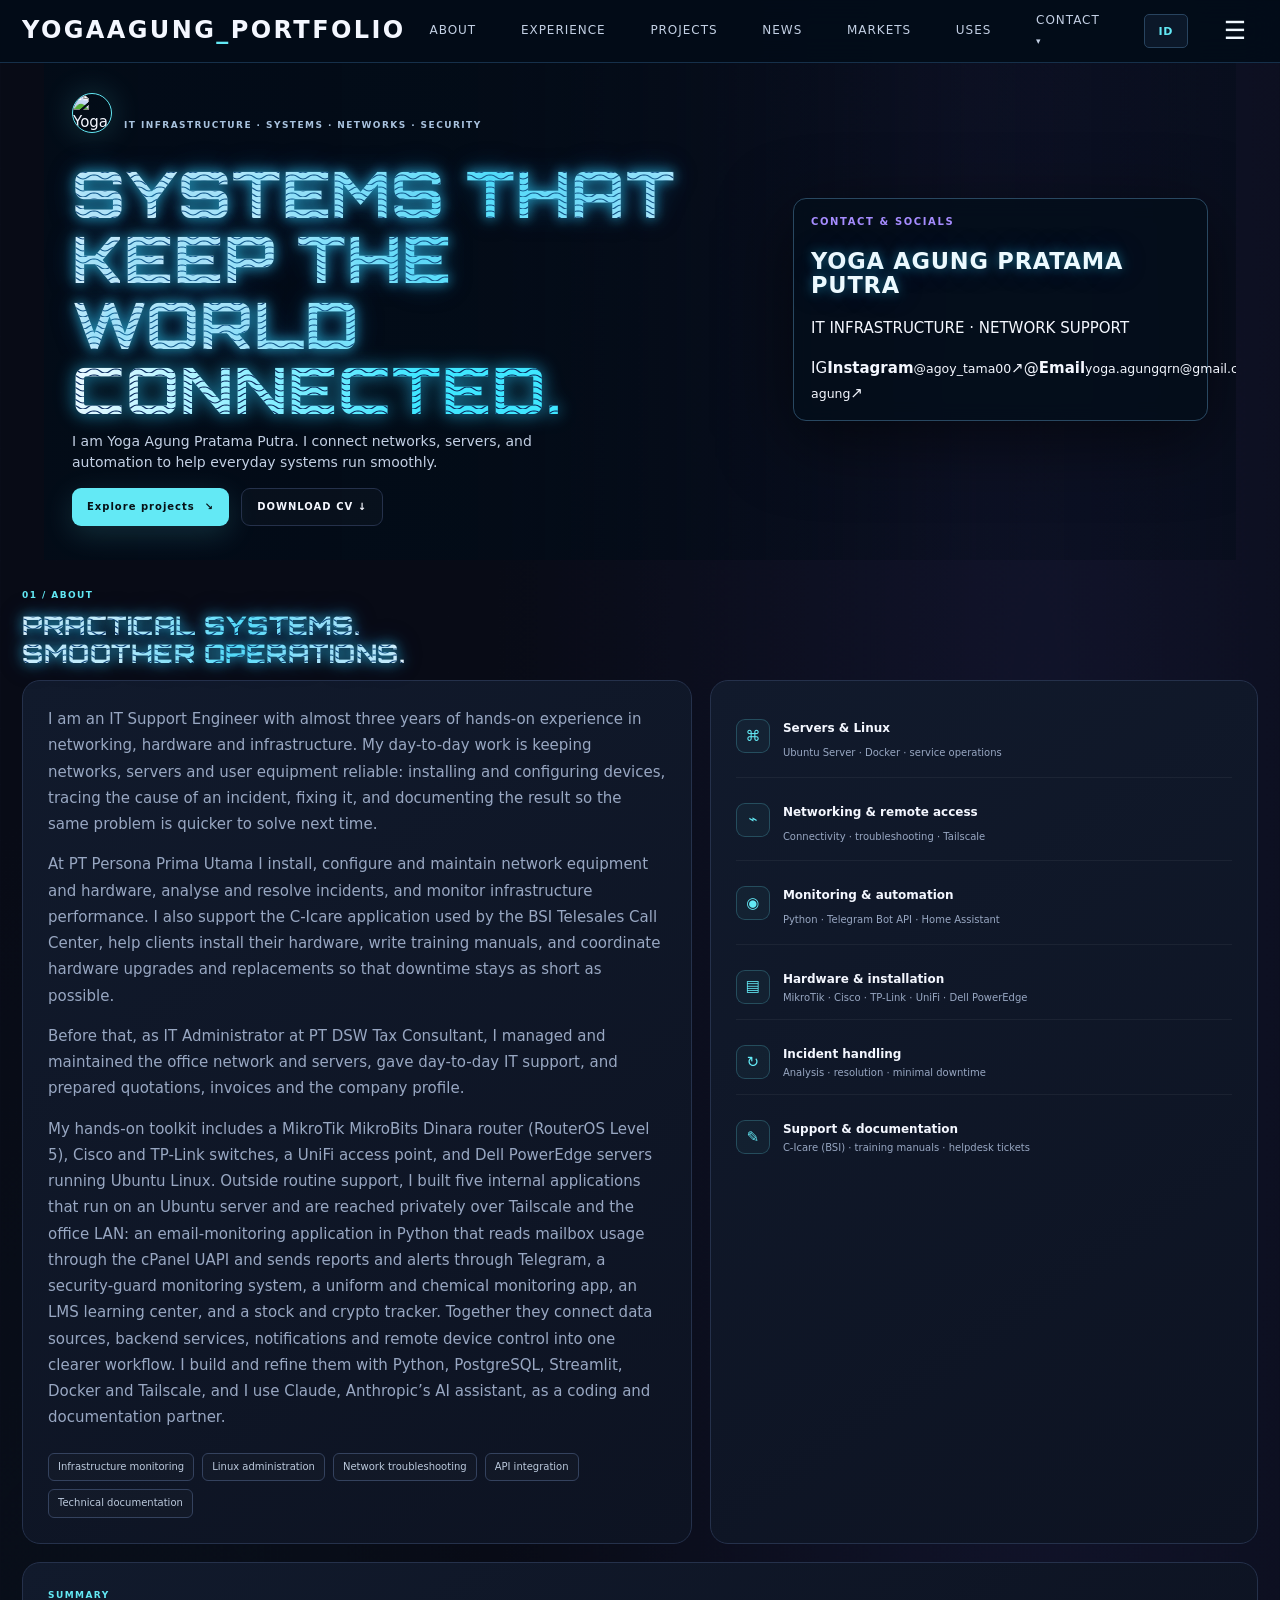
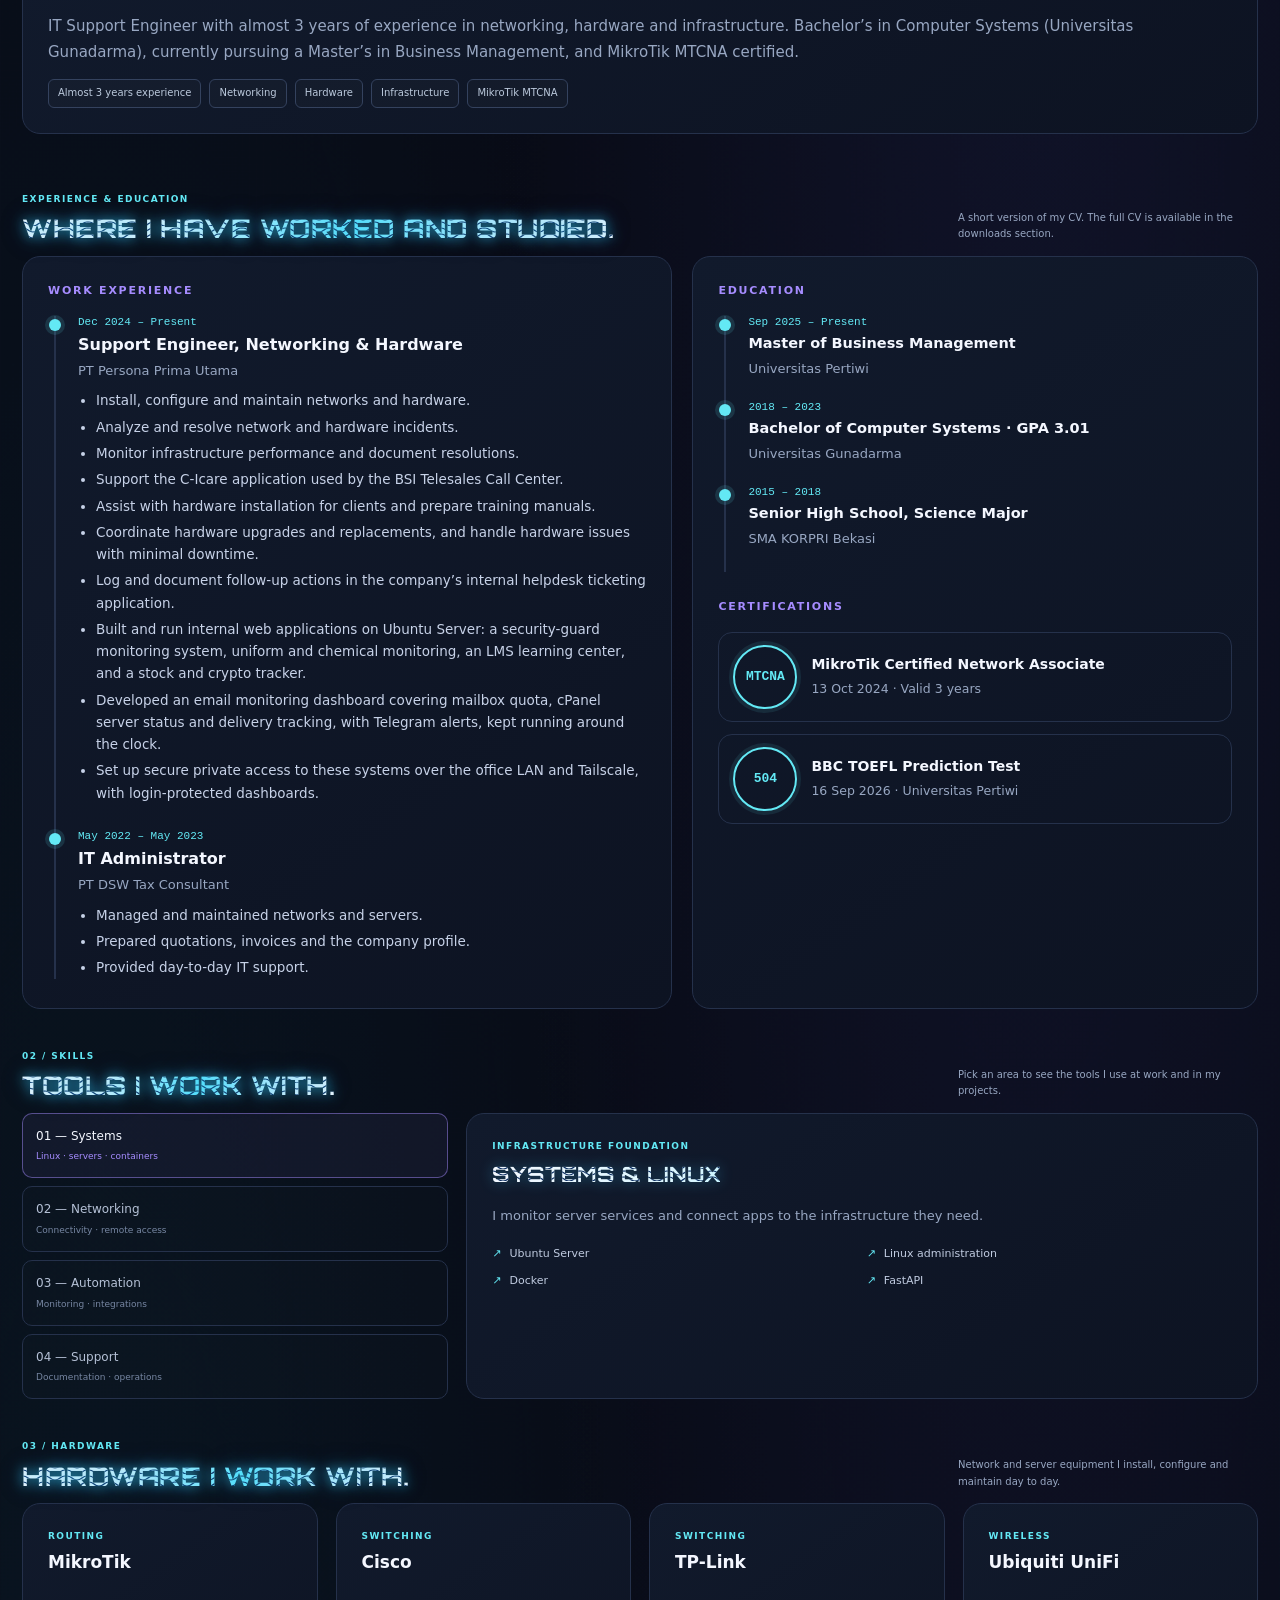
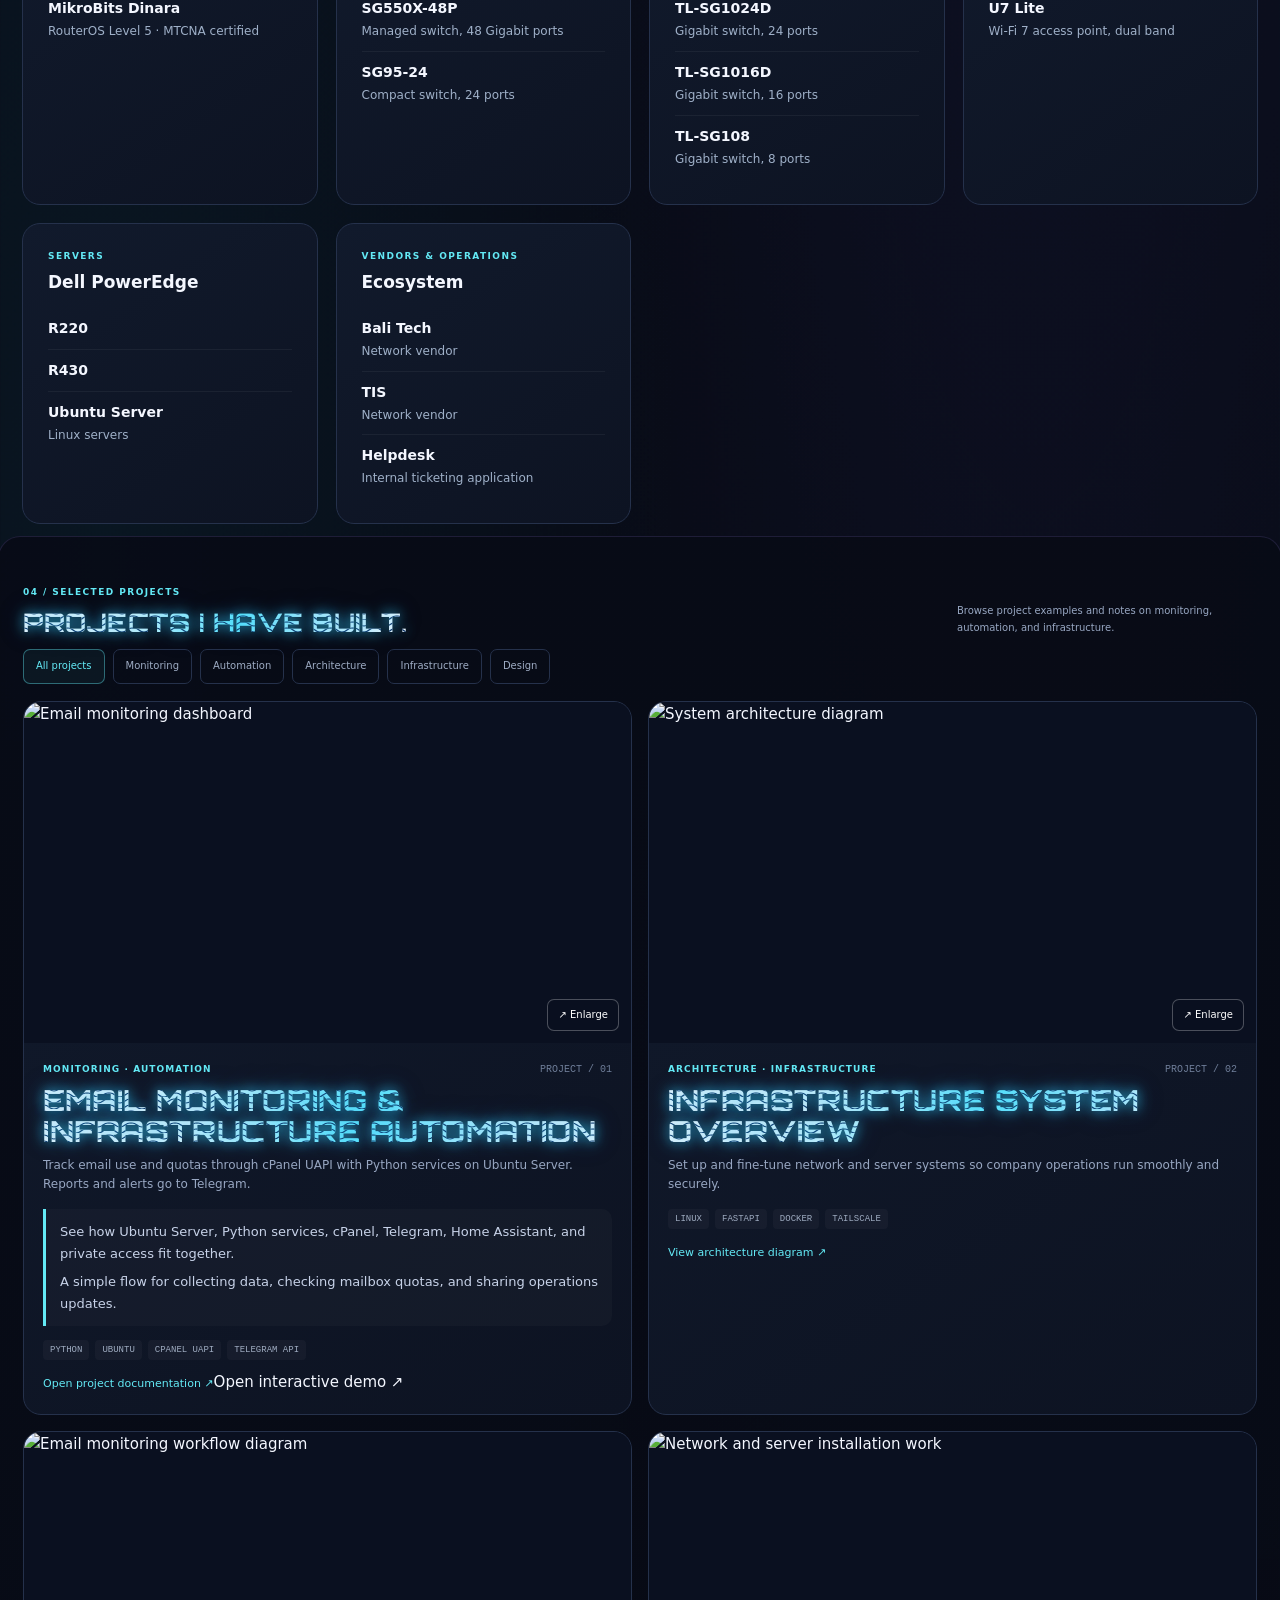
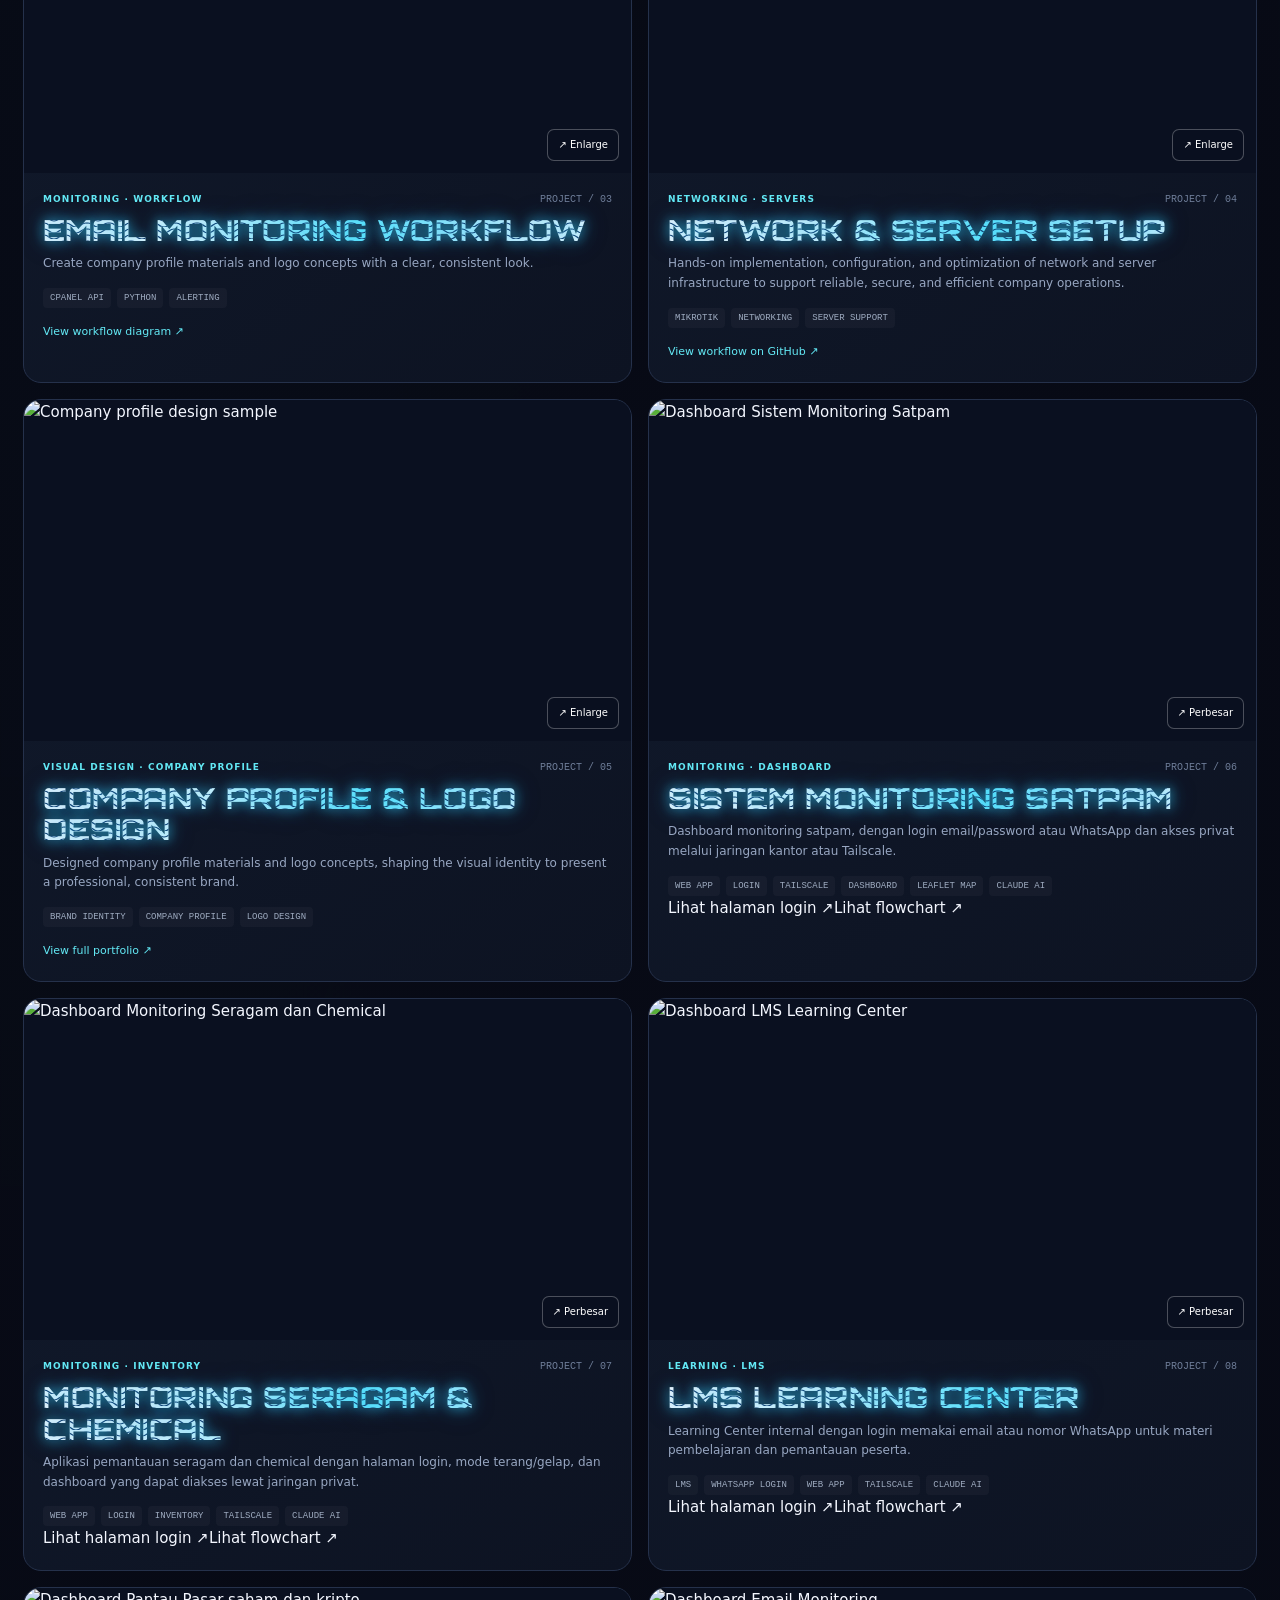
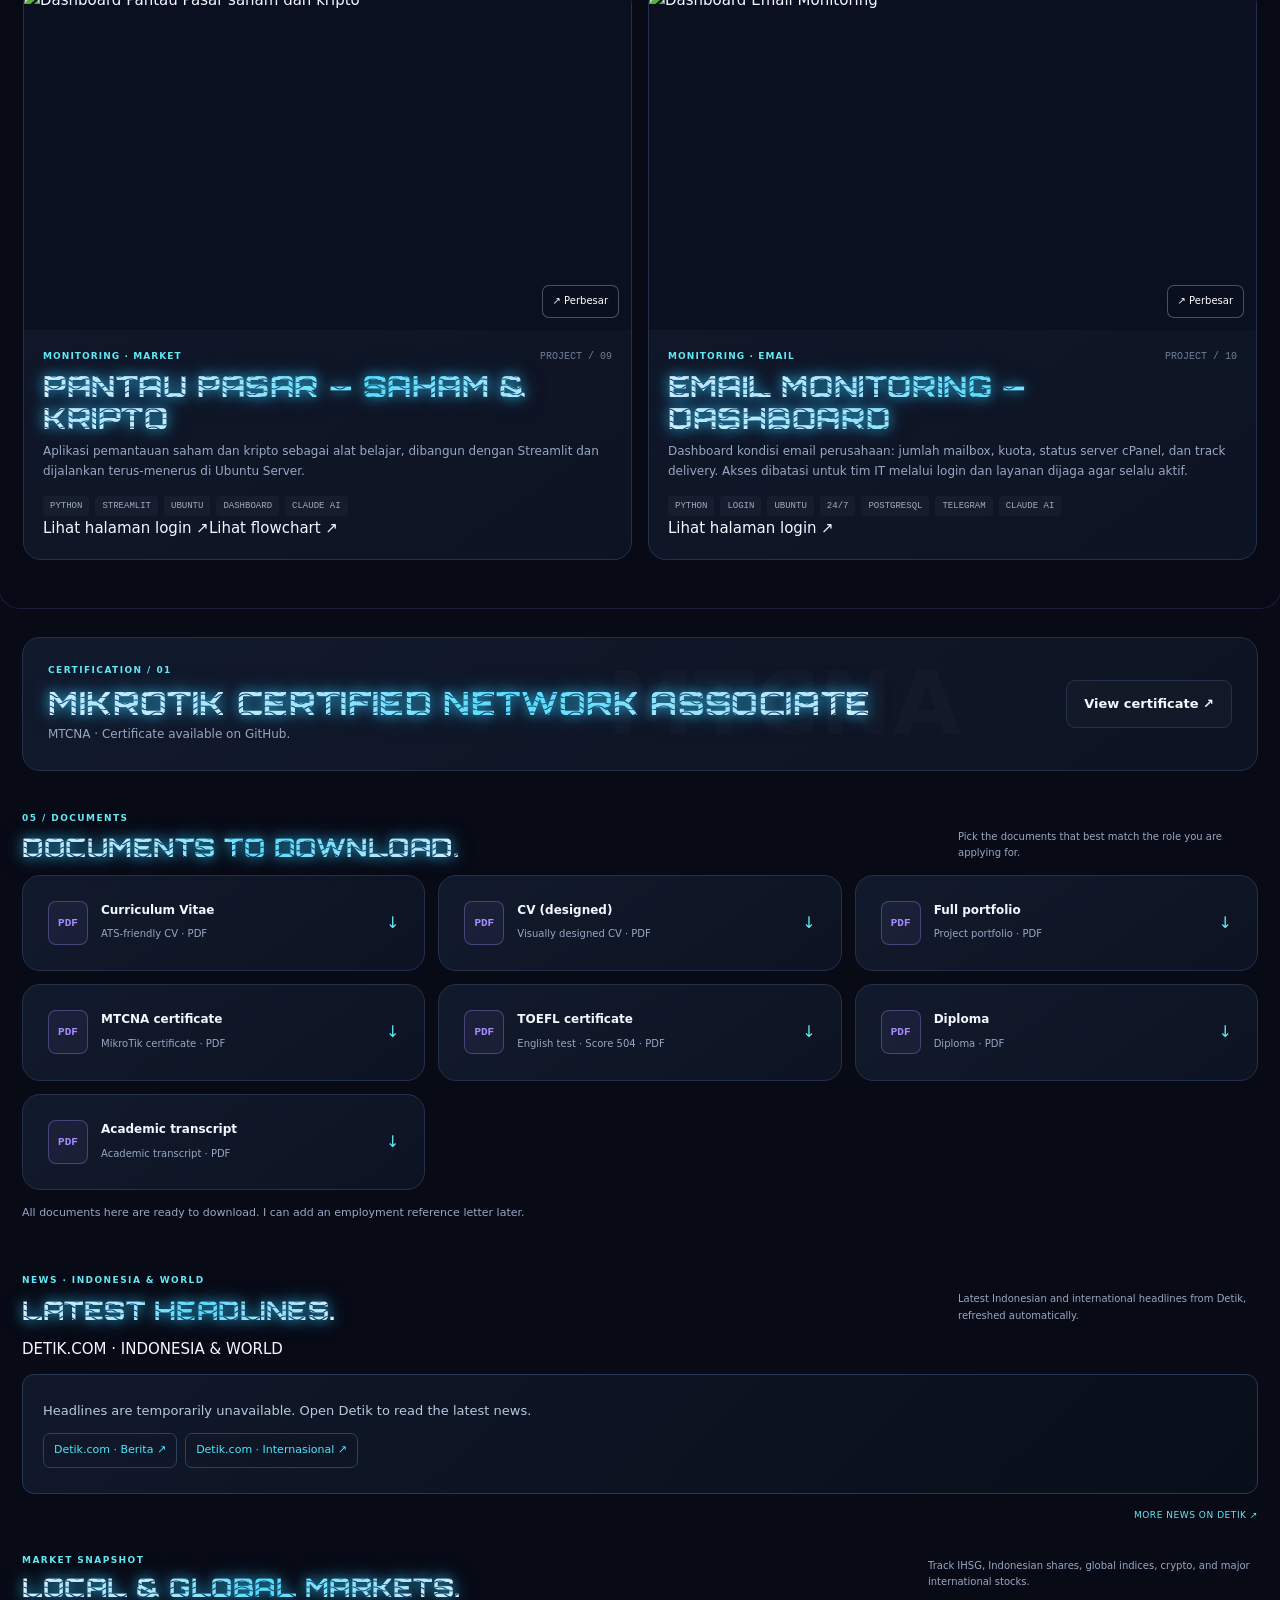
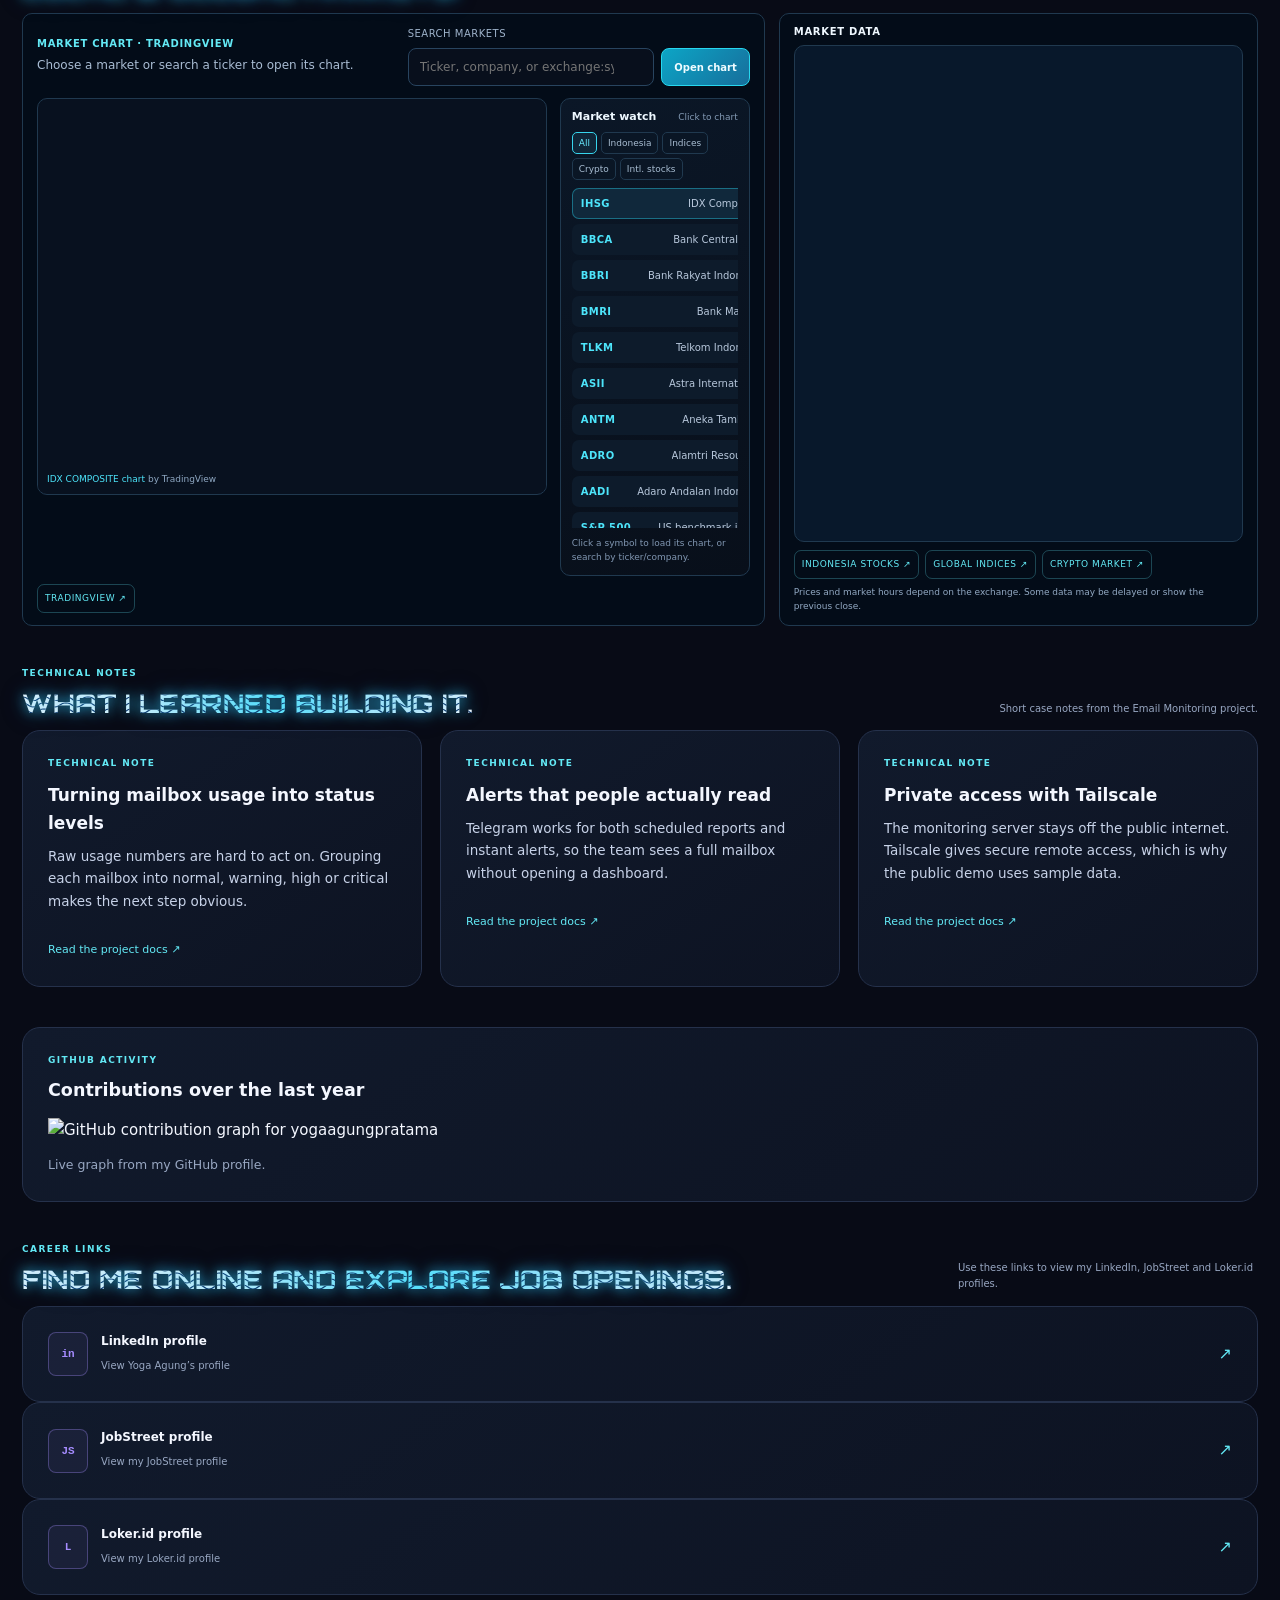
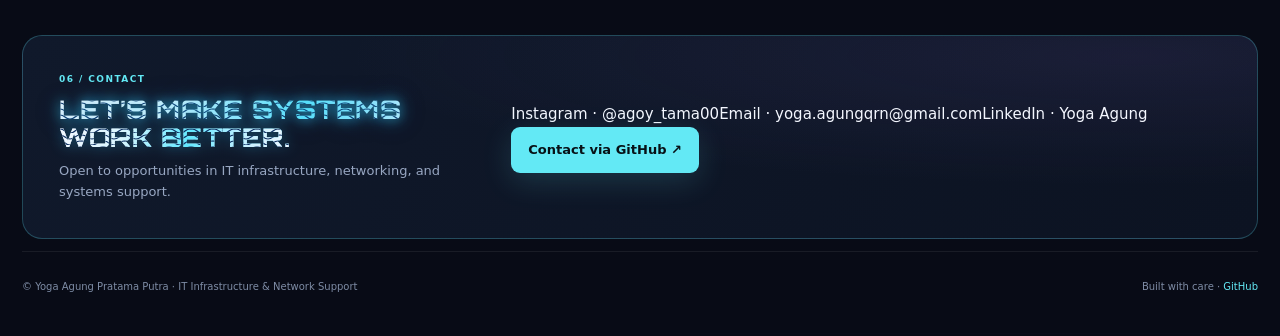
==== index.html @ 37933123 "Add tools and Claude AI to About, cards and flowcharts; remove About subtitle Co-Authored-By: Claude" ====
<!doctype html>
<html lang="en">
<head>
<meta charset="utf-8"><meta name="viewport" content="width=device-width,initial-scale=1"><meta name="theme-color" content="#080b16">
<meta name="description" content="Yoga Agung Pratama Putra — IT Infrastructure & Network Support. Networking, Linux, monitoring, automation.">
<title>Yoga Agung Pratama — Infrastructure, Connected.</title>
<link rel="preconnect" href="https://fonts.googleapis.com"><link rel="preconnect" href="https://fonts.gstatic.com" crossorigin><link href="https://fonts.googleapis.com/css2?family=Orbitron:wght@400..900&display=swap" rel="stylesheet"><style>
:root{--bg:#080b16;--bg2:#0d1222;--panel:#10182a;--panel2:#121d32;--ink:#f4f7ff;--muted:#98a7c2;--line:#25314b;--cyan:#63e9f5;--violet:#a68cff;--lime:#c6fb78;--max:1160px;--radius:18px}*{box-sizing:border-box}html{scroll-behavior:smooth;scroll-padding-top:85px}body{margin:0;background:radial-gradient(ellipse at 81% 9%,#23245355 0,transparent 34rem),radial-gradient(ellipse at 8% 38%,#0c425033 0,transparent 36rem),var(--bg);color:var(--ink);font:15px/1.65 Inter,ui-sans-serif,system-ui,-apple-system,"Segoe UI",sans-serif;overflow-x:hidden}body:before{content:"";position:fixed;inset:0;pointer-events:none;z-index:-1;opacity:.16;background-image:linear-gradient(#8594bc10 1px,transparent 1px),linear-gradient(90deg,#8594bc10 1px,transparent 1px);background-size:56px 56px}a{color:inherit;text-decoration:none}button{font:inherit}.wrap{width:min(var(--max),calc(100% - 44px));margin-inline:auto}.progress{position:fixed;inset:0 auto auto 0;height:3px;width:0;background:linear-gradient(90deg,var(--cyan),var(--violet));z-index:20}.site-head{position:sticky;top:0;z-index:10;border-bottom:1px solid #ffffff12;background:#080b16db;backdrop-filter:blur(18px)}.nav{height:76px;display:flex;justify-content:space-between;align-items:center}.brand{font-weight:900;letter-spacing:.09em;font-size:14px}.brand b{color:var(--cyan)}.navlinks{display:flex;align-items:center;gap:28px;color:#bbc6da;font-size:13px}.navlinks a{transition:color .2s}.navlinks a:hover,.navlinks a.active{color:var(--cyan)}.nav-cta{padding:9px 14px;border:1px solid #63e9f577;border-radius:8px;color:var(--cyan)!important}.menu-toggle{display:none;background:none;border:1px solid var(--line);color:var(--ink);border-radius:9px;padding:8px 11px}.hero{min-height:640px;padding:88px 0 74px;display:grid;grid-template-columns:1.05fr .95fr;gap:45px;align-items:center}.kicker{display:inline-flex;align-items:center;gap:9px;color:var(--cyan);text-transform:uppercase;letter-spacing:.17em;font-size:11px;font-weight:800}.pulse{width:7px;height:7px;background:var(--lime);border-radius:50%;box-shadow:0 0 15px var(--lime);animation:pulse 1.8s infinite}@keyframes pulse{50%{box-shadow:0 0 3px var(--lime);opacity:.6}}h1{font-size:clamp(48px,7vw,82px);line-height:.99;letter-spacing:-.065em;margin:23px 0}.gradient{background:linear-gradient(95deg,var(--cyan),#9cbaff 50%,var(--violet));color:transparent;background-clip:text}.hero-copy{font-size:17px;color:var(--muted);max-width:570px}.actions{display:flex;gap:12px;flex-wrap:wrap;margin-top:29px}.btn{display:inline-flex;align-items:center;gap:10px;padding:12px 17px;border-radius:9px;font-size:13px;font-weight:800;transition:transform .2s,box-shadow .2s,border-color .2s}.btn:hover{transform:translateY(-2px)}.primary{background:var(--cyan);color:#071116;box-shadow:0 8px 30px #63e9f529}.ghost{border:1px solid var(--line);background:#ffffff05}.ghost:hover{border-color:var(--cyan)}.hero-meta{display:flex;gap:23px;margin-top:36px;color:#8796b0;font-size:11px;letter-spacing:.08em;text-transform:uppercase}.hero-meta span:before{content:"✳";color:var(--violet);margin-right:8px}.console{position:relative;padding:15px;border:1px solid #60739544;border-radius:20px;background:linear-gradient(145deg,#121b31ed,#0b1020f2);box-shadow:0 30px 110px #0008,0 0 55px #7564ed19;transform:perspective(1100px) rotateY(-4deg) rotateX(2deg)}.console:before{content:"";position:absolute;inset:-1px;border-radius:inherit;z-index:-1;background:linear-gradient(135deg,#63e9f55c,transparent 33%,#a68cff40);filter:blur(1px)}.console-top{height:35px;display:flex;align-items:center;gap:6px;padding:0 7px;color:#7889a5;font:10px ui-monospace,monospace}.dot{width:7px;height:7px;border-radius:50%;background:#44516a}.console-label{margin-left:auto}.dashboard{border:1px solid #293750;border-radius:12px;overflow:hidden;background:#0a1020}.dashhead{display:flex;justify-content:space-between;padding:17px 18px;border-bottom:1px solid #1d2a42;color:#97a8c5;font-size:11px}.live{color:var(--lime)}.dashbody{padding:19px}.dash-title{font-size:16px;font-weight:750}.dash-sub{color:#7d8da8;font-size:10px;margin-top:2px}.metric-row{display:grid;grid-template-columns:repeat(3,1fr);gap:9px;margin:17px 0}.metric{padding:12px;border-radius:9px;background:#111b2e;border:1px solid #24314a}.metric small{display:block;color:#8c9bb5;font-size:9px}.metric strong{font:700 19px ui-monospace,monospace}.metric em{display:block;color:var(--lime);font-style:normal;font-size:9px}.chart{height:145px;position:relative;border-radius:10px;background:linear-gradient(180deg,#121b2b,#0b1221);overflow:hidden;padding:13px}.chart svg{position:absolute;inset:8px;width:calc(100% - 16px);height:calc(100% - 16px)}.chart-cap{position:relative;z-index:1;color:#95a5c0;font-size:9px}.dash-foot{display:flex;justify-content:space-between;color:#71819b;font:9px ui-monospace,monospace;margin-top:13px}.float-chip{position:absolute;right:-25px;bottom:28px;padding:11px 14px;border:1px solid #63e9f555;background:#101c2ceF;border-radius:12px;color:#d4e3f9;font-size:10px;box-shadow:0 10px 50px #0007}.float-chip b{color:var(--lime)}.ticker{overflow:hidden;border-block:1px solid #ffffff12;background:#ffffff03}.ticker-track{display:flex;gap:31px;width:max-content;padding:15px 0;animation:marquee 32s linear infinite;color:#8796b1;text-transform:uppercase;letter-spacing:.13em;font-size:10px}.ticker-track span:after{content:"✳";color:var(--cyan);margin-left:31px}@keyframes marquee{to{transform:translateX(-50%)}}.section{padding:94px 0}.section-head{display:flex;align-items:end;justify-content:space-between;gap:25px;margin-bottom:28px}.eyebrow{color:var(--violet);text-transform:uppercase;letter-spacing:.16em;font-size:10px;font-weight:850}.section h2{font-size:clamp(30px,4vw,46px);line-height:1.08;letter-spacing:-.05em;margin:8px 0 0}.section-head p{max-width:430px;margin:0;color:var(--muted);font-size:13px}.about-grid{display:grid;grid-template-columns:1.1fr .9fr;gap:18px}.panel{border:1px solid var(--line);background:linear-gradient(145deg,#111a2c,#0d1322);border-radius:var(--radius);padding:25px}.about-copy{color:var(--muted);font-size:15px}.about-copy strong{color:var(--ink)}.about-tags{display:flex;gap:8px;flex-wrap:wrap;margin-top:20px}.tag{border:1px solid #34425e;background:#ffffff04;border-radius:6px;padding:5px 9px;color:#bbc9dc;font-size:10px}.signal-list{display:grid;gap:12px}.signal{display:flex;gap:13px;align-items:start;padding:13px 0;border-bottom:1px solid #ffffff0d}.signal:last-child{border:0}.signal-icon{width:34px;height:34px;display:grid;place-items:center;flex:none;border:1px solid #63e9f538;border-radius:9px;color:var(--cyan);background:#63e9f30a}.signal b{display:block;font-size:12px}.signal small{color:var(--muted);font-size:10px}.filters{display:flex;gap:8px;flex-wrap:wrap}.filter{cursor:pointer;background:transparent;border:1px solid var(--line);color:#9eacc4;border-radius:7px;padding:8px 12px;font-size:10px}.filter.active,.filter:hover{border-color:#63e9f566;background:#63e9f30e;color:var(--cyan)}.projects{display:grid;grid-template-columns:repeat(2,1fr);gap:16px}.project-card{overflow:hidden;padding:0;transition:transform .25s,border-color .25s}.project-card:hover{transform:translateY(-4px);border-color:#69749c}.project-card[hidden]{display:none}.project-image{position:relative;aspect-ratio:16/9;background:#0a1020;overflow:hidden}.project-image img{width:100%;height:100%;display:block;object-fit:cover;transition:transform .5s;cursor:zoom-in}.project-card:hover .project-image img{transform:scale(1.035)}.image-open{position:absolute;bottom:12px;right:12px;border:1px solid #ffffff44;background:#0a1020d9;color:white;border-radius:7px;padding:7px 10px;font-size:10px;cursor:pointer}.project-body{padding:19px}.project-top{display:flex;justify-content:space-between;gap:10px;align-items:center}.project-type{color:var(--cyan);font-size:9px;letter-spacing:.12em;text-transform:uppercase;font-weight:800}.project-index{color:#6f7e99;font:10px ui-monospace,monospace}.project-body h3{font-size:18px;letter-spacing:-.02em;margin:8px 0}.project-body p{color:var(--muted);font-size:12px;margin:0}.stack{display:flex;gap:6px;flex-wrap:wrap;margin-top:14px}.stack span{font:9px ui-monospace,monospace;color:#9facc1;background:#ffffff08;padding:5px 7px;border-radius:4px}.project-link{display:inline-block;margin-top:15px;color:var(--cyan);font-size:11px}.tech-layout{display:grid;grid-template-columns:.7fr 1.3fr;gap:18px}.tech-tabs{display:grid;gap:8px;align-content:start}.tech-tab{cursor:pointer;text-align:left;border:1px solid var(--line);border-radius:10px;background:#ffffff03;padding:13px;color:#b5c1d6;font-size:12px}.tech-tab span{display:block;color:#7787a3;font-size:9px;margin-top:3px}.tech-tab.active{border-color:#a68cff77;background:#a68cff10;color:var(--ink)}.tech-tab.active span{color:var(--violet)}.tech-content{min-height:245px}.tech-panel{display:none}.tech-panel.active{display:block;animation:fade .3s ease}.tech-panel h3{font-size:21px;margin:4px 0 8px}.tech-panel p{color:var(--muted);font-size:13px}.tech-panel ul{display:grid;grid-template-columns:1fr 1fr;gap:9px;list-style:none;padding:0;margin:18px 0 0}.tech-panel li{font-size:11px;color:#c0cbe0}.tech-panel li:before{content:"↗";color:var(--cyan);margin-right:8px}@keyframes fade{from{opacity:0;transform:translateY(6px)}to{opacity:1;transform:none}}.cert{display:flex;justify-content:space-between;align-items:center;gap:24px;position:relative;overflow:hidden}.cert:after{content:"MTCNA";position:absolute;right:24%;font-size:88px;font-weight:900;color:#ffffff05;pointer-events:none}.cert h3{margin:8px 0 4px;font-size:20px}.cert p{margin:0;color:var(--muted);font-size:12px}.contact{display:flex;justify-content:space-between;align-items:center;gap:24px;padding:36px;border:1px solid #5de1ed42;background:radial-gradient(ellipse at 90% 10%,#55488830,transparent 50%),linear-gradient(125deg,#10192b,#0c1322);border-radius:20px}.contact h2{font-size:clamp(26px,4vw,42px);letter-spacing:-.04em;margin:8px 0}.contact p{margin:0;color:var(--muted);font-size:13px}.footer{padding:27px 0 38px;border-top:1px solid #ffffff12;color:#7e8ca5;font-size:10px}.footer-row{display:flex;justify-content:space-between;gap:18px}.footer a{color:var(--cyan)}.reveal{opacity:0;transform:translateY(20px);transition:opacity .65s ease,transform .65s ease}.reveal.visible{opacity:1;transform:none}dialog{width:min(1000px,92vw);max-height:88vh;padding:10px;background:#090e1b;border:1px solid #52617e;border-radius:14px;color:var(--ink)}dialog::backdrop{background:#03050bcf;backdrop-filter:blur(5px)}dialog img{width:100%;max-height:75vh;object-fit:contain;display:block;border-radius:8px}dialog form{display:flex;justify-content:space-between;align-items:center;padding:10px 2px 0;color:var(--muted);font-size:11px}dialog button{border:1px solid var(--line);background:#121b2c;color:var(--ink);border-radius:7px;padding:7px 11px;cursor:pointer}
@media(max-width:850px){.hero{grid-template-columns:1fr;padding-top:68px;gap:40px}.console{max-width:650px}.float-chip{right:-8px}.about-grid{grid-template-columns:1fr}.tech-layout{grid-template-columns:1fr}.tech-tabs{grid-template-columns:repeat(2,1fr)}}
@media(max-width:600px){.wrap{width:calc(100% - 30px)}.nav{height:66px}.menu-toggle{display:block}.navlinks{display:none;position:absolute;top:65px;left:0;right:0;padding:15px 20px 20px;background:#080b16f5;border-bottom:1px solid var(--line);flex-direction:column;align-items:stretch;gap:0}.navlinks.open{display:flex}.navlinks a{padding:11px 5px}.nav-cta{text-align:center}.hero{min-height:0;padding:63px 0 52px}h1{font-size:52px}.hero-copy{font-size:15px}.hero-meta{gap:12px;font-size:9px}.console{padding:10px;transform:none}.dashbody{padding:13px}.metric{padding:9px}.metric strong{font-size:16px}.chart{height:120px}.float-chip{bottom:17px;font-size:9px}.section{padding:69px 0}.section-head{align-items:start;flex-direction:column}.section-head p{font-size:12px}.projects{grid-template-columns:1fr}.project-image{aspect-ratio:16/10}.tech-tabs{grid-template-columns:1fr 1fr}.tech-content{min-height:280px;padding:19px}.tech-panel ul{grid-template-columns:1fr}.cert,.contact{align-items:flex-start;flex-direction:column;padding:24px}.cert:after{right:4%;top:45%;font-size:48px}.footer-row{flex-direction:column;gap:5px}}
@media(prefers-reduced-motion:reduce){*,*:before,*:after{scroll-behavior:auto!important;animation-duration:.01ms!important;transition-duration:.01ms!important}.reveal{opacity:1;transform:none}}
/* Custom visual backgrounds from the supplied references */
.hero{position:relative;background:linear-gradient(90deg,rgba(8,11,22,.97) 0%,rgba(8,11,22,.88) 44%,rgba(8,11,22,.58) 100%),url("/yogaagungpratama/assets/network-background.png") center right/cover no-repeat;border:1px solid #63e9f522;border-radius:22px;padding-left:clamp(22px,4vw,46px);padding-right:clamp(22px,4vw,46px);margin:28px auto 62px;overflow:hidden}
.section#proyek{position:relative;isolation:isolate;background:linear-gradient(180deg,rgba(8,11,22,.91),rgba(8,11,22,.94)),url("/yogaagungpratama/assets/server-city-background.png") center 46%/cover no-repeat;border:1px solid #a68cff25;border-radius:22px;padding:48px 24px;margin-left:-24px;margin-right:-24px;width:calc(100% + 48px)}
@media(max-width:600px){.hero{padding-left:18px;padding-right:18px;margin-top:16px}.section#proyek{padding:30px 15px;margin-left:-8px;margin-right:-8px;width:calc(100% + 16px)}}
.downloads-grid{display:grid;grid-template-columns:repeat(3,1fr);gap:13px}.download-card{display:flex;gap:13px;align-items:center;min-height:90px;transition:transform .2s,border-color .2s}.download-card:hover{transform:translateY(-3px);border-color:#63e9f577}.download-icon{width:40px;height:44px;display:grid;place-items:center;flex:none;border:1px solid #a68cff55;border-radius:8px;background:#a68cff10;color:var(--violet);font:800 11px ui-monospace,monospace}.download-info{min-width:0;flex:1}.download-info b{display:block;font-size:12px}.download-info small{color:var(--muted);font-size:10px}.download-arrow{color:var(--cyan);font-size:16px}.download-note{color:var(--muted);font-size:11px;margin-top:14px}
@media(max-width:750px){.downloads-grid{grid-template-columns:1fr 1fr}}@media(max-width:520px){.downloads-grid{grid-template-columns:1fr}}
.language-toggle{cursor:pointer;border:1px solid #a68cff66;border-radius:7px;background:#a68cff0d;color:var(--violet);padding:8px 10px;font-size:10px;font-weight:850;letter-spacing:.08em}.language-toggle:hover{background:#a68cff1b;border-color:var(--violet)}

.profile-photo{display:block;width:92px;height:92px;object-fit:cover;object-position:center 22%;border:2px solid #63e9f5;border-radius:50%;box-shadow:0 0 32px #63e9f533;margin:0 0 20px}.timeline-grid{display:grid;grid-template-columns:1fr 1fr;gap:16px;margin-top:18px}.timeline-grid h3{font-size:20px;margin:7px 0 16px}.timeline-item{padding:13px 0;border-top:1px solid #ffffff12}.timeline-item b{display:block;font-size:12px}.timeline-item small{display:block;color:var(--cyan);font-size:10px;margin-top:4px}.timeline-item p{color:var(--muted);font-size:11px;margin:8px 0 0}@media(max-width:600px){.timeline-grid{grid-template-columns:1fr}.profile-photo{width:78px;height:78px}}

/* Full-screen navigation overlay inspired by the reference site's popup menu. */
.navlinks{position:fixed;inset:0;z-index:15;display:flex;flex-direction:column;align-items:flex-start;justify-content:center;gap:clamp(10px,2vh,20px);padding:100px max(28px,calc((100vw - var(--max))/2));background:rgba(7,10,19,.965);backdrop-filter:blur(22px);opacity:0;visibility:hidden;pointer-events:none;transform:translateY(-12px);transition:opacity .35s ease,transform .35s ease,visibility .35s ease;color:var(--ink);font-size:clamp(24px,4vw,46px);line-height:1.12;letter-spacing:.045em;text-transform:uppercase}.navlinks.open{opacity:1;visibility:visible;pointer-events:auto;transform:translateY(0)}.navlinks a{width:fit-content;padding:5px 0;color:#c7d2e6;transition:color .18s,transform .18s}.navlinks a:hover,.navlinks a.active{color:var(--cyan);transform:translateX(8px)}.navlinks .nav-cta{margin-top:20px;padding:12px 16px;border-radius:10px;border-color:#63e9f577;font-size:14px;letter-spacing:.09em;color:var(--cyan)!important}.menu-toggle{display:grid;place-items:center;position:relative;z-index:20;width:46px;height:46px;padding:0;border:1px solid #63e9f555;background:#10182ac9;color:var(--cyan);border-radius:12px;cursor:pointer;font-size:24px;transition:background .2s,transform .2s}.menu-toggle:hover{background:#63e9f51c;transform:translateY(-1px)}.site-head.menu-active{background:transparent;border-color:transparent;backdrop-filter:none}body.menu-open{overflow:hidden}@media(prefers-reduced-motion:reduce){.navlinks,.navlinks a,.menu-toggle{transition:none}}@media(max-width:600px){.navlinks{gap:clamp(8px,1.8vh,15px);padding:90px 24px 35px}.navlinks a{font-size:clamp(21px,6vw,32px)}.navlinks .nav-cta{font-size:13px}}
.nav{justify-content:flex-start;gap:10px}.brand{margin-right:auto}.language-toggle{position:relative;z-index:20;margin:0 0 0 10px}.menu-toggle{flex:0 0 46px}/* Futuristic cyan and white headings with a subtle navy wave texture. */
.hero h1,.section h2,.project-body h3,.tech-panel h3,.cert h3,.timeline-grid h3,.contact h2{
  font-family:'Orbitron','Arial Narrow',sans-serif;
  font-weight:700;
  letter-spacing:.012em;
  background-image:url("data:image/svg+xml,%3Csvg xmlns='http://www.w3.org/2000/svg' width='22' height='12' viewBox='0 0 22 12'%3E%3Cpath d='M-4 4 Q1 0 6 4 T16 4 T26 4 M-4 10 Q1 6 6 10 T16 10 T26 10' fill='none' stroke='%230B2D60' stroke-width='1.15'/%3E%3C/svg%3E"),linear-gradient(105deg,#f3f8ff 0%,#d8f6ff 28%,#62e8ff 56%,#bfefff 78%,#f3f8ff 100%);
  background-size:22px 12px,100% 100%;
  background-repeat:repeat,no-repeat;
  color:transparent;
  -webkit-background-clip:text;
  background-clip:text;
  -webkit-text-fill-color:transparent;
  filter:drop-shadow(0 0 7px #2fc9ff66);
}
.hero h1 .gradient,.contact h2 .gradient{
  background-image:url("data:image/svg+xml,%3Csvg xmlns='http://www.w3.org/2000/svg' width='22' height='12' viewBox='0 0 22 12'%3E%3Cpath d='M-4 4 Q1 0 6 4 T16 4 T26 4 M-4 10 Q1 6 6 10 T16 10 T26 10' fill='none' stroke='%230B2D60' stroke-width='1.15'/%3E%3C/svg%3E"),linear-gradient(105deg,#f3f8ff 0%,#d8f6ff 28%,#62e8ff 56%,#bfefff 78%,#f3f8ff 100%);
  background-size:22px 12px,100% 100%;
  background-repeat:repeat,no-repeat;
  background-clip:text;
  -webkit-background-clip:text;
  -webkit-text-fill-color:transparent;
  color:transparent;
  filter:none;
}
@media(max-width:600px){
  .hero h1,.section h2,.project-body h3,.tech-panel h3,.cert h3,.timeline-grid h3,.contact h2{letter-spacing:0}
}@font-face{font-family:OriginTech;src:url('/yogaagungpratama/assets/fonts/OriginTech.otf') format('opentype');font-display:swap}
:root{--max:1500px}
.site-head{position:sticky;top:0;z-index:30;background:rgba(3,12,24,.94);border-bottom:1px solid #16304a;backdrop-filter:blur(18px)}
.nav{height:62px;gap:24px}.brand{font-size:24px;white-space:nowrap;color:#f4f7ff;letter-spacing:.1em}.brand b{color:var(--cyan)}
.nav-inline{display:flex;align-items:center;justify-content:center;gap:clamp(16px,3.5vw,54px);margin-left:auto;color:#c3d0e4;font-size:12px;letter-spacing:.08em;text-transform:uppercase}.nav-inline a:hover{color:var(--cyan)}
.language-toggle{order:2;margin-left:20px;width:48px;height:34px;border:1px solid #28445f;border-radius:5px;background:#0b1829;color:var(--cyan);font-size:11px;cursor:pointer}.menu-toggle{display:grid;place-items:center;order:3;position:relative;z-index:31;width:42px;height:42px;padding:0;border:0;background:transparent;color:#eff8ff;border-radius:5px;cursor:pointer;font-size:25px}
.navlinks{position:fixed;inset:62px 0 0;z-index:29;display:flex;flex-direction:column;align-items:flex-start;justify-content:center;gap:8px;padding:50px max(26px,calc((100vw - 1150px)/2));background:rgba(3,10,20,.98);backdrop-filter:blur(22px);opacity:0;visibility:hidden;pointer-events:none;transform:translateY(-8px);transition:opacity .25s ease,transform .25s ease,visibility .25s ease;overflow-y:auto;overscroll-behavior:contain;-webkit-overflow-scrolling:touch}.navlinks.open{opacity:1;visibility:visible;pointer-events:auto;transform:translateY(0)}.navlinks a{width:fit-content;padding:5px 0;font-size:clamp(18px,2.2vw,26px);line-height:1.15;letter-spacing:.06em;text-transform:uppercase;color:#cad6e9}.navlinks .nav-cta{font-size:14px}
body.menu-open{overflow:hidden}
.hero{width:min(var(--max),calc(100% - 44px));min-height:360px;margin:0 auto 0;padding:30px 28px 34px;display:grid;grid-template-columns:minmax(0,1.35fr) minmax(410px,.82fr);gap:38px;align-items:center;border:0;border-radius:0;border-bottom:1px solid #18314a;background:linear-gradient(90deg,rgba(3,12,24,.98) 0%,rgba(3,12,24,.87) 40%,rgba(3,12,24,.25) 78%,rgba(3,12,24,.44) 100%),url('/yogaagungpratama/assets/globe-network-background.png') center 52%/cover no-repeat;overflow:hidden}
.hero-content{max-width:900px}.hero-kicker{display:flex;align-items:center;gap:12px;margin-bottom:8px}.profile-photo{width:40px;height:40px;object-fit:cover;border:1px solid var(--cyan);border-radius:50%}.hero .kicker{font-size:9px;letter-spacing:.16em;color:#a8c2de}.hero .pulse{width:5px;height:5px}.hero h1{margin:8px 0 9px;font-family:OriginTech,Orbitron,sans-serif;font-size:clamp(38px,5vw,64px);line-height:1.02;letter-spacing:.015em;text-transform:uppercase}.hero h1 .gradient{background-image:url("data:image/svg+xml,%3Csvg xmlns='http://www.w3.org/2000/svg' width='22' height='12' viewBox='0 0 22 12'%3E%3Cpath d='M-4 4 Q1 0 6 4 T16 4 T26 4 M-4 10 Q1 6 6 10 T16 10 T26 10' fill='none' stroke='%230B2D60' stroke-width='1.15'/%3E%3C/svg%3E"),linear-gradient(100deg,#ecf9ff,#3fe6ff 70%);background-size:22px 12px,100% 100%;background-repeat:repeat,no-repeat;-webkit-background-clip:text;background-clip:text;color:transparent;-webkit-text-fill-color:transparent;filter:drop-shadow(0 0 10px #22cfff55)}.hero-copy{max-width:500px;margin:8px 0 13px;color:#c3d0e4;font-size:14px;line-height:1.5}.hero .actions{margin-top:15px}.hero .btn{min-height:38px;padding:9px 15px;font-size:10px;letter-spacing:.1em}.hero-meta{display:none}
.hero .console{width:100%;max-width:550px;justify-self:end;padding:15px 17px;border:1px solid #294861;border-radius:13px;background:rgba(4,14,27,.88);box-shadow:0 18px 70px #0008;transform:none;backdrop-filter:blur(10px)}.hero .console:before,.console-top,.dashboard{display:none}.status-head{display:flex;justify-content:space-between;align-items:center;gap:10px;padding-bottom:10px;border-bottom:1px solid #22384e;font-size:11px}.status-head .live{display:flex;align-items:center;gap:7px;font-size:9px;white-space:nowrap;color:#39ef9d}.status-head .live i,.status-dot{width:7px;height:7px;border-radius:50%;background:#38e99a;box-shadow:0 0 10px #38e99a}.status-list{display:grid}.status-row{min-height:61px;display:grid;grid-template-columns:31px minmax(120px,1fr) 9px 90px 58px;align-items:center;gap:10px;border-bottom:1px solid #1c3045}.status-row:last-child{border-bottom:0}.status-icon{color:#24baff;font-size:22px;text-align:center}.status-row b,.status-row small{display:block}.status-row b{font-size:10px;font-weight:650}.status-row small{margin-top:2px;color:#9aaec8;font-size:9px}.status-row svg{width:100%;height:27px;fill:none;stroke:#20d5f1;stroke-width:1.5}.status-measure{display:grid;grid-template-columns:1fr auto;column-gap:4px;align-items:center}.status-measure small{margin:0;font-size:8px}.status-measure b{font-size:9px;font-weight:500}
.ticker{display:none}
.section{padding:28px 0 12px}.section-head{margin-bottom:13px}.section .eyebrow{color:var(--cyan);font-size:9px}.section h2,.market-home-title h2{font-family:OriginTech,Orbitron,sans-serif;font-size:clamp(21px,2vw,29px);line-height:1.1;letter-spacing:.02em;text-transform:uppercase;color:#eaf5ff}.section-head p{max-width:300px;font-size:10px}.news-grid{grid-template-columns:repeat(3,minmax(0,1fr));gap:14px;margin:12px 0 2px}.news-card{border-radius:10px;background:rgba(5,15,28,.9)}.news-card img{aspect-ratio:16/8.4}.news-card-body{padding:10px 12px}.news-card-title{font-size:12px;line-height:1.35}.news-card-meta{margin-top:6px;font-size:9px}.news-footer{margin:7px 0 22px;text-align:right}.news-footer a,.market-links a{font-size:9px;letter-spacing:.06em;text-transform:uppercase}.market-home{padding:0;border:0;border-radius:0;background:transparent}.market-home-title{margin:0 0 12px}.market-home-title h2{font-size:clamp(21px,2vw,29px);margin-top:5px}.market-home-title p{font-size:10px}.market-home-grid{grid-template-columns:minmax(0,1.55fr) minmax(280px,1fr);gap:16px}.market-home-grid .market-panel{padding:12px 14px;border:1px solid #20394f;border-radius:10px;background:rgba(4,13,25,.9)}.market-home-grid .market-panel h3{margin:0 0 8px;font-size:10px}.market-home-grid .market-panel:first-child .tradingview-widget-container{height:238px!important}.market-links{gap:6px;margin-top:8px}.market-links a{padding:6px 7px}.market-note{font-size:9px;margin:7px 0 0}
.section h2,.project-body h3,.tech-panel h3,.cert h3,.timeline-grid h3,.contact h2{font-family:OriginTech,Orbitron,sans-serif;text-transform:uppercase;letter-spacing:.02em}
@media(max-width:900px){.nav-inline{gap:14px;font-size:10px}.hero{grid-template-columns:1fr minmax(330px,.85fr);gap:18px;padding:24px 20px}.hero h1{font-size:clamp(32px,5vw,48px)}.market-home-grid{grid-template-columns:1.2fr .8fr}.status-row{grid-template-columns:25px minmax(100px,1fr) 8px 60px 50px;gap:7px}}
@media(max-width:700px){.wrap,.hero{width:calc(100% - 28px)}.nav{height:58px;gap:8px}.brand{font-size:18px}.nav-inline{display:none}.language-toggle{margin-left:auto;width:42px;height:30px}.menu-toggle{width:38px;height:38px}.navlinks{inset:58px 0 0;padding:45px 26px}.hero{min-height:0;grid-template-columns:1fr;padding:25px 18px 20px;background-position:60% center}.hero-content{position:relative;z-index:1}.hero .console{max-width:none;padding:11px 12px}.hero h1{font-size:clamp(34px,8.7vw,50px)}.hero-copy{font-size:12px;max-width:400px}.hero-kicker{gap:9px}.hero .kicker{font-size:8px;letter-spacing:.08em}.profile-photo{width:34px;height:34px}.status-head{font-size:10px}.status-row{grid-template-columns:25px minmax(100px,1fr) 8px 65px 53px;min-height:51px;gap:6px}.status-row svg{height:20px}.status-row b{font-size:9px}.status-row small,.status-measure small{font-size:7px}.status-measure b{font-size:8px}.section{padding:22px 0 7px}.section-head p{display:none}.news-grid{grid-template-columns:1fr;gap:9px}.news-card{display:grid;grid-template-columns:38% 1fr;min-height:88px}.news-card img{height:100%;aspect-ratio:auto;min-height:88px}.news-card-body{align-self:center;padding:8px}.news-card-title{font-size:11px}.market-home-grid{grid-template-columns:1fr}.market-home-grid .market-panel:first-child .tradingview-widget-container{height:225px!important}.market-home-grid .market-panel:nth-child(2) .tradingview-widget-container{height:215px!important}.market-home-title p{display:none}.news-footer{margin-bottom:16px}}

/* Unified TradingView chart and market data dashboard. */
#market-snapshot .market-home-grid .market-panel:first-child .tradingview-widget-container{height:100%!important}
#market-snapshot .market-home-grid{grid-template-columns:minmax(0,1.55fr) minmax(360px,1fr)!important;align-items:stretch;gap:14px}
#market-snapshot .market-chart-widget{display:block;width:100%;height:clamp(350px,31vw,410px);min-height:350px;overflow:hidden;border:1px solid #20394f;border-radius:10px;background:#08111f}
#market-snapshot .market-chart-widget .tradingview-widget-container{height:100%;width:100%}
#market-snapshot .market-chart-widget .tradingview-widget-container__widget{height:calc(100% - 24px);width:100%}
#market-snapshot .market-chart-widget .tradingview-widget-copyright{height:22px;padding:4px 9px;background:#08111f;color:#8fa8c3;font:9px Inter,system-ui,sans-serif}
#market-snapshot .market-chart-widget .tradingview-widget-copyright a{color:#4de5fb;text-decoration:none}
#market-snapshot .stock-workspace{grid-template-columns:minmax(0,1fr) 205px}
#market-snapshot .market-asset-filters{display:flex;flex-wrap:wrap;gap:4px;margin:0 0 8px}
#market-snapshot .market-asset-filter{padding:5px 6px;border:1px solid #20394f;border-radius:5px;background:#0a1625;color:#a8bdd2;font:9px Inter,system-ui,sans-serif;cursor:pointer}
#market-snapshot .market-asset-filter:hover,#market-snapshot .market-asset-filter.is-active{border-color:#37d5ed;color:#67eaff;background:#102638}
#market-snapshot .stock-watchlist-items{max-height:310px;gap:4px}
#market-snapshot .stock-watch-item{min-height:31px;padding:6px}
#market-snapshot .stock-watchlist-hint{margin-top:7px}
#market-snapshot .market-data-panel{display:flex;flex-direction:column;min-height:100%}
#market-snapshot .market-data-panel>.market-data-title{flex:none;margin:0 0 8px;color:#eff8ff;font:700 10px Inter,system-ui,sans-serif;letter-spacing:.07em;text-transform:uppercase}
#market-snapshot .market-data-panel .market-index-widget{display:block;flex:1 1 auto;width:100%;height:clamp(350px,31vw,410px)!important;min-height:350px;overflow:auto;border:1px solid #20394f;border-radius:10px;background:#08182b;color-scheme:dark;--tv-widget-background-color:#08182b;--tv-widget-text-color:#eaf5ff;--tv-widget-price-text-color:#f4fbff;--tv-widget-accent-color:#42ddf7;--tv-widget-positive-color:#35d399;--tv-widget-negative-color:#fb7185;--tv-widget-scales-font-color:#aac1d8;--tv-widget-font-family:Inter,system-ui,sans-serif}
#market-snapshot #marketDataWidgetHost tv-market-data{display:block;width:100%;height:100%}
#market-snapshot .market-data-links{margin-top:8px}
#market-snapshot .market-note{margin-top:7px;color:#92a9c3;font-size:9px;line-height:1.5}
#market-snapshot .market-watch-empty{margin:8px 3px;color:#9db4cc;font-size:10px;line-height:1.4}
@media(max-width:1050px){#market-snapshot .market-home-grid{grid-template-columns:1fr!important}#market-snapshot .market-data-panel .market-index-widget{height:390px!important}}
@media(max-width:760px){#market-snapshot .stock-chart-heading{display:grid;grid-template-columns:1fr;gap:10px}#market-snapshot .stock-search-block{width:100%;min-width:0}#market-snapshot .stock-workspace{grid-template-columns:minmax(0,1fr) 190px}#market-snapshot .market-chart-widget{height:380px;min-height:380px}}
@media(max-width:560px){#market-snapshot .stock-workspace{grid-template-columns:1fr}#market-snapshot .market-chart-widget{height:340px;min-height:340px}#market-snapshot .stock-watchlist-items{grid-template-columns:repeat(2,minmax(0,1fr));max-height:240px}#market-snapshot .market-data-panel .market-index-widget{height:360px!important;min-height:360px}#market-snapshot .market-data-links a{font-size:8px;padding:6px}}

/* portfolio-extra-v1 */
.summary-panel{margin:18px 0}
.summary-panel .about-copy{margin:10px 0 14px}
.gear-grid{display:grid;grid-template-columns:repeat(auto-fit,minmax(250px,1fr));gap:18px}
.gear-card h3{font-size:17px;margin:4px 0 12px}
.gear-list{list-style:none;margin:0;padding:0}
.gear-list li{padding:9px 0;border-bottom:1px solid #ffffff0d;display:flex;flex-direction:column;gap:2px}
.gear-list li:last-child{border-bottom:0}
.gear-list b{font-size:14px}
.gear-list small{color:#9fb0c8;font-size:12px}

/* scrollbar-tipis-v1: scrollbar daftar Market watch dibuat tipis (Chrome/Edge: webkit, Firefox: scrollbar-width) */
@supports (-moz-appearance:none){.stock-watchlist-items{scrollbar-width:thin;scrollbar-color:#34425e transparent}}
.stock-watchlist-items::-webkit-scrollbar{width:6px;height:6px}
.stock-watchlist-items::-webkit-scrollbar-track{background:transparent}
.stock-watchlist-items::-webkit-scrollbar-thumb{background:#34425e;border-radius:3px}
.stock-watchlist-items::-webkit-scrollbar-thumb:hover{background:#63e9f5}
.stock-watchlist-items::-webkit-scrollbar-corner{background:transparent}

/* about-detail-v1 */
.about-detail p,.summary-copy{color:var(--muted);font-size:15px;line-height:1.75}
.about-detail p{margin:0 0 14px}
.about-detail p:last-child{margin-bottom:0}
.summary-copy{margin:10px 0 14px}
.summary-tags{display:flex;gap:8px;flex-wrap:wrap;margin-top:6px}
.about-detail+.about-tags{margin-top:22px}

/* about-signals-v1 */
.signal-list{align-content:start}
.signal-x{display:flex;gap:13px;align-items:start;padding:13px 0;border-bottom:1px solid #ffffff0d}
.signal-x:last-child{border:0}
.signal-x b{display:block;font-size:12px}
.signal-x small{display:block;color:var(--muted);font-size:10px}
</style>
<style>
@font-face{font-family:OriginTech;src:url('/yogaagungpratama/assets/fonts/OriginTech.otf') format('opentype');font-display:swap}h1,h2,.project-card h3,.cert h3{font-family:OriginTech,Inter,system-ui,sans-serif;text-transform:uppercase;letter-spacing:.035em;line-height:1.08;color:#edfaff;text-shadow:0 0 12px #38d9ff77,0 0 30px #1257a644}.hero h1{font-size:clamp(54px,7.6vw,96px);line-height:1.02;letter-spacing:.025em}.section-head h2{font-size:clamp(36px,5vw,58px)}.project-card h3{font-size:clamp(20px,2.35vw,29px)}.cert h3{font-size:clamp(21px,2.7vw,32px)}.gradient{background:linear-gradient(100deg,#f4fbff 0%,#f4fbff 36%,#71efff 64%,#42aaff 100%);background-clip:text;color:transparent;text-shadow:none}.market-grid{display:grid;grid-template-columns:1fr 1fr;gap:18px;margin-top:24px}.market-panel{min-height:390px;border:1px solid var(--line);border-radius:16px;background:#0d1424;padding:14px;overflow:hidden}.market-panel h3{font:700 13px/1.4 Inter,system-ui,sans-serif;letter-spacing:.08em;color:var(--cyan);margin:2px 0 12px;text-transform:uppercase}.news-list{display:grid;gap:9px;max-height:342px;overflow:auto}.news-item{display:block;padding:12px;border:1px solid #25314b;border-radius:10px;background:#111a2c}.news-item:hover{border-color:var(--cyan)}.news-item small{display:block;color:#8fa1be;font-size:10px;margin-bottom:4px}.news-item strong{font-size:13px;line-height:1.45}.market-note{color:var(--muted);font-size:12px;margin-top:16px}.market-links{display:flex;gap:10px;flex-wrap:wrap;margin-top:15px}.market-links a{font-size:12px;color:var(--cyan);border:1px solid #63e9f544;border-radius:8px;padding:8px 11px}@media(max-width:760px){.market-grid{grid-template-columns:1fr}.market-panel{min-height:360px}.hero h1{font-size:clamp(46px,12vw,72px)}}
@font-face{font-family:OriginTech;src:url('/yogaagungpratama/assets/fonts/OriginTech.otf') format('opentype');font-display:swap}
:root{--max:1500px}
.site-head{position:sticky;top:0;z-index:30;background:rgba(3,12,24,.94);border-bottom:1px solid #16304a;backdrop-filter:blur(18px)}
.nav{height:62px;gap:24px}.brand{font-size:24px;white-space:nowrap;color:#f4f7ff;letter-spacing:.1em}.brand b{color:var(--cyan)}
.nav-inline{display:flex;align-items:center;justify-content:center;gap:clamp(16px,3.5vw,54px);margin-left:auto;color:#c3d0e4;font-size:12px;letter-spacing:.08em;text-transform:uppercase}.nav-inline a:hover{color:var(--cyan)}
.language-toggle{order:2;margin-left:20px;width:48px;height:34px;border:1px solid #28445f;border-radius:5px;background:#0b1829;color:var(--cyan);font-size:11px;cursor:pointer}.menu-toggle{display:grid;place-items:center;order:3;position:relative;z-index:31;width:42px;height:42px;padding:0;border:0;background:transparent;color:#eff8ff;border-radius:5px;cursor:pointer;font-size:25px}
.navlinks{position:fixed;inset:62px 0 0;z-index:29;display:flex;flex-direction:column;align-items:flex-start;justify-content:center;gap:8px;padding:50px max(26px,calc((100vw - 1150px)/2));background:rgba(3,10,20,.98);backdrop-filter:blur(22px);opacity:0;visibility:hidden;pointer-events:none;transform:translateY(-8px);transition:opacity .25s ease,transform .25s ease,visibility .25s ease;overflow-y:auto;overscroll-behavior:contain;-webkit-overflow-scrolling:touch}.navlinks.open{opacity:1;visibility:visible;pointer-events:auto;transform:translateY(0)}.navlinks a{width:fit-content;padding:5px 0;font-size:clamp(18px,2.2vw,26px);line-height:1.15;letter-spacing:.06em;text-transform:uppercase;color:#cad6e9}.navlinks .nav-cta{font-size:14px}
body.menu-open{overflow:hidden}
.hero{width:min(var(--max),calc(100% - 44px));min-height:360px;margin:0 auto 0;padding:30px 28px 34px;display:grid;grid-template-columns:minmax(0,1.35fr) minmax(410px,.82fr);gap:38px;align-items:center;border:0;border-radius:0;border-bottom:1px solid #18314a;background:linear-gradient(90deg,rgba(3,12,24,.98) 0%,rgba(3,12,24,.87) 40%,rgba(3,12,24,.25) 78%,rgba(3,12,24,.44) 100%),url('/yogaagungpratama/assets/globe-network-background.png') center 52%/cover no-repeat;overflow:hidden}
.hero-content{max-width:900px}.hero-kicker{display:flex;align-items:center;gap:12px;margin-bottom:8px}.profile-photo{width:40px;height:40px;object-fit:cover;border:1px solid var(--cyan);border-radius:50%}.hero .kicker{font-size:9px;letter-spacing:.16em;color:#a8c2de}.hero .pulse{width:5px;height:5px}.hero h1{margin:8px 0 9px;font-family:OriginTech,Orbitron,sans-serif;font-size:clamp(38px,5vw,64px);line-height:1.02;letter-spacing:.015em;text-transform:uppercase}.hero h1 .gradient{background-image:url("data:image/svg+xml,%3Csvg xmlns='http://www.w3.org/2000/svg' width='22' height='12' viewBox='0 0 22 12'%3E%3Cpath d='M-4 4 Q1 0 6 4 T16 4 T26 4 M-4 10 Q1 6 6 10 T16 10 T26 10' fill='none' stroke='%230B2D60' stroke-width='1.15'/%3E%3C/svg%3E"),linear-gradient(100deg,#ecf9ff,#3fe6ff 70%);background-size:22px 12px,100% 100%;background-repeat:repeat,no-repeat;-webkit-background-clip:text;background-clip:text;color:transparent;-webkit-text-fill-color:transparent;filter:drop-shadow(0 0 10px #22cfff55)}.hero-copy{max-width:500px;margin:8px 0 13px;color:#c3d0e4;font-size:14px;line-height:1.5}.hero .actions{margin-top:15px}.hero .btn{min-height:38px;padding:9px 15px;font-size:10px;letter-spacing:.1em}.hero-meta{display:none}
.hero .console{width:100%;max-width:550px;justify-self:end;padding:15px 17px;border:1px solid #294861;border-radius:13px;background:rgba(4,14,27,.88);box-shadow:0 18px 70px #0008;transform:none;backdrop-filter:blur(10px)}.hero .console:before,.console-top,.dashboard{display:none}.status-head{display:flex;justify-content:space-between;align-items:center;gap:10px;padding-bottom:10px;border-bottom:1px solid #22384e;font-size:11px}.status-head .live{display:flex;align-items:center;gap:7px;font-size:9px;white-space:nowrap;color:#39ef9d}.status-head .live i,.status-dot{width:7px;height:7px;border-radius:50%;background:#38e99a;box-shadow:0 0 10px #38e99a}.status-list{display:grid}.status-row{min-height:61px;display:grid;grid-template-columns:31px minmax(120px,1fr) 9px 90px 58px;align-items:center;gap:10px;border-bottom:1px solid #1c3045}.status-row:last-child{border-bottom:0}.status-icon{color:#24baff;font-size:22px;text-align:center}.status-row b,.status-row small{display:block}.status-row b{font-size:10px;font-weight:650}.status-row small{margin-top:2px;color:#9aaec8;font-size:9px}.status-row svg{width:100%;height:27px;fill:none;stroke:#20d5f1;stroke-width:1.5}.status-measure{display:grid;grid-template-columns:1fr auto;column-gap:4px;align-items:center}.status-measure small{margin:0;font-size:8px}.status-measure b{font-size:9px;font-weight:500}
.ticker{display:none}
.section{padding:28px 0 12px}.section-head{margin-bottom:13px}.section .eyebrow{color:var(--cyan);font-size:9px}.section h2,.market-home-title h2{font-family:OriginTech,Orbitron,sans-serif;font-size:clamp(21px,2vw,29px);line-height:1.1;letter-spacing:.02em;text-transform:uppercase;color:#eaf5ff}.section-head p{max-width:300px;font-size:10px}.news-grid{grid-template-columns:repeat(3,minmax(0,1fr));gap:14px;margin:12px 0 2px}.news-card{border-radius:10px;background:rgba(5,15,28,.9)}.news-card img{aspect-ratio:16/8.4}.news-card-body{padding:10px 12px}.news-card-title{font-size:12px;line-height:1.35}.news-card-meta{margin-top:6px;font-size:9px}.news-footer{margin:7px 0 22px;text-align:right}.news-footer a,.market-links a{font-size:9px;letter-spacing:.06em;text-transform:uppercase}.market-home{padding:0;border:0;border-radius:0;background:transparent}.market-home-title{margin:0 0 12px}.market-home-title h2{font-size:clamp(21px,2vw,29px);margin-top:5px}.market-home-title p{font-size:10px}.market-home-grid{grid-template-columns:minmax(0,1.55fr) minmax(280px,1fr);gap:16px}.market-home-grid .market-panel{padding:12px 14px;border:1px solid #20394f;border-radius:10px;background:rgba(4,13,25,.9)}.market-home-grid .market-panel h3{margin:0 0 8px;font-size:10px}.market-home-grid .market-panel:first-child .tradingview-widget-container{height:238px!important}.market-links{gap:6px;margin-top:8px}.market-links a{padding:6px 7px}.market-note{font-size:9px;margin:7px 0 0}
.section h2,.project-body h3,.tech-panel h3,.cert h3,.timeline-grid h3,.contact h2{font-family:OriginTech,Orbitron,sans-serif;text-transform:uppercase;letter-spacing:.02em}
@media(max-width:900px){.nav-inline{gap:14px;font-size:10px}.hero{grid-template-columns:1fr minmax(330px,.85fr);gap:18px;padding:24px 20px}.hero h1{font-size:clamp(32px,5vw,48px)}.market-home-grid{grid-template-columns:1.2fr .8fr}.status-row{grid-template-columns:25px minmax(100px,1fr) 8px 60px 50px;gap:7px}}
@media(max-width:700px){.wrap,.hero{width:calc(100% - 28px)}.nav{height:58px;gap:8px}.brand{font-size:18px}.nav-inline{display:none}.language-toggle{margin-left:auto;width:42px;height:30px}.menu-toggle{width:38px;height:38px}.navlinks{inset:58px 0 0;padding:45px 26px}.hero{min-height:0;grid-template-columns:1fr;padding:25px 18px 20px;background-position:60% center}.hero-content{position:relative;z-index:1}.hero .console{max-width:none;padding:11px 12px}.hero h1{font-size:clamp(34px,8.7vw,50px)}.hero-copy{font-size:12px;max-width:400px}.hero-kicker{gap:9px}.hero .kicker{font-size:8px;letter-spacing:.08em}.profile-photo{width:34px;height:34px}.status-head{font-size:10px}.status-row{grid-template-columns:25px minmax(100px,1fr) 8px 65px 53px;min-height:51px;gap:6px}.status-row svg{height:20px}.status-row b{font-size:9px}.status-row small,.status-measure small{font-size:7px}.status-measure b{font-size:8px}.section{padding:22px 0 7px}.section-head p{display:none}.news-grid{grid-template-columns:1fr;gap:9px}.news-card{display:grid;grid-template-columns:38% 1fr;min-height:88px}.news-card img{height:100%;aspect-ratio:auto;min-height:88px}.news-card-body{align-self:center;padding:8px}.news-card-title{font-size:11px}.market-home-grid{grid-template-columns:1fr}.market-home-grid .market-panel:first-child .tradingview-widget-container{height:225px!important}.market-home-grid .market-panel:nth-child(2) .tradingview-widget-container{height:215px!important}.market-home-title p{display:none}.news-footer{margin-bottom:16px}}
</style>
<style>
.news-grid{display:grid;grid-template-columns:repeat(4,minmax(0,1fr));gap:14px;margin:22px 0 4px}.news-card{display:flex;min-width:0;flex-direction:column;overflow:hidden;border:1px solid var(--line);border-radius:14px;background:linear-gradient(155deg,#111a2c,#0b1020);transition:transform .2s,border-color .2s}.news-card:hover{transform:translateY(-3px);border-color:#63e9f588}.news-card img{display:block;width:100%;aspect-ratio:16/9;object-fit:cover;background:radial-gradient(circle at 70% 30%,#20476c,#10182a 55%,#080b16)}.news-card-body{padding:12px}.news-card-title{display:-webkit-box;-webkit-line-clamp:2;-webkit-box-orient:vertical;overflow:hidden;font:600 14px/1.45 Inter,system-ui,sans-serif;color:var(--ink)}.news-card-meta{margin-top:8px;color:var(--muted);font:10px/1.4 Inter,system-ui,sans-serif}.news-loading{grid-column:1/-1;padding:22px;border:1px solid var(--line);border-radius:12px;color:var(--muted)}.news-footer{margin:10px 0 42px;text-align:right}.news-footer a{color:var(--cyan);font-size:12px}.market-home{padding:24px;border:1px solid #263858;border-radius:18px;background:linear-gradient(140deg,#10182a,#0b1020)}.market-home-title{display:flex;align-items:end;justify-content:space-between;gap:20px;margin-bottom:16px}.market-home-title h2{font-size:clamp(27px,3.2vw,40px);margin:4px 0 0}.market-home-title p{max-width:330px;color:var(--muted);font-size:12px}.market-home-grid{display:grid;grid-template-columns:1.15fr .85fr;gap:14px}.market-home-grid .market-panel{min-height:0}.market-home-grid .market-panel h3{font:700 12px/1.5 Inter,system-ui,sans-serif;letter-spacing:.07em;color:var(--cyan);margin:2px 0 10px;text-transform:uppercase}.market-note{color:var(--muted);font-size:11px;margin:12px 0 0}.market-links{display:flex;flex-wrap:wrap;gap:8px;margin-top:10px}.market-links a{padding:7px 9px;border:1px solid #63e9f544;border-radius:7px;color:var(--cyan);font-size:10px}@media(max-width:900px){.news-grid{grid-template-columns:repeat(2,minmax(0,1fr))}.market-home-grid{grid-template-columns:1fr}}@media(max-width:540px){.news-grid{grid-template-columns:1fr 1fr;gap:9px}.news-card-body{padding:9px}.news-card-title{font-size:12px}.market-home{padding:15px}.market-home-title{display:block}.market-home-title p{margin-bottom:0}}
@font-face{font-family:OriginTech;src:url('/yogaagungpratama/assets/fonts/OriginTech.otf') format('opentype');font-display:swap}
:root{--max:1500px}
.site-head{position:sticky;top:0;z-index:30;background:rgba(3,12,24,.94);border-bottom:1px solid #16304a;backdrop-filter:blur(18px)}
.nav{height:62px;gap:24px}.brand{font-size:24px;white-space:nowrap;color:#f4f7ff;letter-spacing:.1em}.brand b{color:var(--cyan)}
.nav-inline{display:flex;align-items:center;justify-content:center;gap:clamp(16px,3.5vw,54px);margin-left:auto;color:#c3d0e4;font-size:12px;letter-spacing:.08em;text-transform:uppercase}.nav-inline a:hover{color:var(--cyan)}
.language-toggle{order:2;margin-left:20px;width:48px;height:34px;border:1px solid #28445f;border-radius:5px;background:#0b1829;color:var(--cyan);font-size:11px;cursor:pointer}.menu-toggle{display:grid;place-items:center;order:3;position:relative;z-index:31;width:42px;height:42px;padding:0;border:0;background:transparent;color:#eff8ff;border-radius:5px;cursor:pointer;font-size:25px}
.navlinks{position:fixed;inset:62px 0 0;z-index:29;display:flex;flex-direction:column;align-items:flex-start;justify-content:center;gap:8px;padding:50px max(26px,calc((100vw - 1150px)/2));background:rgba(3,10,20,.98);backdrop-filter:blur(22px);opacity:0;visibility:hidden;pointer-events:none;transform:translateY(-8px);transition:opacity .25s ease,transform .25s ease,visibility .25s ease;overflow-y:auto;overscroll-behavior:contain;-webkit-overflow-scrolling:touch}.navlinks.open{opacity:1;visibility:visible;pointer-events:auto;transform:translateY(0)}.navlinks a{width:fit-content;padding:5px 0;font-size:clamp(18px,2.2vw,26px);line-height:1.15;letter-spacing:.06em;text-transform:uppercase;color:#cad6e9}.navlinks .nav-cta{font-size:14px}
body.menu-open{overflow:hidden}
.hero{width:min(var(--max),calc(100% - 44px));min-height:360px;margin:0 auto 0;padding:30px 28px 34px;display:grid;grid-template-columns:minmax(0,1.35fr) minmax(410px,.82fr);gap:38px;align-items:center;border:0;border-radius:0;border-bottom:1px solid #18314a;background:linear-gradient(90deg,rgba(3,12,24,.98) 0%,rgba(3,12,24,.87) 40%,rgba(3,12,24,.25) 78%,rgba(3,12,24,.44) 100%),url('/yogaagungpratama/assets/globe-network-background.png') center 52%/cover no-repeat;overflow:hidden}
.hero-content{max-width:900px}.hero-kicker{display:flex;align-items:center;gap:12px;margin-bottom:8px}.profile-photo{width:40px;height:40px;object-fit:cover;border:1px solid var(--cyan);border-radius:50%}.hero .kicker{font-size:9px;letter-spacing:.16em;color:#a8c2de}.hero .pulse{width:5px;height:5px}.hero h1{margin:8px 0 9px;font-family:OriginTech,Orbitron,sans-serif;font-size:clamp(38px,5vw,64px);line-height:1.02;letter-spacing:.015em;text-transform:uppercase}.hero h1 .gradient{background-image:url("data:image/svg+xml,%3Csvg xmlns='http://www.w3.org/2000/svg' width='22' height='12' viewBox='0 0 22 12'%3E%3Cpath d='M-4 4 Q1 0 6 4 T16 4 T26 4 M-4 10 Q1 6 6 10 T16 10 T26 10' fill='none' stroke='%230B2D60' stroke-width='1.15'/%3E%3C/svg%3E"),linear-gradient(100deg,#ecf9ff,#3fe6ff 70%);background-size:22px 12px,100% 100%;background-repeat:repeat,no-repeat;-webkit-background-clip:text;background-clip:text;color:transparent;-webkit-text-fill-color:transparent;filter:drop-shadow(0 0 10px #22cfff55)}.hero-copy{max-width:500px;margin:8px 0 13px;color:#c3d0e4;font-size:14px;line-height:1.5}.hero .actions{margin-top:15px}.hero .btn{min-height:38px;padding:9px 15px;font-size:10px;letter-spacing:.1em}.hero-meta{display:none}
.hero .console{width:100%;max-width:550px;justify-self:end;padding:15px 17px;border:1px solid #294861;border-radius:13px;background:rgba(4,14,27,.88);box-shadow:0 18px 70px #0008;transform:none;backdrop-filter:blur(10px)}.hero .console:before,.console-top,.dashboard{display:none}.status-head{display:flex;justify-content:space-between;align-items:center;gap:10px;padding-bottom:10px;border-bottom:1px solid #22384e;font-size:11px}.status-head .live{display:flex;align-items:center;gap:7px;font-size:9px;white-space:nowrap;color:#39ef9d}.status-head .live i,.status-dot{width:7px;height:7px;border-radius:50%;background:#38e99a;box-shadow:0 0 10px #38e99a}.status-list{display:grid}.status-row{min-height:61px;display:grid;grid-template-columns:31px minmax(120px,1fr) 9px 90px 58px;align-items:center;gap:10px;border-bottom:1px solid #1c3045}.status-row:last-child{border-bottom:0}.status-icon{color:#24baff;font-size:22px;text-align:center}.status-row b,.status-row small{display:block}.status-row b{font-size:10px;font-weight:650}.status-row small{margin-top:2px;color:#9aaec8;font-size:9px}.status-row svg{width:100%;height:27px;fill:none;stroke:#20d5f1;stroke-width:1.5}.status-measure{display:grid;grid-template-columns:1fr auto;column-gap:4px;align-items:center}.status-measure small{margin:0;font-size:8px}.status-measure b{font-size:9px;font-weight:500}
.ticker{display:none}
.section{padding:28px 0 12px}.section-head{margin-bottom:13px}.section .eyebrow{color:var(--cyan);font-size:9px}.section h2,.market-home-title h2{font-family:OriginTech,Orbitron,sans-serif;font-size:clamp(21px,2vw,29px);line-height:1.1;letter-spacing:.02em;text-transform:uppercase;color:#eaf5ff}.section-head p{max-width:300px;font-size:10px}.news-grid{grid-template-columns:repeat(3,minmax(0,1fr));gap:14px;margin:12px 0 2px}.news-card{border-radius:10px;background:rgba(5,15,28,.9)}.news-card img{aspect-ratio:16/8.4}.news-card-body{padding:10px 12px}.news-card-title{font-size:12px;line-height:1.35}.news-card-meta{margin-top:6px;font-size:9px}.news-footer{margin:7px 0 22px;text-align:right}.news-footer a,.market-links a{font-size:9px;letter-spacing:.06em;text-transform:uppercase}.market-home{padding:0;border:0;border-radius:0;background:transparent}.market-home-title{margin:0 0 12px}.market-home-title h2{font-size:clamp(21px,2vw,29px);margin-top:5px}.market-home-title p{font-size:10px}.market-home-grid{grid-template-columns:minmax(0,1.55fr) minmax(280px,1fr);gap:16px}.market-home-grid .market-panel{padding:12px 14px;border:1px solid #20394f;border-radius:10px;background:rgba(4,13,25,.9)}.market-home-grid .market-panel h3{margin:0 0 8px;font-size:10px}.market-home-grid .market-panel:first-child .tradingview-widget-container{height:238px!important}.market-links{gap:6px;margin-top:8px}.market-links a{padding:6px 7px}.market-note{font-size:9px;margin:7px 0 0}
.section h2,.project-body h3,.tech-panel h3,.cert h3,.timeline-grid h3,.contact h2{font-family:OriginTech,Orbitron,sans-serif;text-transform:uppercase;letter-spacing:.02em}
@media(max-width:900px){.nav-inline{gap:14px;font-size:10px}.hero{grid-template-columns:1fr minmax(330px,.85fr);gap:18px;padding:24px 20px}.hero h1{font-size:clamp(32px,5vw,48px)}.market-home-grid{grid-template-columns:1.2fr .8fr}.status-row{grid-template-columns:25px minmax(100px,1fr) 8px 60px 50px;gap:7px}}
@media(max-width:700px){.wrap,.hero{width:calc(100% - 28px)}.nav{height:58px;gap:8px}.brand{font-size:18px}.nav-inline{display:none}.language-toggle{margin-left:auto;width:42px;height:30px}.menu-toggle{width:38px;height:38px}.navlinks{inset:58px 0 0;padding:45px 26px}.hero{min-height:0;grid-template-columns:1fr;padding:25px 18px 20px;background-position:60% center}.hero-content{position:relative;z-index:1}.hero .console{max-width:none;padding:11px 12px}.hero h1{font-size:clamp(34px,8.7vw,50px)}.hero-copy{font-size:12px;max-width:400px}.hero-kicker{gap:9px}.hero .kicker{font-size:8px;letter-spacing:.08em}.profile-photo{width:34px;height:34px}.status-head{font-size:10px}.status-row{grid-template-columns:25px minmax(100px,1fr) 8px 65px 53px;min-height:51px;gap:6px}.status-row svg{height:20px}.status-row b{font-size:9px}.status-row small,.status-measure small{font-size:7px}.status-measure b{font-size:8px}.section{padding:22px 0 7px}.section-head p{display:none}.news-grid{grid-template-columns:1fr;gap:9px}.news-card{display:grid;grid-template-columns:38% 1fr;min-height:88px}.news-card img{height:100%;aspect-ratio:auto;min-height:88px}.news-card-body{align-self:center;padding:8px}.news-card-title{font-size:11px}.market-home-grid{grid-template-columns:1fr}.market-home-grid .market-panel:first-child .tradingview-widget-container{height:225px!important}.market-home-grid .market-panel:nth-child(2) .tradingview-widget-container{height:215px!important}.market-home-title p{display:none}.news-footer{margin-bottom:16px}}
</style>
<style>
.navlinks{overflow-y:auto;overscroll-behavior:contain;-webkit-overflow-scrolling:touch}body.menu-open{overflow:hidden}
@font-face{font-family:OriginTech;src:url('/yogaagungpratama/assets/fonts/OriginTech.otf') format('opentype');font-display:swap}
:root{--max:1500px}
.site-head{position:sticky;top:0;z-index:30;background:rgba(3,12,24,.94);border-bottom:1px solid #16304a;backdrop-filter:blur(18px)}
.nav{height:62px;gap:24px}.brand{font-size:24px;white-space:nowrap;color:#f4f7ff;letter-spacing:.1em}.brand b{color:var(--cyan)}
.nav-inline{display:flex;align-items:center;justify-content:center;gap:clamp(16px,3.5vw,54px);margin-left:auto;color:#c3d0e4;font-size:12px;letter-spacing:.08em;text-transform:uppercase}.nav-inline a:hover{color:var(--cyan)}
.language-toggle{order:2;margin-left:20px;width:48px;height:34px;border:1px solid #28445f;border-radius:5px;background:#0b1829;color:var(--cyan);font-size:11px;cursor:pointer}.menu-toggle{display:grid;place-items:center;order:3;position:relative;z-index:31;width:42px;height:42px;padding:0;border:0;background:transparent;color:#eff8ff;border-radius:5px;cursor:pointer;font-size:25px}
.navlinks{position:fixed;inset:62px 0 0;z-index:29;display:flex;flex-direction:column;align-items:flex-start;justify-content:center;gap:8px;padding:50px max(26px,calc((100vw - 1150px)/2));background:rgba(3,10,20,.98);backdrop-filter:blur(22px);opacity:0;visibility:hidden;pointer-events:none;transform:translateY(-8px);transition:opacity .25s ease,transform .25s ease,visibility .25s ease;overflow-y:auto;overscroll-behavior:contain;-webkit-overflow-scrolling:touch}.navlinks.open{opacity:1;visibility:visible;pointer-events:auto;transform:translateY(0)}.navlinks a{width:fit-content;padding:5px 0;font-size:clamp(18px,2.2vw,26px);line-height:1.15;letter-spacing:.06em;text-transform:uppercase;color:#cad6e9}.navlinks .nav-cta{font-size:14px}
body.menu-open{overflow:hidden}
.hero{width:min(var(--max),calc(100% - 44px));min-height:360px;margin:0 auto 0;padding:30px 28px 34px;display:grid;grid-template-columns:minmax(0,1.35fr) minmax(410px,.82fr);gap:38px;align-items:center;border:0;border-radius:0;border-bottom:1px solid #18314a;background:linear-gradient(90deg,rgba(3,12,24,.98) 0%,rgba(3,12,24,.87) 40%,rgba(3,12,24,.25) 78%,rgba(3,12,24,.44) 100%),url('/yogaagungpratama/assets/globe-network-background.png') center 52%/cover no-repeat;overflow:hidden}
.hero-content{max-width:900px}.hero-kicker{display:flex;align-items:center;gap:12px;margin-bottom:8px}.profile-photo{width:40px;height:40px;object-fit:cover;border:1px solid var(--cyan);border-radius:50%}.hero .kicker{font-size:9px;letter-spacing:.16em;color:#a8c2de}.hero .pulse{width:5px;height:5px}.hero h1{margin:8px 0 9px;font-family:OriginTech,Orbitron,sans-serif;font-size:clamp(38px,5vw,64px);line-height:1.02;letter-spacing:.015em;text-transform:uppercase}.hero h1 .gradient{background-image:url("data:image/svg+xml,%3Csvg xmlns='http://www.w3.org/2000/svg' width='22' height='12' viewBox='0 0 22 12'%3E%3Cpath d='M-4 4 Q1 0 6 4 T16 4 T26 4 M-4 10 Q1 6 6 10 T16 10 T26 10' fill='none' stroke='%230B2D60' stroke-width='1.15'/%3E%3C/svg%3E"),linear-gradient(100deg,#ecf9ff,#3fe6ff 70%);background-size:22px 12px,100% 100%;background-repeat:repeat,no-repeat;-webkit-background-clip:text;background-clip:text;color:transparent;-webkit-text-fill-color:transparent;filter:drop-shadow(0 0 10px #22cfff55)}.hero-copy{max-width:500px;margin:8px 0 13px;color:#c3d0e4;font-size:14px;line-height:1.5}.hero .actions{margin-top:15px}.hero .btn{min-height:38px;padding:9px 15px;font-size:10px;letter-spacing:.1em}.hero-meta{display:none}
.hero .console{width:100%;max-width:550px;justify-self:end;padding:15px 17px;border:1px solid #294861;border-radius:13px;background:rgba(4,14,27,.88);box-shadow:0 18px 70px #0008;transform:none;backdrop-filter:blur(10px)}.hero .console:before,.console-top,.dashboard{display:none}.status-head{display:flex;justify-content:space-between;align-items:center;gap:10px;padding-bottom:10px;border-bottom:1px solid #22384e;font-size:11px}.status-head .live{display:flex;align-items:center;gap:7px;font-size:9px;white-space:nowrap;color:#39ef9d}.status-head .live i,.status-dot{width:7px;height:7px;border-radius:50%;background:#38e99a;box-shadow:0 0 10px #38e99a}.status-list{display:grid}.status-row{min-height:61px;display:grid;grid-template-columns:31px minmax(120px,1fr) 9px 90px 58px;align-items:center;gap:10px;border-bottom:1px solid #1c3045}.status-row:last-child{border-bottom:0}.status-icon{color:#24baff;font-size:22px;text-align:center}.status-row b,.status-row small{display:block}.status-row b{font-size:10px;font-weight:650}.status-row small{margin-top:2px;color:#9aaec8;font-size:9px}.status-row svg{width:100%;height:27px;fill:none;stroke:#20d5f1;stroke-width:1.5}.status-measure{display:grid;grid-template-columns:1fr auto;column-gap:4px;align-items:center}.status-measure small{margin:0;font-size:8px}.status-measure b{font-size:9px;font-weight:500}
.ticker{display:none}
.section{padding:28px 0 12px}.section-head{margin-bottom:13px}.section .eyebrow{color:var(--cyan);font-size:9px}.section h2,.market-home-title h2{font-family:OriginTech,Orbitron,sans-serif;font-size:clamp(21px,2vw,29px);line-height:1.1;letter-spacing:.02em;text-transform:uppercase;color:#eaf5ff}.section-head p{max-width:300px;font-size:10px}.news-grid{grid-template-columns:repeat(3,minmax(0,1fr));gap:14px;margin:12px 0 2px}.news-card{border-radius:10px;background:rgba(5,15,28,.9)}.news-card img{aspect-ratio:16/8.4}.news-card-body{padding:10px 12px}.news-card-title{font-size:12px;line-height:1.35}.news-card-meta{margin-top:6px;font-size:9px}.news-footer{margin:7px 0 22px;text-align:right}.news-footer a,.market-links a{font-size:9px;letter-spacing:.06em;text-transform:uppercase}.market-home{padding:0;border:0;border-radius:0;background:transparent}.market-home-title{margin:0 0 12px}.market-home-title h2{font-size:clamp(21px,2vw,29px);margin-top:5px}.market-home-title p{font-size:10px}.market-home-grid{grid-template-columns:minmax(0,1.55fr) minmax(280px,1fr);gap:16px}.market-home-grid .market-panel{padding:12px 14px;border:1px solid #20394f;border-radius:10px;background:rgba(4,13,25,.9)}.market-home-grid .market-panel h3{margin:0 0 8px;font-size:10px}.market-home-grid .market-panel:first-child .tradingview-widget-container{height:238px!important}.market-links{gap:6px;margin-top:8px}.market-links a{padding:6px 7px}.market-note{font-size:9px;margin:7px 0 0}
.section h2,.project-body h3,.tech-panel h3,.cert h3,.timeline-grid h3,.contact h2{font-family:OriginTech,Orbitron,sans-serif;text-transform:uppercase;letter-spacing:.02em}
@media(max-width:900px){.nav-inline{gap:14px;font-size:10px}.hero{grid-template-columns:1fr minmax(330px,.85fr);gap:18px;padding:24px 20px}.hero h1{font-size:clamp(32px,5vw,48px)}.market-home-grid{grid-template-columns:1.2fr .8fr}.status-row{grid-template-columns:25px minmax(100px,1fr) 8px 60px 50px;gap:7px}}
@media(max-width:700px){.wrap,.hero{width:calc(100% - 28px)}.nav{height:58px;gap:8px}.brand{font-size:18px}.nav-inline{display:none}.language-toggle{margin-left:auto;width:42px;height:30px}.menu-toggle{width:38px;height:38px}.navlinks{inset:58px 0 0;padding:45px 26px}.hero{min-height:0;grid-template-columns:1fr;padding:25px 18px 20px;background-position:60% center}.hero-content{position:relative;z-index:1}.hero .console{max-width:none;padding:11px 12px}.hero h1{font-size:clamp(34px,8.7vw,50px)}.hero-copy{font-size:12px;max-width:400px}.hero-kicker{gap:9px}.hero .kicker{font-size:8px;letter-spacing:.08em}.profile-photo{width:34px;height:34px}.status-head{font-size:10px}.status-row{grid-template-columns:25px minmax(100px,1fr) 8px 65px 53px;min-height:51px;gap:6px}.status-row svg{height:20px}.status-row b{font-size:9px}.status-row small,.status-measure small{font-size:7px}.status-measure b{font-size:8px}.section{padding:22px 0 7px}.section-head p{display:none}.news-grid{grid-template-columns:1fr;gap:9px}.news-card{display:grid;grid-template-columns:38% 1fr;min-height:88px}.news-card img{height:100%;aspect-ratio:auto;min-height:88px}.news-card-body{align-self:center;padding:8px}.news-card-title{font-size:11px}.market-home-grid{grid-template-columns:1fr}.market-home-grid .market-panel:first-child .tradingview-widget-container{height:225px!important}.market-home-grid .market-panel:nth-child(2) .tradingview-widget-container{height:215px!important}.market-home-title p{display:none}.news-footer{margin-bottom:16px}}
</style>
<link rel="stylesheet" href="/yogaagungpratama/assets/futuristic-ui.css">
<link rel="stylesheet" href="/yogaagungpratama/assets/menu-contrast.css">
<style id="market-modern-overrides">#market-snapshot .market-home-grid{grid-template-columns:minmax(0,1.55fr) minmax(300px,1fr)!important;align-items:stretch}#market-snapshot .stock-chart-heading{display:flex;align-items:center;justify-content:space-between;gap:18px;margin:0 0 12px;padding:0;border:0}#market-snapshot .stock-chart-title{min-width:180px}#market-snapshot .stock-chart-title h3{margin:0 0 5px}#market-snapshot .stock-chart-title p{margin:0;color:#a9bdd4;font-size:12px}#market-snapshot .stock-search-block{width:min(48%,390px);min-width:230px}#market-snapshot .stock-search-label{display:block;margin:0 0 6px;color:#9eb3cb;font-size:10px;letter-spacing:.05em;text-transform:uppercase}#market-snapshot .stock-search-controls{display:flex;gap:7px}#market-snapshot .stock-search-controls input{min-width:0;width:100%;height:38px;padding:0 11px;border:1px solid #28445f;border-radius:8px;background:#080f1c;color:#eef8ff;font:12px Inter,system-ui,sans-serif;outline:none}#market-snapshot .stock-search-controls input:focus{border-color:#29d8f2;box-shadow:0 0 0 3px #1fcce51c}#market-snapshot .stock-search-controls button{flex:none;padding:0 12px;border:1px solid #27d8ef;border-radius:8px;background:linear-gradient(135deg,#0ca5c6,#176e9b);color:#effcff;font:700 10px Inter,system-ui,sans-serif;cursor:pointer}#market-snapshot .stock-workspace{display:grid;grid-template-columns:minmax(0,1fr) 190px;gap:13px;align-items:stretch}#market-snapshot .finnhub-chart-frame{display:block;width:100%;height:clamp(340px,31vw,420px);min-height:340px;border:1px solid #20394f;border-radius:10px;background:#080d18}#market-snapshot .stock-watchlist{min-width:0;padding:11px;border:1px solid #20394f;border-radius:10px;background:linear-gradient(160deg,#0b1727,#080f1a)}#market-snapshot .stock-watchlist-heading{display:flex;align-items:center;justify-content:space-between;gap:6px;margin:0 0 9px}#market-snapshot .stock-watchlist-heading h4{margin:0;color:#eef8ff;font:700 11px Inter,system-ui,sans-serif}#market-snapshot .stock-watchlist-heading span{color:#849bb5;font:9px Inter,system-ui,sans-serif}#market-snapshot .stock-watchlist-items{display:grid;gap:5px;max-height:340px;overflow:auto}#market-snapshot .stock-watch-item{display:flex;align-items:center;justify-content:space-between;gap:6px;width:100%;padding:8px;border:1px solid transparent;border-radius:7px;background:#0d1b2b;color:#e8f4ff;text-align:left;cursor:pointer}#market-snapshot .stock-watch-item:hover,#market-snapshot .stock-watch-item.is-active{border-color:#29d8f266;background:#10283b}#market-snapshot .stock-ticker{color:#4de5fb;font:700 10px Inter,system-ui,sans-serif;letter-spacing:.04em}#market-snapshot .stock-company{overflow:hidden;color:#b8c8dc;font:10px Inter,system-ui,sans-serif;text-overflow:ellipsis;white-space:nowrap}#market-snapshot .stock-watchlist-hint{margin:9px 0 0;color:#8096b1;font-size:9px;line-height:1.5}#market .news-feed-error{grid-column:1/-1;display:flex;flex-direction:column;justify-content:center;gap:12px;min-height:120px;padding:18px 20px;border:1px solid #263858;border-radius:12px;background:linear-gradient(135deg,#10182a,#080f1a);color:#b8c8dc}#market .news-feed-error p{margin:0;font-size:13px;line-height:1.6}#market .news-feed-error-links{display:flex;flex-wrap:wrap;gap:8px}#market .news-feed-error-links a{padding:7px 10px;border:1px solid #28445f;border-radius:7px;color:#4de5fb;font-size:11px;text-decoration:none}#market .news-feed-error-links a:hover{border-color:#29d8f2;background:#10283b}@media(max-width:1050px){#market-snapshot .market-home-grid{grid-template-columns:1fr!important}}@media(max-width:760px){#market-snapshot .stock-chart-heading{display:grid;grid-template-columns:1fr;gap:10px}#market-snapshot .stock-search-block{width:100%;min-width:0}#market-snapshot .stock-workspace{grid-template-columns:minmax(0,1fr) 170px}#market-snapshot .finnhub-chart-frame{height:350px;min-height:350px}}@media(max-width:560px){#market-snapshot .stock-workspace{grid-template-columns:1fr}#market-snapshot .finnhub-chart-frame{height:320px;min-height:320px}#market-snapshot .stock-watchlist-items{grid-template-columns:repeat(2,minmax(0,1fr));max-height:none}#market-snapshot .stock-watchlist{padding:10px}}#market-snapshot .market-home-grid .market-panel:nth-child(2){display:flex;flex-direction:column;min-height:100%}#market-snapshot .market-home-grid .market-panel:nth-child(2)>h3{flex:none}#market-snapshot .market-index-widget{height:auto!important;min-height:320px;flex:1 1 auto;width:100%;overflow:visible;border:1px solid #20394f;border-radius:10px;background:#08182b;color-scheme:dark;--tv-widget-background-color:#08182b;--tv-widget-text-color:#eaf5ff;--tv-widget-price-text-color:#f4fbff;--tv-widget-accent-color:#42ddf7;--tv-widget-positive-color:#35d399;--tv-widget-negative-color:#fb7185;--tv-widget-scales-font-color:#aac1d8;--tv-widget-font-family:Inter,system-ui,sans-serif}#market-snapshot .market-index-widget tv-market-data{display:block;width:100%;height:100%}.hero{border-bottom:0!important}.ps-box{margin:14px 0 4px;padding:12px 14px;border-left:3px solid var(--cyan);background:#ffffff06;border-radius:0 10px 10px 0}.ps-box p{font-size:13px;color:#c7d2e8;margin:0 0 7px}.ps-box p:last-child{margin:0}.ps-box b{color:var(--cyan)}.xp-grid{display:grid;grid-template-columns:1.15fr 1fr;gap:20px}.xp-h{font-size:11px;letter-spacing:.16em;text-transform:uppercase;color:var(--violet);margin:0 0 16px}.xp-item{position:relative;padding:0 0 22px 22px;border-left:2px solid var(--line);margin-left:6px}.xp-item:last-child{padding-bottom:0}.xp-item:before{content:"";position:absolute;left:-7px;top:3px;width:12px;height:12px;border-radius:50%;background:var(--cyan);box-shadow:0 0 0 4px #63e9f522}.xp-date{font:11px ui-monospace,monospace;color:var(--cyan);margin-bottom:4px}.xp-item h3{font-size:16px;margin:0 0 2px}.xp-item.small h3{font-size:14.5px}.xp-org{color:var(--muted);font-size:13px;margin-bottom:8px}.xp-item.small .xp-org{margin:0}.xp-item ul{margin:0;padding-left:18px;color:#c7d2e8;font-size:13.5px}.xp-item li{margin:4px 0}.note-grid{display:grid;grid-template-columns:repeat(3,1fr);gap:18px}.note-card h3{font-size:17px;margin:10px 0 8px}.note-card p{color:#c7d2e8;font-size:13.5px;margin:0 0 14px}@media(max-width:900px){.xp-grid,.note-grid{grid-template-columns:1fr}}
.cert-badges{display:grid;gap:12px}.cert-badge{display:flex;gap:14px;align-items:center;border:1px solid var(--line);border-radius:14px;padding:12px 14px;text-decoration:none;transition:transform .2s,border-color .2s}.cert-badge:hover{transform:translateY(-2px);border-color:var(--cyan)}.cb-mark{flex:none;min-width:64px;height:64px;padding:0 8px;border-radius:50%;display:grid;place-items:center;border:2px solid var(--cyan);color:var(--cyan);font:800 13px ui-monospace,monospace;box-shadow:0 0 0 4px #63e9f518;text-align:center}.cb-text b{display:block;font-size:14px}.cb-text small{color:var(--muted);font-size:12.5px}
.nav-drop{position:relative;display:inline-block}.nav-drop>a:after{content:" ▾";font-size:9px}.drop-menu{display:none;position:absolute;top:100%;right:0;min-width:180px;padding:8px;margin-top:6px;border:1px solid var(--line);border-radius:12px;background:#0b1120f7;backdrop-filter:blur(14px);flex-direction:column;gap:2px;box-shadow:0 14px 34px #0009;z-index:30}.nav-drop:hover .drop-menu,.nav-drop:focus-within .drop-menu{display:flex}.drop-menu:before{content:"";position:absolute;left:0;right:0;top:-8px;height:8px}.drop-menu a{display:block;padding:9px 12px;border-radius:8px;white-space:nowrap;text-transform:none;letter-spacing:.02em;font-size:12.5px}.drop-menu a:hover{background:#63e9f514}.navlinks a.sub{padding-left:22px;font-size:12.5px;color:var(--muted)}
</style></head>
<body>
<div class="progress" id="progress"></div>
<header class="site-head"><div class="wrap nav"><a class="brand" href="#home" aria-label="Yoga — Home">YOGAAGUNG<b>_</b>PORTFOLIO</a><nav class="nav-inline" aria-label="Main navigation"><a href="#tentang">About</a><a href="#pengalaman" data-en="Experience" data-id="Pengalaman">Experience</a><a href="#proyek">Projects</a><a href="#market">News</a><a href="#market-snapshot">Markets</a><a href="/yogaagungpratama/uses/" data-en="Uses" data-id="Setup">Uses</a><span class="nav-drop"><a href="#kontak" aria-haspopup="true">Contact</a><span class="drop-menu"><a href="#kontak" data-en="Contact" data-id="Kontak">Contact</a><a href="#dokumen" data-en="Documents" data-id="Dokumen">Documents</a><a href="#career" data-en="Career links" data-id="Tautan karier">Career links</a></span></span></nav><button class="language-toggle" id="languageToggle" type="button" aria-label="Switch to Indonesian">ID</button><button class="menu-toggle" id="menuToggle" aria-expanded="false" aria-controls="navLinks" aria-label="Open navigation menu">☰</button></div><nav class="navlinks" id="navLinks" aria-hidden="true"><a href="#tentang">About</a><a href="#pengalaman" data-en="Experience" data-id="Pengalaman">Experience</a><a href="#keahlian">Skills</a><a href="#perangkat" data-en="Hardware" data-id="Perangkat">Hardware</a><a href="#proyek">Projects</a><a href="#market">News</a><a href="#market-snapshot">Markets</a><a href="/yogaagungpratama/uses/" data-en="Uses" data-id="Setup">Uses</a><a href="#kontak" data-en="Contact" data-id="Kontak">Contact</a><a class="sub" href="#dokumen" data-en="Documents" data-id="Dokumen">Documents</a><a class="sub" href="#career" data-en="Career links" data-id="Tautan karier">Career links</a><a class="nav-cta" href="https://github.com/yogaagungpratama" target="_blank" rel="noreferrer">GitHub ↗</a></nav></header>
<main id="home" class="wrap">
<section class="hero"><div class="hero-content reveal"><div class="hero-kicker"><img class="profile-photo" src="/yogaagungpratama/assets/profile-photo.jpg" alt="Yoga Agung Pratama Putra"><div><div class="kicker"><i class="pulse"></i> IT ENGINEER&nbsp; / &nbsp;SYSTEMS&nbsp; / &nbsp;NETWORKS&nbsp; / &nbsp;SECURITY</div></div></div><h1>SYSTEMS THAT KEEP<br><span class="gradient">THE WORLD CONNECTED</span></h1><p class="hero-copy">Designing, building, and supporting the infrastructure behind a more connected tomorrow.</p><div class="actions"><a class="btn primary" href="#proyek">EXPLORE MY WORK <span>→</span></a><a class="btn ghost" href="/yogaagungpratama/assets/cv/CV-ATS-Yoga-Agung-Pratama-Putra.pdf" download data-en="DOWNLOAD CV ↓" data-id="UNDUH CV ↓">DOWNLOAD CV ↓</a></div></div><aside class="console reveal hero-profile-card" aria-label="Personal details and social media"><div class="hero-profile-heading"><div class="eyebrow">CONTACT &amp; SOCIALS</div><h2 class="hero-profile-name">YOGA AGUNG PRATAMA PUTRA</h2><p class="hero-profile-role">IT INFRASTRUCTURE · NETWORK SUPPORT</p></div><div class="hero-contact-grid"><a class="hero-contact-item" href="https://www.instagram.com/agoy_tama00/" target="_blank" rel="noopener noreferrer"><span class="hero-contact-icon">IG</span><span class="hero-contact-copy"><b>Instagram</b><small>@agoy_tama00</small></span><span class="hero-contact-arrow">↗</span></a><a class="hero-contact-item" href="mailto:yoga.agungqrn@gmail.com"><span class="hero-contact-icon">@</span><span class="hero-contact-copy"><b>Email</b><small>yoga.agungqrn@gmail.com</small></span><span class="hero-contact-arrow">↗</span></a><a class="hero-contact-item wide" href="https://www.linkedin.com/in/yoga-agung" target="_blank" rel="noopener noreferrer"><span class="hero-contact-icon">in</span><span class="hero-contact-copy"><b>LinkedIn</b><small>linkedin.com/in/yoga-agung</small></span><span class="hero-contact-arrow">↗</span></a></div></aside></section>
</main>
<div class="ticker"><div class="ticker-track"><span>LINUX</span><span>NETWORKING</span><span>PYTHON</span><span>HOME ASSISTANT</span><span>DOCKER</span><span>TELEGRAM API</span><span>TAILSCALE</span><span>POWERSHELL</span><span>LINUX</span><span>NETWORKING</span><span>PYTHON</span><span>HOME ASSISTANT</span><span>DOCKER</span><span>TELEGRAM API</span><span>TAILSCALE</span><span>POWERSHELL</span></div></div>
<main class="wrap">
<section class="section reveal" id="tentang"><div class="section-head"><div><div class="eyebrow">01 / Profil</div><h2>Practical systems.<br>Thoughtful operations.</h2></div></div><div class="about-grid"><article class="panel"><div class="about-detail"><p><span data-en="I am an IT Support Engineer with almost three years of hands-on experience in networking, hardware and infrastructure. My day-to-day work is keeping networks, servers and user equipment reliable: installing and configuring devices, tracing the cause of an incident, fixing it, and documenting the result so the same problem is quicker to solve next time." data-id="Saya IT Support Engineer dengan hampir tiga tahun pengalaman langsung di jaringan, perangkat keras, dan infrastruktur. Pekerjaan harian saya menjaga jaringan, server, dan perangkat pengguna tetap andal: memasang dan mengonfigurasi perangkat, menelusuri penyebab gangguan, memperbaikinya, lalu mendokumentasikan hasilnya agar masalah serupa lebih cepat diselesaikan di kemudian hari.">I am an IT Support Engineer with almost three years of hands-on experience in networking, hardware and infrastructure. My day-to-day work is keeping networks, servers and user equipment reliable: installing and configuring devices, tracing the cause of an incident, fixing it, and documenting the result so the same problem is quicker to solve next time.</span></p><p><span data-en="At PT Persona Prima Utama I install, configure and maintain network equipment and hardware, analyse and resolve incidents, and monitor infrastructure performance. I also support the C-Icare application used by the BSI Telesales Call Center, help clients install their hardware, write training manuals, and coordinate hardware upgrades and replacements so that downtime stays as short as possible." data-id="Di PT Persona Prima Utama, saya memasang, mengonfigurasi, dan merawat perangkat jaringan serta perangkat keras, menganalisis dan menyelesaikan gangguan, dan memantau performa infrastruktur. Saya juga mendukung aplikasi C-Icare untuk Call Center Telesales BSI, membantu klien memasang perangkat keras, menyusun manual pelatihan, dan mengoordinasikan upgrade serta penggantian perangkat keras agar downtime tetap sesingkat mungkin.">At PT Persona Prima Utama I install, configure and maintain network equipment and hardware, analyse and resolve incidents, and monitor infrastructure performance. I also support the C-Icare application used by the BSI Telesales Call Center, help clients install their hardware, write training manuals, and coordinate hardware upgrades and replacements so that downtime stays as short as possible.</span></p><p><span data-en="Before that, as IT Administrator at PT DSW Tax Consultant, I managed and maintained the office network and servers, gave day-to-day IT support, and prepared quotations, invoices and the company profile." data-id="Sebelumnya, sebagai IT Administrator di PT DSW Tax Consultant, saya mengelola dan merawat jaringan serta server kantor, memberi dukungan IT harian, serta menyusun penawaran, invoice, dan company profile.">Before that, as IT Administrator at PT DSW Tax Consultant, I managed and maintained the office network and servers, gave day-to-day IT support, and prepared quotations, invoices and the company profile.</span></p><p><span data-en="My hands-on toolkit includes a MikroTik MikroBits Dinara router (RouterOS Level 5), Cisco and TP-Link switches, a UniFi access point, and Dell PowerEdge servers running Ubuntu Linux. Outside routine support, I built five internal applications that run on an Ubuntu server and are reached privately over Tailscale and the office LAN: an email-monitoring application in Python that reads mailbox usage through the cPanel UAPI and sends reports and alerts through Telegram, a security-guard monitoring system, a uniform and chemical monitoring app, an LMS learning center, and a stock and crypto tracker. Together they connect data sources, backend services, notifications and remote device control into one clearer workflow. I build and refine them with Python, PostgreSQL, Streamlit, Docker and Tailscale, and I use Claude, Anthropic’s AI assistant, as a coding and documentation partner." data-id="Perangkat yang saya kerjakan antara lain router MikroTik MikroBits Dinara (RouterOS Level 5), switch Cisco dan TP-Link, access point UniFi, serta server Dell PowerEdge dengan Ubuntu Linux. Di luar dukungan rutin, saya membangun lima aplikasi internal yang berjalan di server Ubuntu dan diakses secara privat lewat Tailscale dan LAN kantor: aplikasi monitoring email berbasis Python yang membaca pemakaian kotak surat lewat cPanel UAPI dan mengirim laporan serta peringatan lewat Telegram, sistem monitoring satpam, aplikasi monitoring seragam dan chemical, LMS learning center, serta pemantau saham dan kripto. Semuanya menghubungkan sumber data, layanan backend, notifikasi, dan kontrol perangkat jarak jauh menjadi satu alur kerja yang lebih jelas. Saya membangun dan menyempurnakannya dengan Python, PostgreSQL, Streamlit, Docker, dan Tailscale, serta memakai Claude, asisten AI dari Anthropic, sebagai rekan menulis kode dan dokumentasi.">My hands-on toolkit includes a MikroTik MikroBits Dinara router (RouterOS Level 5), Cisco and TP-Link switches, a UniFi access point, and Dell PowerEdge servers running Ubuntu Linux. Outside routine support, I built five internal applications that run on an Ubuntu server and are reached privately over Tailscale and the office LAN: an email-monitoring application in Python that reads mailbox usage through the cPanel UAPI and sends reports and alerts through Telegram, a security-guard monitoring system, a uniform and chemical monitoring app, an LMS learning center, and a stock and crypto tracker. Together they connect data sources, backend services, notifications and remote device control into one clearer workflow. I build and refine them with Python, PostgreSQL, Streamlit, Docker and Tailscale, and I use Claude, Anthropic’s AI assistant, as a coding and documentation partner.</span></p></div><div class="about-tags"><span class="tag">Infrastructure monitoring</span><span class="tag">Linux administration</span><span class="tag">Network troubleshooting</span><span class="tag">API integration</span><span class="tag">Technical documentation</span></div></article><article class="panel signal-list"><div class="signal"><div class="signal-icon">⌘</div><div><b>Infrastructure &amp; Linux</b><small>Ubuntu Server · Docker · service operations</small></div></div><div class="signal"><div class="signal-icon">⌁</div><div><b>Network &amp; remote access</b><small>Connectivity · troubleshooting · Tailscale</small></div></div><div class="signal"><div class="signal-icon">◉</div><div><b>Monitoring &amp; automation</b><small>Python · Telegram Bot API · Home Assistant</small></div></div><div class="signal-x"><div class="signal-icon">▤</div><div><b data-en="Hardware & installation" data-id="Perangkat keras & instalasi">Hardware & installation</b><small data-en="MikroTik · Cisco · TP-Link · UniFi · Dell PowerEdge" data-id="MikroTik · Cisco · TP-Link · UniFi · Dell PowerEdge">MikroTik · Cisco · TP-Link · UniFi · Dell PowerEdge</small></div></div><div class="signal-x"><div class="signal-icon">↻</div><div><b data-en="Incident handling" data-id="Penanganan gangguan">Incident handling</b><small data-en="Analysis · resolution · minimal downtime" data-id="Analisis · penyelesaian · downtime minimal">Analysis · resolution · minimal downtime</small></div></div><div class="signal-x"><div class="signal-icon">✎</div><div><b data-en="Support & documentation" data-id="Dukungan & dokumentasi">Support & documentation</b><small data-en="C-Icare (BSI) · training manuals · helpdesk tickets" data-id="C-Icare (BSI) · manual pelatihan · tiket helpdesk">C-Icare (BSI) · training manuals · helpdesk tickets</small></div></div></article></div><article class="panel summary-panel" id="ringkasan"><div class="eyebrow"><span data-en="Summary" data-id="Ringkasan">Summary</span></div><p class="summary-copy"><span data-en="IT Support Engineer with almost 3 years of experience in networking, hardware and infrastructure. Bachelor’s in Computer Systems (Universitas Gunadarma), currently pursuing a Master’s in Business Management, and MikroTik MTCNA certified." data-id="IT Support Engineer dengan hampir 3 tahun pengalaman di jaringan, hardware, dan infrastruktur. Lulusan S1 Sistem Komputer (Universitas Gunadarma), sekarang menempuh S2 Manajemen Bisnis, bersertifikat MikroTik MTCNA.">IT Support Engineer with almost 3 years of experience in networking, hardware and infrastructure. Bachelor’s in Computer Systems (Universitas Gunadarma), currently pursuing a Master’s in Business Management, and MikroTik MTCNA certified.</span></p><div class="summary-tags"><span class="tag"><span data-en="Almost 3 years experience" data-id="Hampir 3 tahun pengalaman">Almost 3 years experience</span></span><span class="tag"><span data-en="Networking" data-id="Jaringan">Networking</span></span><span class="tag"><span data-en="Hardware" data-id="Hardware">Hardware</span></span><span class="tag"><span data-en="Infrastructure" data-id="Infrastruktur">Infrastructure</span></span><span class="tag">MikroTik MTCNA</span></div></article></section>
<section class="section reveal" id="pengalaman"><div class="section-head"><div><div class="eyebrow"><span data-en="Experience & education" data-id="Pengalaman & pendidikan">Experience & education</span></div><h2><span data-en="Where I have worked and studied." data-id="Tempat saya bekerja dan belajar.">Where I have worked and studied.</span></h2></div><p><span data-en="A short version of my CV. The full CV is available in the downloads section." data-id="Versi ringkas CV saya. CV lengkap tersedia di bagian unduhan.">A short version of my CV. The full CV is available in the downloads section.</span></p></div><div class="xp-grid"><div class="panel"><h4 class="xp-h"><span data-en="Work experience" data-id="Pengalaman kerja">Work experience</span></h4><div class="xp-item"><div class="xp-date"><span data-en="Dec 2024 – Present" data-id="Des 2024 – Sekarang">Dec 2024 – Present</span></div><h3><span data-en="Support Engineer, Networking & Hardware" data-id="Support Engineer, Jaringan & Perangkat Keras">Support Engineer, Networking & Hardware</span></h3><div class="xp-org">PT Persona Prima Utama</div><ul><li><span data-en="Install, configure and maintain networks and hardware." data-id="Memasang, mengonfigurasi dan merawat jaringan serta perangkat keras.">Install, configure and maintain networks and hardware.</span></li><li><span data-en="Analyze and resolve network and hardware incidents." data-id="Menganalisis dan menyelesaikan gangguan jaringan dan perangkat keras.">Analyze and resolve network and hardware incidents.</span></li><li><span data-en="Monitor infrastructure performance and document resolutions." data-id="Memantau performa infrastruktur dan mendokumentasikan penyelesaian.">Monitor infrastructure performance and document resolutions.</span></li><li><span data-en="Support the C-Icare application used by the BSI Telesales Call Center." data-id="Mendukung aplikasi C-Icare untuk Call Center Telesales BSI.">Support the C-Icare application used by the BSI Telesales Call Center.</span></li><li><span data-en="Assist with hardware installation for clients and prepare training manuals." data-id="Membantu instalasi perangkat keras untuk klien dan menyusun manual pelatihan.">Assist with hardware installation for clients and prepare training manuals.</span></li><li><span data-en="Coordinate hardware upgrades and replacements, and handle hardware issues with minimal downtime." data-id="Mengoordinasikan upgrade dan penggantian perangkat keras, serta menangani masalah perangkat keras dengan downtime minimal.">Coordinate hardware upgrades and replacements, and handle hardware issues with minimal downtime.</span></li><li><span data-en="Log and document follow-up actions in the company’s internal helpdesk ticketing application." data-id="Mencatat dan mendokumentasikan tindak lanjut di aplikasi ticketing helpdesk internal perusahaan.">Log and document follow-up actions in the company’s internal helpdesk ticketing application.</span></li><li><span data-en="Built and run internal web applications on Ubuntu Server: a security-guard monitoring system, uniform and chemical monitoring, an LMS learning center, and a stock and crypto tracker." data-id="Membangun dan menjalankan aplikasi web internal di Ubuntu Server: sistem monitoring satpam, monitoring seragam dan chemical, LMS learning center, serta pemantau saham dan kripto.">Built and run internal web applications on Ubuntu Server: a security-guard monitoring system, uniform and chemical monitoring, an LMS learning center, and a stock and crypto tracker.</span></li><li><span data-en="Developed an email monitoring dashboard covering mailbox quota, cPanel server status and delivery tracking, with Telegram alerts, kept running around the clock." data-id="Mengembangkan dashboard email monitoring yang mencakup kuota mailbox, status server cPanel dan track delivery, dengan peringatan Telegram, dijaga tetap aktif 24 jam.">Developed an email monitoring dashboard covering mailbox quota, cPanel server status and delivery tracking, with Telegram alerts, kept running around the clock.</span></li><li><span data-en="Set up secure private access to these systems over the office LAN and Tailscale, with login-protected dashboards." data-id="Menyiapkan akses privat yang aman ke sistem-sistem ini melalui LAN kantor dan Tailscale, dengan dashboard yang dilindungi login.">Set up secure private access to these systems over the office LAN and Tailscale, with login-protected dashboards.</span></li></ul></div><div class="xp-item"><div class="xp-date"><span data-en="May 2022 – May 2023" data-id="Mei 2022 – Mei 2023">May 2022 – May 2023</span></div><h3><span data-en="IT Administrator" data-id="IT Administrator">IT Administrator</span></h3><div class="xp-org">PT DSW Tax Consultant</div><ul><li><span data-en="Managed and maintained networks and servers." data-id="Mengelola dan merawat jaringan serta server.">Managed and maintained networks and servers.</span></li><li><span data-en="Prepared quotations, invoices and the company profile." data-id="Menyusun penawaran, invoice dan company profile.">Prepared quotations, invoices and the company profile.</span></li><li><span data-en="Provided day-to-day IT support." data-id="Memberikan dukungan IT harian.">Provided day-to-day IT support.</span></li></ul></div></div><div class="panel"><h4 class="xp-h"><span data-en="Education" data-id="Pendidikan">Education</span></h4><div class="xp-item small"><div class="xp-date">Sep 2025 – <span data-en="Present" data-id="Sekarang">Present</span></div><h3><span data-en="Master of Business Management" data-id="Magister Manajemen Bisnis">Master of Business Management</span></h3><div class="xp-org">Universitas Pertiwi</div></div><div class="xp-item small"><div class="xp-date">2018 – 2023</div><h3><span data-en="Bachelor of Computer Systems · GPA 3.01" data-id="Sarjana Sistem Komputer · IPK 3,01">Bachelor of Computer Systems · GPA 3.01</span></h3><div class="xp-org">Universitas Gunadarma</div></div><div class="xp-item small"><div class="xp-date">2015 – 2018</div><h3><span data-en="Senior High School, Science Major" data-id="SMA, Jurusan IPA">Senior High School, Science Major</span></h3><div class="xp-org">SMA KORPRI Bekasi</div></div><h4 class="xp-h" style="margin-top:26px"><span data-en="Certifications" data-id="Sertifikasi">Certifications</span></h4><div class="cert-badges"><a class="cert-badge" href="https://github.com/yogaagungpratama/yogaagungpratama/blob/main/github-certification-package/certifications/MTCNA-Yoga-Agung-Pratama-Putra.pdf" target="_blank" rel="noopener noreferrer"><span class="cb-mark">MTCNA</span><span class="cb-text"><b>MikroTik Certified Network Associate</b><small>13 Oct 2024 · <span data-en="Valid 3 years" data-id="Berlaku 3 tahun">Valid 3 years</span></small></span></a><a class="cert-badge" href="/yogaagungpratama/assets/documents/TOEFL-Certificate-Yoga-Agung-Pratama-Putra.pdf" target="_blank" rel="noopener noreferrer"><span class="cb-mark">504</span><span class="cb-text"><b>BBC TOEFL Prediction Test</b><small>16 Sep 2026 · Universitas Pertiwi</small></span></a></div></div></div></section>
<section class="section reveal" id="keahlian"><div class="section-head"><div><div class="eyebrow">02 / Keahlian</div><h2>Tools behind the system.</h2></div><p>Pilih area untuk melihat teknologi yang digunakan dalam pekerjaan dan proyek.</p></div><div class="tech-layout"><div class="tech-tabs" role="tablist"><button class="tech-tab active" data-tab="systems" role="tab" aria-selected="true">01 — Systems<span>Linux · servers · containers</span></button><button class="tech-tab" data-tab="network" role="tab" aria-selected="false">02 — Network<span>Connectivity · remote access</span></button><button class="tech-tab" data-tab="automation" role="tab" aria-selected="false">03 — Automation<span>Monitoring · integrations</span></button><button class="tech-tab" data-tab="support" role="tab" aria-selected="false">04 — Support<span>Documentation · operations</span></button></div><div class="panel tech-content"><div class="tech-panel active" data-panel="systems"><div class="eyebrow">Infrastructure foundation</div><h3>Systems &amp; Linux</h3><p>Menjaga layanan server tetap terpantau dan membantu menghubungkan aplikasi dengan infrastruktur pendukung.</p><ul><li>Ubuntu Server</li><li>Linux administration</li><li>Docker</li><li>FastAPI</li></ul></div><div class="tech-panel" data-panel="network"><div class="eyebrow">Connected by design</div><h3>Networking &amp; remote access</h3><p>Mendukung konektivitas dan akses jarak jauh untuk administrasi dan pemantauan perangkat.</p><ul><li>Network troubleshooting</li><li>Tailscale</li><li>Remote access</li><li>MTCNA</li></ul></div><div class="tech-panel" data-panel="automation"><div class="eyebrow">Less repetitive work</div><h3>Monitoring &amp; automation</h3><p>Menggabungkan data status, ambang peringatan, automasi perangkat, serta notifikasi operasional.</p><ul><li>Python</li><li>Home Assistant</li><li>Telegram Bot API</li><li>cPanel UAPI</li></ul></div><div class="tech-panel" data-panel="support"><div class="eyebrow">Reliable day-to-day</div><h3>IT support &amp; operations</h3><p>Mendokumentasikan sistem dan membantu diagnosis masalah secara runtut agar dukungan lebih jelas.</p><ul><li>PowerShell</li><li>Technical documentation</li><li>Infrastructure monitoring</li><li>Operational reporting</li></ul></div></div></div></section>
<section class="section reveal" id="perangkat"><!-- portfolio-extra-v1 --><div class="section-head"><div><div class="eyebrow"><span data-en="03 / Hardware" data-id="03 / Perangkat">03 / Hardware</span></div><h2><span data-en="Hardware I work with." data-id="Perangkat yang saya kelola.">Hardware I work with.</span></h2></div><p><span data-en="Network and server equipment I install, configure and maintain day to day." data-id="Perangkat jaringan dan server yang saya pasang, konfigurasi, dan rawat sehari-hari.">Network and server equipment I install, configure and maintain day to day.</span></p></div><div class="gear-grid"><article class="panel gear-card"><div class="eyebrow"><span data-en="Routing" data-id="Routing">Routing</span></div><h3>MikroTik</h3><ul class="gear-list"><li><b>MikroBits Dinara</b><small><span data-en="RouterOS Level 5 · MTCNA certified" data-id="RouterOS Level 5 · bersertifikat MTCNA">RouterOS Level 5 · MTCNA certified</span></small></li></ul></article><article class="panel gear-card"><div class="eyebrow"><span data-en="Switching" data-id="Switching">Switching</span></div><h3>Cisco</h3><ul class="gear-list"><li><b>SG550X-48P</b><small><span data-en="Managed switch, 48 Gigabit ports" data-id="Managed switch, 48 port Gigabit">Managed switch, 48 Gigabit ports</span></small></li><li><b>SG95-24</b><small><span data-en="Compact switch, 24 ports" data-id="Switch compact, 24 port">Compact switch, 24 ports</span></small></li></ul></article><article class="panel gear-card"><div class="eyebrow"><span data-en="Switching" data-id="Switching">Switching</span></div><h3>TP-Link</h3><ul class="gear-list"><li><b>TL-SG1024D</b><small><span data-en="Gigabit switch, 24 ports" data-id="Switch Gigabit, 24 port">Gigabit switch, 24 ports</span></small></li><li><b>TL-SG1016D</b><small><span data-en="Gigabit switch, 16 ports" data-id="Switch Gigabit, 16 port">Gigabit switch, 16 ports</span></small></li><li><b>TL-SG108</b><small><span data-en="Gigabit switch, 8 ports" data-id="Switch Gigabit, 8 port">Gigabit switch, 8 ports</span></small></li></ul></article><article class="panel gear-card"><div class="eyebrow"><span data-en="Wireless" data-id="Wireless">Wireless</span></div><h3>Ubiquiti UniFi</h3><ul class="gear-list"><li><b>U7 Lite</b><small><span data-en="Wi-Fi 7 access point, dual band" data-id="Access point Wi-Fi 7, dual band">Wi-Fi 7 access point, dual band</span></small></li></ul></article><article class="panel gear-card"><div class="eyebrow"><span data-en="Servers" data-id="Server">Servers</span></div><h3>Dell PowerEdge</h3><ul class="gear-list"><li><b>R220</b></li><li><b>R430</b></li><li><b>Ubuntu Server</b><small><span data-en="Linux servers" data-id="Server Linux">Linux servers</span></small></li></ul></article><article class="panel gear-card"><div class="eyebrow"><span data-en="Vendors & operations" data-id="Vendor & operasional">Vendors & operations</span></div><h3><span data-en="Ecosystem" data-id="Ekosistem">Ecosystem</span></h3><ul class="gear-list"><li><b>Bali Tech</b><small><span data-en="Network vendor" data-id="Vendor jaringan">Network vendor</span></small></li><li><b>TIS</b><small><span data-en="Network vendor" data-id="Vendor jaringan">Network vendor</span></small></li><li><b>Helpdesk</b><small><span data-en="Internal ticketing application" data-id="Aplikasi ticketing internal perusahaan">Internal ticketing application</span></small></li></ul></article></div></section>
<section class="section reveal" id="proyek"><div class="section-head"><div><div class="eyebrow">04 / Karya terpilih</div><h2>Projects in operation.</h2></div><p>Telusuri studi kasus dan dokumentasi dari proyek yang menggabungkan monitoring, automasi, dan infrastruktur.</p></div><div class="filters" role="group" aria-label="Filter proyek"><button class="filter active" data-filter="all">Semua proyek</button><button class="filter" data-filter="monitoring">Monitoring</button><button class="filter" data-filter="automation">Otomasi</button><button class="filter" data-filter="architecture">Architecture</button><button class="filter" data-filter="infrastructure">Infrastructure</button><button class="filter" data-filter="design">Design</button></div><div class="projects" style="margin-top:17px">
<article class="panel project-card" data-category="monitoring"><div class="project-image"><img src="https://raw.githubusercontent.com/yogaagungpratama/yogaagungpratama/main/screenshots/email-monitoring-dashboard.png" alt="Dashboard monitoring email" loading="lazy"><button class="image-open" aria-label="Perbesar gambar dashboard">↗ Perbesar</button></div><div class="project-body"><div class="project-top"><span class="project-type">Monitoring · Automation</span><span class="project-index">PROJECT / 01</span></div><h3>Email Monitoring &amp; Infrastructure Automation</h3><p>Pemantauan penggunaan mailbox dan kuota melalui cPanel UAPI, dengan layanan Python di Ubuntu Server serta laporan dan notifikasi Telegram.</p><div class="ps-box"><p><b data-en="Problem" data-id="Masalah">Problem</b> <span data-en="Mailbox storage across several cPanel servers was hard to track in one place, so full mailboxes could go unnoticed." data-id="Penggunaan storage mailbox di beberapa server cPanel sulit dipantau di satu tempat, sehingga mailbox penuh bisa terlewat.">Mailbox storage across several cPanel servers was hard to track in one place, so full mailboxes could go unnoticed.</span></p><p><b data-en="Solution" data-id="Solusi">Solution</b> <span data-en="A Python service reads usage through cPanel UAPI, sorts each mailbox into a status level, and sends Telegram reports and alerts. A dashboard shows everything at a glance." data-id="Layanan Python membaca penggunaan lewat cPanel UAPI, mengelompokkan tiap mailbox ke level status, lalu mengirim laporan dan peringatan Telegram. Dashboard menampilkan semuanya sekaligus.">A Python service reads usage through cPanel UAPI, sorts each mailbox into a status level, and sends Telegram reports and alerts. A dashboard shows everything at a glance.</span></p></div><div class="stack"><span>PYTHON</span><span>UBUNTU</span><span>CPANEL UAPI</span><span>TELEGRAM API</span></div><a class="project-link" href="https://github.com/yogaagungpratama/yogaagungpratama/tree/main/projects/email-monitoring" target="_blank" rel="noreferrer">Dokumentasi proyek ↗</a><a class="dashboard-link" data-en="Open interactive demo ↗" data-id="Buka demo interaktif ↗" href="/yogaagungpratama/demo/email-monitoring/" target="_blank" rel="noopener">Open interactive demo ↗</a></div></article>

<article class="panel project-card" data-category="architecture"><div class="project-image"><img src="https://raw.githubusercontent.com/yogaagungpratama/yogaagungpratama/main/screenshots/system-architecture.png" alt="Diagram arsitektur sistem" loading="lazy"><button class="image-open" aria-label="Perbesar diagram arsitektur">↗ Perbesar</button></div><div class="project-body"><div class="project-top"><span class="project-type">Architecture · Infrastructure</span><span class="project-index">PROJECT / 02</span></div><h3>Infrastructure system architecture</h3><p>Gambaran hubungan Ubuntu Server, layanan Python, cPanel, Telegram, Home Assistant, dan akses privat.</p><div class="stack"><span>LINUX</span><span>FASTAPI</span><span>DOCKER</span><span>TAILSCALE</span></div><a class="project-link" data-en="View architecture diagram ↗" data-id="Lihat diagram arsitektur ↗" href="https://github.com/yogaagungpratama/yogaagungpratama/blob/main/system-architecture.png" target="_blank" rel="noopener noreferrer">View architecture diagram ↗</a></div></article>
<article class="panel project-card" data-category="monitoring"><div class="project-image"><img src="https://raw.githubusercontent.com/yogaagungpratama/yogaagungpratama/main/screenshots/email-monitoring-flowchart.png" alt="Diagram alur email monitoring" loading="lazy"><button class="image-open" aria-label="Perbesar diagram alur">↗ Perbesar</button></div><div class="project-body"><div class="project-top"><span class="project-type">Monitoring · Workflow</span><span class="project-index">PROJECT / 03</span></div><h3>Email monitoring workflow</h3><p>Alur pengambilan data, klasifikasi status kuota, dan penyampaian informasi operasional.</p><div class="stack"><span>CPANEL API</span><span>PYTHON</span><span>ALERTING</span></div><a class="project-link" data-en="View workflow diagram ↗" data-id="Lihat diagram alur kerja ↗" href="https://github.com/yogaagungpratama/yogaagungpratama/blob/main/email-monitoring-flowchart.png" target="_blank" rel="noopener noreferrer">View workflow diagram ↗</a></div></article>
<article class="panel project-card" data-category="infrastructure"><div class="project-image"><img src="/yogaagungpratama/assets/projects/network-server-installation.jpg" alt="Network and server installation work shown in the portfolio" loading="lazy"><button class="image-open" aria-label="Enlarge network and server installation photo">↗ Enlarge</button></div><div class="project-body"><div class="project-top"><span class="project-type">Network · Server infrastructure</span><span class="project-index">PROJECT / 04</span></div><h3>Network &amp; server installation</h3><p>Hands-on implementation, configuration, and optimization of network and server infrastructure to support reliable, secure, and efficient company operations.</p><div class="stack"><span>MIKROTIK</span><span>NETWORKING</span><span>SERVER SUPPORT</span></div><a class="project-link" href="/yogaagungpratama/assets/documents/Portofolio-Yoga-Agung-Pratama-Putra.pdf" target="_blank" rel="noreferrer">View full portfolio ↗</a></div></article><article class="panel project-card" data-category="design"><div class="project-image"><img src="/yogaagungpratama/assets/projects/company-profile-design.jpg" alt="Company profile design sample from the portfolio" loading="lazy"><button class="image-open" aria-label="Enlarge company profile design sample">↗ Enlarge</button></div><div class="project-body"><div class="project-top"><span class="project-type">Visual design · Company profile</span><span class="project-index">PROJECT / 05</span></div><h3>Company profile &amp; logo design</h3><p>Designed company profile materials and logo concepts, shaping the visual identity to present a professional, consistent brand.</p><div class="stack"><span>BRAND IDENTITY</span><span>COMPANY PROFILE</span><span>LOGO DESIGN</span></div><a class="project-link" href="/yogaagungpratama/assets/documents/Portofolio-Yoga-Agung-Pratama-Putra.pdf" target="_blank" rel="noreferrer">View full portfolio ↗</a></div></article>
<article class="panel project-card" data-category="monitoring"><div class="project-image"><img src="/yogaagungpratama/screenshots/new/dash-satpam.jpg" style="object-fit:contain;object-position:center;transform:none;background:#0a1020" alt="Dashboard Sistem Monitoring Satpam" loading="lazy"><button class="image-open" aria-label="Perbesar gambar">↗ Perbesar</button></div><div class="project-body"><div class="project-top"><span class="project-type">Monitoring · Dashboard</span><span class="project-index">PROJECT / 06</span></div><h3>Sistem Monitoring Satpam</h3><p>Dashboard monitoring satpam, dengan login email/password atau WhatsApp dan akses privat melalui jaringan kantor atau Tailscale.</p><div class="stack"><span>WEB APP</span><span>LOGIN</span><span>TAILSCALE</span><span>DASHBOARD</span><span>LEAFLET MAP</span><span>CLAUDE AI</span></div><a class="dashboard-link" href="/yogaagungpratama/screenshots/new/satpam-login-card.png" target="_blank" rel="noopener">Lihat halaman login ↗</a><a class="dashboard-link" href="/yogaagungpratama/assets/flow/satpam.svg" target="_blank" rel="noopener">Lihat flowchart ↗</a></div></article>
<article class="panel project-card" data-category="monitoring"><div class="project-image"><img src="/yogaagungpratama/screenshots/new/dash-seragam-chemical.jpg" style="object-fit:contain;object-position:center;transform:none;background:#0a1020" alt="Dashboard Monitoring Seragam dan Chemical" loading="lazy"><button class="image-open" aria-label="Perbesar gambar">↗ Perbesar</button></div><div class="project-body"><div class="project-top"><span class="project-type">Monitoring · Inventory</span><span class="project-index">PROJECT / 07</span></div><h3>Monitoring Seragam &amp; Chemical</h3><p>Aplikasi pemantauan seragam dan chemical dengan halaman login, mode terang/gelap, dan dashboard yang dapat diakses lewat jaringan privat.</p><div class="stack"><span>WEB APP</span><span>LOGIN</span><span>INVENTORY</span><span>TAILSCALE</span><span>CLAUDE AI</span></div><a class="dashboard-link" href="/yogaagungpratama/screenshots/new/seragam-chemical-login.png" target="_blank" rel="noopener">Lihat halaman login ↗</a><a class="dashboard-link" href="/yogaagungpratama/assets/flow/seragam-chemical.svg" target="_blank" rel="noopener">Lihat flowchart ↗</a></div></article>
<article class="panel project-card" data-category="automation"><div class="project-image"><img src="/yogaagungpratama/screenshots/new/dash-lms.jpg" style="object-fit:contain;object-position:center;transform:none;background:#0a1020" alt="Dashboard LMS Learning Center" loading="lazy"><button class="image-open" aria-label="Perbesar gambar">↗ Perbesar</button></div><div class="project-body"><div class="project-top"><span class="project-type">Learning · LMS</span><span class="project-index">PROJECT / 08</span></div><h3>LMS Learning Center</h3><p>Learning Center internal dengan login memakai email atau nomor WhatsApp untuk materi pembelajaran dan pemantauan peserta.</p><div class="stack"><span>LMS</span><span>WHATSAPP LOGIN</span><span>WEB APP</span><span>TAILSCALE</span><span>CLAUDE AI</span></div><a class="dashboard-link" href="/yogaagungpratama/screenshots/new/lms-login.png" target="_blank" rel="noopener">Lihat halaman login ↗</a><a class="dashboard-link" href="/yogaagungpratama/assets/flow/lms.svg" target="_blank" rel="noopener">Lihat flowchart ↗</a></div></article>
<article class="panel project-card" data-category="monitoring"><div class="project-image"><img src="/yogaagungpratama/screenshots/new/dash-pantau-pasar.jpg" style="object-fit:contain;object-position:center;transform:none;background:#0a1020" alt="Dashboard Pantau Pasar saham dan kripto" loading="lazy"><button class="image-open" aria-label="Perbesar gambar">↗ Perbesar</button></div><div class="project-body"><div class="project-top"><span class="project-type">Monitoring · Market</span><span class="project-index">PROJECT / 09</span></div><h3>Pantau Pasar — Saham &amp; Kripto</h3><p>Aplikasi pemantauan saham dan kripto sebagai alat belajar, dibangun dengan Streamlit dan dijalankan terus-menerus di Ubuntu Server.</p><div class="stack"><span>PYTHON</span><span>STREAMLIT</span><span>UBUNTU</span><span>DASHBOARD</span><span>CLAUDE AI</span></div><a class="dashboard-link" href="/yogaagungpratama/screenshots/new/pantau-pasar-login.jpg" target="_blank" rel="noopener">Lihat halaman login ↗</a><a class="dashboard-link" href="/yogaagungpratama/assets/flow/pantau-pasar.svg" target="_blank" rel="noopener">Lihat flowchart ↗</a></div></article>
<article class="panel project-card" data-category="monitoring"><div class="project-image"><img src="/yogaagungpratama/screenshots/new/dash-email-monitoring.jpg" style="object-fit:contain;object-position:center;transform:none;background:#0a1020" alt="Dashboard Email Monitoring" loading="lazy"><button class="image-open" aria-label="Perbesar gambar">↗ Perbesar</button></div><div class="project-body"><div class="project-top"><span class="project-type">Monitoring · Email</span><span class="project-index">PROJECT / 10</span></div><h3>Email Monitoring — Dashboard</h3><p>Dashboard kondisi email perusahaan: jumlah mailbox, kuota, status server cPanel, dan track delivery. Akses dibatasi untuk tim IT melalui login dan layanan dijaga agar selalu aktif.</p><div class="stack"><span>PYTHON</span><span>LOGIN</span><span>UBUNTU</span><span>24/7</span><span>POSTGRESQL</span><span>TELEGRAM</span><span>CLAUDE AI</span></div><a class="dashboard-link" href="/yogaagungpratama/screenshots/new/email-monitoring-login.png" target="_blank" rel="noopener">Lihat halaman login ↗</a></div></article>
</div></section>
<section class="section reveal"><div class="panel cert"><div><div class="eyebrow">Certification / 01</div><h3>MikroTik Certified Network Associate</h3><p>MTCNA · Sertifikat tersedia dari repositori GitHub.</p></div><a class="btn ghost" href="https://github.com/yogaagungpratama/yogaagungpratama/blob/main/github-certification-package/certifications/MTCNA-Yoga-Agung-Pratama-Putra.pdf" target="_blank" rel="noreferrer">Lihat sertifikat ↗</a></div></section><section class="section reveal" id="dokumen"><div class="section-head"><div><div class="eyebrow">05 / Berkas profesional</div><h2>Dokumen untuk diunduh.</h2></div><p>Pilih dokumen yang relevan dengan posisi yang Anda lamar.</p></div><!-- TO ADD A DOCUMENT: copy one <a class="panel download-card"> block, change href, and set data-id / data-en on its <b> (title) and <small> (description). Labels are read per card, so order does not matter. -->
<div class="downloads-grid">
<a class="panel download-card" href="/yogaagungpratama/assets/cv/CV-ATS-Yoga-Agung-Pratama-Putra.pdf" download><span class="download-icon">PDF</span><span class="download-info"><b data-id="CV" data-en="Curriculum Vitae">Curriculum Vitae</b><small data-id="CV ramah ATS · PDF" data-en="ATS-friendly CV · PDF">ATS-friendly CV · PDF</small></span><span class="download-arrow">↓</span></a>
<a class="panel download-card" href="/yogaagungpratama/assets/cv/CV-Design-Yoga-Agung-Pratama-Putra.pdf" download><span class="download-icon">PDF</span><span class="download-info"><b data-id="CV desain" data-en="CV (designed)">CV (designed)</b><small data-id="CV dengan desain visual · PDF" data-en="Visually designed CV · PDF">Visually designed CV · PDF</small></span><span class="download-arrow">↓</span></a>

<a class="panel download-card" href="/yogaagungpratama/assets/documents/Portofolio-Yoga-Agung-Pratama-Putra.pdf" download><span class="download-icon">PDF</span><span class="download-info"><b data-id="Portofolio lengkap" data-en="Full portfolio">Full portfolio</b><small data-id="Portofolio proyek · PDF" data-en="Project portfolio · PDF">Project portfolio · PDF</small></span><span class="download-arrow">↓</span></a>
<a class="panel download-card" href="/yogaagungpratama/assets/documents/Sertifikat-MTCNA-Yoga-Agung-Pratama-Putra.pdf" download><span class="download-icon">PDF</span><span class="download-info"><b data-id="Sertifikat MTCNA" data-en="MTCNA certificate">MTCNA certificate</b><small data-id="Sertifikat MikroTik · PDF" data-en="MikroTik certificate · PDF">MikroTik certificate · PDF</small></span><span class="download-arrow">↓</span></a>
<a class="panel download-card" href="/yogaagungpratama/assets/documents/TOEFL-Certificate-Yoga-Agung-Pratama-Putra.pdf" download><span class="download-icon">PDF</span><span class="download-info"><b data-id="Sertifikat TOEFL" data-en="TOEFL certificate">TOEFL certificate</b><small data-id="Tes bahasa Inggris · Skor 504 · PDF" data-en="English test · Score 504 · PDF">English test · Score 504 · PDF</small></span><span class="download-arrow">↓</span></a>
<a class="panel download-card" href="/yogaagungpratama/assets/documents/Ijazah.pdf" download><span class="download-icon">PDF</span><span class="download-info"><b data-id="Ijazah" data-en="Diploma">Diploma</b><small data-id="Ijazah · PDF" data-en="Diploma · PDF">Diploma · PDF</small></span><span class="download-arrow">↓</span></a>
<a class="panel download-card" href="/yogaagungpratama/assets/documents/Transkrip-Nilai.pdf" download><span class="download-icon">PDF</span><span class="download-info"><b data-id="Transkrip nilai" data-en="Academic transcript">Academic transcript</b><small data-id="Transkrip nilai · PDF" data-en="Academic transcript · PDF">Academic transcript · PDF</small></span><span class="download-arrow">↓</span></a>
</div><p class="download-note">All documents linked here are publicly downloadable. Berkas TOEFL dan surat pengalaman kerja dapat ditambahkan nanti.</p></section>
<section class="section reveal" id="market"><div class="section-head"><div><div class="eyebrow" data-en="NEWS · INDONESIA &amp; WORLD" data-id="BERITA · INDONESIA &amp; DUNIA">NEWS · INDONESIA &amp; WORLD</div><h2 data-en="Latest headlines." data-id="Berita terbaru.">Latest headlines.</h2></div><p data-en="Latest Indonesian and international headlines from Detik, refreshed automatically." data-id="Berita terbaru Indonesia dan internasional dari Detik, diperbarui otomatis.">Latest Indonesian and international headlines from Detik, refreshed automatically.</p></div><div class="news-language-filter"><span class="news-source-label" data-en="DETIK.COM · INDONESIA &amp; WORLD" data-id="DETIK.COM · INDONESIA &amp; DUNIA">DETIK.COM · INDONESIA &amp; WORLD</span></div><div id="techNews" class="news-grid news-portal-grid" aria-live="polite"><div class="news-loading" data-en="Loading the latest headlines from Detik…" data-id="Memuat berita terbaru dari Detik…">Loading the latest headlines from Detik…</div></div><div class="news-footer"><a href="#" id="moreNews" target="_blank" rel="noreferrer" data-en="More news on Detik ↗" data-id="Berita lainnya di Detik ↗">More news on Detik ↗</a></div><div class="market-home" id="market-snapshot"><div class="market-home-title"><div><div class="eyebrow">MARKET SNAPSHOT</div><h2>Local &amp; global markets.</h2></div><p>Track IHSG, local shares, global indices, crypto, and major international stocks.</p></div><div class="market-home-grid"><article class="market-panel market-chart-panel"><div class="market-panel-heading stock-chart-heading"><div class="stock-chart-title"><h3>Market chart · TradingView</h3><p class="market-chart-caption">Choose a market or search for a ticker to open its chart.</p></div><div class="stock-search-block"><label class="stock-search-label" for="marketSymbolSearch">Search markets</label><div class="stock-search-controls"><input id="marketSymbolSearch" type="search" list="marketSymbolOptions" autocomplete="off" aria-label="Search markets" placeholder="Ticker, company, or exchange:symbol"><datalist id="marketSymbolOptions"></datalist><button id="openMarketChart" type="button">Open chart</button></div></div></div><div class="stock-workspace"><div class="market-chart-widget" id="marketChartWidget" aria-label="Interactive market chart"></div><aside class="stock-watchlist" aria-label="Market watchlist"><div class="stock-watchlist-heading"><h4>Market watch</h4><span>Click to chart</span></div><div class="market-asset-filters" role="group" aria-label="Filter market watchlist"><button type="button" class="market-asset-filter is-active" data-market-filter="all" data-en="All" data-id="Semua" aria-pressed="true">All</button><button type="button" class="market-asset-filter" data-market-filter="id" data-en="Indonesia" data-id="Indonesia" aria-pressed="false">Indonesia</button><button type="button" class="market-asset-filter" data-market-filter="global" data-en="Indices" data-id="Indeks" aria-pressed="false">Indices</button><button type="button" class="market-asset-filter" data-market-filter="crypto" data-en="Crypto" data-id="Kripto" aria-pressed="false">Crypto</button><button type="button" class="market-asset-filter" data-market-filter="us" data-en="Intl. stocks" data-id="Saham global" aria-pressed="false">Intl. stocks</button></div><div class="stock-watchlist-items" id="stockWatchlist" aria-label="Market symbols"></div><p class="stock-watchlist-hint">Click a symbol to load it on the chart, or search by ticker/company.</p></aside></div><div class="market-links"><a href="https://www.tradingview.com/" target="_blank" rel="noopener noreferrer">TradingView ↗</a></div></article><article class="market-panel market-data-panel"><h3 class="market-data-title">Market data</h3><div class="market-index-widget" id="marketDataWidgetHost" aria-label="Market data for selected Indonesian and global assets"><tv-market-data aria-label="Stocks, indices, and crypto market data" theme="dark" locale="en" symbol-sectors='[{&quot;sectionName&quot;:&quot;IHSG & Indonesia&quot;,&quot;symbols&quot;:[&quot;IDX:COMPOSITE&quot;,&quot;IDX:BBCA&quot;,&quot;IDX:BBRI&quot;,&quot;IDX:BMRI&quot;,&quot;IDX:TLKM&quot;,&quot;IDX:ASII&quot;,&quot;IDX:ANTM&quot;,&quot;IDX:ADRO&quot;,&quot;IDX:AADI&quot;]},{&quot;sectionName&quot;:&quot;Indonesia stocks&quot;,&quot;symbols&quot;:[&quot;IDX:BBCA&quot;,&quot;IDX:BBRI&quot;,&quot;IDX:BMRI&quot;,&quot;IDX:TLKM&quot;,&quot;IDX:ASII&quot;,&quot;IDX:ANTM&quot;,&quot;IDX:ADRO&quot;,&quot;IDX:AADI&quot;]},{&quot;sectionName&quot;:&quot;Global indices&quot;,&quot;symbols&quot;:[&quot;FOREXCOM:SPXUSD&quot;,&quot;FOREXCOM:NSXUSD&quot;,&quot;FOREXCOM:DJI&quot;,&quot;INDEX:NKY&quot;,&quot;INDEX:DEU40&quot;,&quot;FOREXCOM:UKXGBP&quot;]},{&quot;sectionName&quot;:&quot;Crypto&quot;,&quot;symbols&quot;:[&quot;BINANCE:BTCUSDT&quot;,&quot;BINANCE:ETHUSDT&quot;,&quot;BINANCE:SOLUSDT&quot;,&quot;BINANCE:BNBUSDT&quot;,&quot;BINANCE:XRPUSDT&quot;]},{&quot;sectionName&quot;:&quot;International stocks&quot;,&quot;symbols&quot;:[&quot;NASDAQ:AAPL&quot;,&quot;NASDAQ:NVDA&quot;,&quot;NASDAQ:TSLA&quot;,&quot;NASDAQ:MSFT&quot;,&quot;NASDAQ:AMZN&quot;,&quot;NASDAQ:GOOGL&quot;,&quot;NASDAQ:META&quot;,&quot;NASDAQ:AMD&quot;]}]'></tv-market-data></div><script type="module" src="https://widgets.tradingview-widget.com/w/en/tv-market-data.js"></script><div class="market-links market-data-links"><a href="https://id.tradingview.com/markets/stocks-indonesia/" target="_blank" rel="noopener noreferrer">Indonesia stocks ↗</a><a href="https://www.tradingview.com/markets/indices/" target="_blank" rel="noopener noreferrer">Global indices ↗</a><a href="https://www.tradingview.com/markets/cryptocurrencies/prices-all/" target="_blank" rel="noopener noreferrer">Crypto market ↗</a></div><p class="market-note">Prices and market hours depend on the exchange. Some data may be delayed or show the previous close.</p></article></div></div></section>
<section class="section reveal" id="catatan"><div class="section-head"><div><div class="eyebrow"><span data-en="Technical notes" data-id="Catatan teknis">Technical notes</span></div><h2><span data-en="What I learned building it." data-id="Yang saya pelajari saat membangunnya.">What I learned building it.</span></h2></div><p><span data-en="Short case notes from the Email Monitoring project." data-id="Catatan singkat dari proyek Email Monitoring.">Short case notes from the Email Monitoring project.</span></p></div><div class="note-grid"><article class="panel note-card"><div class="eyebrow"><span data-en="Technical note" data-id="Catatan teknis">Technical note</span></div><h3><span data-en="Turning mailbox usage into status levels" data-id="Mengubah penggunaan mailbox menjadi level status">Turning mailbox usage into status levels</span></h3><p><span data-en="Raw usage numbers are hard to act on. Grouping each mailbox into normal, warning, high or critical makes the next step obvious." data-id="Angka penggunaan mentah sulit ditindaklanjuti. Mengelompokkan mailbox ke normal, warning, high atau critical membuat langkah berikutnya jelas.">Raw usage numbers are hard to act on. Grouping each mailbox into normal, warning, high or critical makes the next step obvious.</span></p><a class="project-link" href="https://github.com/yogaagungpratama/yogaagungpratama/tree/main/projects/email-monitoring" target="_blank" rel="noopener noreferrer"><span data-en="Read the project docs ↗" data-id="Baca dokumentasi proyek ↗">Read the project docs ↗</span></a></article><article class="panel note-card"><div class="eyebrow"><span data-en="Technical note" data-id="Catatan teknis">Technical note</span></div><h3><span data-en="Alerts that people actually read" data-id="Peringatan yang benar-benar dibaca">Alerts that people actually read</span></h3><p><span data-en="Telegram works for both scheduled reports and instant alerts, so the team sees a full mailbox without opening a dashboard." data-id="Telegram dipakai untuk laporan terjadwal dan peringatan langsung, sehingga tim tahu ada mailbox penuh tanpa membuka dashboard.">Telegram works for both scheduled reports and instant alerts, so the team sees a full mailbox without opening a dashboard.</span></p><a class="project-link" href="https://github.com/yogaagungpratama/yogaagungpratama/tree/main/projects/email-monitoring" target="_blank" rel="noopener noreferrer"><span data-en="Read the project docs ↗" data-id="Baca dokumentasi proyek ↗">Read the project docs ↗</span></a></article><article class="panel note-card"><div class="eyebrow"><span data-en="Technical note" data-id="Catatan teknis">Technical note</span></div><h3><span data-en="Private access with Tailscale" data-id="Akses privat dengan Tailscale">Private access with Tailscale</span></h3><p><span data-en="The monitoring server stays off the public internet. Tailscale gives secure remote access, which is why the public demo uses sample data." data-id="Server monitoring tidak dibuka ke internet publik. Tailscale memberi akses jarak jauh yang aman, karena itu demo publik memakai data contoh.">The monitoring server stays off the public internet. Tailscale gives secure remote access, which is why the public demo uses sample data.</span></p><a class="project-link" href="https://github.com/yogaagungpratama/yogaagungpratama/tree/main/projects/email-monitoring" target="_blank" rel="noopener noreferrer"><span data-en="Read the project docs ↗" data-id="Baca dokumentasi proyek ↗">Read the project docs ↗</span></a></article></div></section>
<section class="section reveal" id="github-activity"><div class="panel"><div class="eyebrow" data-en="GitHub activity" data-id="Aktivitas GitHub">GitHub activity</div><h3 style="margin:8px 0 14px" data-en="Contributions over the last year" data-id="Kontribusi setahun terakhir">Contributions over the last year</h3><a href="https://github.com/yogaagungpratama" target="_blank" rel="noopener noreferrer" style="display:block;overflow-x:auto"><img src="https://ghchart.rshah.org/63e9f5/yogaagungpratama" alt="GitHub contribution graph for yogaagungpratama" loading="lazy" style="min-width:640px;width:100%;height:auto"></a><p style="color:var(--muted);font-size:12.5px;margin:12px 0 0" data-en="Live graph from my GitHub profile." data-id="Grafik langsung dari profil GitHub saya.">Live graph from my GitHub profile.</p></div></section>
<section class="section reveal" id="career"><div class="section-head"><div><div class="eyebrow">Career links</div><h2>Find me on job platforms.</h2></div><p data-en="Use these links to view my LinkedIn, JobStreet and Loker.id profiles." data-id="Buka tautan ini untuk melihat profil LinkedIn, JobStreet dan Loker.id saya.">Use these links to view my LinkedIn, JobStreet and Loker.id profiles.</p></div><div class="download-grid"><a class="panel download-card" href="https://www.linkedin.com/in/yoga-agung" target="_blank" rel="noopener noreferrer"><span class="download-icon">in</span><span class="download-info"><b data-en="LinkedIn profile" data-id="Profil LinkedIn">LinkedIn profile</b><small data-en="View Yoga Agung’s profile" data-id="Lihat profil Yoga Agung">View Yoga Agung’s profile</small></span><span class="download-arrow">↗</span></a><a class="panel download-card" href="https://id.jobstreet.com/id/profiles/yogaagung-pratama-pm4gpjfjwq" target="_blank" rel="noopener noreferrer"><span class="download-icon">JS</span><span class="download-info"><b data-en="JobStreet profile" data-id="Profil JobStreet">JobStreet profile</b><small data-en="View my JobStreet profile" data-id="Lihat profil JobStreet saya">View my JobStreet profile</small></span><span class="download-arrow">↗</span></a><a class="panel download-card" href="https://www.loker.id/talenta/yoga-agung-9nhoz" target="_blank" rel="noopener noreferrer"><span class="download-icon">L</span><span class="download-info"><b data-en="Loker.id profile" data-id="Profil Loker.id">Loker.id profile</b><small data-en="View my Loker.id profile" data-id="Lihat profil Loker.id saya">View my Loker.id profile</small></span><span class="download-arrow">↗</span></a></div></section><section class="section reveal" id="kontak"><div class="contact"><div><div class="eyebrow">06 / Kontak</div><h2>Let's make systems<br><span class="gradient">work better.</span></h2><p>Terbuka untuk peluang kerja di bidang infrastruktur TI, jaringan, dan dukungan sistem.</p></div><div class="contact-links"><a class="contact-method" data-en="Instagram · @agoy_tama00" data-id="Instagram · @agoy_tama00" href="https://www.instagram.com/agoy_tama00/" target="_blank" rel="noopener noreferrer">Instagram · @agoy_tama00 ↗</a><a class="contact-method" data-en="Email · yoga.agungqrn@gmail.com" data-id="Email · yoga.agungqrn@gmail.com" href="mailto:yoga.agungqrn@gmail.com">Email · yoga.agungqrn@gmail.com</a><a class="contact-method" data-en="LinkedIn · Yoga Agung" data-id="LinkedIn · Yoga Agung" href="https://www.linkedin.com/in/yoga-agung" target="_blank" rel="noopener noreferrer">LinkedIn · Yoga Agung ↗</a><a class="btn primary" href="https://github.com/yogaagungpratama" target="_blank" rel="noreferrer">GitHub ↗</a></div></div></section>
<footer class="footer"><div class="footer-row"><span>© Yoga Agung Pratama Putra · IT Infrastructure &amp; Network Support</span><span><a href="/yogaagungpratama/uses/" data-en="Uses · my setup" data-id="Setup saya">Uses · my setup</a> · <a href="https://github.com/yogaagungpratama/yogaagungpratama">GitHub</a></span></div></footer>
</main>
<dialog id="imageModal"><img id="modalImage" alt=""><form method="dialog"><span id="modalCaption"></span><button>Tutup ✕</button></form></dialog>
<script>
(()=>{const progress=document.getElementById('progress');const updateProgress=()=>{const max=document.documentElement.scrollHeight-innerHeight;progress.style.width=(max>0?scrollY/max*100:0)+'%'};addEventListener('scroll',updateProgress,{passive:true});updateProgress();
const menu=document.getElementById('menuToggle'),nav=document.getElementById('navLinks'),header=menu.closest('.site-head');const setMenuOpen=open=>{nav.classList.toggle('open',open);document.body.classList.toggle('menu-open',open);header.classList.toggle('menu-active',open);menu.setAttribute('aria-expanded',String(open));menu.setAttribute('aria-label',open?'Close navigation menu':'Open navigation menu');menu.textContent=open?'×':'☰';nav.setAttribute('aria-hidden',String(!open))};menu.addEventListener('click',()=>setMenuOpen(menu.getAttribute('aria-expanded')!=='true'));nav.querySelectorAll('a').forEach(a=>a.addEventListener('click',()=>setMenuOpen(false)));nav.addEventListener('click',event=>{if(event.target===nav)setMenuOpen(false)});document.addEventListener('keydown',event=>{if(event.key==='Escape'&&nav.classList.contains('open'))setMenuOpen(false)});
const filters=[...document.querySelectorAll('.filter')],cards=[...document.querySelectorAll('.project-card')];filters.forEach(b=>b.addEventListener('click',()=>{filters.forEach(x=>x.classList.toggle('active',x===b));cards.forEach(c=>c.hidden=b.dataset.filter!=='all'&&c.dataset.category!==b.dataset.filter)}));
const tabs=[...document.querySelectorAll('.tech-tab')],panels=[...document.querySelectorAll('.tech-panel')];tabs.forEach(t=>t.addEventListener('click',()=>{tabs.forEach(x=>{const active=x===t;x.classList.toggle('active',active);x.setAttribute('aria-selected',active)});panels.forEach(p=>p.classList.toggle('active',p.dataset.panel===t.dataset.tab))}));
const dialog=document.getElementById('imageModal'),modalImage=document.getElementById('modalImage'),caption=document.getElementById('modalCaption');document.querySelectorAll('.project-card').forEach(card=>{const img=card.querySelector('img'),button=card.querySelector('.image-open');const open=()=>{modalImage.src=img.src;modalImage.alt=img.alt;caption.textContent=img.alt;dialog.showModal()};img.addEventListener('click',open);button.addEventListener('click',open)});dialog.addEventListener('click',e=>{if(e.target===dialog)dialog.close()});
const observer=new IntersectionObserver(entries=>entries.forEach(e=>{if(e.isIntersecting){e.target.classList.add('visible');observer.unobserve(e.target)}}),{threshold:.12});document.querySelectorAll('.reveal').forEach(el=>observer.observe(el));
const sections=[...document.querySelectorAll('main section[id]')],links=[...nav.querySelectorAll('a[href^="#"]')];const sectionObserver=new IntersectionObserver(entries=>entries.forEach(e=>{if(e.isIntersecting)links.forEach(a=>a.classList.toggle('active',a.hash==='#'+e.target.id))}),{rootMargin:'-35% 0px -55% 0px'});sections.forEach(s=>sectionObserver.observe(s));})();
const NEWS_URL='/yogaagungpratama/news.json';
function newsCategoryLabel(category){const id=document.documentElement.lang==='id';return({INDONESIA:'INDONESIA',WORLD:id?'INTERNASIONAL':'WORLD'})[category]||category}
function newsLoadingHtml(){return '<div class="news-loading" data-en="Loading the latest headlines from Detik…" data-id="Memuat berita terbaru dari Detik…">'+(document.documentElement.lang==='id'?'Memuat berita terbaru dari Detik…':'Loading the latest headlines from Detik…')+'</div>'}
function newsDateLabel(article){if(!article.date)return '';const d=new Date(article.date);if(isNaN(d))return '';try{return d.toLocaleString(document.documentElement.lang==='id'?'id-ID':'en-GB',{day:'numeric',month:'short',hour:'2-digit',minute:'2-digit',timeZone:'Asia/Jakarta'})+' WIB'}catch(e){return ''}}
function renderNews(articles){
 const valid=articles.filter(a=>a&&a.title&&/^https?:\/\//i.test(a.url||''));
 const byDate=(a,b)=>String(b.date||'').localeCompare(String(a.date||''));
 const national=valid.filter(a=>a.category==='INDONESIA').sort(byDate),world=valid.filter(a=>a.category!=='INDONESIA').sort(byDate);
 const selected=[],seen=new Set();const add=a=>{if(a&&!seen.has(a.url)){seen.add(a.url);selected.push(a)}};
 for(let i=0;selected.length<10&&(i<national.length||i<world.length);i++){add(national[i]);add(world[i])}
 if(selected.length<3)throw new Error('No headlines');
 const featured=selected.find(a=>a.image)||selected[0];const rest=selected.filter(a=>a!==featured);
 function makeStory(item,variant){const card=document.createElement('article');card.className='portal-news-card portal-news-'+variant;
  if(item.image&&/^https?:\/\//i.test(item.image)){const image=document.createElement('img');image.className='portal-news-image';image.src=item.image;image.alt='';image.loading=variant==='featured'?'eager':'lazy';image.referrerPolicy='no-referrer';image.onerror=()=>image.remove();card.append(image)}
  const body=document.createElement('div');body.className='portal-news-body';
  const category=document.createElement('div');category.className='news-category';category.textContent=newsCategoryLabel(item.category);
  const title=document.createElement('a');title.className='portal-news-title';title.href=item.url;title.target='_blank';title.rel='noopener noreferrer';title.textContent=item.title;
  const meta=document.createElement('div');meta.className='news-card-meta';meta.textContent='Detik.com'+(newsDateLabel(item)?' · '+newsDateLabel(item):'');
  const links=document.createElement('div');links.className='news-card-links';
  const englishLink=document.createElement('a');englishLink.href='https://translate.google.com/translate?sl=auto&tl=en&u='+encodeURIComponent(item.url);englishLink.target='_blank';englishLink.rel='noopener noreferrer';englishLink.textContent=document.documentElement.lang==='id'?'Terjemahkan ke Inggris ↗':'Read in English ↗';
  const originalLink=document.createElement('a');originalLink.href=item.url;originalLink.target='_blank';originalLink.rel='noopener noreferrer';originalLink.textContent=document.documentElement.lang==='id'?'Berita asli ↗':'Original ↗';
  links.append(englishLink,originalLink);body.append(category,title,meta,links);card.append(body);return card}
 const layout=document.createElement('div');layout.className='news-portal-layout';
 const main=document.createElement('div');main.className='portal-news-main';main.append(makeStory(featured,'featured'));
 const latest=document.createElement('section');latest.className='portal-news-latest';
 const latestTitle=document.createElement('h3');latestTitle.className='portal-section-title';latestTitle.dataset.en='Latest stories';latestTitle.dataset.id='Berita terbaru';latestTitle.textContent=document.documentElement.lang==='id'?latestTitle.dataset.id:latestTitle.dataset.en;
 const cardGrid=document.createElement('div');cardGrid.className='portal-news-card-grid';rest.slice(0,3).forEach(item=>cardGrid.append(makeStory(item,'compact')));
 latest.append(latestTitle,cardGrid);main.append(latest);
 const sidebar=document.createElement('aside');sidebar.className='portal-top-stories';
 const topTitle=document.createElement('h3');topTitle.className='portal-section-title';topTitle.dataset.en='More headlines';topTitle.dataset.id='Berita lainnya';topTitle.textContent=document.documentElement.lang==='id'?topTitle.dataset.id:topTitle.dataset.en;
 const topList=document.createElement('ol');topList.className='portal-top-list';
 rest.slice(3,9).forEach((item,index)=>{const row=document.createElement('li');const number=document.createElement('span');number.className='portal-top-number';number.textContent=String(index+1).padStart(2,'0');const copy=document.createElement('div');copy.className='portal-top-copy';const link=document.createElement('a');link.href=item.url;link.target='_blank';link.rel='noopener noreferrer';link.textContent=item.title;const category=document.createElement('small');category.className='news-category';category.textContent=newsCategoryLabel(item.category);copy.append(link,category);row.append(number,copy);topList.append(row)});
 sidebar.append(topTitle,topList);layout.append(main,sidebar);document.getElementById('techNews').replaceChildren(layout)}
async function loadTechNews(){
 const box=document.getElementById('techNews');if(!box)return;
 const moreNewsLink=document.getElementById('moreNews');if(moreNewsLink)moreNewsLink.href='https://www.detik.com';
 const hadNews=!!box.querySelector('.news-portal-layout');if(!hadNews)box.innerHTML=newsLoadingHtml();
 try{
  const response=await fetch(NEWS_URL+'?t='+Math.floor(Date.now()/300000),{cache:'no-cache'});
  if(!response.ok)throw new Error('news.json '+response.status);
  const data=await response.json();renderNews(data.articles||[])
 }catch(error){
  if(hadNews)return;
  const fallback=document.createElement('div');fallback.className='news-feed-error';fallback.setAttribute('role','status');
  const message=document.createElement('p');message.dataset.en='Headlines are temporarily unavailable. Open Detik to read the latest news.';message.dataset.id='Berita belum tersedia saat ini. Buka Detik untuk membaca berita terbaru.';message.textContent=document.documentElement.lang==='id'?message.dataset.id:message.dataset.en;
  const links=document.createElement('div');links.className='news-feed-error-links';
  [{label:'Detik.com · Berita',url:'https://news.detik.com'},{label:'Detik.com · Internasional',url:'https://news.detik.com/internasional'}].forEach(source=>{const link=document.createElement('a');link.href=source.url;link.target='_blank';link.rel='noopener noreferrer';link.textContent=source.label+' ↗';links.append(link)});
  fallback.append(message,links);box.replaceChildren(fallback)}}
loadTechNews();setInterval(loadTechNews,600000);const marketSymbols=[{symbol:'IDX:COMPOSITE',ticker:'IHSG',name:'IDX Composite',group:'id'},{symbol:'IDX:BBCA',ticker:'BBCA',name:'Bank Central Asia',group:'id'},{symbol:'IDX:BBRI',ticker:'BBRI',name:'Bank Rakyat Indonesia',group:'id'},{symbol:'IDX:BMRI',ticker:'BMRI',name:'Bank Mandiri',group:'id'},{symbol:'IDX:TLKM',ticker:'TLKM',name:'Telkom Indonesia',group:'id'},{symbol:'IDX:ASII',ticker:'ASII',name:'Astra International',group:'id'},{symbol:'IDX:ANTM',ticker:'ANTM',name:'Aneka Tambang',group:'id'},{symbol:'IDX:ADRO',ticker:'ADRO',name:'Alamtri Resources',group:'id'},{symbol:'IDX:AADI',ticker:'AADI',name:'Adaro Andalan Indonesia',group:'id'},{symbol:'FOREXCOM:SPXUSD',ticker:'S&P 500',name:'US benchmark index',group:'global'},{symbol:'FOREXCOM:NSXUSD',ticker:'NASDAQ 100',name:'US technology index',group:'global'},{symbol:'FOREXCOM:DJI',ticker:'DOW',name:'Dow Jones Industrial Average',group:'global'},{symbol:'INDEX:NKY',ticker:'NIKKEI 225',name:'Japan index',group:'global'},{symbol:'INDEX:DEU40',ticker:'DAX',name:'Germany index',group:'global'},{symbol:'FOREXCOM:UKXGBP',ticker:'FTSE 100',name:'UK index',group:'global'},{symbol:'BINANCE:BTCUSDT',ticker:'BTC',name:'Bitcoin',group:'crypto'},{symbol:'BINANCE:ETHUSDT',ticker:'ETH',name:'Ethereum',group:'crypto'},{symbol:'BINANCE:SOLUSDT',ticker:'SOL',name:'Solana',group:'crypto'},{symbol:'BINANCE:BNBUSDT',ticker:'BNB',name:'BNB',group:'crypto'},{symbol:'BINANCE:XRPUSDT',ticker:'XRP',name:'XRP',group:'crypto'},{symbol:'NASDAQ:AAPL',ticker:'AAPL',name:'Apple',group:'us'},{symbol:'NASDAQ:NVDA',ticker:'NVDA',name:'NVIDIA',group:'us'},{symbol:'NASDAQ:TSLA',ticker:'TSLA',name:'Tesla',group:'us'},{symbol:'NASDAQ:MSFT',ticker:'MSFT',name:'Microsoft',group:'us'},{symbol:'NASDAQ:AMZN',ticker:'AMZN',name:'Amazon',group:'us'},{symbol:'NASDAQ:GOOGL',ticker:'GOOGL',name:'Alphabet',group:'us'},{symbol:'NASDAQ:META',ticker:'META',name:'Meta',group:'us'},{symbol:'NASDAQ:AMD',ticker:'AMD',name:'AMD',group:'us'}];
const marketNamesId={IHSG:'Indeks Harga Saham Gabungan',BBCA:'Bank Central Asia',BBRI:'Bank Rakyat Indonesia',BMRI:'Bank Mandiri',TLKM:'Telkom Indonesia',ASII:'Astra International',ANTM:'Aneka Tambang',ADRO:'Alamtri Resources',AADI:'Adaro Andalan Indonesia','S&P 500':'Indeks acuan AS','NASDAQ 100':'Indeks teknologi AS',DOW:'Indeks Dow Jones','NIKKEI 225':'Indeks Jepang',DAX:'Indeks Jerman','FTSE 100':'Indeks Inggris',BTC:'Bitcoin',ETH:'Ethereum',SOL:'Solana',BNB:'BNB',XRP:'XRP',AAPL:'Apple',NVDA:'NVIDIA',TSLA:'Tesla',MSFT:'Microsoft',AMZN:'Amazon',GOOGL:'Alphabet',META:'Meta',AMD:'AMD'};const marketSymbolSearch=document.getElementById('marketSymbolSearch');const marketChartWidget=document.getElementById('marketChartWidget');const stockWatchlist=document.getElementById('stockWatchlist');const marketFilterButtons=[...document.querySelectorAll('.market-asset-filter')];let activeMarketFilter='all';let currentMarketSymbol='IDX:COMPOSITE';
function resolveMarketSymbol(value){const query=String(value||'').trim();const found=marketSymbols.find(item=>item.symbol.toLowerCase()===query.toLowerCase()||item.ticker.toLowerCase()===query.toLowerCase()||item.name.toLowerCase()===query.toLowerCase());if(found)return found.symbol;return /^[A-Za-z0-9._-]+:[A-Za-z0-9.!_-]{1,24}$/.test(query)?query.toUpperCase():null}
function renderMarketWatchlist(){if(!stockWatchlist)return;const query=(marketSymbolSearch?.value||'').trim().toLowerCase();const visible=marketSymbols.filter(item=>(activeMarketFilter==='all'||item.group===activeMarketFilter)&&(!query||[item.symbol,item.ticker,item.name,marketNamesId[item.ticker]||''].some(value=>value.toLowerCase().includes(query))));stockWatchlist.replaceChildren(...visible.map(item=>{const button=document.createElement('button');button.type='button';button.className='stock-watch-item'+(item.symbol===currentMarketSymbol?' is-active':'');button.dataset.symbol=item.symbol;button.setAttribute('aria-pressed',String(item.symbol===currentMarketSymbol));const displayName=document.documentElement.lang==='id'?(marketNamesId[item.ticker]||item.name):item.name;button.title=item.symbol+' · '+displayName;const ticker=document.createElement('span');ticker.className='stock-ticker';ticker.textContent=item.ticker;const name=document.createElement('span');name.className='stock-company';name.textContent=displayName;button.append(ticker,name);return button}));if(!visible.length){const empty=document.createElement('p');empty.className='market-watch-empty';empty.textContent=document.documentElement.lang==='id'?'Tidak ada simbol yang cocok.':'No matching symbols.';stockWatchlist.append(empty)}}
function setMarketChart(value){const symbol=resolveMarketSymbol(value);if(!symbol||!marketChartWidget)return false;currentMarketSymbol=symbol;const widget=document.createElement('div');widget.className='tradingview-widget-container';widget.style.cssText='height:100%;width:100%';const content=document.createElement('div');content.className='tradingview-widget-container__widget';content.style.cssText='height:calc(100% - 24px);width:100%';const credit=document.createElement('div');credit.className='tradingview-widget-copyright';const link=document.createElement('a');link.href='https://www.tradingview.com/symbols/'+symbol.replace(':','-')+'/';link.target='_blank';link.rel='noopener nofollow';link.textContent=symbol.replace(':',' ')+' chart';const trademark=document.createElement('span');trademark.textContent=' by TradingView';credit.append(link,trademark);widget.append(content,credit);marketChartWidget.replaceChildren(widget);const script=document.createElement('script');script.type='text/javascript';script.src='https://s3.tradingview.com/external-embedding/embed-widget-advanced-chart.js';script.async=true;script.textContent=JSON.stringify({autosize:true,symbol,interval:'D',timezone:'Asia/Bangkok',theme:'dark',backgroundColor:'#08111f',gridColor:'rgba(46,64,86,0.45)',style:'1',locale:document.documentElement.lang==='id'?'id':'en',allow_symbol_change:true,hide_side_toolbar:true,hide_top_toolbar:false,hide_legend:false,hide_volume:false,withdateranges:true,save_image:false,calendar:false,details:false,support_host:'https://www.tradingview.com'});widget.append(script);marketChartWidget.setAttribute('aria-label',(document.documentElement.lang==='id'?'Grafik interaktif untuk ':'Interactive chart for ')+symbol);renderMarketWatchlist();return true}
function setMarketDataLocale(language){const host=document.getElementById('marketDataWidgetHost');if(!host)return;const id=language==='id';const groups=id?[{sectionName:'IHSG & saham utama',symbols:['IDX:COMPOSITE','IDX:BBCA','IDX:BBRI','IDX:BMRI','IDX:TLKM','IDX:ASII','IDX:ANTM','IDX:ADRO','IDX:AADI']},{sectionName:'Saham Indonesia',symbols:['IDX:BBCA','IDX:BBRI','IDX:BMRI','IDX:TLKM','IDX:ASII','IDX:ANTM','IDX:ADRO','IDX:AADI']},{sectionName:'Indeks global',symbols:['FOREXCOM:SPXUSD','FOREXCOM:NSXUSD','FOREXCOM:DJI','INDEX:NKY','INDEX:DEU40','FOREXCOM:UKXGBP']},{sectionName:'Kripto',symbols:['BINANCE:BTCUSDT','BINANCE:ETHUSDT','BINANCE:SOLUSDT','BINANCE:BNBUSDT','BINANCE:XRPUSDT']},{sectionName:'Saham internasional',symbols:['NASDAQ:AAPL','NASDAQ:NVDA','NASDAQ:TSLA','NASDAQ:MSFT','NASDAQ:AMZN','NASDAQ:GOOGL','NASDAQ:META','NASDAQ:AMD']}]:[{sectionName:'IHSG & Indonesia',symbols:['IDX:COMPOSITE','IDX:BBCA','IDX:BBRI','IDX:BMRI','IDX:TLKM','IDX:ASII','IDX:ANTM','IDX:ADRO','IDX:AADI']},{sectionName:'Indonesia stocks',symbols:['IDX:BBCA','IDX:BBRI','IDX:BMRI','IDX:TLKM','IDX:ASII','IDX:ANTM','IDX:ADRO','IDX:AADI']},{sectionName:'Global indices',symbols:['FOREXCOM:SPXUSD','FOREXCOM:NSXUSD','FOREXCOM:DJI','INDEX:NKY','INDEX:DEU40','FOREXCOM:UKXGBP']},{sectionName:'Crypto',symbols:['BINANCE:BTCUSDT','BINANCE:ETHUSDT','BINANCE:SOLUSDT','BINANCE:BNBUSDT','BINANCE:XRPUSDT']},{sectionName:'International stocks',symbols:['NASDAQ:AAPL','NASDAQ:NVDA','NASDAQ:TSLA','NASDAQ:MSFT','NASDAQ:AMZN','NASDAQ:GOOGL','NASDAQ:META','NASDAQ:AMD']}];let widget=host.querySelector('tv-market-data');if(!widget){widget=document.createElement('tv-market-data');host.append(widget)}widget.setAttribute('theme','dark');widget.setAttribute('locale',id?'id':'en');widget.setAttribute('aria-label',id?'Data saham, indeks, dan kripto':'Stocks, indices, and crypto market data');widget.setAttribute('symbol-sectors',JSON.stringify(groups))}
const marketSymbolOptions=document.getElementById('marketSymbolOptions');if(marketSymbolOptions)marketSymbolOptions.replaceChildren(...marketSymbols.map(item=>{const option=document.createElement('option');option.value=item.ticker;option.label=item.name+' · '+item.symbol;return option}));function filterMarketWatchlist(){renderMarketWatchlist()}marketFilterButtons.forEach(button=>button.addEventListener('click',()=>{activeMarketFilter=button.dataset.marketFilter;marketFilterButtons.forEach(item=>{const active=item===button;item.classList.toggle('is-active',active);item.setAttribute('aria-pressed',String(active))});renderMarketWatchlist()}));if(marketSymbolSearch){marketSymbolSearch.addEventListener('input',filterMarketWatchlist);marketSymbolSearch.addEventListener('keydown',event=>{if(event.key==='Enter'){event.preventDefault();setMarketChart(marketSymbolSearch.value)}})}const openMarketChart=document.getElementById('openMarketChart');if(openMarketChart)openMarketChart.addEventListener('click',()=>setMarketChart(marketSymbolSearch.value));if(stockWatchlist)stockWatchlist.addEventListener('click',event=>{const button=event.target.closest('.stock-watch-item');if(button)setMarketChart(button.dataset.symbol)});setMarketDataLocale(document.documentElement.lang||'en');setMarketChart(currentMarketSymbol);
const langButton=document.getElementById('languageToggle');
const languageText={
 id:{
  '.hero-profile-heading .eyebrow':'KONTAK & MEDIA SOSIAL','.hero-profile-role':'INFRASTRUKTUR TI · DUKUNGAN JARINGAN',
  '#market .section-head .eyebrow':'TEKNOLOGI & TESLA','#market .section-head h2':'Berita terbaru.','#market .section-head p':'Kabar terbaru dari tag Tesla di Detik. Buka artikel atau terjemahkan ke bahasa Inggris.','.news-source-label':'DETIK.COM · BERITA TESLA','#market .news-footer a':'Berita Tesla lainnya di Detik ↗',
  '.navlinks a[href="#tentang"]':'Tentang','.navlinks a[href="#proyek"]':'Proyek','.navlinks a[href="#keahlian"]':'Keahlian','.navlinks a[href="#dokumen"]':'Dokumen','.navlinks a[href="#kontak"]':'Kontak',
  '.hero .kicker':'DUKUNGAN INFRASTRUKTUR TI · JARINGAN','.hero h1':'Sistem yang menjaga<br>dunia tetap<br><span class="gradient">terhubung.</span>','.hero-copy':'Saya Yoga Agung Pratama Putra. Saya menghubungkan jaringan, server, dan otomasi agar sistem sehari-hari bekerja lebih andal.','.hero .actions .primary':'Jelajahi proyek <span>↘</span>','.hero-meta span':['Linux & jaringan','Monitoring & otomasi'],
  '#tentang .section-head .eyebrow':'01 / Profil','#tentang .section-head h2':'Sistem yang praktis.<br>Operasional yang terencana.','#tentang .about-copy':'<strong>IT Support Engineer</strong> dengan fokus pada dukungan infrastruktur jaringan, perangkat keras, administrasi Linux, dan monitoring. Dalam proyek, saya menghubungkan sumber data, layanan backend, notifikasi, serta kontrol perangkat jarak jauh menjadi alur kerja yang lebih jelas.','#tentang .about-tags .tag':['Monitoring infrastruktur','Administrasi Linux','Troubleshooting jaringan','Integrasi API','Dokumentasi teknis'],
  '#tentang .signal b':['Infrastruktur & Linux','Jaringan & akses jarak jauh','Monitoring & otomasi'],'#tentang .signal small':['Ubuntu Server · Docker · operasi layanan','Konektivitas · troubleshooting · Tailscale','Python · Telegram Bot API · Home Assistant'],
  '#proyek .section-head .eyebrow':'04 / Karya terpilih','#proyek .section-head h2':'Proyek dalam operasi.','#proyek .section-head p':'Jelajahi studi kasus dan dokumentasi proyek yang menggabungkan monitoring, otomasi, dan infrastruktur.','#proyek .filter':['Semua proyek','Monitoring','Otomasi','Arsitektur'],
  '#proyek .project-card .project-type':['Monitoring · Otomasi','Home Assistant · Otomasi','Arsitektur · Infrastruktur','Monitoring · Alur kerja'],'#proyek .project-card h3':['Monitoring Email & Otomasi Infrastruktur','Kontrol PC & server jarak jauh','Arsitektur sistem infrastruktur','Alur kerja monitoring email'],'#proyek .project-card .project-body p':['Memantau penggunaan dan kuota mailbox melalui cPanel UAPI dengan layanan Python di Ubuntu Server. Laporan dan notifikasi dikirim melalui Telegram.','Dashboard otomasi untuk Wake-on-LAN, restart, shutdown, sleep, dan pemantauan status perangkat dari jarak jauh.','Gambaran hubungan Ubuntu Server, layanan Python, cPanel, Telegram, Home Assistant, dan akses privat.','Alur pengambilan data, klasifikasi status kuota, dan penyampaian informasi operasional.'],'#proyek .project-link':['Dokumentasi proyek ↗','Lihat repo GitHub ↗','Lihat diagram di GitHub ↗','Lihat flowchart di GitHub ↗'],
  '#keahlian .section-head .eyebrow':'02 / Keahlian','#keahlian .section-head h2':'Teknologi di balik sistem.','#keahlian .section-head p':'Pilih bidang untuk melihat teknologi yang digunakan dalam pekerjaan dan proyek.','#keahlian .tech-tab':['01 — Sistem<span>Linux · server · container</span>','02 — Jaringan<span>Konektivitas · akses jarak jauh</span>','03 — Otomasi<span>Monitoring · integrasi</span>','04 — Dukungan<span>Dokumentasi · operasional</span>'],
  '#keahlian .tech-panel .eyebrow':['Fondasi infrastruktur','Terhubung dengan rancangan','Kurangi pekerjaan berulang','Operasional yang andal'],'#keahlian .tech-panel h3':['Sistem & Linux','Jaringan & akses jarak jauh','Monitoring & otomasi','Dukungan TI & operasional'],'#keahlian .tech-panel p':['Menjaga layanan server tetap terpantau dan menghubungkan aplikasi dengan infrastruktur pendukung.','Mendukung konektivitas dan akses jarak jauh untuk administrasi serta pemantauan perangkat.','Menggabungkan data status, ambang peringatan, otomasi perangkat, dan notifikasi operasional.','Mendokumentasikan sistem dan membantu diagnosis masalah secara runtut agar dukungan lebih jelas.'],
  '.cert .eyebrow':'Sertifikasi / 01','.cert h3':'MikroTik Certified Network Associate','.cert p':'MTCNA · Sertifikat tersedia untuk diunduh.','.cert .btn':'Unduh sertifikat ↗',
  '#dokumen .section-head .eyebrow':'05 / Berkas profesional','#dokumen .section-head h2':'Dokumen untuk diunduh.','#dokumen .section-head p':'Pilih dokumen yang relevan dengan posisi yang Anda lamar.','#dokumen .download-note':'All documents linked here are publicly downloadable. The TOEFL certificate is now available. An employment reference letter can be added when available.',
  '#kontak .eyebrow':'06 / Kontak','#kontak h2':'Mari buat sistem<br><span class="gradient">bekerja lebih baik.</span>','#kontak p':'Terbuka untuk peluang kerja di bidang infrastruktur TI, jaringan, dan dukungan sistem.','#kontak .btn':'Hubungi lewat GitHub ↗','.footer-row span':['© Yoga Agung Pratama Putra · Dukungan Infrastruktur TI & Jaringan','Dibuat dengan teliti · <a href="https://github.com/yogaagungpratama/yogaagungpratama">GitHub</a>']
 },
 en:{
  '.hero-profile-heading .eyebrow':'CONTACT & SOCIALS','.hero-profile-role':'IT INFRASTRUCTURE · NETWORK SUPPORT',
  '#market .section-head .eyebrow':'TECHNOLOGY & TESLA','#market .section-head h2':'Latest headlines.','#market .section-head p':'Latest stories from Detik’s Tesla tag. Open an article or translate it into English.','.news-source-label':'DETIK.COM · TESLA NEWS','#market .news-footer a':'More Tesla stories on Detik ↗',
  '.navlinks a[href="#tentang"]':'About','.navlinks a[href="#proyek"]':'Projects','.navlinks a[href="#keahlian"]':'Skills','.navlinks a[href="#dokumen"]':'Downloads','.navlinks a[href="#kontak"]':'Contact',
  '.hero .kicker':'IT INFRASTRUCTURE · NETWORK SUPPORT','.hero h1':'Systems that<br>keep the world<br><span class="gradient">connected.</span>','.hero-copy':'I am Yoga Agung Pratama Putra, an IT support professional connecting networks, servers, and automation to help everyday systems run reliably.','.hero .actions .primary':'Explore projects <span>↘</span>','.hero-meta span':['Linux & networking','Monitoring & automation'],
  '#tentang .section-head .eyebrow':'01 / About','#tentang .section-head h2':'Practical systems.<br>Thoughtful operations.','#tentang .about-copy':'<strong>IT Support Engineer</strong> focused on network infrastructure, hardware support, Linux administration, and monitoring. My projects connect data sources, backend services, notifications, and remote device controls into clearer operational workflows.','#tentang .about-tags .tag':['Infrastructure monitoring','Linux administration','Network troubleshooting','API integration','Technical documentation'],
  '#tentang .signal b':['Infrastructure & Linux','Network & remote access','Monitoring & automation'],'#tentang .signal small':['Ubuntu Server · Docker · service operations','Connectivity · troubleshooting · Tailscale','Python · Telegram Bot API · Home Assistant'],
  '#proyek .section-head .eyebrow':'04 / Selected work','#proyek .section-head h2':'Projects in operation.','#proyek .section-head p':'Explore project case studies and documentation across monitoring, automation, and infrastructure.','#proyek .filter':['All projects','Monitoring','Automation','Architecture'],
  '#proyek .project-card .project-type':['Monitoring · Automation','Home Assistant · Automation','Architecture · Infrastructure','Monitoring · Workflow'],'#proyek .project-card h3':['Email Monitoring & Infrastructure Automation','Remote PC & server controls','Infrastructure system architecture','Email monitoring workflow'],'#proyek .project-card .project-body p':['Monitor mailbox usage and quota through cPanel UAPI with Python services on Ubuntu Server. Reports and alerts are delivered through Telegram.','An automation dashboard for Wake-on-LAN, restart, shutdown, sleep, and remote device status checks.','An overview of how Ubuntu Server, Python services, cPanel, Telegram, Home Assistant, and private access fit together.','A workflow for collecting data, classifying mailbox quota status, and sharing operational updates.'],'#proyek .project-link':['Project documentation ↗','View GitHub repository ↗','View diagram on GitHub ↗','View flowchart on GitHub ↗'],
  '#keahlian .section-head .eyebrow':'02 / Capabilities','#keahlian .section-head h2':'Tools behind the system.','#keahlian .section-head p':'Select an area to see technologies used across my work and projects.','#keahlian .tech-tab':['01 — Systems<span>Linux · servers · containers</span>','02 — Networking<span>Connectivity · remote access</span>','03 — Automation<span>Monitoring · integrations</span>','04 — Support<span>Documentation · operations</span>'],
  '#keahlian .tech-panel .eyebrow':['Infrastructure foundation','Connected by design','Less repetitive work','Reliable day-to-day'],'#keahlian .tech-panel h3':['Systems & Linux','Networking & remote access','Monitoring & automation','IT support & operations'],'#keahlian .tech-panel p':['Keep server services visible and connect applications with supporting infrastructure.','Support connectivity and remote access for device administration and monitoring.','Bring status data, alert thresholds, device automation, and operational notifications together.','Document systems and troubleshoot issues methodically for clearer support.'],
  '.cert .eyebrow':'Certification / 01','.cert h3':'MikroTik Certified Network Associate','.cert p':'MTCNA · Certificate available to download.','.cert .btn':'Download certificate ↗',
  '#dokumen .section-head .eyebrow':'05 / Professional documents','#dokumen .section-head h2':'Documents for download.','#dokumen .section-head p':'Choose documents relevant to the role you are applying for.','#dokumen .download-note':'All listed documents are publicly downloadable. An employment reference letter can be added when available.',
  '#kontak .eyebrow':'06 / Contact','#kontak h2':'Let’s make systems<br><span class="gradient">work better.</span>','#kontak p':'Open to opportunities in IT infrastructure, networking, and systems support.','#kontak .btn':'Contact via GitHub ↗','.footer-row span':['© Yoga Agung Pratama Putra · IT Infrastructure & Network Support','Built with care · <a href="https://github.com/yogaagungpratama/yogaagungpratama">GitHub</a>']
 }
};
function setLanguage(lang){const words=languageText[lang];Object.assign(words,lang==='id'?{
  '.navlinks a[href="#career"]':'Platform karier','#career .eyebrow':'TAUTAN KARIER','#career h2':'Temukan saya di platform pencari kerja.','#career .section-head p':'Buka platform untuk melihat lowongan dan melamar. Tautan ini menuju situs platform; tautan profil pribadi dapat ditambahkan jika URL publiknya tersedia.','#career .download-info small':['Lihat profil LinkedIn saya','Lihat lowongan di Indonesia','Jelajahi lowongan dan peluang karier','Cari lowongan di Indonesia','Cari lowongan dan kelola profil kandidat'],
  
  '#proyek .project-card h3':['Pemantauan email & otomasi infrastruktur','Arsitektur sistem infrastruktur','Alur kerja pemantauan email','Instalasi jaringan & server','Desain profil perusahaan & logo'],
  '#proyek .project-card .project-body p':['Memantau penggunaan dan kuota kotak masuk melalui cPanel UAPI dengan layanan Python di Ubuntu Server. Laporan dan peringatan dikirim lewat Telegram.','Gambaran tentang integrasi Ubuntu Server, layanan Python, cPanel, Telegram, Home Assistant, dan akses privat.','Alur kerja untuk mengumpulkan data, mengelompokkan status kuota kotak surat, dan mengirim pembaruan operasional.','Implementasi, konfigurasi, dan optimasi infrastruktur jaringan serta server agar operasi perusahaan andal, aman, dan efisien.','Merancang materi profil perusahaan dan konsep logo untuk membangun identitas merek yang profesional dan konsisten.']
}:{'.navlinks a[href="#career"]':'Career platforms','#career .eyebrow':'CAREER LINKS','#career h2':'Find me on job platforms.','#career .section-head p':'Open a job platform to view opportunities and apply. These links lead to the platform websites; personal profile links can be added when their public URLs are available.','#career .download-info small':['View my LinkedIn profile','Explore jobs in Indonesia','Explore jobs and career opportunities','Search vacancies in Indonesia','Search jobs and manage your candidate profile'],
  
  '#proyek .project-card h3':['Email Monitoring & Infrastructure Automation','Infrastructure system architecture','Email monitoring workflow','Network & server installation','Company profile & logo design'],
  '#proyek .project-card .project-body p':['Monitor mailbox usage and quota through cPanel UAPI with Python services on Ubuntu Server. Reports and alerts are delivered through Telegram.','An overview of how Ubuntu Server, Python services, cPanel, Telegram, Home Assistant, and private access fit together.','A workflow for collecting data, classifying mailbox quota status, and sharing operational updates.','Hands-on implementation, configuration, and optimization of network and server infrastructure to support reliable, secure, and efficient company operations.','Designed company profile materials and logo concepts, shaping the visual identity to present a professional, consistent brand.']});const localeOverrides=lang==='id'?{".nav-inline a[href=\"#tentang\"]":"Tentang",".nav-inline a[href=\"#proyek\"]":"Proyek",".nav-inline a[href=\"#market\"]":"Berita",".nav-inline a[href=\"#market-snapshot\"]":"Pasar",".nav-inline a[href=\"#kontak\"]":"Kontak",".navlinks a[href=\"#market\"]":"Berita",".navlinks a[href=\"#market-snapshot\"]":"Pasar","#market .section-head .eyebrow":"TEKNOLOGI & PASAR","#market .section-head h2":"Berita terbaru.","#market .section-head p":"Kabar singkat soal teknologi dan pasar dari media Indonesia.","#market .news-source-label":"MEDIA INDONESIA · TEKNOLOGI & PASAR","#moreNews":"Lihat berita lainnya ↗",".hero .kicker":"INFRASTRUKTUR TI · SISTEM · JARINGAN · KEAMANAN",".hero h1":"Sistem yang<br>menjaga dunia<br><span class=\"gradient\">tetap terhubung.</span>",".hero-copy":"Saya Yoga Agung Pratama Putra. Saya menghubungkan jaringan, server, dan otomasi agar sistem sehari-hari berjalan lancar.",".hero .actions .primary":"Lihat proyek <span>↘</span>",".hero-meta span":["Linux & jaringan","Monitoring & otomasi"],"#tentang .section-head .eyebrow":"01 / Tentang saya","#tentang .section-head h2":"Sistem yang praktis.<br>Kerja yang terencana.","#tentang .about-copy":"<strong>IT Support Engineer</strong> dengan fokus pada jaringan, dukungan perangkat, administrasi Linux, dan monitoring. Di proyek, saya menghubungkan sumber data, layanan, notifikasi, dan kontrol perangkat jarak jauh supaya alur kerja lebih jelas.","#tentang .about-tags .tag":["Monitoring infrastruktur","Administrasi Linux","Troubleshooting jaringan","Integrasi API","Dokumentasi teknis"],"#tentang .signal b":["Server & Linux","Jaringan & akses jarak jauh","Monitoring & otomasi"],"#tentang .signal small":["Ubuntu Server · Docker · operasional layanan","Konektivitas · troubleshooting · Tailscale","Python · Telegram Bot API · Home Assistant"],"#tentang .timeline-grid article:nth-child(1) .eyebrow":"PENGALAMAN KERJA","#tentang .timeline-grid article:nth-child(1) h3":"Pengalaman kerja","#tentang .timeline-grid article:nth-child(1) .timeline-item b":["Teknisi dukungan jaringan & perangkat keras","Administrator TI"],"#tentang .timeline-grid article:nth-child(1) .timeline-item small":["PT Persona Prima Utama · Des 2024–Des 2026","PT DSW Tax Consultant · Mei 2022–Mei 2023"],"#tentang .timeline-grid article:nth-child(1) .timeline-item p":["Memasang, merawat, dan memperbaiki jaringan serta perangkat. Membantu pengguna dan menjaga sistem operasional tetap lancar. Kontrak dijadwalkan berakhir pada Desember 2026.","Mengelola jaringan kantor dan sistem TI, menyiapkan proposal serta invoice klien, dan membantu membuat materi profil perusahaan."],"#tentang .timeline-grid article:nth-child(2) .eyebrow":"PENDIDIKAN","#tentang .timeline-grid article:nth-child(2) h3":"Pendidikan","#tentang .timeline-grid article:nth-child(2) .timeline-item b":["Magister Manajemen","S1 Sistem Komputer","Jurusan IPA"],"#tentang .timeline-grid article:nth-child(2) .timeline-item small":["Universitas Pertiwi · 2025–2027 · Sedang berjalan","Universitas Gunadarma · 2018–2023","SMA Korpri Bekasi · 2015–2018"],"#proyek .section-head .eyebrow":"04 / Proyek pilihan","#proyek .section-head h2":"Proyek yang sudah berjalan.","#proyek .section-head p":"Lihat contoh proyek dan dokumentasinya seputar monitoring, otomasi, dan infrastruktur.","#proyek .filter":["Semua proyek","Monitoring","Otomasi","Arsitektur","Infrastruktur","Desain"],"#proyek .project-card .project-type":["Monitoring · Otomasi","Arsitektur · Infrastruktur","Monitoring · Alur kerja","Jaringan · Server","Desain visual · Profil perusahaan"],"#proyek .project-card .project-index":["PROYEK / 01","PROYEK / 02","PROYEK / 03","PROYEK / 04","PROYEK / 05"],"#proyek .project-card h3":["Monitoring email & otomasi infrastruktur","Arsitektur sistem infrastruktur","Alur kerja monitoring email","Instalasi jaringan & server","Desain profil perusahaan & logo"],"#proyek .project-card .project-body p":["Memantau penggunaan dan kuota email lewat cPanel UAPI dengan layanan Python di Ubuntu Server. Laporan dan notifikasi dikirim lewat Telegram.","Gambaran hubungan Ubuntu Server, layanan Python, cPanel, Telegram, Home Assistant, dan akses privat.","Alur pengumpulan data, pengecekan kuota email, dan pengiriman kabar operasional.","Menyiapkan dan mengoptimalkan jaringan serta server agar operasional perusahaan berjalan lancar dan aman.","Membuat materi profil perusahaan dan konsep logo dengan tampilan yang konsisten dan profesional."],"#proyek .project-link":["Buka dokumentasi proyek ↗","Lihat repositori GitHub ↗","Lihat diagram di GitHub ↗","Lihat alur kerja di GitHub ↗","Lihat portofolio lengkap ↗"],"#proyek .project-card .image-open":["↗ Perbesar","↗ Perbesar","↗ Perbesar","↗ Perbesar","↗ Perbesar"],"#keahlian .section-head .eyebrow":"02 / Keahlian","#keahlian .section-head h2":"Teknologi yang saya gunakan.","#keahlian .section-head p":"Pilih bidang untuk melihat teknologi yang saya pakai di pekerjaan dan proyek.","#keahlian .tech-tab":["01 — Sistem<span>Linux · server · container</span>","02 — Jaringan<span>Konektivitas · akses jarak jauh</span>","03 — Otomasi<span>Monitoring · integrasi</span>","04 — Dukungan<span>Dokumentasi · operasional</span>"],"#keahlian .tech-panel .eyebrow":["Fondasi infrastruktur","Koneksi yang terencana","Kurangi pekerjaan berulang","Dukungan harian yang andal"],"#keahlian .tech-panel h3":["Sistem & Linux","Jaringan & akses jarak jauh","Monitoring & otomasi","Dukungan TI & operasional"],"#keahlian .tech-panel p":["Memantau layanan server dan menghubungkan aplikasi dengan infrastruktur pendukung.","Menjaga koneksi dan akses jarak jauh untuk administrasi serta pemantauan perangkat.","Menghubungkan data status, batas peringatan, otomasi perangkat, dan notifikasi operasional.","Mendokumentasikan sistem dan menelusuri masalah supaya dukungan lebih jelas."],"#keahlian .tech-panel li":["Ubuntu Server","Administrasi Linux","Docker","FastAPI","Troubleshooting jaringan","Tailscale","Akses jarak jauh","MTCNA","Python","Home Assistant","Telegram Bot API","cPanel UAPI","PowerShell","Dokumentasi teknis","Monitoring infrastruktur","Laporan operasional"],".cert .eyebrow":"SERTIFIKASI / 01",".cert h3":"MikroTik Certified Network Associate",".cert p":"MTCNA · Sertifikat tersedia di GitHub.",".cert .btn":"Lihat sertifikat ↗","#dokumen .section-head .eyebrow":"05 / Dokumen","#dokumen .section-head h2":"Dokumen yang bisa diunduh.","#dokumen .section-head p":"Pilih dokumen yang sesuai dengan posisi yang dilamar.","#dokumen .download-note":"Semua dokumen di sini bisa diunduh. Surat pengalaman kerja bisa ditambahkan nanti.","#career .section-head .eyebrow":"TAUTAN KARIER","#career h2":"Lihat profil dan peluang kerja saya.","#career .section-head p":"Buka tautan untuk melihat profil LinkedIn atau mencari lowongan di tiap platform.","#career .download-info b":["Profil LinkedIn","JobStreet","Glints","Loker.id","Kalibrr"],"#career .download-info small":["Lihat profil Yoga Agung","Cari lowongan di Indonesia","Cari kerja dan peluang karier","Cari lowongan di Indonesia","Cari lowongan dan kelola profil kandidat"],"#market-snapshot .market-home-title .eyebrow":"RINGKASAN PASAR","#market-snapshot .market-home-title h2":"Pasar lokal & global.","#market-snapshot .market-home-title p":"Pantau IHSG, saham Indonesia, indeks dunia, kripto, dan saham internasional.","#market-snapshot .stock-chart-title h3":"Grafik pasar · TradingView","#market-snapshot .market-chart-caption":"Pilih pasar atau cari kode saham untuk membuka grafiknya.","#market-snapshot .market-data-title":"Data pasar","#market-snapshot .market-links a":["TradingView ↗","Saham Indonesia ↗","Indeks global ↗","Pasar kripto ↗"],"#market-snapshot .market-note":"Harga dan jam perdagangan mengikuti bursa. Sebagian data bisa terlambat atau memakai penutupan sebelumnya.","#kontak .eyebrow":"06 / Kontak","#kontak h2":"Mari buat sistem<br><span class=\"gradient\">bekerja lebih baik.</span>","#kontak p":"Terbuka untuk peluang di bidang infrastruktur TI, jaringan, dan dukungan sistem.","#kontak .btn":"Hubungi lewat GitHub ↗",".footer-row span":["© Yoga Agung Pratama Putra · Infrastruktur TI & Dukungan Jaringan","Dibuat dengan teliti · <a href=\"https://github.com/yogaagungpratama/yogaagungpratama\">GitHub</a>"],"#proyek .project-image img":["Dashboard monitoring email","Diagram arsitektur sistem","Diagram alur monitoring email","Pekerjaan instalasi jaringan dan server","Contoh desain profil perusahaan"],"#imageModal button":"Tutup ✕"}:{".nav-inline a[href=\"#tentang\"]":"About",".nav-inline a[href=\"#proyek\"]":"Projects",".nav-inline a[href=\"#market\"]":"News",".nav-inline a[href=\"#market-snapshot\"]":"Markets",".nav-inline a[href=\"#kontak\"]":"Contact",".navlinks a[href=\"#market\"]":"News",".navlinks a[href=\"#market-snapshot\"]":"Markets","#market .section-head .eyebrow":"TECHNOLOGY & MARKETS","#market .section-head h2":"Latest headlines.","#market .section-head p":"Short technology and market updates from Indonesian publishers.","#market .news-source-label":"INDONESIAN PUBLISHERS · TECH & MARKETS","#moreNews":"More headlines ↗",".hero .kicker":"IT INFRASTRUCTURE · SYSTEMS · NETWORKS · SECURITY",".hero h1":"Systems that<br>keep the world<br><span class=\"gradient\">connected.</span>",".hero-copy":"I am Yoga Agung Pratama Putra. I connect networks, servers, and automation to help everyday systems run smoothly.",".hero .actions .primary":"Explore projects <span>↘</span>",".hero-meta span":["Linux & networking","Monitoring & automation"],"#tentang .section-head .eyebrow":"01 / About","#tentang .section-head h2":"Practical systems.<br>Smoother operations.","#tentang .about-copy":"<strong>IT Support Engineer</strong> focused on networks, hardware support, Linux administration, and monitoring. My projects connect data sources, services, notifications, and remote device controls to make workflows clearer.","#tentang .about-tags .tag":["Infrastructure monitoring","Linux administration","Network troubleshooting","API integration","Technical documentation"],"#tentang .signal b":["Servers & Linux","Networking & remote access","Monitoring & automation"],"#tentang .signal small":["Ubuntu Server · Docker · service operations","Connectivity · troubleshooting · Tailscale","Python · Telegram Bot API · Home Assistant"],"#tentang .timeline-grid article:nth-child(1) .eyebrow":"WORK EXPERIENCE","#tentang .timeline-grid article:nth-child(1) h3":"Experience","#tentang .timeline-grid article:nth-child(1) .timeline-item b":["Network & Hardware Support Engineer","IT Administrator"],"#tentang .timeline-grid article:nth-child(1) .timeline-item small":["PT Persona Prima Utama · Dec 2024–Dec 2026","PT DSW Tax Consultant · May 2022–May 2023"],"#tentang .timeline-grid article:nth-child(1) .timeline-item p":["Installed and maintained network equipment, and helped users keep things running smoothly. My contract is set to end in December 2026.","Managed office networks and IT systems, prepared client proposals and invoices, and helped create company profile materials."],"#tentang .timeline-grid article:nth-child(2) .eyebrow":"EDUCATION","#tentang .timeline-grid article:nth-child(2) h3":"Education","#tentang .timeline-grid article:nth-child(2) .timeline-item b":["Master of Business Management","Bachelor of Computer Systems","Science track"],"#tentang .timeline-grid article:nth-child(2) .timeline-item small":["Universitas Pertiwi · 2025–2027 · In progress","Universitas Gunadarma · 2018–2023","SMA Korpri Bekasi · 2015–2018"],"#proyek .section-head .eyebrow":"04 / Selected projects","#proyek .section-head h2":"Projects I have built.","#proyek .section-head p":"Browse project examples and notes on monitoring, automation, and infrastructure.","#proyek .filter":["All projects","Monitoring","Automation","Architecture","Infrastructure","Design"],"#proyek .project-card .project-type":["Monitoring · Automation","Architecture · Infrastructure","Monitoring · Workflow","Networking · Servers","Visual design · Company profile"],"#proyek .project-card .project-index":["PROJECT / 01","PROJECT / 02","PROJECT / 03","PROJECT / 04","PROJECT / 05"],"#proyek .project-card h3":["Email Monitoring & Infrastructure Automation","Infrastructure System Overview","Email Monitoring Workflow","Network & Server Setup","Company Profile & Logo Design"],"#proyek .project-card .project-body p":["Track email use and quotas through cPanel UAPI with Python services on Ubuntu Server. Reports and alerts go to Telegram.","See how Ubuntu Server, Python services, cPanel, Telegram, Home Assistant, and private access fit together.","A simple flow for collecting data, checking mailbox quotas, and sharing operations updates.","Set up and fine-tune network and server systems so company operations run smoothly and securely.","Create company profile materials and logo concepts with a clear, consistent look."],"#proyek .project-link":["Open project documentation ↗","View GitHub repository ↗","View diagram on GitHub ↗","View workflow on GitHub ↗","View full portfolio ↗"],"#proyek .project-card .image-open":["↗ Enlarge","↗ Enlarge","↗ Enlarge","↗ Enlarge","↗ Enlarge"],"#keahlian .section-head .eyebrow":"02 / Skills","#keahlian .section-head h2":"Tools I work with.","#keahlian .section-head p":"Pick an area to see the tools I use at work and in my projects.","#keahlian .tech-tab":["01 — Systems<span>Linux · servers · containers</span>","02 — Networking<span>Connectivity · remote access</span>","03 — Automation<span>Monitoring · integrations</span>","04 — Support<span>Documentation · operations</span>"],"#keahlian .tech-panel .eyebrow":["Infrastructure foundation","Connected by design","Less repetitive work","Reliable day-to-day"],"#keahlian .tech-panel h3":["Systems & Linux","Networking & remote access","Monitoring & automation","IT support & operations"],"#keahlian .tech-panel p":["I monitor server services and connect apps to the infrastructure they need.","I keep devices connected and accessible for remote administration and monitoring.","Connect status data, alert thresholds, device automation, and operational notifications.","Document systems and investigate issues to make support clearer."],"#keahlian .tech-panel li":["Ubuntu Server","Linux administration","Docker","FastAPI","Network troubleshooting","Tailscale","Remote access","MTCNA","Python","Home Assistant","Telegram Bot API","cPanel UAPI","PowerShell","Technical documentation","Infrastructure monitoring","Operational reporting"],".cert .eyebrow":"CERTIFICATION / 01",".cert h3":"MikroTik Certified Network Associate",".cert p":"MTCNA · Certificate available on GitHub.",".cert .btn":"View certificate ↗","#dokumen .section-head .eyebrow":"05 / Documents","#dokumen .section-head h2":"Documents to download.","#dokumen .section-head p":"Pick the documents that best match the role you are applying for.","#dokumen .download-note":"All documents here are ready to download. I can add an employment reference letter later.","#career .section-head .eyebrow":"CAREER LINKS","#career h2":"Find me online and explore job openings.","#career .section-head p":"Use these links to view my LinkedIn profile or browse openings on each platform.","#career .download-info b":["LinkedIn profile","JobStreet","Glints","Loker.id","Kalibrr"],"#career .download-info small":["View Yoga Agung’s profile","Search jobs in Indonesia","Explore jobs and career opportunities","Search jobs in Indonesia","Search jobs and manage your candidate profile"],"#market-snapshot .market-home-title .eyebrow":"MARKET SNAPSHOT","#market-snapshot .market-home-title h2":"Local & global markets.","#market-snapshot .market-home-title p":"Track IHSG, Indonesian shares, global indices, crypto, and major international stocks.","#market-snapshot .stock-chart-title h3":"Market chart · TradingView","#market-snapshot .market-chart-caption":"Choose a market or search a ticker to open its chart.","#market-snapshot .market-data-title":"Market data","#market-snapshot .market-links a":["TradingView ↗","Indonesia stocks ↗","Global indices ↗","Crypto market ↗"],"#market-snapshot .market-note":"Prices and market hours depend on the exchange. Some data may be delayed or show the previous close.","#kontak .eyebrow":"06 / Contact","#kontak h2":"Let’s make systems<br><span class=\"gradient\">work better.</span>","#kontak p":"Open to opportunities in IT infrastructure, networking, and systems support.","#kontak .btn":"Contact via GitHub ↗",".footer-row span":["© Yoga Agung Pratama Putra · IT Infrastructure & Network Support","Built with care · <a href=\"https://github.com/yogaagungpratama/yogaagungpratama\">GitHub</a>"],"#proyek .project-image img":["Email monitoring dashboard","System architecture diagram","Email monitoring workflow diagram","Network and server installation work","Company profile design sample"],"#imageModal button":"Close ✕"};Object.assign(words,localeOverrides);Object.entries(words).forEach(([selector,value])=>{const nodes=[...document.querySelectorAll(selector)];const vals=Array.isArray(value)?value:[value];vals.forEach((text,index)=>{if(nodes[index])nodes[index].innerHTML=text})});document.documentElement.lang=lang;const projectFilters=document.querySelector('#proyek .filters');if(projectFilters)projectFilters.setAttribute('aria-label',lang==='id'?'Filter proyek':'Project filters');const stockSelect=document.querySelector('#marketSymbolSearch');if(stockSelect){stockSelect.setAttribute('aria-label',lang==='id'?'Cari pasar':'Search markets');stockSelect.placeholder=lang==='id'?'Kode, nama, atau bursa:simbol':'Ticker, company, or exchange:symbol'}const stockSearchLabel=document.querySelector('.stock-search-label');if(stockSearchLabel)stockSearchLabel.textContent=lang==='id'?'Cari pasar':'Search markets';const stockOpen=document.querySelector('#openMarketChart');if(stockOpen)stockOpen.textContent=lang==='id'?'Buka grafik':'Open chart';const watchTitle=document.querySelector('.stock-watchlist-heading h4');if(watchTitle)watchTitle.textContent=lang==='id'?'Pantauan pasar':'Market watch';const watchSubtitle=document.querySelector('.stock-watchlist-heading span');if(watchSubtitle)watchSubtitle.textContent=lang==='id'?'Pilih untuk lihat grafik':'Click to chart';const watchHint=document.querySelector('.stock-watchlist-hint');if(watchHint)watchHint.textContent=lang==='id'?'Klik simbol untuk membuka grafiknya, atau cari berdasarkan kode/nama.':'Click a symbol to load its chart, or search by ticker/company.';const marketFiltersLabel=document.querySelector('.market-asset-filters');if(marketFiltersLabel)marketFiltersLabel.setAttribute('aria-label',lang==='id'?'Filter pantauan pasar':'Filter market watchlist');setMarketDataLocale(lang);if(currentMarketSymbol)setMarketChart(currentMarketSymbol);const heroCard=document.querySelector('.hero-profile-card');if(heroCard)heroCard.setAttribute('aria-label',lang==='id'?'Data diri dan media sosial':'Personal details and social media');const mainNav=document.querySelector('.nav-inline');if(mainNav)mainNav.setAttribute('aria-label',lang==='id'?'Navigasi utama':'Main navigation');const menuToggle=document.querySelector('#menuToggle');if(menuToggle)menuToggle.setAttribute('aria-label',lang==='id'?'Buka menu navigasi':'Open navigation menu');document.querySelectorAll('#proyek .project-image img').forEach((image,index)=>{const text=localeOverrides['#proyek .project-image img'];if(text&&text[index])image.alt=text[index]});document.querySelectorAll('.news-category').forEach(node=>{const raw=Object.keys({INDONESIA:1,WORLD:1}).find(key=>newsCategoryLabel(key)===node.textContent)||node.textContent;node.textContent=newsCategoryLabel(raw)});document.querySelectorAll('.news-card-links a').forEach((node,index)=>{node.textContent=lang==='id'?(index%2===0?'Terjemahkan ke Inggris ↗':'Berita asli ↗'):(index%2===0?'Read in English ↗':'Original ↗')});document.querySelectorAll('#techNews .news-loading').forEach(node=>{if(node.querySelector('a')){node.firstChild.textContent=lang==='id'?'Kalau berita tidak muncul, ':'If the feed does not appear, ';const a=node.querySelector('a');a.textContent=lang==='id'?'buka berita Indonesia ↗':'open Indonesian headlines ↗'}else if(node.textContent.includes('Loading')||node.textContent.includes('Berita sedang dimuat'))node.textContent=lang==='id'?'Berita terbaru sedang dimuat…':'Loading the latest headlines…';else if(node.textContent.includes('temporarily unavailable')||node.textContent.includes('sementara belum tersedia'))node.textContent=lang==='id'?'Berita sementara belum tersedia. Feed media lokal sedang dimuat.':'News cards are temporarily unavailable. The local publisher feed is loading.'});document.querySelectorAll('[data-en][data-id]').forEach(node=>node.textContent=node.getAttribute('data-'+lang));if(langButton){langButton.textContent=lang==='id'?'EN':'ID';langButton.setAttribute('aria-label',lang==='id'?'Switch to English':'Ganti ke Bahasa Indonesia')}try{localStorage.setItem('portfolioLanguage',lang)}catch(e){}}
if(langButton)langButton.addEventListener('click',()=>setLanguage(document.documentElement.lang==='en'?'id':'en'));let initialLanguage='en';try{const savedLanguage=localStorage.getItem('portfolioLanguage');if(savedLanguage==='id'||savedLanguage==='en')initialLanguage=savedLanguage}catch(e){}setLanguage(initialLanguage);
</script>
</body></html>
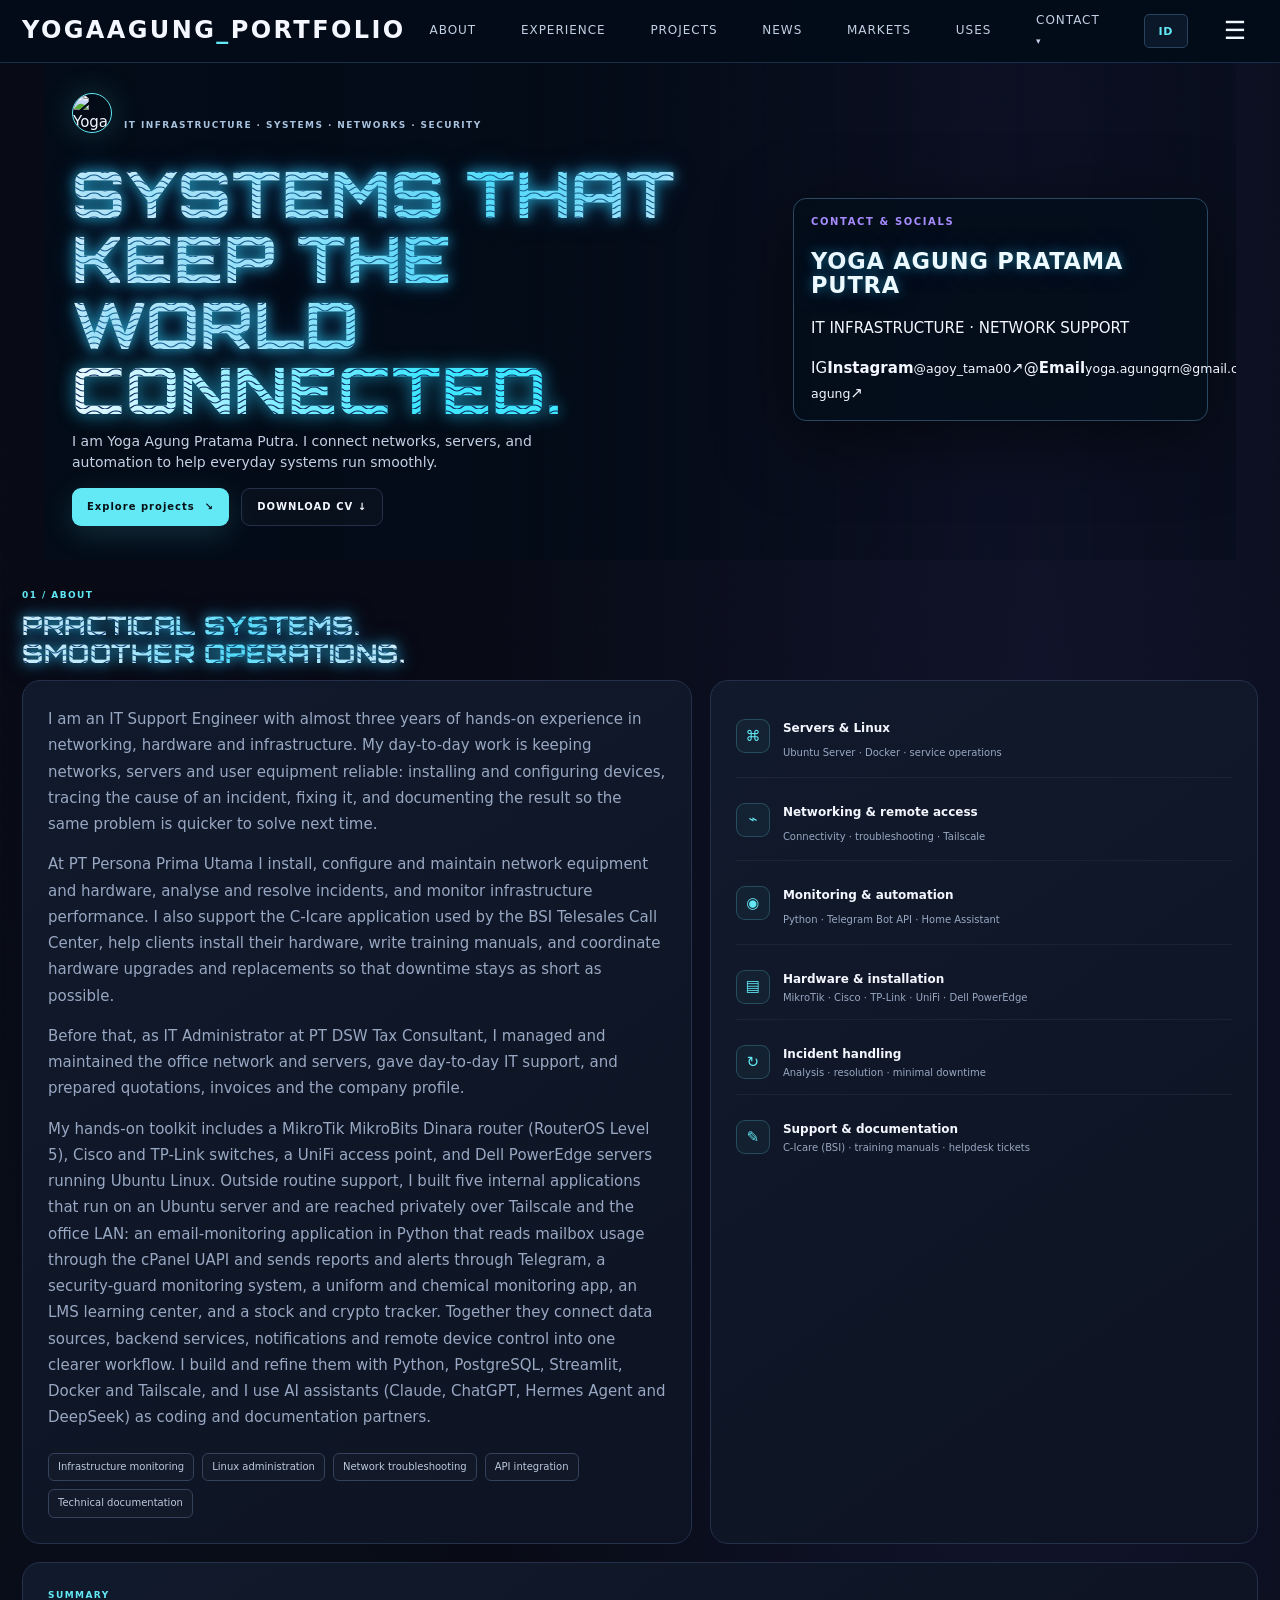
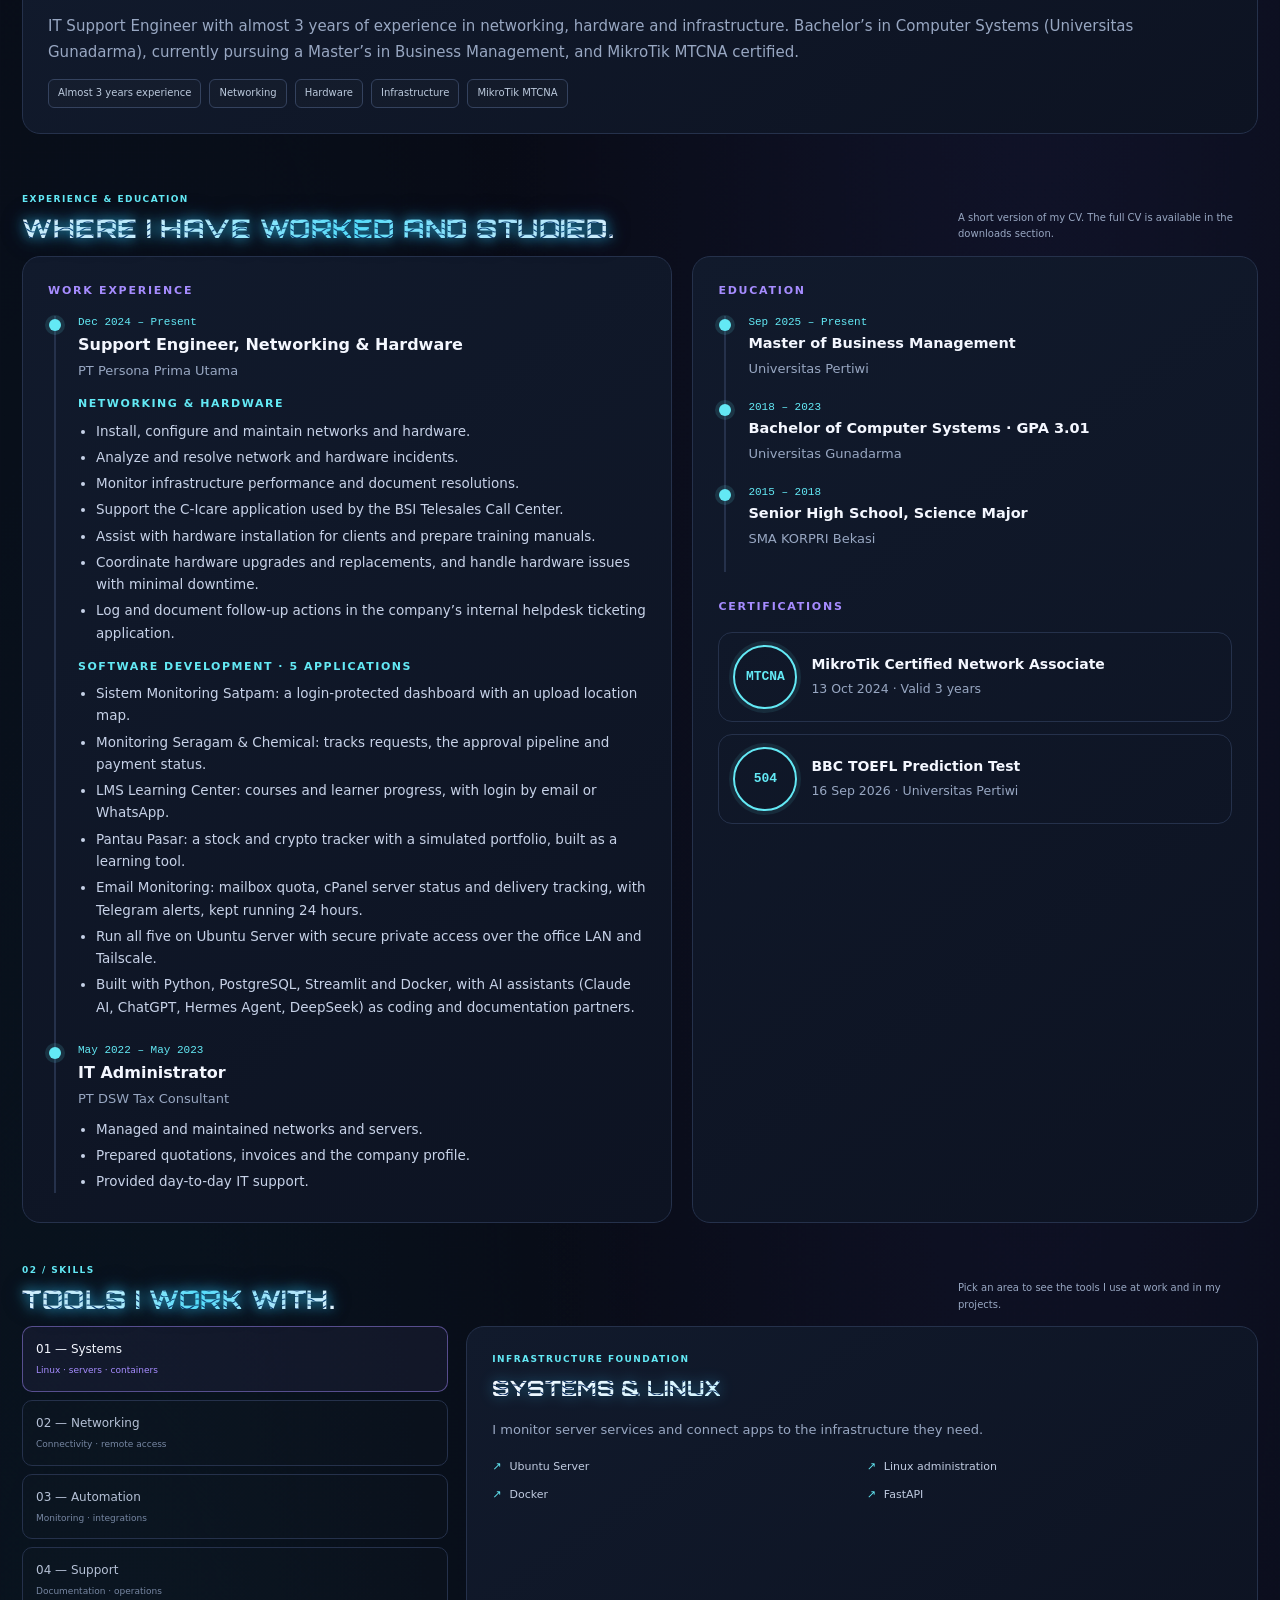
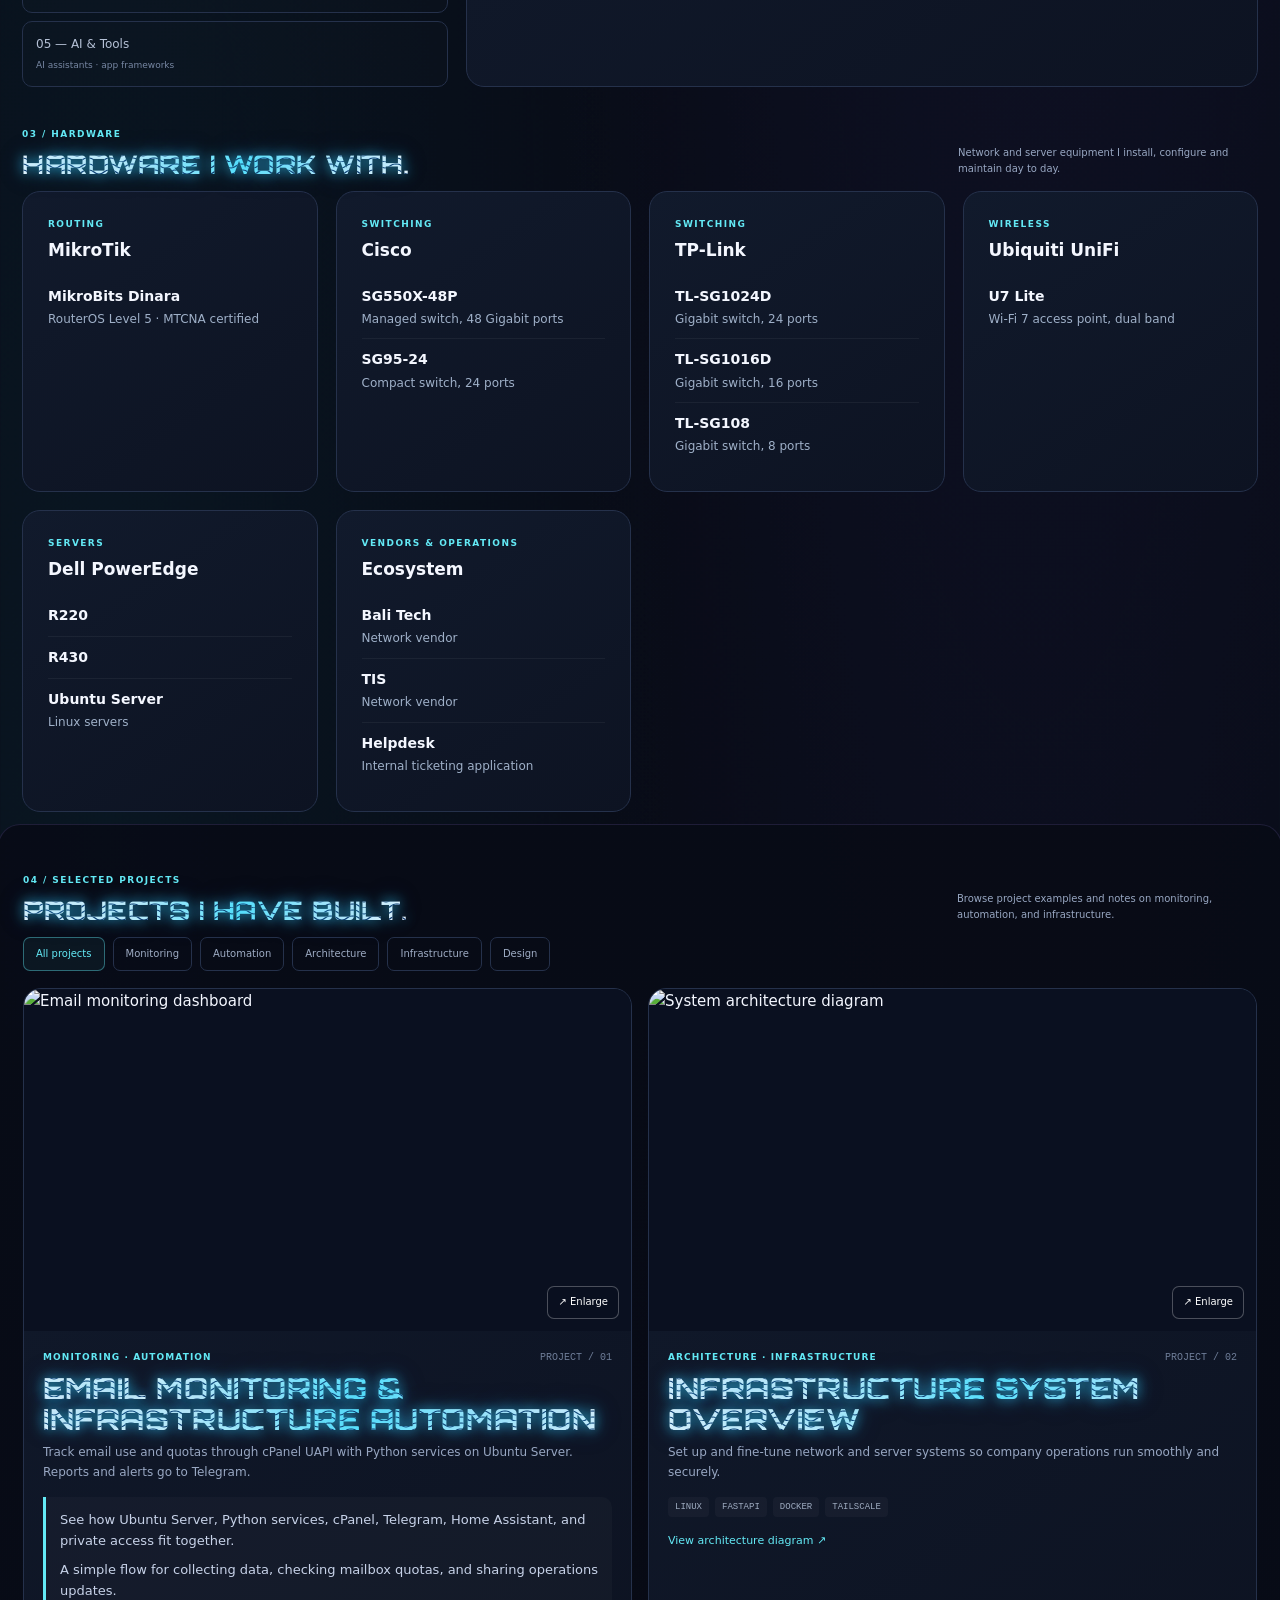
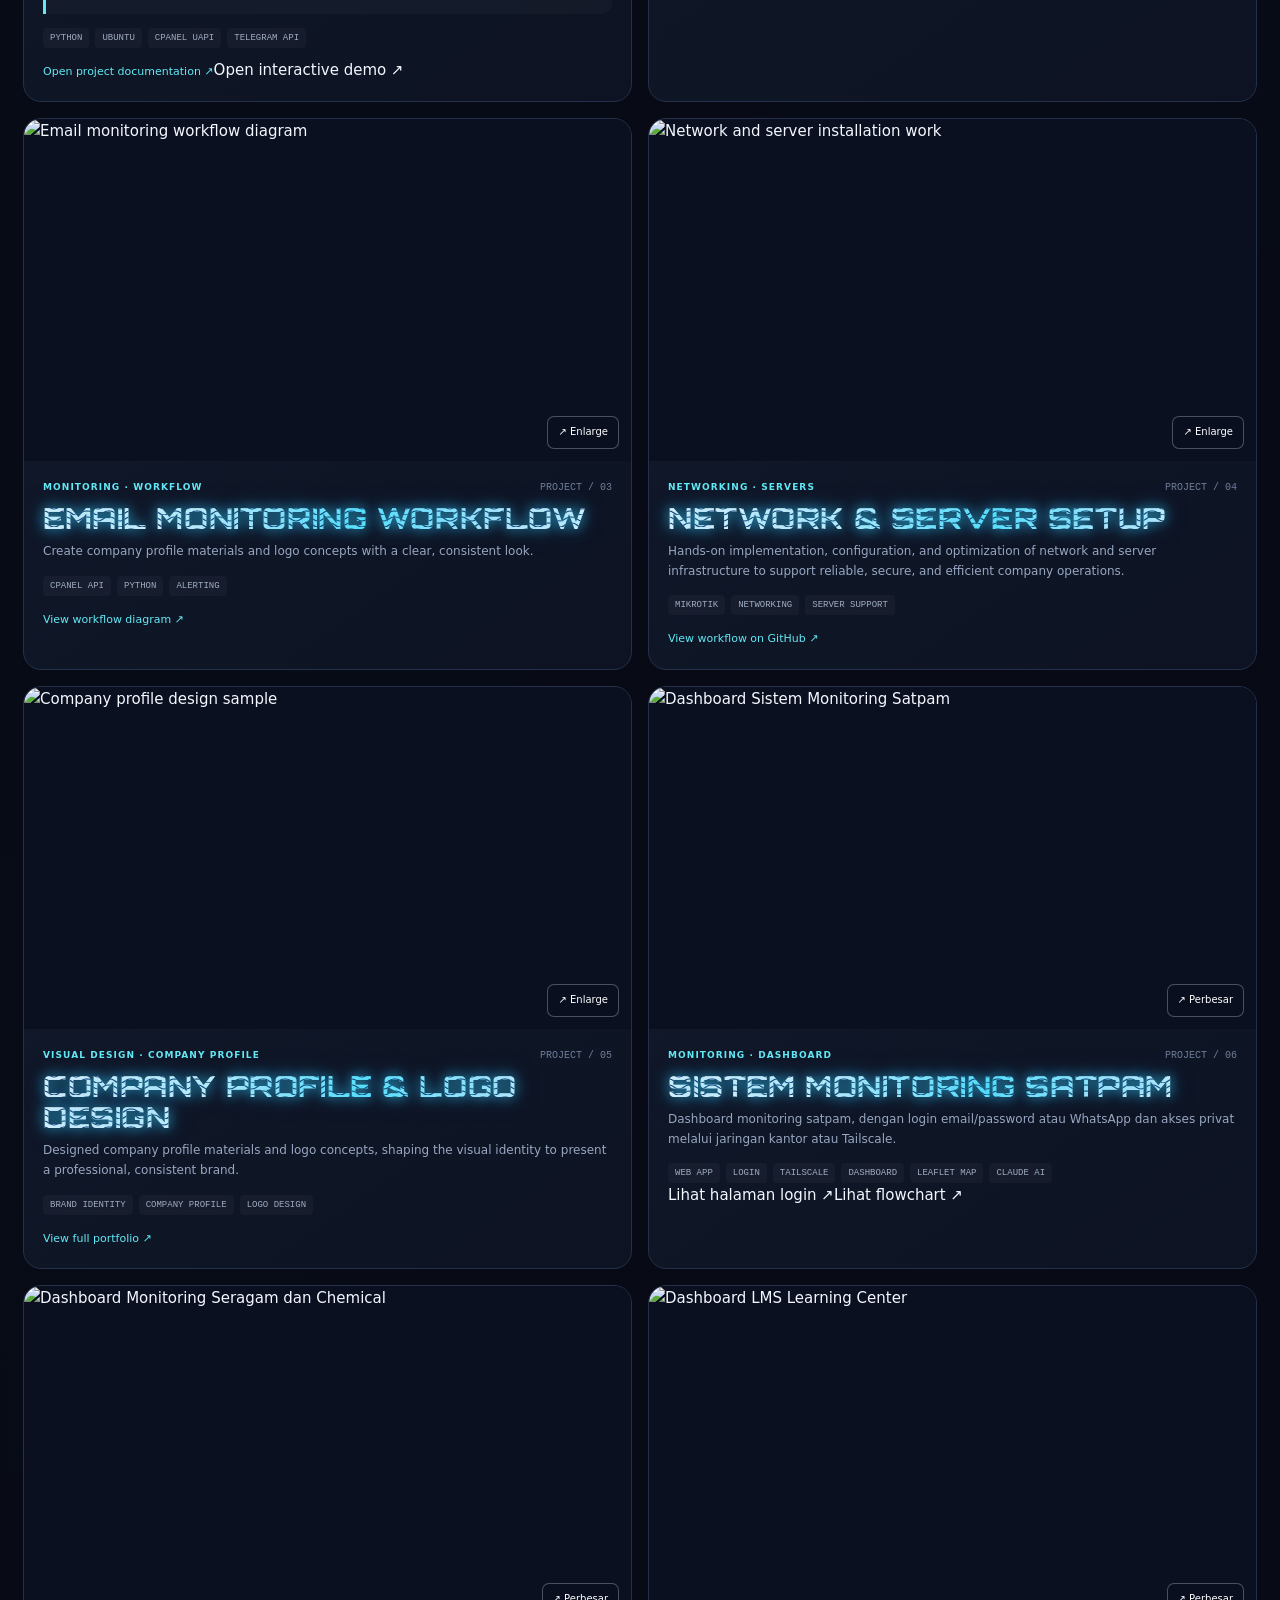
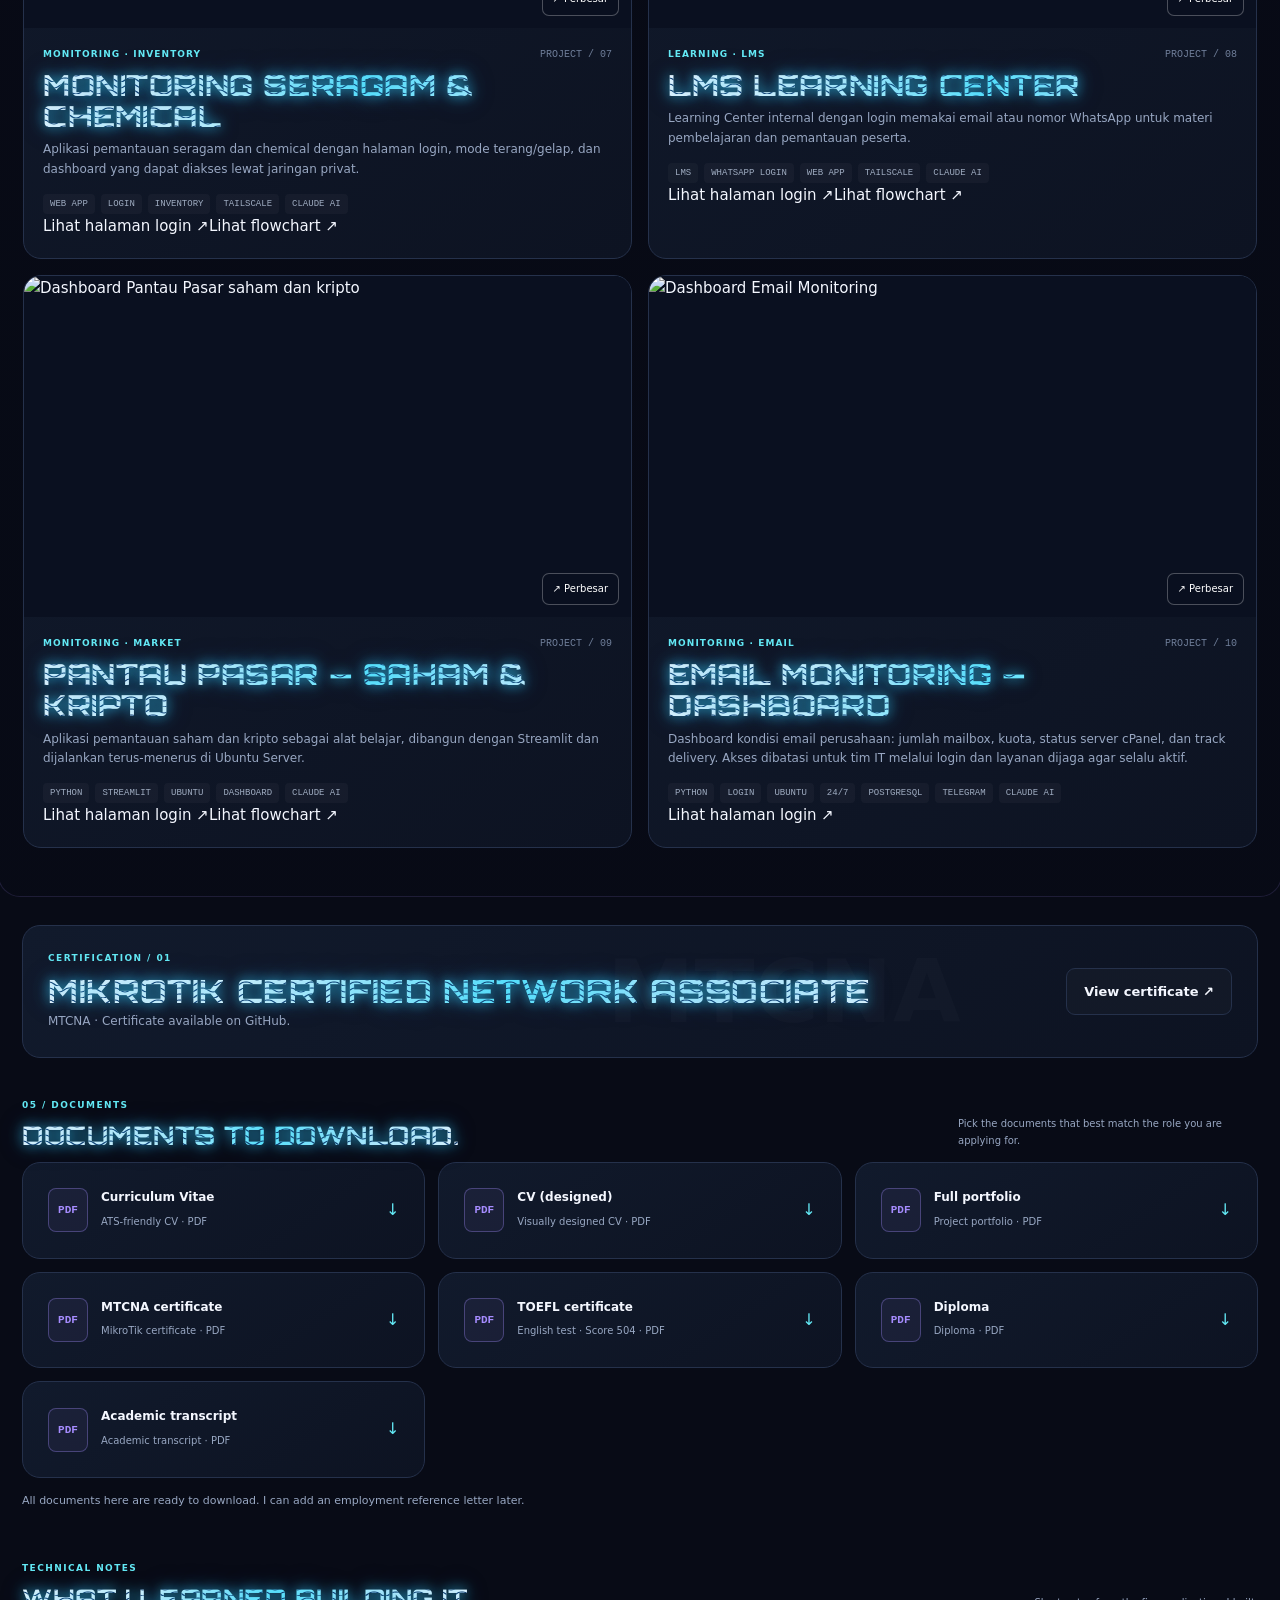
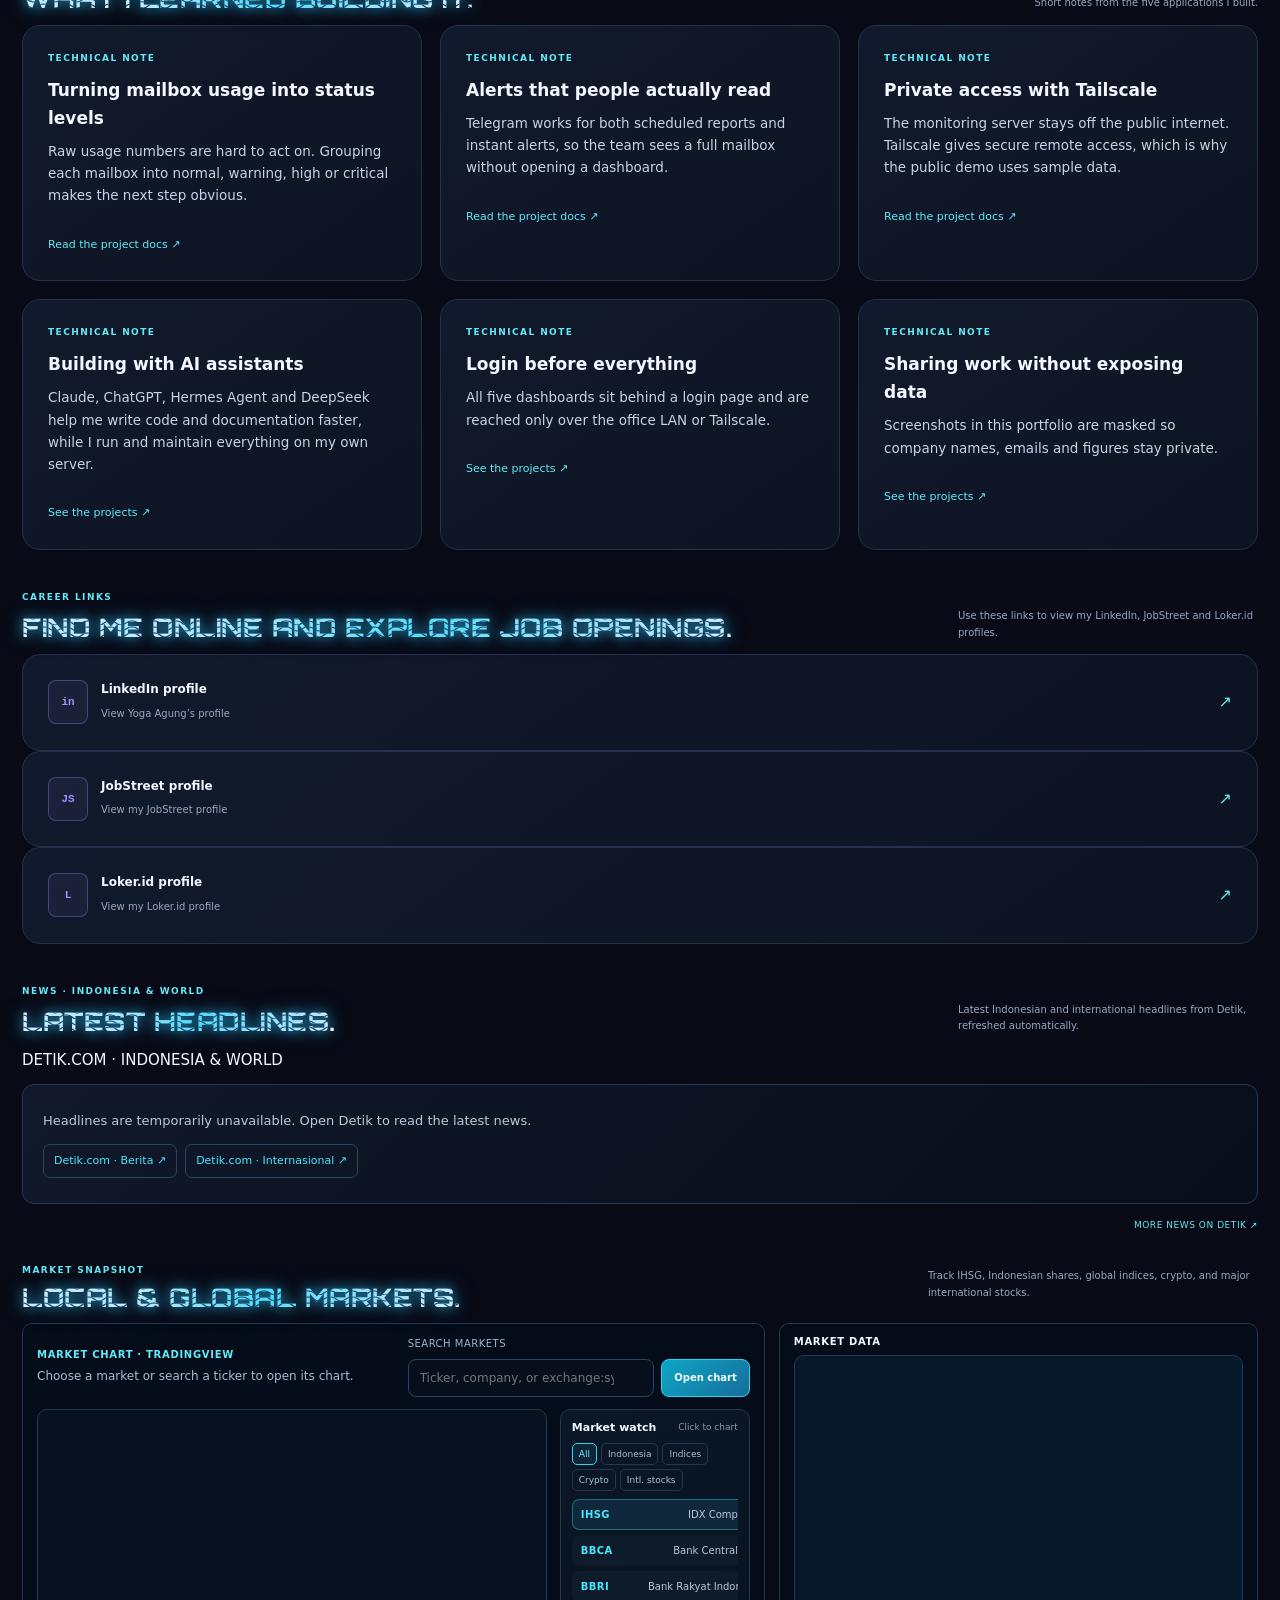
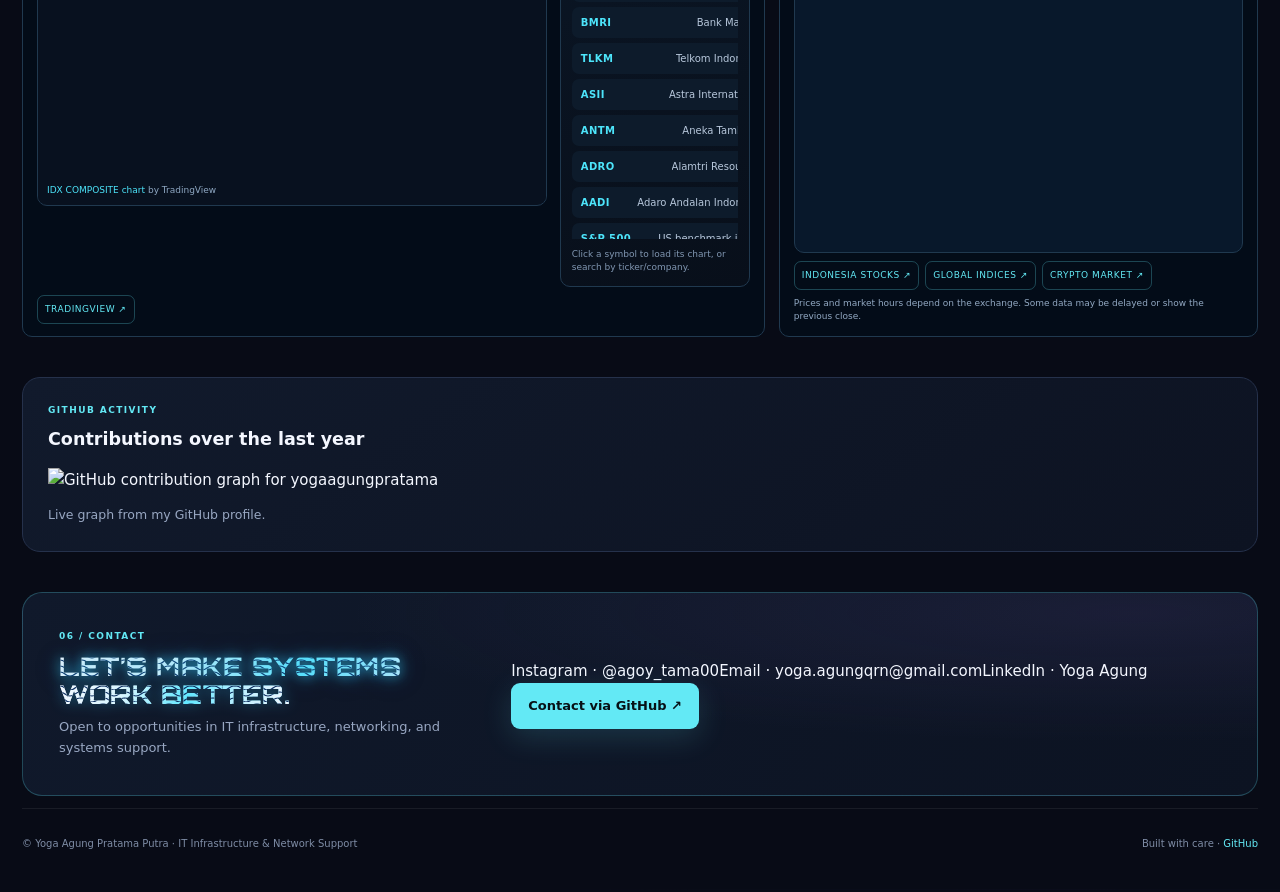
==== commit 6393ce84: "Add AI & Tools tab, update notes, mask architecture diagram, reorder sections Co-Authored-By: Claude" ====
--- a/index.html
+++ b/index.html
@@ -195,21 +195,21 @@
 </main>
 <div class="ticker"><div class="ticker-track"><span>LINUX</span><span>NETWORKING</span><span>PYTHON</span><span>HOME ASSISTANT</span><span>DOCKER</span><span>TELEGRAM API</span><span>TAILSCALE</span><span>POWERSHELL</span><span>LINUX</span><span>NETWORKING</span><span>PYTHON</span><span>HOME ASSISTANT</span><span>DOCKER</span><span>TELEGRAM API</span><span>TAILSCALE</span><span>POWERSHELL</span></div></div>
 <main class="wrap">
-<section class="section reveal" id="tentang"><div class="section-head"><div><div class="eyebrow">01 / Profil</div><h2>Practical systems.<br>Thoughtful operations.</h2></div></div><div class="about-grid"><article class="panel"><div class="about-detail"><p><span data-en="I am an IT Support Engineer with almost three years of hands-on experience in networking, hardware and infrastructure. My day-to-day work is keeping networks, servers and user equipment reliable: installing and configuring devices, tracing the cause of an incident, fixing it, and documenting the result so the same problem is quicker to solve next time." data-id="Saya IT Support Engineer dengan hampir tiga tahun pengalaman langsung di jaringan, perangkat keras, dan infrastruktur. Pekerjaan harian saya menjaga jaringan, server, dan perangkat pengguna tetap andal: memasang dan mengonfigurasi perangkat, menelusuri penyebab gangguan, memperbaikinya, lalu mendokumentasikan hasilnya agar masalah serupa lebih cepat diselesaikan di kemudian hari.">I am an IT Support Engineer with almost three years of hands-on experience in networking, hardware and infrastructure. My day-to-day work is keeping networks, servers and user equipment reliable: installing and configuring devices, tracing the cause of an incident, fixing it, and documenting the result so the same problem is quicker to solve next time.</span></p><p><span data-en="At PT Persona Prima Utama I install, configure and maintain network equipment and hardware, analyse and resolve incidents, and monitor infrastructure performance. I also support the C-Icare application used by the BSI Telesales Call Center, help clients install their hardware, write training manuals, and coordinate hardware upgrades and replacements so that downtime stays as short as possible." data-id="Di PT Persona Prima Utama, saya memasang, mengonfigurasi, dan merawat perangkat jaringan serta perangkat keras, menganalisis dan menyelesaikan gangguan, dan memantau performa infrastruktur. Saya juga mendukung aplikasi C-Icare untuk Call Center Telesales BSI, membantu klien memasang perangkat keras, menyusun manual pelatihan, dan mengoordinasikan upgrade serta penggantian perangkat keras agar downtime tetap sesingkat mungkin.">At PT Persona Prima Utama I install, configure and maintain network equipment and hardware, analyse and resolve incidents, and monitor infrastructure performance. I also support the C-Icare application used by the BSI Telesales Call Center, help clients install their hardware, write training manuals, and coordinate hardware upgrades and replacements so that downtime stays as short as possible.</span></p><p><span data-en="Before that, as IT Administrator at PT DSW Tax Consultant, I managed and maintained the office network and servers, gave day-to-day IT support, and prepared quotations, invoices and the company profile." data-id="Sebelumnya, sebagai IT Administrator di PT DSW Tax Consultant, saya mengelola dan merawat jaringan serta server kantor, memberi dukungan IT harian, serta menyusun penawaran, invoice, dan company profile.">Before that, as IT Administrator at PT DSW Tax Consultant, I managed and maintained the office network and servers, gave day-to-day IT support, and prepared quotations, invoices and the company profile.</span></p><p><span data-en="My hands-on toolkit includes a MikroTik MikroBits Dinara router (RouterOS Level 5), Cisco and TP-Link switches, a UniFi access point, and Dell PowerEdge servers running Ubuntu Linux. Outside routine support, I built five internal applications that run on an Ubuntu server and are reached privately over Tailscale and the office LAN: an email-monitoring application in Python that reads mailbox usage through the cPanel UAPI and sends reports and alerts through Telegram, a security-guard monitoring system, a uniform and chemical monitoring app, an LMS learning center, and a stock and crypto tracker. Together they connect data sources, backend services, notifications and remote device control into one clearer workflow. I build and refine them with Python, PostgreSQL, Streamlit, Docker and Tailscale, and I use Claude, Anthropic’s AI assistant, as a coding and documentation partner." data-id="Perangkat yang saya kerjakan antara lain router MikroTik MikroBits Dinara (RouterOS Level 5), switch Cisco dan TP-Link, access point UniFi, serta server Dell PowerEdge dengan Ubuntu Linux. Di luar dukungan rutin, saya membangun lima aplikasi internal yang berjalan di server Ubuntu dan diakses secara privat lewat Tailscale dan LAN kantor: aplikasi monitoring email berbasis Python yang membaca pemakaian kotak surat lewat cPanel UAPI dan mengirim laporan serta peringatan lewat Telegram, sistem monitoring satpam, aplikasi monitoring seragam dan chemical, LMS learning center, serta pemantau saham dan kripto. Semuanya menghubungkan sumber data, layanan backend, notifikasi, dan kontrol perangkat jarak jauh menjadi satu alur kerja yang lebih jelas. Saya membangun dan menyempurnakannya dengan Python, PostgreSQL, Streamlit, Docker, dan Tailscale, serta memakai Claude, asisten AI dari Anthropic, sebagai rekan menulis kode dan dokumentasi.">My hands-on toolkit includes a MikroTik MikroBits Dinara router (RouterOS Level 5), Cisco and TP-Link switches, a UniFi access point, and Dell PowerEdge servers running Ubuntu Linux. Outside routine support, I built five internal applications that run on an Ubuntu server and are reached privately over Tailscale and the office LAN: an email-monitoring application in Python that reads mailbox usage through the cPanel UAPI and sends reports and alerts through Telegram, a security-guard monitoring system, a uniform and chemical monitoring app, an LMS learning center, and a stock and crypto tracker. Together they connect data sources, backend services, notifications and remote device control into one clearer workflow. I build and refine them with Python, PostgreSQL, Streamlit, Docker and Tailscale, and I use Claude, Anthropic’s AI assistant, as a coding and documentation partner.</span></p></div><div class="about-tags"><span class="tag">Infrastructure monitoring</span><span class="tag">Linux administration</span><span class="tag">Network troubleshooting</span><span class="tag">API integration</span><span class="tag">Technical documentation</span></div></article><article class="panel signal-list"><div class="signal"><div class="signal-icon">⌘</div><div><b>Infrastructure &amp; Linux</b><small>Ubuntu Server · Docker · service operations</small></div></div><div class="signal"><div class="signal-icon">⌁</div><div><b>Network &amp; remote access</b><small>Connectivity · troubleshooting · Tailscale</small></div></div><div class="signal"><div class="signal-icon">◉</div><div><b>Monitoring &amp; automation</b><small>Python · Telegram Bot API · Home Assistant</small></div></div><div class="signal-x"><div class="signal-icon">▤</div><div><b data-en="Hardware & installation" data-id="Perangkat keras & instalasi">Hardware & installation</b><small data-en="MikroTik · Cisco · TP-Link · UniFi · Dell PowerEdge" data-id="MikroTik · Cisco · TP-Link · UniFi · Dell PowerEdge">MikroTik · Cisco · TP-Link · UniFi · Dell PowerEdge</small></div></div><div class="signal-x"><div class="signal-icon">↻</div><div><b data-en="Incident handling" data-id="Penanganan gangguan">Incident handling</b><small data-en="Analysis · resolution · minimal downtime" data-id="Analisis · penyelesaian · downtime minimal">Analysis · resolution · minimal downtime</small></div></div><div class="signal-x"><div class="signal-icon">✎</div><div><b data-en="Support & documentation" data-id="Dukungan & dokumentasi">Support & documentation</b><small data-en="C-Icare (BSI) · training manuals · helpdesk tickets" data-id="C-Icare (BSI) · manual pelatihan · tiket helpdesk">C-Icare (BSI) · training manuals · helpdesk tickets</small></div></div></article></div><article class="panel summary-panel" id="ringkasan"><div class="eyebrow"><span data-en="Summary" data-id="Ringkasan">Summary</span></div><p class="summary-copy"><span data-en="IT Support Engineer with almost 3 years of experience in networking, hardware and infrastructure. Bachelor’s in Computer Systems (Universitas Gunadarma), currently pursuing a Master’s in Business Management, and MikroTik MTCNA certified." data-id="IT Support Engineer dengan hampir 3 tahun pengalaman di jaringan, hardware, dan infrastruktur. Lulusan S1 Sistem Komputer (Universitas Gunadarma), sekarang menempuh S2 Manajemen Bisnis, bersertifikat MikroTik MTCNA.">IT Support Engineer with almost 3 years of experience in networking, hardware and infrastructure. Bachelor’s in Computer Systems (Universitas Gunadarma), currently pursuing a Master’s in Business Management, and MikroTik MTCNA certified.</span></p><div class="summary-tags"><span class="tag"><span data-en="Almost 3 years experience" data-id="Hampir 3 tahun pengalaman">Almost 3 years experience</span></span><span class="tag"><span data-en="Networking" data-id="Jaringan">Networking</span></span><span class="tag"><span data-en="Hardware" data-id="Hardware">Hardware</span></span><span class="tag"><span data-en="Infrastructure" data-id="Infrastruktur">Infrastructure</span></span><span class="tag">MikroTik MTCNA</span></div></article></section>
-<section class="section reveal" id="pengalaman"><div class="section-head"><div><div class="eyebrow"><span data-en="Experience & education" data-id="Pengalaman & pendidikan">Experience & education</span></div><h2><span data-en="Where I have worked and studied." data-id="Tempat saya bekerja dan belajar.">Where I have worked and studied.</span></h2></div><p><span data-en="A short version of my CV. The full CV is available in the downloads section." data-id="Versi ringkas CV saya. CV lengkap tersedia di bagian unduhan.">A short version of my CV. The full CV is available in the downloads section.</span></p></div><div class="xp-grid"><div class="panel"><h4 class="xp-h"><span data-en="Work experience" data-id="Pengalaman kerja">Work experience</span></h4><div class="xp-item"><div class="xp-date"><span data-en="Dec 2024 – Present" data-id="Des 2024 – Sekarang">Dec 2024 – Present</span></div><h3><span data-en="Support Engineer, Networking & Hardware" data-id="Support Engineer, Jaringan & Perangkat Keras">Support Engineer, Networking & Hardware</span></h3><div class="xp-org">PT Persona Prima Utama</div><ul><li><span data-en="Install, configure and maintain networks and hardware." data-id="Memasang, mengonfigurasi dan merawat jaringan serta perangkat keras.">Install, configure and maintain networks and hardware.</span></li><li><span data-en="Analyze and resolve network and hardware incidents." data-id="Menganalisis dan menyelesaikan gangguan jaringan dan perangkat keras.">Analyze and resolve network and hardware incidents.</span></li><li><span data-en="Monitor infrastructure performance and document resolutions." data-id="Memantau performa infrastruktur dan mendokumentasikan penyelesaian.">Monitor infrastructure performance and document resolutions.</span></li><li><span data-en="Support the C-Icare application used by the BSI Telesales Call Center." data-id="Mendukung aplikasi C-Icare untuk Call Center Telesales BSI.">Support the C-Icare application used by the BSI Telesales Call Center.</span></li><li><span data-en="Assist with hardware installation for clients and prepare training manuals." data-id="Membantu instalasi perangkat keras untuk klien dan menyusun manual pelatihan.">Assist with hardware installation for clients and prepare training manuals.</span></li><li><span data-en="Coordinate hardware upgrades and replacements, and handle hardware issues with minimal downtime." data-id="Mengoordinasikan upgrade dan penggantian perangkat keras, serta menangani masalah perangkat keras dengan downtime minimal.">Coordinate hardware upgrades and replacements, and handle hardware issues with minimal downtime.</span></li><li><span data-en="Log and document follow-up actions in the company’s internal helpdesk ticketing application." data-id="Mencatat dan mendokumentasikan tindak lanjut di aplikasi ticketing helpdesk internal perusahaan.">Log and document follow-up actions in the company’s internal helpdesk ticketing application.</span></li><li><span data-en="Built and run internal web applications on Ubuntu Server: a security-guard monitoring system, uniform and chemical monitoring, an LMS learning center, and a stock and crypto tracker." data-id="Membangun dan menjalankan aplikasi web internal di Ubuntu Server: sistem monitoring satpam, monitoring seragam dan chemical, LMS learning center, serta pemantau saham dan kripto.">Built and run internal web applications on Ubuntu Server: a security-guard monitoring system, uniform and chemical monitoring, an LMS learning center, and a stock and crypto tracker.</span></li><li><span data-en="Developed an email monitoring dashboard covering mailbox quota, cPanel server status and delivery tracking, with Telegram alerts, kept running around the clock." data-id="Mengembangkan dashboard email monitoring yang mencakup kuota mailbox, status server cPanel dan track delivery, dengan peringatan Telegram, dijaga tetap aktif 24 jam.">Developed an email monitoring dashboard covering mailbox quota, cPanel server status and delivery tracking, with Telegram alerts, kept running around the clock.</span></li><li><span data-en="Set up secure private access to these systems over the office LAN and Tailscale, with login-protected dashboards." data-id="Menyiapkan akses privat yang aman ke sistem-sistem ini melalui LAN kantor dan Tailscale, dengan dashboard yang dilindungi login.">Set up secure private access to these systems over the office LAN and Tailscale, with login-protected dashboards.</span></li></ul></div><div class="xp-item"><div class="xp-date"><span data-en="May 2022 – May 2023" data-id="Mei 2022 – Mei 2023">May 2022 – May 2023</span></div><h3><span data-en="IT Administrator" data-id="IT Administrator">IT Administrator</span></h3><div class="xp-org">PT DSW Tax Consultant</div><ul><li><span data-en="Managed and maintained networks and servers." data-id="Mengelola dan merawat jaringan serta server.">Managed and maintained networks and servers.</span></li><li><span data-en="Prepared quotations, invoices and the company profile." data-id="Menyusun penawaran, invoice dan company profile.">Prepared quotations, invoices and the company profile.</span></li><li><span data-en="Provided day-to-day IT support." data-id="Memberikan dukungan IT harian.">Provided day-to-day IT support.</span></li></ul></div></div><div class="panel"><h4 class="xp-h"><span data-en="Education" data-id="Pendidikan">Education</span></h4><div class="xp-item small"><div class="xp-date">Sep 2025 – <span data-en="Present" data-id="Sekarang">Present</span></div><h3><span data-en="Master of Business Management" data-id="Magister Manajemen Bisnis">Master of Business Management</span></h3><div class="xp-org">Universitas Pertiwi</div></div><div class="xp-item small"><div class="xp-date">2018 – 2023</div><h3><span data-en="Bachelor of Computer Systems · GPA 3.01" data-id="Sarjana Sistem Komputer · IPK 3,01">Bachelor of Computer Systems · GPA 3.01</span></h3><div class="xp-org">Universitas Gunadarma</div></div><div class="xp-item small"><div class="xp-date">2015 – 2018</div><h3><span data-en="Senior High School, Science Major" data-id="SMA, Jurusan IPA">Senior High School, Science Major</span></h3><div class="xp-org">SMA KORPRI Bekasi</div></div><h4 class="xp-h" style="margin-top:26px"><span data-en="Certifications" data-id="Sertifikasi">Certifications</span></h4><div class="cert-badges"><a class="cert-badge" href="https://github.com/yogaagungpratama/yogaagungpratama/blob/main/github-certification-package/certifications/MTCNA-Yoga-Agung-Pratama-Putra.pdf" target="_blank" rel="noopener noreferrer"><span class="cb-mark">MTCNA</span><span class="cb-text"><b>MikroTik Certified Network Associate</b><small>13 Oct 2024 · <span data-en="Valid 3 years" data-id="Berlaku 3 tahun">Valid 3 years</span></small></span></a><a class="cert-badge" href="/yogaagungpratama/assets/documents/TOEFL-Certificate-Yoga-Agung-Pratama-Putra.pdf" target="_blank" rel="noopener noreferrer"><span class="cb-mark">504</span><span class="cb-text"><b>BBC TOEFL Prediction Test</b><small>16 Sep 2026 · Universitas Pertiwi</small></span></a></div></div></div></section>
-<section class="section reveal" id="keahlian"><div class="section-head"><div><div class="eyebrow">02 / Keahlian</div><h2>Tools behind the system.</h2></div><p>Pilih area untuk melihat teknologi yang digunakan dalam pekerjaan dan proyek.</p></div><div class="tech-layout"><div class="tech-tabs" role="tablist"><button class="tech-tab active" data-tab="systems" role="tab" aria-selected="true">01 — Systems<span>Linux · servers · containers</span></button><button class="tech-tab" data-tab="network" role="tab" aria-selected="false">02 — Network<span>Connectivity · remote access</span></button><button class="tech-tab" data-tab="automation" role="tab" aria-selected="false">03 — Automation<span>Monitoring · integrations</span></button><button class="tech-tab" data-tab="support" role="tab" aria-selected="false">04 — Support<span>Documentation · operations</span></button></div><div class="panel tech-content"><div class="tech-panel active" data-panel="systems"><div class="eyebrow">Infrastructure foundation</div><h3>Systems &amp; Linux</h3><p>Menjaga layanan server tetap terpantau dan membantu menghubungkan aplikasi dengan infrastruktur pendukung.</p><ul><li>Ubuntu Server</li><li>Linux administration</li><li>Docker</li><li>FastAPI</li></ul></div><div class="tech-panel" data-panel="network"><div class="eyebrow">Connected by design</div><h3>Networking &amp; remote access</h3><p>Mendukung konektivitas dan akses jarak jauh untuk administrasi dan pemantauan perangkat.</p><ul><li>Network troubleshooting</li><li>Tailscale</li><li>Remote access</li><li>MTCNA</li></ul></div><div class="tech-panel" data-panel="automation"><div class="eyebrow">Less repetitive work</div><h3>Monitoring &amp; automation</h3><p>Menggabungkan data status, ambang peringatan, automasi perangkat, serta notifikasi operasional.</p><ul><li>Python</li><li>Home Assistant</li><li>Telegram Bot API</li><li>cPanel UAPI</li></ul></div><div class="tech-panel" data-panel="support"><div class="eyebrow">Reliable day-to-day</div><h3>IT support &amp; operations</h3><p>Mendokumentasikan sistem dan membantu diagnosis masalah secara runtut agar dukungan lebih jelas.</p><ul><li>PowerShell</li><li>Technical documentation</li><li>Infrastructure monitoring</li><li>Operational reporting</li></ul></div></div></div></section>
+<section class="section reveal" id="tentang"><div class="section-head"><div><div class="eyebrow">01 / Profil</div><h2>Practical systems.<br>Thoughtful operations.</h2></div></div><div class="about-grid"><article class="panel"><div class="about-detail"><p><span data-en="I am an IT Support Engineer with almost three years of hands-on experience in networking, hardware and infrastructure. My day-to-day work is keeping networks, servers and user equipment reliable: installing and configuring devices, tracing the cause of an incident, fixing it, and documenting the result so the same problem is quicker to solve next time." data-id="Saya IT Support Engineer dengan hampir tiga tahun pengalaman langsung di jaringan, perangkat keras, dan infrastruktur. Pekerjaan harian saya menjaga jaringan, server, dan perangkat pengguna tetap andal: memasang dan mengonfigurasi perangkat, menelusuri penyebab gangguan, memperbaikinya, lalu mendokumentasikan hasilnya agar masalah serupa lebih cepat diselesaikan di kemudian hari.">I am an IT Support Engineer with almost three years of hands-on experience in networking, hardware and infrastructure. My day-to-day work is keeping networks, servers and user equipment reliable: installing and configuring devices, tracing the cause of an incident, fixing it, and documenting the result so the same problem is quicker to solve next time.</span></p><p><span data-en="At PT Persona Prima Utama I install, configure and maintain network equipment and hardware, analyse and resolve incidents, and monitor infrastructure performance. I also support the C-Icare application used by the BSI Telesales Call Center, help clients install their hardware, write training manuals, and coordinate hardware upgrades and replacements so that downtime stays as short as possible." data-id="Di PT Persona Prima Utama, saya memasang, mengonfigurasi, dan merawat perangkat jaringan serta perangkat keras, menganalisis dan menyelesaikan gangguan, dan memantau performa infrastruktur. Saya juga mendukung aplikasi C-Icare untuk Call Center Telesales BSI, membantu klien memasang perangkat keras, menyusun manual pelatihan, dan mengoordinasikan upgrade serta penggantian perangkat keras agar downtime tetap sesingkat mungkin.">At PT Persona Prima Utama I install, configure and maintain network equipment and hardware, analyse and resolve incidents, and monitor infrastructure performance. I also support the C-Icare application used by the BSI Telesales Call Center, help clients install their hardware, write training manuals, and coordinate hardware upgrades and replacements so that downtime stays as short as possible.</span></p><p><span data-en="Before that, as IT Administrator at PT DSW Tax Consultant, I managed and maintained the office network and servers, gave day-to-day IT support, and prepared quotations, invoices and the company profile." data-id="Sebelumnya, sebagai IT Administrator di PT DSW Tax Consultant, saya mengelola dan merawat jaringan serta server kantor, memberi dukungan IT harian, serta menyusun penawaran, invoice, dan company profile.">Before that, as IT Administrator at PT DSW Tax Consultant, I managed and maintained the office network and servers, gave day-to-day IT support, and prepared quotations, invoices and the company profile.</span></p><p><span data-en="My hands-on toolkit includes a MikroTik MikroBits Dinara router (RouterOS Level 5), Cisco and TP-Link switches, a UniFi access point, and Dell PowerEdge servers running Ubuntu Linux. Outside routine support, I built five internal applications that run on an Ubuntu server and are reached privately over Tailscale and the office LAN: an email-monitoring application in Python that reads mailbox usage through the cPanel UAPI and sends reports and alerts through Telegram, a security-guard monitoring system, a uniform and chemical monitoring app, an LMS learning center, and a stock and crypto tracker. Together they connect data sources, backend services, notifications and remote device control into one clearer workflow. I build and refine them with Python, PostgreSQL, Streamlit, Docker and Tailscale, and I use AI assistants (Claude, ChatGPT, Hermes Agent and DeepSeek) as coding and documentation partners." data-id="Perangkat yang saya kerjakan antara lain router MikroTik MikroBits Dinara (RouterOS Level 5), switch Cisco dan TP-Link, access point UniFi, serta server Dell PowerEdge dengan Ubuntu Linux. Di luar dukungan rutin, saya membangun lima aplikasi internal yang berjalan di server Ubuntu dan diakses secara privat lewat Tailscale dan LAN kantor: aplikasi monitoring email berbasis Python yang membaca pemakaian kotak surat lewat cPanel UAPI dan mengirim laporan serta peringatan lewat Telegram, sistem monitoring satpam, aplikasi monitoring seragam dan chemical, LMS learning center, serta pemantau saham dan kripto. Semuanya menghubungkan sumber data, layanan backend, notifikasi, dan kontrol perangkat jarak jauh menjadi satu alur kerja yang lebih jelas. Saya membangun dan menyempurnakannya dengan Python, PostgreSQL, Streamlit, Docker, dan Tailscale, serta memakai asisten AI (Claude, ChatGPT, Hermes Agent, dan DeepSeek) sebagai rekan menulis kode dan dokumentasi.">My hands-on toolkit includes a MikroTik MikroBits Dinara router (RouterOS Level 5), Cisco and TP-Link switches, a UniFi access point, and Dell PowerEdge servers running Ubuntu Linux. Outside routine support, I built five internal applications that run on an Ubuntu server and are reached privately over Tailscale and the office LAN: an email-monitoring application in Python that reads mailbox usage through the cPanel UAPI and sends reports and alerts through Telegram, a security-guard monitoring system, a uniform and chemical monitoring app, an LMS learning center, and a stock and crypto tracker. Together they connect data sources, backend services, notifications and remote device control into one clearer workflow. I build and refine them with Python, PostgreSQL, Streamlit, Docker and Tailscale, and I use AI assistants (Claude, ChatGPT, Hermes Agent and DeepSeek) as coding and documentation partners.</span></p></div><div class="about-tags"><span class="tag">Infrastructure monitoring</span><span class="tag">Linux administration</span><span class="tag">Network troubleshooting</span><span class="tag">API integration</span><span class="tag">Technical documentation</span></div></article><article class="panel signal-list"><div class="signal"><div class="signal-icon">⌘</div><div><b>Infrastructure &amp; Linux</b><small>Ubuntu Server · Docker · service operations</small></div></div><div class="signal"><div class="signal-icon">⌁</div><div><b>Network &amp; remote access</b><small>Connectivity · troubleshooting · Tailscale</small></div></div><div class="signal"><div class="signal-icon">◉</div><div><b>Monitoring &amp; automation</b><small>Python · Telegram Bot API · Home Assistant</small></div></div><div class="signal-x"><div class="signal-icon">▤</div><div><b data-en="Hardware & installation" data-id="Perangkat keras & instalasi">Hardware & installation</b><small data-en="MikroTik · Cisco · TP-Link · UniFi · Dell PowerEdge" data-id="MikroTik · Cisco · TP-Link · UniFi · Dell PowerEdge">MikroTik · Cisco · TP-Link · UniFi · Dell PowerEdge</small></div></div><div class="signal-x"><div class="signal-icon">↻</div><div><b data-en="Incident handling" data-id="Penanganan gangguan">Incident handling</b><small data-en="Analysis · resolution · minimal downtime" data-id="Analisis · penyelesaian · downtime minimal">Analysis · resolution · minimal downtime</small></div></div><div class="signal-x"><div class="signal-icon">✎</div><div><b data-en="Support & documentation" data-id="Dukungan & dokumentasi">Support & documentation</b><small data-en="C-Icare (BSI) · training manuals · helpdesk tickets" data-id="C-Icare (BSI) · manual pelatihan · tiket helpdesk">C-Icare (BSI) · training manuals · helpdesk tickets</small></div></div></article></div><article class="panel summary-panel" id="ringkasan"><div class="eyebrow"><span data-en="Summary" data-id="Ringkasan">Summary</span></div><p class="summary-copy"><span data-en="IT Support Engineer with almost 3 years of experience in networking, hardware and infrastructure. Bachelor’s in Computer Systems (Universitas Gunadarma), currently pursuing a Master’s in Business Management, and MikroTik MTCNA certified." data-id="IT Support Engineer dengan hampir 3 tahun pengalaman di jaringan, hardware, dan infrastruktur. Lulusan S1 Sistem Komputer (Universitas Gunadarma), sekarang menempuh S2 Manajemen Bisnis, bersertifikat MikroTik MTCNA.">IT Support Engineer with almost 3 years of experience in networking, hardware and infrastructure. Bachelor’s in Computer Systems (Universitas Gunadarma), currently pursuing a Master’s in Business Management, and MikroTik MTCNA certified.</span></p><div class="summary-tags"><span class="tag"><span data-en="Almost 3 years experience" data-id="Hampir 3 tahun pengalaman">Almost 3 years experience</span></span><span class="tag"><span data-en="Networking" data-id="Jaringan">Networking</span></span><span class="tag"><span data-en="Hardware" data-id="Hardware">Hardware</span></span><span class="tag"><span data-en="Infrastructure" data-id="Infrastruktur">Infrastructure</span></span><span class="tag">MikroTik MTCNA</span></div></article></section>
+<section class="section reveal" id="pengalaman"><div class="section-head"><div><div class="eyebrow"><span data-en="Experience & education" data-id="Pengalaman & pendidikan">Experience & education</span></div><h2><span data-en="Where I have worked and studied." data-id="Tempat saya bekerja dan belajar.">Where I have worked and studied.</span></h2></div><p><span data-en="A short version of my CV. The full CV is available in the downloads section." data-id="Versi ringkas CV saya. CV lengkap tersedia di bagian unduhan.">A short version of my CV. The full CV is available in the downloads section.</span></p></div><div class="xp-grid"><div class="panel"><h4 class="xp-h"><span data-en="Work experience" data-id="Pengalaman kerja">Work experience</span></h4><div class="xp-item"><div class="xp-date"><span data-en="Dec 2024 – Present" data-id="Des 2024 – Sekarang">Dec 2024 – Present</span></div><h3><span data-en="Support Engineer, Networking & Hardware" data-id="Support Engineer, Jaringan & Perangkat Keras">Support Engineer, Networking & Hardware</span></h3><div class="xp-org">PT Persona Prima Utama</div><h5 style="margin:14px 0 6px;font-size:11px;letter-spacing:.14em;text-transform:uppercase;color:var(--cyan)"><span data-en="Networking & hardware" data-id="Jaringan & perangkat keras">Networking & hardware</span></h5><ul><li><span data-en="Install, configure and maintain networks and hardware." data-id="Memasang, mengonfigurasi dan merawat jaringan serta perangkat keras.">Install, configure and maintain networks and hardware.</span></li><li><span data-en="Analyze and resolve network and hardware incidents." data-id="Menganalisis dan menyelesaikan gangguan jaringan dan perangkat keras.">Analyze and resolve network and hardware incidents.</span></li><li><span data-en="Monitor infrastructure performance and document resolutions." data-id="Memantau performa infrastruktur dan mendokumentasikan penyelesaian.">Monitor infrastructure performance and document resolutions.</span></li><li><span data-en="Support the C-Icare application used by the BSI Telesales Call Center." data-id="Mendukung aplikasi C-Icare untuk Call Center Telesales BSI.">Support the C-Icare application used by the BSI Telesales Call Center.</span></li><li><span data-en="Assist with hardware installation for clients and prepare training manuals." data-id="Membantu instalasi perangkat keras untuk klien dan menyusun manual pelatihan.">Assist with hardware installation for clients and prepare training manuals.</span></li><li><span data-en="Coordinate hardware upgrades and replacements, and handle hardware issues with minimal downtime." data-id="Mengoordinasikan upgrade dan penggantian perangkat keras, serta menangani masalah perangkat keras dengan downtime minimal.">Coordinate hardware upgrades and replacements, and handle hardware issues with minimal downtime.</span></li><li><span data-en="Log and document follow-up actions in the company’s internal helpdesk ticketing application." data-id="Mencatat dan mendokumentasikan tindak lanjut di aplikasi ticketing helpdesk internal perusahaan.">Log and document follow-up actions in the company’s internal helpdesk ticketing application.</span></li></ul><h5 style="margin:14px 0 6px;font-size:11px;letter-spacing:.14em;text-transform:uppercase;color:var(--cyan)"><span data-en="Software development · 5 applications" data-id="Pembuatan software · 5 aplikasi">Software development · 5 applications</span></h5><ul><li><span data-en="Sistem Monitoring Satpam: a login-protected dashboard with an upload location map." data-id="Sistem Monitoring Satpam: dashboard berlogin dengan peta sebaran lokasi upload.">Sistem Monitoring Satpam: a login-protected dashboard with an upload location map.</span></li><li><span data-en="Monitoring Seragam & Chemical: tracks requests, the approval pipeline and payment status." data-id="Monitoring Seragam & Chemical: memantau pengajuan, pipeline proses, dan status pembayaran.">Monitoring Seragam & Chemical: tracks requests, the approval pipeline and payment status.</span></li><li><span data-en="LMS Learning Center: courses and learner progress, with login by email or WhatsApp." data-id="LMS Learning Center: kursus dan progres peserta, dengan login lewat email atau WhatsApp.">LMS Learning Center: courses and learner progress, with login by email or WhatsApp.</span></li><li><span data-en="Pantau Pasar: a stock and crypto tracker with a simulated portfolio, built as a learning tool." data-id="Pantau Pasar: pemantau saham dan kripto dengan portofolio simulasi, dibuat sebagai alat belajar.">Pantau Pasar: a stock and crypto tracker with a simulated portfolio, built as a learning tool.</span></li><li><span data-en="Email Monitoring: mailbox quota, cPanel server status and delivery tracking, with Telegram alerts, kept running 24 hours." data-id="Email Monitoring: kuota mailbox, status server cPanel dan track delivery, dengan peringatan Telegram, dijaga aktif 24 jam.">Email Monitoring: mailbox quota, cPanel server status and delivery tracking, with Telegram alerts, kept running 24 hours.</span></li><li><span data-en="Run all five on Ubuntu Server with secure private access over the office LAN and Tailscale." data-id="Menjalankan kelima aplikasi di Ubuntu Server dengan akses privat yang aman lewat LAN kantor dan Tailscale.">Run all five on Ubuntu Server with secure private access over the office LAN and Tailscale.</span></li><li><span data-en="Built with Python, PostgreSQL, Streamlit and Docker, with AI assistants (Claude AI, ChatGPT, Hermes Agent, DeepSeek) as coding and documentation partners." data-id="Dibangun dengan Python, PostgreSQL, Streamlit, dan Docker, dengan asisten AI (Claude AI, ChatGPT, Hermes Agent, DeepSeek) sebagai rekan menulis kode dan dokumentasi.">Built with Python, PostgreSQL, Streamlit and Docker, with AI assistants (Claude AI, ChatGPT, Hermes Agent, DeepSeek) as coding and documentation partners.</span></li></ul></div><div class="xp-item"><div class="xp-date"><span data-en="May 2022 – May 2023" data-id="Mei 2022 – Mei 2023">May 2022 – May 2023</span></div><h3><span data-en="IT Administrator" data-id="IT Administrator">IT Administrator</span></h3><div class="xp-org">PT DSW Tax Consultant</div><ul><li><span data-en="Managed and maintained networks and servers." data-id="Mengelola dan merawat jaringan serta server.">Managed and maintained networks and servers.</span></li><li><span data-en="Prepared quotations, invoices and the company profile." data-id="Menyusun penawaran, invoice dan company profile.">Prepared quotations, invoices and the company profile.</span></li><li><span data-en="Provided day-to-day IT support." data-id="Memberikan dukungan IT harian.">Provided day-to-day IT support.</span></li></ul></div></div><div class="panel"><h4 class="xp-h"><span data-en="Education" data-id="Pendidikan">Education</span></h4><div class="xp-item small"><div class="xp-date">Sep 2025 – <span data-en="Present" data-id="Sekarang">Present</span></div><h3><span data-en="Master of Business Management" data-id="Magister Manajemen Bisnis">Master of Business Management</span></h3><div class="xp-org">Universitas Pertiwi</div></div><div class="xp-item small"><div class="xp-date">2018 – 2023</div><h3><span data-en="Bachelor of Computer Systems · GPA 3.01" data-id="Sarjana Sistem Komputer · IPK 3,01">Bachelor of Computer Systems · GPA 3.01</span></h3><div class="xp-org">Universitas Gunadarma</div></div><div class="xp-item small"><div class="xp-date">2015 – 2018</div><h3><span data-en="Senior High School, Science Major" data-id="SMA, Jurusan IPA">Senior High School, Science Major</span></h3><div class="xp-org">SMA KORPRI Bekasi</div></div><h4 class="xp-h" style="margin-top:26px"><span data-en="Certifications" data-id="Sertifikasi">Certifications</span></h4><div class="cert-badges"><a class="cert-badge" href="https://github.com/yogaagungpratama/yogaagungpratama/blob/main/github-certification-package/certifications/MTCNA-Yoga-Agung-Pratama-Putra.pdf" target="_blank" rel="noopener noreferrer"><span class="cb-mark">MTCNA</span><span class="cb-text"><b>MikroTik Certified Network Associate</b><small>13 Oct 2024 · <span data-en="Valid 3 years" data-id="Berlaku 3 tahun">Valid 3 years</span></small></span></a><a class="cert-badge" href="/yogaagungpratama/assets/documents/TOEFL-Certificate-Yoga-Agung-Pratama-Putra.pdf" target="_blank" rel="noopener noreferrer"><span class="cb-mark">504</span><span class="cb-text"><b>BBC TOEFL Prediction Test</b><small>16 Sep 2026 · Universitas Pertiwi</small></span></a></div></div></div></section>
+<section class="section reveal" id="keahlian"><div class="section-head"><div><div class="eyebrow">02 / Keahlian</div><h2>Tools behind the system.</h2></div><p>Pilih area untuk melihat teknologi yang digunakan dalam pekerjaan dan proyek.</p></div><div class="tech-layout"><div class="tech-tabs" role="tablist"><button class="tech-tab active" data-tab="systems" role="tab" aria-selected="true">01 — Systems<span>Linux · servers · containers</span></button><button class="tech-tab" data-tab="network" role="tab" aria-selected="false">02 — Network<span>Connectivity · remote access</span></button><button class="tech-tab" data-tab="automation" role="tab" aria-selected="false">03 — Automation<span>Monitoring · integrations</span></button><button class="tech-tab" data-tab="support" role="tab" aria-selected="false">04 — Support<span>Documentation · operations</span></button><button class="tech-tab" data-tab="ai" role="tab" aria-selected="false">05 — AI &amp; Tools<span>AI assistants · app frameworks</span></button></div><div class="panel tech-content"><div class="tech-panel active" data-panel="systems"><div class="eyebrow">Infrastructure foundation</div><h3>Systems &amp; Linux</h3><p>Menjaga layanan server tetap terpantau dan membantu menghubungkan aplikasi dengan infrastruktur pendukung.</p><ul><li>Ubuntu Server</li><li>Linux administration</li><li>Docker</li><li>FastAPI</li></ul></div><div class="tech-panel" data-panel="network"><div class="eyebrow">Connected by design</div><h3>Networking &amp; remote access</h3><p>Mendukung konektivitas dan akses jarak jauh untuk administrasi dan pemantauan perangkat.</p><ul><li>Network troubleshooting</li><li>Tailscale</li><li>Remote access</li><li>MTCNA</li></ul></div><div class="tech-panel" data-panel="automation"><div class="eyebrow">Less repetitive work</div><h3>Monitoring &amp; automation</h3><p>Menggabungkan data status, ambang peringatan, automasi perangkat, serta notifikasi operasional.</p><ul><li>Python</li><li>Home Assistant</li><li>Telegram Bot API</li><li>cPanel UAPI</li></ul></div><div class="tech-panel" data-panel="support"><div class="eyebrow">Reliable day-to-day</div><h3>IT support &amp; operations</h3><p>Mendokumentasikan sistem dan membantu diagnosis masalah secara runtut agar dukungan lebih jelas.</p><ul><li>PowerShell</li><li>Technical documentation</li><li>Infrastructure monitoring</li><li>Operational reporting</li></ul></div><div class="tech-panel" data-panel="ai"><div class="eyebrow">Built with AI</div><h3>AI assistants &amp; software</h3><p>AI assistants I use as coding and documentation partners, plus the software I build my applications with.</p><ul><li>Claude AI</li><li>ChatGPT</li><li>Hermes Agent</li><li>DeepSeek</li><li>Streamlit</li><li>PostgreSQL</li><li>Leaflet</li><li>GitHub</li></ul></div></div></div></section>
 <section class="section reveal" id="perangkat"><!-- portfolio-extra-v1 --><div class="section-head"><div><div class="eyebrow"><span data-en="03 / Hardware" data-id="03 / Perangkat">03 / Hardware</span></div><h2><span data-en="Hardware I work with." data-id="Perangkat yang saya kelola.">Hardware I work with.</span></h2></div><p><span data-en="Network and server equipment I install, configure and maintain day to day." data-id="Perangkat jaringan dan server yang saya pasang, konfigurasi, dan rawat sehari-hari.">Network and server equipment I install, configure and maintain day to day.</span></p></div><div class="gear-grid"><article class="panel gear-card"><div class="eyebrow"><span data-en="Routing" data-id="Routing">Routing</span></div><h3>MikroTik</h3><ul class="gear-list"><li><b>MikroBits Dinara</b><small><span data-en="RouterOS Level 5 · MTCNA certified" data-id="RouterOS Level 5 · bersertifikat MTCNA">RouterOS Level 5 · MTCNA certified</span></small></li></ul></article><article class="panel gear-card"><div class="eyebrow"><span data-en="Switching" data-id="Switching">Switching</span></div><h3>Cisco</h3><ul class="gear-list"><li><b>SG550X-48P</b><small><span data-en="Managed switch, 48 Gigabit ports" data-id="Managed switch, 48 port Gigabit">Managed switch, 48 Gigabit ports</span></small></li><li><b>SG95-24</b><small><span data-en="Compact switch, 24 ports" data-id="Switch compact, 24 port">Compact switch, 24 ports</span></small></li></ul></article><article class="panel gear-card"><div class="eyebrow"><span data-en="Switching" data-id="Switching">Switching</span></div><h3>TP-Link</h3><ul class="gear-list"><li><b>TL-SG1024D</b><small><span data-en="Gigabit switch, 24 ports" data-id="Switch Gigabit, 24 port">Gigabit switch, 24 ports</span></small></li><li><b>TL-SG1016D</b><small><span data-en="Gigabit switch, 16 ports" data-id="Switch Gigabit, 16 port">Gigabit switch, 16 ports</span></small></li><li><b>TL-SG108</b><small><span data-en="Gigabit switch, 8 ports" data-id="Switch Gigabit, 8 port">Gigabit switch, 8 ports</span></small></li></ul></article><article class="panel gear-card"><div class="eyebrow"><span data-en="Wireless" data-id="Wireless">Wireless</span></div><h3>Ubiquiti UniFi</h3><ul class="gear-list"><li><b>U7 Lite</b><small><span data-en="Wi-Fi 7 access point, dual band" data-id="Access point Wi-Fi 7, dual band">Wi-Fi 7 access point, dual band</span></small></li></ul></article><article class="panel gear-card"><div class="eyebrow"><span data-en="Servers" data-id="Server">Servers</span></div><h3>Dell PowerEdge</h3><ul class="gear-list"><li><b>R220</b></li><li><b>R430</b></li><li><b>Ubuntu Server</b><small><span data-en="Linux servers" data-id="Server Linux">Linux servers</span></small></li></ul></article><article class="panel gear-card"><div class="eyebrow"><span data-en="Vendors & operations" data-id="Vendor & operasional">Vendors & operations</span></div><h3><span data-en="Ecosystem" data-id="Ekosistem">Ecosystem</span></h3><ul class="gear-list"><li><b>Bali Tech</b><small><span data-en="Network vendor" data-id="Vendor jaringan">Network vendor</span></small></li><li><b>TIS</b><small><span data-en="Network vendor" data-id="Vendor jaringan">Network vendor</span></small></li><li><b>Helpdesk</b><small><span data-en="Internal ticketing application" data-id="Aplikasi ticketing internal perusahaan">Internal ticketing application</span></small></li></ul></article></div></section>
 <section class="section reveal" id="proyek"><div class="section-head"><div><div class="eyebrow">04 / Karya terpilih</div><h2>Projects in operation.</h2></div><p>Telusuri studi kasus dan dokumentasi dari proyek yang menggabungkan monitoring, automasi, dan infrastruktur.</p></div><div class="filters" role="group" aria-label="Filter proyek"><button class="filter active" data-filter="all">Semua proyek</button><button class="filter" data-filter="monitoring">Monitoring</button><button class="filter" data-filter="automation">Otomasi</button><button class="filter" data-filter="architecture">Architecture</button><button class="filter" data-filter="infrastructure">Infrastructure</button><button class="filter" data-filter="design">Design</button></div><div class="projects" style="margin-top:17px">
-<article class="panel project-card" data-category="monitoring"><div class="project-image"><img src="https://raw.githubusercontent.com/yogaagungpratama/yogaagungpratama/main/screenshots/email-monitoring-dashboard.png" alt="Dashboard monitoring email" loading="lazy"><button class="image-open" aria-label="Perbesar gambar dashboard">↗ Perbesar</button></div><div class="project-body"><div class="project-top"><span class="project-type">Monitoring · Automation</span><span class="project-index">PROJECT / 01</span></div><h3>Email Monitoring &amp; Infrastructure Automation</h3><p>Pemantauan penggunaan mailbox dan kuota melalui cPanel UAPI, dengan layanan Python di Ubuntu Server serta laporan dan notifikasi Telegram.</p><div class="ps-box"><p><b data-en="Problem" data-id="Masalah">Problem</b> <span data-en="Mailbox storage across several cPanel servers was hard to track in one place, so full mailboxes could go unnoticed." data-id="Penggunaan storage mailbox di beberapa server cPanel sulit dipantau di satu tempat, sehingga mailbox penuh bisa terlewat.">Mailbox storage across several cPanel servers was hard to track in one place, so full mailboxes could go unnoticed.</span></p><p><b data-en="Solution" data-id="Solusi">Solution</b> <span data-en="A Python service reads usage through cPanel UAPI, sorts each mailbox into a status level, and sends Telegram reports and alerts. A dashboard shows everything at a glance." data-id="Layanan Python membaca penggunaan lewat cPanel UAPI, mengelompokkan tiap mailbox ke level status, lalu mengirim laporan dan peringatan Telegram. Dashboard menampilkan semuanya sekaligus.">A Python service reads usage through cPanel UAPI, sorts each mailbox into a status level, and sends Telegram reports and alerts. A dashboard shows everything at a glance.</span></p></div><div class="stack"><span>PYTHON</span><span>UBUNTU</span><span>CPANEL UAPI</span><span>TELEGRAM API</span></div><a class="project-link" href="https://github.com/yogaagungpratama/yogaagungpratama/tree/main/projects/email-monitoring" target="_blank" rel="noreferrer">Dokumentasi proyek ↗</a><a class="dashboard-link" data-en="Open interactive demo ↗" data-id="Buka demo interaktif ↗" href="/yogaagungpratama/demo/email-monitoring/" target="_blank" rel="noopener">Open interactive demo ↗</a></div></article>
-
-<article class="panel project-card" data-category="architecture"><div class="project-image"><img src="https://raw.githubusercontent.com/yogaagungpratama/yogaagungpratama/main/screenshots/system-architecture.png" alt="Diagram arsitektur sistem" loading="lazy"><button class="image-open" aria-label="Perbesar diagram arsitektur">↗ Perbesar</button></div><div class="project-body"><div class="project-top"><span class="project-type">Architecture · Infrastructure</span><span class="project-index">PROJECT / 02</span></div><h3>Infrastructure system architecture</h3><p>Gambaran hubungan Ubuntu Server, layanan Python, cPanel, Telegram, Home Assistant, dan akses privat.</p><div class="stack"><span>LINUX</span><span>FASTAPI</span><span>DOCKER</span><span>TAILSCALE</span></div><a class="project-link" data-en="View architecture diagram ↗" data-id="Lihat diagram arsitektur ↗" href="https://github.com/yogaagungpratama/yogaagungpratama/blob/main/system-architecture.png" target="_blank" rel="noopener noreferrer">View architecture diagram ↗</a></div></article>
+<article class="panel project-card" data-category="monitoring"><div class="project-image"><img src="https://raw.githubusercontent.com/yogaagungpratama/yogaagungpratama/main/screenshots/email-monitoring-dashboard.png?v=2" alt="Dashboard monitoring email" loading="lazy"><button class="image-open" aria-label="Perbesar gambar dashboard">↗ Perbesar</button></div><div class="project-body"><div class="project-top"><span class="project-type">Monitoring · Automation</span><span class="project-index">PROJECT / 01</span></div><h3>Email Monitoring &amp; Infrastructure Automation</h3><p>Pemantauan penggunaan mailbox dan kuota melalui cPanel UAPI, dengan layanan Python di Ubuntu Server serta laporan dan notifikasi Telegram.</p><div class="ps-box"><p><b data-en="Problem" data-id="Masalah">Problem</b> <span data-en="Mailbox storage across several cPanel servers was hard to track in one place, so full mailboxes could go unnoticed." data-id="Penggunaan storage mailbox di beberapa server cPanel sulit dipantau di satu tempat, sehingga mailbox penuh bisa terlewat.">Mailbox storage across several cPanel servers was hard to track in one place, so full mailboxes could go unnoticed.</span></p><p><b data-en="Solution" data-id="Solusi">Solution</b> <span data-en="A Python service reads usage through cPanel UAPI, sorts each mailbox into a status level, and sends Telegram reports and alerts. A dashboard shows everything at a glance." data-id="Layanan Python membaca penggunaan lewat cPanel UAPI, mengelompokkan tiap mailbox ke level status, lalu mengirim laporan dan peringatan Telegram. Dashboard menampilkan semuanya sekaligus.">A Python service reads usage through cPanel UAPI, sorts each mailbox into a status level, and sends Telegram reports and alerts. A dashboard shows everything at a glance.</span></p></div><div class="stack"><span>PYTHON</span><span>UBUNTU</span><span>CPANEL UAPI</span><span>TELEGRAM API</span></div><a class="project-link" href="https://github.com/yogaagungpratama/yogaagungpratama/tree/main/projects/email-monitoring" target="_blank" rel="noreferrer">Dokumentasi proyek ↗</a><a class="dashboard-link" data-en="Open interactive demo ↗" data-id="Buka demo interaktif ↗" href="/yogaagungpratama/demo/email-monitoring/" target="_blank" rel="noopener">Open interactive demo ↗</a></div></article>
+
+<article class="panel project-card" data-category="architecture"><div class="project-image"><img src="https://raw.githubusercontent.com/yogaagungpratama/yogaagungpratama/main/screenshots/system-architecture.png?v=2" alt="Diagram arsitektur sistem" loading="lazy"><button class="image-open" aria-label="Perbesar diagram arsitektur">↗ Perbesar</button></div><div class="project-body"><div class="project-top"><span class="project-type">Architecture · Infrastructure</span><span class="project-index">PROJECT / 02</span></div><h3>Infrastructure system architecture</h3><p>Gambaran hubungan Ubuntu Server, layanan Python, cPanel, Telegram, Home Assistant, dan akses privat.</p><div class="stack"><span>LINUX</span><span>FASTAPI</span><span>DOCKER</span><span>TAILSCALE</span></div><a class="project-link" data-en="View architecture diagram ↗" data-id="Lihat diagram arsitektur ↗" href="https://github.com/yogaagungpratama/yogaagungpratama/blob/main/system-architecture.png?v=2" target="_blank" rel="noopener noreferrer">View architecture diagram ↗</a></div></article>
 <article class="panel project-card" data-category="monitoring"><div class="project-image"><img src="https://raw.githubusercontent.com/yogaagungpratama/yogaagungpratama/main/screenshots/email-monitoring-flowchart.png" alt="Diagram alur email monitoring" loading="lazy"><button class="image-open" aria-label="Perbesar diagram alur">↗ Perbesar</button></div><div class="project-body"><div class="project-top"><span class="project-type">Monitoring · Workflow</span><span class="project-index">PROJECT / 03</span></div><h3>Email monitoring workflow</h3><p>Alur pengambilan data, klasifikasi status kuota, dan penyampaian informasi operasional.</p><div class="stack"><span>CPANEL API</span><span>PYTHON</span><span>ALERTING</span></div><a class="project-link" data-en="View workflow diagram ↗" data-id="Lihat diagram alur kerja ↗" href="https://github.com/yogaagungpratama/yogaagungpratama/blob/main/email-monitoring-flowchart.png" target="_blank" rel="noopener noreferrer">View workflow diagram ↗</a></div></article>
 <article class="panel project-card" data-category="infrastructure"><div class="project-image"><img src="/yogaagungpratama/assets/projects/network-server-installation.jpg" alt="Network and server installation work shown in the portfolio" loading="lazy"><button class="image-open" aria-label="Enlarge network and server installation photo">↗ Enlarge</button></div><div class="project-body"><div class="project-top"><span class="project-type">Network · Server infrastructure</span><span class="project-index">PROJECT / 04</span></div><h3>Network &amp; server installation</h3><p>Hands-on implementation, configuration, and optimization of network and server infrastructure to support reliable, secure, and efficient company operations.</p><div class="stack"><span>MIKROTIK</span><span>NETWORKING</span><span>SERVER SUPPORT</span></div><a class="project-link" href="/yogaagungpratama/assets/documents/Portofolio-Yoga-Agung-Pratama-Putra.pdf" target="_blank" rel="noreferrer">View full portfolio ↗</a></div></article><article class="panel project-card" data-category="design"><div class="project-image"><img src="/yogaagungpratama/assets/projects/company-profile-design.jpg" alt="Company profile design sample from the portfolio" loading="lazy"><button class="image-open" aria-label="Enlarge company profile design sample">↗ Enlarge</button></div><div class="project-body"><div class="project-top"><span class="project-type">Visual design · Company profile</span><span class="project-index">PROJECT / 05</span></div><h3>Company profile &amp; logo design</h3><p>Designed company profile materials and logo concepts, shaping the visual identity to present a professional, consistent brand.</p><div class="stack"><span>BRAND IDENTITY</span><span>COMPANY PROFILE</span><span>LOGO DESIGN</span></div><a class="project-link" href="/yogaagungpratama/assets/documents/Portofolio-Yoga-Agung-Pratama-Putra.pdf" target="_blank" rel="noreferrer">View full portfolio ↗</a></div></article>
-<article class="panel project-card" data-category="monitoring"><div class="project-image"><img src="/yogaagungpratama/screenshots/new/dash-satpam.jpg" style="object-fit:contain;object-position:center;transform:none;background:#0a1020" alt="Dashboard Sistem Monitoring Satpam" loading="lazy"><button class="image-open" aria-label="Perbesar gambar">↗ Perbesar</button></div><div class="project-body"><div class="project-top"><span class="project-type">Monitoring · Dashboard</span><span class="project-index">PROJECT / 06</span></div><h3>Sistem Monitoring Satpam</h3><p>Dashboard monitoring satpam, dengan login email/password atau WhatsApp dan akses privat melalui jaringan kantor atau Tailscale.</p><div class="stack"><span>WEB APP</span><span>LOGIN</span><span>TAILSCALE</span><span>DASHBOARD</span><span>LEAFLET MAP</span><span>CLAUDE AI</span></div><a class="dashboard-link" href="/yogaagungpratama/screenshots/new/satpam-login-card.png" target="_blank" rel="noopener">Lihat halaman login ↗</a><a class="dashboard-link" href="/yogaagungpratama/assets/flow/satpam.svg" target="_blank" rel="noopener">Lihat flowchart ↗</a></div></article>
-<article class="panel project-card" data-category="monitoring"><div class="project-image"><img src="/yogaagungpratama/screenshots/new/dash-seragam-chemical.jpg" style="object-fit:contain;object-position:center;transform:none;background:#0a1020" alt="Dashboard Monitoring Seragam dan Chemical" loading="lazy"><button class="image-open" aria-label="Perbesar gambar">↗ Perbesar</button></div><div class="project-body"><div class="project-top"><span class="project-type">Monitoring · Inventory</span><span class="project-index">PROJECT / 07</span></div><h3>Monitoring Seragam &amp; Chemical</h3><p>Aplikasi pemantauan seragam dan chemical dengan halaman login, mode terang/gelap, dan dashboard yang dapat diakses lewat jaringan privat.</p><div class="stack"><span>WEB APP</span><span>LOGIN</span><span>INVENTORY</span><span>TAILSCALE</span><span>CLAUDE AI</span></div><a class="dashboard-link" href="/yogaagungpratama/screenshots/new/seragam-chemical-login.png" target="_blank" rel="noopener">Lihat halaman login ↗</a><a class="dashboard-link" href="/yogaagungpratama/assets/flow/seragam-chemical.svg" target="_blank" rel="noopener">Lihat flowchart ↗</a></div></article>
-<article class="panel project-card" data-category="automation"><div class="project-image"><img src="/yogaagungpratama/screenshots/new/dash-lms.jpg" style="object-fit:contain;object-position:center;transform:none;background:#0a1020" alt="Dashboard LMS Learning Center" loading="lazy"><button class="image-open" aria-label="Perbesar gambar">↗ Perbesar</button></div><div class="project-body"><div class="project-top"><span class="project-type">Learning · LMS</span><span class="project-index">PROJECT / 08</span></div><h3>LMS Learning Center</h3><p>Learning Center internal dengan login memakai email atau nomor WhatsApp untuk materi pembelajaran dan pemantauan peserta.</p><div class="stack"><span>LMS</span><span>WHATSAPP LOGIN</span><span>WEB APP</span><span>TAILSCALE</span><span>CLAUDE AI</span></div><a class="dashboard-link" href="/yogaagungpratama/screenshots/new/lms-login.png" target="_blank" rel="noopener">Lihat halaman login ↗</a><a class="dashboard-link" href="/yogaagungpratama/assets/flow/lms.svg" target="_blank" rel="noopener">Lihat flowchart ↗</a></div></article>
-<article class="panel project-card" data-category="monitoring"><div class="project-image"><img src="/yogaagungpratama/screenshots/new/dash-pantau-pasar.jpg" style="object-fit:contain;object-position:center;transform:none;background:#0a1020" alt="Dashboard Pantau Pasar saham dan kripto" loading="lazy"><button class="image-open" aria-label="Perbesar gambar">↗ Perbesar</button></div><div class="project-body"><div class="project-top"><span class="project-type">Monitoring · Market</span><span class="project-index">PROJECT / 09</span></div><h3>Pantau Pasar — Saham &amp; Kripto</h3><p>Aplikasi pemantauan saham dan kripto sebagai alat belajar, dibangun dengan Streamlit dan dijalankan terus-menerus di Ubuntu Server.</p><div class="stack"><span>PYTHON</span><span>STREAMLIT</span><span>UBUNTU</span><span>DASHBOARD</span><span>CLAUDE AI</span></div><a class="dashboard-link" href="/yogaagungpratama/screenshots/new/pantau-pasar-login.jpg" target="_blank" rel="noopener">Lihat halaman login ↗</a><a class="dashboard-link" href="/yogaagungpratama/assets/flow/pantau-pasar.svg" target="_blank" rel="noopener">Lihat flowchart ↗</a></div></article>
-<article class="panel project-card" data-category="monitoring"><div class="project-image"><img src="/yogaagungpratama/screenshots/new/dash-email-monitoring.jpg" style="object-fit:contain;object-position:center;transform:none;background:#0a1020" alt="Dashboard Email Monitoring" loading="lazy"><button class="image-open" aria-label="Perbesar gambar">↗ Perbesar</button></div><div class="project-body"><div class="project-top"><span class="project-type">Monitoring · Email</span><span class="project-index">PROJECT / 10</span></div><h3>Email Monitoring — Dashboard</h3><p>Dashboard kondisi email perusahaan: jumlah mailbox, kuota, status server cPanel, dan track delivery. Akses dibatasi untuk tim IT melalui login dan layanan dijaga agar selalu aktif.</p><div class="stack"><span>PYTHON</span><span>LOGIN</span><span>UBUNTU</span><span>24/7</span><span>POSTGRESQL</span><span>TELEGRAM</span><span>CLAUDE AI</span></div><a class="dashboard-link" href="/yogaagungpratama/screenshots/new/email-monitoring-login.png" target="_blank" rel="noopener">Lihat halaman login ↗</a></div></article>
+<article class="panel project-card" data-category="monitoring"><div class="project-image"><img src="/yogaagungpratama/screenshots/new/dash-satpam-v2.jpg" style="object-fit:contain;object-position:center;transform:none;background:#0a1020" alt="Dashboard Sistem Monitoring Satpam" loading="lazy"><button class="image-open" aria-label="Perbesar gambar">↗ Perbesar</button></div><div class="project-body"><div class="project-top"><span class="project-type">Monitoring · Dashboard</span><span class="project-index">PROJECT / 06</span></div><h3>Sistem Monitoring Satpam</h3><p>Dashboard monitoring satpam, dengan login email/password atau WhatsApp dan akses privat melalui jaringan kantor atau Tailscale.</p><div class="stack"><span>WEB APP</span><span>LOGIN</span><span>TAILSCALE</span><span>DASHBOARD</span><span>LEAFLET MAP</span><span>CLAUDE AI</span></div><a class="dashboard-link" href="/yogaagungpratama/screenshots/new/satpam-login-card.png" target="_blank" rel="noopener">Lihat halaman login ↗</a><a class="dashboard-link" href="/yogaagungpratama/assets/flow/satpam.svg" target="_blank" rel="noopener">Lihat flowchart ↗</a></div></article>
+<article class="panel project-card" data-category="monitoring"><div class="project-image"><img src="/yogaagungpratama/screenshots/new/dash-seragam-chemical-v2.jpg" style="object-fit:contain;object-position:center;transform:none;background:#0a1020" alt="Dashboard Monitoring Seragam dan Chemical" loading="lazy"><button class="image-open" aria-label="Perbesar gambar">↗ Perbesar</button></div><div class="project-body"><div class="project-top"><span class="project-type">Monitoring · Inventory</span><span class="project-index">PROJECT / 07</span></div><h3>Monitoring Seragam &amp; Chemical</h3><p>Aplikasi pemantauan seragam dan chemical dengan halaman login, mode terang/gelap, dan dashboard yang dapat diakses lewat jaringan privat.</p><div class="stack"><span>WEB APP</span><span>LOGIN</span><span>INVENTORY</span><span>TAILSCALE</span><span>CLAUDE AI</span></div><a class="dashboard-link" href="/yogaagungpratama/screenshots/new/seragam-chemical-login.png" target="_blank" rel="noopener">Lihat halaman login ↗</a><a class="dashboard-link" href="/yogaagungpratama/assets/flow/seragam-chemical.svg" target="_blank" rel="noopener">Lihat flowchart ↗</a></div></article>
+<article class="panel project-card" data-category="automation"><div class="project-image"><img src="/yogaagungpratama/screenshots/new/dash-lms-v2.jpg" style="object-fit:contain;object-position:center;transform:none;background:#0a1020" alt="Dashboard LMS Learning Center" loading="lazy"><button class="image-open" aria-label="Perbesar gambar">↗ Perbesar</button></div><div class="project-body"><div class="project-top"><span class="project-type">Learning · LMS</span><span class="project-index">PROJECT / 08</span></div><h3>LMS Learning Center</h3><p>Learning Center internal dengan login memakai email atau nomor WhatsApp untuk materi pembelajaran dan pemantauan peserta.</p><div class="stack"><span>LMS</span><span>WHATSAPP LOGIN</span><span>WEB APP</span><span>TAILSCALE</span><span>CLAUDE AI</span></div><a class="dashboard-link" href="/yogaagungpratama/screenshots/new/lms-login.png" target="_blank" rel="noopener">Lihat halaman login ↗</a><a class="dashboard-link" href="/yogaagungpratama/assets/flow/lms.svg" target="_blank" rel="noopener">Lihat flowchart ↗</a></div></article>
+<article class="panel project-card" data-category="monitoring"><div class="project-image"><img src="/yogaagungpratama/screenshots/new/dash-pantau-pasar-v2.jpg" style="object-fit:contain;object-position:center;transform:none;background:#0a1020" alt="Dashboard Pantau Pasar saham dan kripto" loading="lazy"><button class="image-open" aria-label="Perbesar gambar">↗ Perbesar</button></div><div class="project-body"><div class="project-top"><span class="project-type">Monitoring · Market</span><span class="project-index">PROJECT / 09</span></div><h3>Pantau Pasar — Saham &amp; Kripto</h3><p>Aplikasi pemantauan saham dan kripto sebagai alat belajar, dibangun dengan Streamlit dan dijalankan terus-menerus di Ubuntu Server.</p><div class="stack"><span>PYTHON</span><span>STREAMLIT</span><span>UBUNTU</span><span>DASHBOARD</span><span>CLAUDE AI</span></div><a class="dashboard-link" href="/yogaagungpratama/screenshots/new/pantau-pasar-login.jpg" target="_blank" rel="noopener">Lihat halaman login ↗</a><a class="dashboard-link" href="/yogaagungpratama/assets/flow/pantau-pasar.svg" target="_blank" rel="noopener">Lihat flowchart ↗</a></div></article>
+<article class="panel project-card" data-category="monitoring"><div class="project-image"><img src="/yogaagungpratama/screenshots/new/dash-email-monitoring-v2.jpg" style="object-fit:contain;object-position:center;transform:none;background:#0a1020" alt="Dashboard Email Monitoring" loading="lazy"><button class="image-open" aria-label="Perbesar gambar">↗ Perbesar</button></div><div class="project-body"><div class="project-top"><span class="project-type">Monitoring · Email</span><span class="project-index">PROJECT / 10</span></div><h3>Email Monitoring — Dashboard</h3><p>Dashboard kondisi email perusahaan: jumlah mailbox, kuota, status server cPanel, dan track delivery. Akses dibatasi untuk tim IT melalui login dan layanan dijaga agar selalu aktif.</p><div class="stack"><span>PYTHON</span><span>LOGIN</span><span>UBUNTU</span><span>24/7</span><span>POSTGRESQL</span><span>TELEGRAM</span><span>CLAUDE AI</span></div><a class="dashboard-link" href="/yogaagungpratama/screenshots/new/email-monitoring-login.png" target="_blank" rel="noopener">Lihat halaman login ↗</a></div></article>
 </div></section>
 <section class="section reveal"><div class="panel cert"><div><div class="eyebrow">Certification / 01</div><h3>MikroTik Certified Network Associate</h3><p>MTCNA · Sertifikat tersedia dari repositori GitHub.</p></div><a class="btn ghost" href="https://github.com/yogaagungpratama/yogaagungpratama/blob/main/github-certification-package/certifications/MTCNA-Yoga-Agung-Pratama-Putra.pdf" target="_blank" rel="noreferrer">Lihat sertifikat ↗</a></div></section><section class="section reveal" id="dokumen"><div class="section-head"><div><div class="eyebrow">05 / Berkas profesional</div><h2>Dokumen untuk diunduh.</h2></div><p>Pilih dokumen yang relevan dengan posisi yang Anda lamar.</p></div><!-- TO ADD A DOCUMENT: copy one <a class="panel download-card"> block, change href, and set data-id / data-en on its <b> (title) and <small> (description). Labels are read per card, so order does not matter. -->
 <div class="downloads-grid">
@@ -222,10 +222,10 @@
 <a class="panel download-card" href="/yogaagungpratama/assets/documents/Ijazah.pdf" download><span class="download-icon">PDF</span><span class="download-info"><b data-id="Ijazah" data-en="Diploma">Diploma</b><small data-id="Ijazah · PDF" data-en="Diploma · PDF">Diploma · PDF</small></span><span class="download-arrow">↓</span></a>
 <a class="panel download-card" href="/yogaagungpratama/assets/documents/Transkrip-Nilai.pdf" download><span class="download-icon">PDF</span><span class="download-info"><b data-id="Transkrip nilai" data-en="Academic transcript">Academic transcript</b><small data-id="Transkrip nilai · PDF" data-en="Academic transcript · PDF">Academic transcript · PDF</small></span><span class="download-arrow">↓</span></a>
 </div><p class="download-note">All documents linked here are publicly downloadable. Berkas TOEFL dan surat pengalaman kerja dapat ditambahkan nanti.</p></section>
-<section class="section reveal" id="market"><div class="section-head"><div><div class="eyebrow" data-en="NEWS · INDONESIA &amp; WORLD" data-id="BERITA · INDONESIA &amp; DUNIA">NEWS · INDONESIA &amp; WORLD</div><h2 data-en="Latest headlines." data-id="Berita terbaru.">Latest headlines.</h2></div><p data-en="Latest Indonesian and international headlines from Detik, refreshed automatically." data-id="Berita terbaru Indonesia dan internasional dari Detik, diperbarui otomatis.">Latest Indonesian and international headlines from Detik, refreshed automatically.</p></div><div class="news-language-filter"><span class="news-source-label" data-en="DETIK.COM · INDONESIA &amp; WORLD" data-id="DETIK.COM · INDONESIA &amp; DUNIA">DETIK.COM · INDONESIA &amp; WORLD</span></div><div id="techNews" class="news-grid news-portal-grid" aria-live="polite"><div class="news-loading" data-en="Loading the latest headlines from Detik…" data-id="Memuat berita terbaru dari Detik…">Loading the latest headlines from Detik…</div></div><div class="news-footer"><a href="#" id="moreNews" target="_blank" rel="noreferrer" data-en="More news on Detik ↗" data-id="Berita lainnya di Detik ↗">More news on Detik ↗</a></div><div class="market-home" id="market-snapshot"><div class="market-home-title"><div><div class="eyebrow">MARKET SNAPSHOT</div><h2>Local &amp; global markets.</h2></div><p>Track IHSG, local shares, global indices, crypto, and major international stocks.</p></div><div class="market-home-grid"><article class="market-panel market-chart-panel"><div class="market-panel-heading stock-chart-heading"><div class="stock-chart-title"><h3>Market chart · TradingView</h3><p class="market-chart-caption">Choose a market or search for a ticker to open its chart.</p></div><div class="stock-search-block"><label class="stock-search-label" for="marketSymbolSearch">Search markets</label><div class="stock-search-controls"><input id="marketSymbolSearch" type="search" list="marketSymbolOptions" autocomplete="off" aria-label="Search markets" placeholder="Ticker, company, or exchange:symbol"><datalist id="marketSymbolOptions"></datalist><button id="openMarketChart" type="button">Open chart</button></div></div></div><div class="stock-workspace"><div class="market-chart-widget" id="marketChartWidget" aria-label="Interactive market chart"></div><aside class="stock-watchlist" aria-label="Market watchlist"><div class="stock-watchlist-heading"><h4>Market watch</h4><span>Click to chart</span></div><div class="market-asset-filters" role="group" aria-label="Filter market watchlist"><button type="button" class="market-asset-filter is-active" data-market-filter="all" data-en="All" data-id="Semua" aria-pressed="true">All</button><button type="button" class="market-asset-filter" data-market-filter="id" data-en="Indonesia" data-id="Indonesia" aria-pressed="false">Indonesia</button><button type="button" class="market-asset-filter" data-market-filter="global" data-en="Indices" data-id="Indeks" aria-pressed="false">Indices</button><button type="button" class="market-asset-filter" data-market-filter="crypto" data-en="Crypto" data-id="Kripto" aria-pressed="false">Crypto</button><button type="button" class="market-asset-filter" data-market-filter="us" data-en="Intl. stocks" data-id="Saham global" aria-pressed="false">Intl. stocks</button></div><div class="stock-watchlist-items" id="stockWatchlist" aria-label="Market symbols"></div><p class="stock-watchlist-hint">Click a symbol to load it on the chart, or search by ticker/company.</p></aside></div><div class="market-links"><a href="https://www.tradingview.com/" target="_blank" rel="noopener noreferrer">TradingView ↗</a></div></article><article class="market-panel market-data-panel"><h3 class="market-data-title">Market data</h3><div class="market-index-widget" id="marketDataWidgetHost" aria-label="Market data for selected Indonesian and global assets"><tv-market-data aria-label="Stocks, indices, and crypto market data" theme="dark" locale="en" symbol-sectors='[{&quot;sectionName&quot;:&quot;IHSG & Indonesia&quot;,&quot;symbols&quot;:[&quot;IDX:COMPOSITE&quot;,&quot;IDX:BBCA&quot;,&quot;IDX:BBRI&quot;,&quot;IDX:BMRI&quot;,&quot;IDX:TLKM&quot;,&quot;IDX:ASII&quot;,&quot;IDX:ANTM&quot;,&quot;IDX:ADRO&quot;,&quot;IDX:AADI&quot;]},{&quot;sectionName&quot;:&quot;Indonesia stocks&quot;,&quot;symbols&quot;:[&quot;IDX:BBCA&quot;,&quot;IDX:BBRI&quot;,&quot;IDX:BMRI&quot;,&quot;IDX:TLKM&quot;,&quot;IDX:ASII&quot;,&quot;IDX:ANTM&quot;,&quot;IDX:ADRO&quot;,&quot;IDX:AADI&quot;]},{&quot;sectionName&quot;:&quot;Global indices&quot;,&quot;symbols&quot;:[&quot;FOREXCOM:SPXUSD&quot;,&quot;FOREXCOM:NSXUSD&quot;,&quot;FOREXCOM:DJI&quot;,&quot;INDEX:NKY&quot;,&quot;INDEX:DEU40&quot;,&quot;FOREXCOM:UKXGBP&quot;]},{&quot;sectionName&quot;:&quot;Crypto&quot;,&quot;symbols&quot;:[&quot;BINANCE:BTCUSDT&quot;,&quot;BINANCE:ETHUSDT&quot;,&quot;BINANCE:SOLUSDT&quot;,&quot;BINANCE:BNBUSDT&quot;,&quot;BINANCE:XRPUSDT&quot;]},{&quot;sectionName&quot;:&quot;International stocks&quot;,&quot;symbols&quot;:[&quot;NASDAQ:AAPL&quot;,&quot;NASDAQ:NVDA&quot;,&quot;NASDAQ:TSLA&quot;,&quot;NASDAQ:MSFT&quot;,&quot;NASDAQ:AMZN&quot;,&quot;NASDAQ:GOOGL&quot;,&quot;NASDAQ:META&quot;,&quot;NASDAQ:AMD&quot;]}]'></tv-market-data></div><script type="module" src="https://widgets.tradingview-widget.com/w/en/tv-market-data.js"></script><div class="market-links market-data-links"><a href="https://id.tradingview.com/markets/stocks-indonesia/" target="_blank" rel="noopener noreferrer">Indonesia stocks ↗</a><a href="https://www.tradingview.com/markets/indices/" target="_blank" rel="noopener noreferrer">Global indices ↗</a><a href="https://www.tradingview.com/markets/cryptocurrencies/prices-all/" target="_blank" rel="noopener noreferrer">Crypto market ↗</a></div><p class="market-note">Prices and market hours depend on the exchange. Some data may be delayed or show the previous close.</p></article></div></div></section>
-<section class="section reveal" id="catatan"><div class="section-head"><div><div class="eyebrow"><span data-en="Technical notes" data-id="Catatan teknis">Technical notes</span></div><h2><span data-en="What I learned building it." data-id="Yang saya pelajari saat membangunnya.">What I learned building it.</span></h2></div><p><span data-en="Short case notes from the Email Monitoring project." data-id="Catatan singkat dari proyek Email Monitoring.">Short case notes from the Email Monitoring project.</span></p></div><div class="note-grid"><article class="panel note-card"><div class="eyebrow"><span data-en="Technical note" data-id="Catatan teknis">Technical note</span></div><h3><span data-en="Turning mailbox usage into status levels" data-id="Mengubah penggunaan mailbox menjadi level status">Turning mailbox usage into status levels</span></h3><p><span data-en="Raw usage numbers are hard to act on. Grouping each mailbox into normal, warning, high or critical makes the next step obvious." data-id="Angka penggunaan mentah sulit ditindaklanjuti. Mengelompokkan mailbox ke normal, warning, high atau critical membuat langkah berikutnya jelas.">Raw usage numbers are hard to act on. Grouping each mailbox into normal, warning, high or critical makes the next step obvious.</span></p><a class="project-link" href="https://github.com/yogaagungpratama/yogaagungpratama/tree/main/projects/email-monitoring" target="_blank" rel="noopener noreferrer"><span data-en="Read the project docs ↗" data-id="Baca dokumentasi proyek ↗">Read the project docs ↗</span></a></article><article class="panel note-card"><div class="eyebrow"><span data-en="Technical note" data-id="Catatan teknis">Technical note</span></div><h3><span data-en="Alerts that people actually read" data-id="Peringatan yang benar-benar dibaca">Alerts that people actually read</span></h3><p><span data-en="Telegram works for both scheduled reports and instant alerts, so the team sees a full mailbox without opening a dashboard." data-id="Telegram dipakai untuk laporan terjadwal dan peringatan langsung, sehingga tim tahu ada mailbox penuh tanpa membuka dashboard.">Telegram works for both scheduled reports and instant alerts, so the team sees a full mailbox without opening a dashboard.</span></p><a class="project-link" href="https://github.com/yogaagungpratama/yogaagungpratama/tree/main/projects/email-monitoring" target="_blank" rel="noopener noreferrer"><span data-en="Read the project docs ↗" data-id="Baca dokumentasi proyek ↗">Read the project docs ↗</span></a></article><article class="panel note-card"><div class="eyebrow"><span data-en="Technical note" data-id="Catatan teknis">Technical note</span></div><h3><span data-en="Private access with Tailscale" data-id="Akses privat dengan Tailscale">Private access with Tailscale</span></h3><p><span data-en="The monitoring server stays off the public internet. Tailscale gives secure remote access, which is why the public demo uses sample data." data-id="Server monitoring tidak dibuka ke internet publik. Tailscale memberi akses jarak jauh yang aman, karena itu demo publik memakai data contoh.">The monitoring server stays off the public internet. Tailscale gives secure remote access, which is why the public demo uses sample data.</span></p><a class="project-link" href="https://github.com/yogaagungpratama/yogaagungpratama/tree/main/projects/email-monitoring" target="_blank" rel="noopener noreferrer"><span data-en="Read the project docs ↗" data-id="Baca dokumentasi proyek ↗">Read the project docs ↗</span></a></article></div></section>
+<section class="section reveal" id="catatan"><div class="section-head"><div><div class="eyebrow"><span data-en="Technical notes" data-id="Catatan teknis">Technical notes</span></div><h2><span data-en="What I learned building it." data-id="Yang saya pelajari saat membangunnya.">What I learned building it.</span></h2></div><p><span data-en="Short notes from the five applications I built." data-id="Catatan singkat dari lima aplikasi yang saya bangun.">Short notes from the five applications I built.</span></p></div><div class="note-grid"><article class="panel note-card"><div class="eyebrow"><span data-en="Technical note" data-id="Catatan teknis">Technical note</span></div><h3><span data-en="Turning mailbox usage into status levels" data-id="Mengubah penggunaan mailbox menjadi level status">Turning mailbox usage into status levels</span></h3><p><span data-en="Raw usage numbers are hard to act on. Grouping each mailbox into normal, warning, high or critical makes the next step obvious." data-id="Angka penggunaan mentah sulit ditindaklanjuti. Mengelompokkan mailbox ke normal, warning, high atau critical membuat langkah berikutnya jelas.">Raw usage numbers are hard to act on. Grouping each mailbox into normal, warning, high or critical makes the next step obvious.</span></p><a class="project-link" href="https://github.com/yogaagungpratama/yogaagungpratama/tree/main/projects/email-monitoring" target="_blank" rel="noopener noreferrer"><span data-en="Read the project docs ↗" data-id="Baca dokumentasi proyek ↗">Read the project docs ↗</span></a></article><article class="panel note-card"><div class="eyebrow"><span data-en="Technical note" data-id="Catatan teknis">Technical note</span></div><h3><span data-en="Alerts that people actually read" data-id="Peringatan yang benar-benar dibaca">Alerts that people actually read</span></h3><p><span data-en="Telegram works for both scheduled reports and instant alerts, so the team sees a full mailbox without opening a dashboard." data-id="Telegram dipakai untuk laporan terjadwal dan peringatan langsung, sehingga tim tahu ada mailbox penuh tanpa membuka dashboard.">Telegram works for both scheduled reports and instant alerts, so the team sees a full mailbox without opening a dashboard.</span></p><a class="project-link" href="https://github.com/yogaagungpratama/yogaagungpratama/tree/main/projects/email-monitoring" target="_blank" rel="noopener noreferrer"><span data-en="Read the project docs ↗" data-id="Baca dokumentasi proyek ↗">Read the project docs ↗</span></a></article><article class="panel note-card"><div class="eyebrow"><span data-en="Technical note" data-id="Catatan teknis">Technical note</span></div><h3><span data-en="Private access with Tailscale" data-id="Akses privat dengan Tailscale">Private access with Tailscale</span></h3><p><span data-en="The monitoring server stays off the public internet. Tailscale gives secure remote access, which is why the public demo uses sample data." data-id="Server monitoring tidak dibuka ke internet publik. Tailscale memberi akses jarak jauh yang aman, karena itu demo publik memakai data contoh.">The monitoring server stays off the public internet. Tailscale gives secure remote access, which is why the public demo uses sample data.</span></p><a class="project-link" href="https://github.com/yogaagungpratama/yogaagungpratama/tree/main/projects/email-monitoring" target="_blank" rel="noopener noreferrer"><span data-en="Read the project docs ↗" data-id="Baca dokumentasi proyek ↗">Read the project docs ↗</span></a></article><article class="panel note-card"><div class="eyebrow"><span data-en="Technical note" data-id="Catatan teknis">Technical note</span></div><h3><span data-en="Building with AI assistants" data-id="Membangun dengan asisten AI">Building with AI assistants</span></h3><p><span data-en="Claude, ChatGPT, Hermes Agent and DeepSeek help me write code and documentation faster, while I run and maintain everything on my own server." data-id="Claude, ChatGPT, Hermes Agent, dan DeepSeek membantu saya menulis kode dan dokumentasi lebih cepat, sementara saya menjalankan dan merawat semuanya di server sendiri.">Claude, ChatGPT, Hermes Agent and DeepSeek help me write code and documentation faster, while I run and maintain everything on my own server.</span></p><a class="project-link" href="#proyek"><span data-en="See the projects ↗" data-id="Lihat proyek ↗">See the projects ↗</span></a></article><article class="panel note-card"><div class="eyebrow"><span data-en="Technical note" data-id="Catatan teknis">Technical note</span></div><h3><span data-en="Login before everything" data-id="Login sebelum semuanya">Login before everything</span></h3><p><span data-en="All five dashboards sit behind a login page and are reached only over the office LAN or Tailscale." data-id="Kelima dashboard berada di balik halaman login dan hanya diakses lewat LAN kantor atau Tailscale.">All five dashboards sit behind a login page and are reached only over the office LAN or Tailscale.</span></p><a class="project-link" href="#proyek"><span data-en="See the projects ↗" data-id="Lihat proyek ↗">See the projects ↗</span></a></article><article class="panel note-card"><div class="eyebrow"><span data-en="Technical note" data-id="Catatan teknis">Technical note</span></div><h3><span data-en="Sharing work without exposing data" data-id="Berbagi karya tanpa membuka data">Sharing work without exposing data</span></h3><p><span data-en="Screenshots in this portfolio are masked so company names, emails and figures stay private." data-id="Screenshot di portofolio ini disamarkan agar nama perusahaan, email, dan angka tetap privat.">Screenshots in this portfolio are masked so company names, emails and figures stay private.</span></p><a class="project-link" href="#proyek"><span data-en="See the projects ↗" data-id="Lihat proyek ↗">See the projects ↗</span></a></article></div></section><section class="section reveal" id="career"><div class="section-head"><div><div class="eyebrow">Career links</div><h2>Find me on job platforms.</h2></div><p data-en="Use these links to view my LinkedIn, JobStreet and Loker.id profiles." data-id="Buka tautan ini untuk melihat profil LinkedIn, JobStreet dan Loker.id saya.">Use these links to view my LinkedIn, JobStreet and Loker.id profiles.</p></div><div class="download-grid"><a class="panel download-card" href="https://www.linkedin.com/in/yoga-agung" target="_blank" rel="noopener noreferrer"><span class="download-icon">in</span><span class="download-info"><b data-en="LinkedIn profile" data-id="Profil LinkedIn">LinkedIn profile</b><small data-en="View Yoga Agung’s profile" data-id="Lihat profil Yoga Agung">View Yoga Agung’s profile</small></span><span class="download-arrow">↗</span></a><a class="panel download-card" href="https://id.jobstreet.com/id/profiles/yogaagung-pratama-pm4gpjfjwq" target="_blank" rel="noopener noreferrer"><span class="download-icon">JS</span><span class="download-info"><b data-en="JobStreet profile" data-id="Profil JobStreet">JobStreet profile</b><small data-en="View my JobStreet profile" data-id="Lihat profil JobStreet saya">View my JobStreet profile</small></span><span class="download-arrow">↗</span></a><a class="panel download-card" href="https://www.loker.id/talenta/yoga-agung-9nhoz" target="_blank" rel="noopener noreferrer"><span class="download-icon">L</span><span class="download-info"><b data-en="Loker.id profile" data-id="Profil Loker.id">Loker.id profile</b><small data-en="View my Loker.id profile" data-id="Lihat profil Loker.id saya">View my Loker.id profile</small></span><span class="download-arrow">↗</span></a></div></section><section class="section reveal" id="market"><div class="section-head"><div><div class="eyebrow" data-en="NEWS · INDONESIA &amp; WORLD" data-id="BERITA · INDONESIA &amp; DUNIA">NEWS · INDONESIA &amp; WORLD</div><h2 data-en="Latest headlines." data-id="Berita terbaru.">Latest headlines.</h2></div><p data-en="Latest Indonesian and international headlines from Detik, refreshed automatically." data-id="Berita terbaru Indonesia dan internasional dari Detik, diperbarui otomatis.">Latest Indonesian and international headlines from Detik, refreshed automatically.</p></div><div class="news-language-filter"><span class="news-source-label" data-en="DETIK.COM · INDONESIA &amp; WORLD" data-id="DETIK.COM · INDONESIA &amp; DUNIA">DETIK.COM · INDONESIA &amp; WORLD</span></div><div id="techNews" class="news-grid news-portal-grid" aria-live="polite"><div class="news-loading" data-en="Loading the latest headlines from Detik…" data-id="Memuat berita terbaru dari Detik…">Loading the latest headlines from Detik…</div></div><div class="news-footer"><a href="#" id="moreNews" target="_blank" rel="noreferrer" data-en="More news on Detik ↗" data-id="Berita lainnya di Detik ↗">More news on Detik ↗</a></div><div class="market-home" id="market-snapshot"><div class="market-home-title"><div><div class="eyebrow">MARKET SNAPSHOT</div><h2>Local &amp; global markets.</h2></div><p>Track IHSG, local shares, global indices, crypto, and major international stocks.</p></div><div class="market-home-grid"><article class="market-panel market-chart-panel"><div class="market-panel-heading stock-chart-heading"><div class="stock-chart-title"><h3>Market chart · TradingView</h3><p class="market-chart-caption">Choose a market or search for a ticker to open its chart.</p></div><div class="stock-search-block"><label class="stock-search-label" for="marketSymbolSearch">Search markets</label><div class="stock-search-controls"><input id="marketSymbolSearch" type="search" list="marketSymbolOptions" autocomplete="off" aria-label="Search markets" placeholder="Ticker, company, or exchange:symbol"><datalist id="marketSymbolOptions"></datalist><button id="openMarketChart" type="button">Open chart</button></div></div></div><div class="stock-workspace"><div class="market-chart-widget" id="marketChartWidget" aria-label="Interactive market chart"></div><aside class="stock-watchlist" aria-label="Market watchlist"><div class="stock-watchlist-heading"><h4>Market watch</h4><span>Click to chart</span></div><div class="market-asset-filters" role="group" aria-label="Filter market watchlist"><button type="button" class="market-asset-filter is-active" data-market-filter="all" data-en="All" data-id="Semua" aria-pressed="true">All</button><button type="button" class="market-asset-filter" data-market-filter="id" data-en="Indonesia" data-id="Indonesia" aria-pressed="false">Indonesia</button><button type="button" class="market-asset-filter" data-market-filter="global" data-en="Indices" data-id="Indeks" aria-pressed="false">Indices</button><button type="button" class="market-asset-filter" data-market-filter="crypto" data-en="Crypto" data-id="Kripto" aria-pressed="false">Crypto</button><button type="button" class="market-asset-filter" data-market-filter="us" data-en="Intl. stocks" data-id="Saham global" aria-pressed="false">Intl. stocks</button></div><div class="stock-watchlist-items" id="stockWatchlist" aria-label="Market symbols"></div><p class="stock-watchlist-hint">Click a symbol to load it on the chart, or search by ticker/company.</p></aside></div><div class="market-links"><a href="https://www.tradingview.com/" target="_blank" rel="noopener noreferrer">TradingView ↗</a></div></article><article class="market-panel market-data-panel"><h3 class="market-data-title">Market data</h3><div class="market-index-widget" id="marketDataWidgetHost" aria-label="Market data for selected Indonesian and global assets"><tv-market-data aria-label="Stocks, indices, and crypto market data" theme="dark" locale="en" symbol-sectors='[{&quot;sectionName&quot;:&quot;IHSG & Indonesia&quot;,&quot;symbols&quot;:[&quot;IDX:COMPOSITE&quot;,&quot;IDX:BBCA&quot;,&quot;IDX:BBRI&quot;,&quot;IDX:BMRI&quot;,&quot;IDX:TLKM&quot;,&quot;IDX:ASII&quot;,&quot;IDX:ANTM&quot;,&quot;IDX:ADRO&quot;,&quot;IDX:AADI&quot;]},{&quot;sectionName&quot;:&quot;Indonesia stocks&quot;,&quot;symbols&quot;:[&quot;IDX:BBCA&quot;,&quot;IDX:BBRI&quot;,&quot;IDX:BMRI&quot;,&quot;IDX:TLKM&quot;,&quot;IDX:ASII&quot;,&quot;IDX:ANTM&quot;,&quot;IDX:ADRO&quot;,&quot;IDX:AADI&quot;]},{&quot;sectionName&quot;:&quot;Global indices&quot;,&quot;symbols&quot;:[&quot;FOREXCOM:SPXUSD&quot;,&quot;FOREXCOM:NSXUSD&quot;,&quot;FOREXCOM:DJI&quot;,&quot;INDEX:NKY&quot;,&quot;INDEX:DEU40&quot;,&quot;FOREXCOM:UKXGBP&quot;]},{&quot;sectionName&quot;:&quot;Crypto&quot;,&quot;symbols&quot;:[&quot;BINANCE:BTCUSDT&quot;,&quot;BINANCE:ETHUSDT&quot;,&quot;BINANCE:SOLUSDT&quot;,&quot;BINANCE:BNBUSDT&quot;,&quot;BINANCE:XRPUSDT&quot;]},{&quot;sectionName&quot;:&quot;International stocks&quot;,&quot;symbols&quot;:[&quot;NASDAQ:AAPL&quot;,&quot;NASDAQ:NVDA&quot;,&quot;NASDAQ:TSLA&quot;,&quot;NASDAQ:MSFT&quot;,&quot;NASDAQ:AMZN&quot;,&quot;NASDAQ:GOOGL&quot;,&quot;NASDAQ:META&quot;,&quot;NASDAQ:AMD&quot;]}]'></tv-market-data></div><script type="module" src="https://widgets.tradingview-widget.com/w/en/tv-market-data.js"></script><div class="market-links market-data-links"><a href="https://id.tradingview.com/markets/stocks-indonesia/" target="_blank" rel="noopener noreferrer">Indonesia stocks ↗</a><a href="https://www.tradingview.com/markets/indices/" target="_blank" rel="noopener noreferrer">Global indices ↗</a><a href="https://www.tradingview.com/markets/cryptocurrencies/prices-all/" target="_blank" rel="noopener noreferrer">Crypto market ↗</a></div><p class="market-note">Prices and market hours depend on the exchange. Some data may be delayed or show the previous close.</p></article></div></div></section>
+
 <section class="section reveal" id="github-activity"><div class="panel"><div class="eyebrow" data-en="GitHub activity" data-id="Aktivitas GitHub">GitHub activity</div><h3 style="margin:8px 0 14px" data-en="Contributions over the last year" data-id="Kontribusi setahun terakhir">Contributions over the last year</h3><a href="https://github.com/yogaagungpratama" target="_blank" rel="noopener noreferrer" style="display:block;overflow-x:auto"><img src="https://ghchart.rshah.org/63e9f5/yogaagungpratama" alt="GitHub contribution graph for yogaagungpratama" loading="lazy" style="min-width:640px;width:100%;height:auto"></a><p style="color:var(--muted);font-size:12.5px;margin:12px 0 0" data-en="Live graph from my GitHub profile." data-id="Grafik langsung dari profil GitHub saya.">Live graph from my GitHub profile.</p></div></section>
-<section class="section reveal" id="career"><div class="section-head"><div><div class="eyebrow">Career links</div><h2>Find me on job platforms.</h2></div><p data-en="Use these links to view my LinkedIn, JobStreet and Loker.id profiles." data-id="Buka tautan ini untuk melihat profil LinkedIn, JobStreet dan Loker.id saya.">Use these links to view my LinkedIn, JobStreet and Loker.id profiles.</p></div><div class="download-grid"><a class="panel download-card" href="https://www.linkedin.com/in/yoga-agung" target="_blank" rel="noopener noreferrer"><span class="download-icon">in</span><span class="download-info"><b data-en="LinkedIn profile" data-id="Profil LinkedIn">LinkedIn profile</b><small data-en="View Yoga Agung’s profile" data-id="Lihat profil Yoga Agung">View Yoga Agung’s profile</small></span><span class="download-arrow">↗</span></a><a class="panel download-card" href="https://id.jobstreet.com/id/profiles/yogaagung-pratama-pm4gpjfjwq" target="_blank" rel="noopener noreferrer"><span class="download-icon">JS</span><span class="download-info"><b data-en="JobStreet profile" data-id="Profil JobStreet">JobStreet profile</b><small data-en="View my JobStreet profile" data-id="Lihat profil JobStreet saya">View my JobStreet profile</small></span><span class="download-arrow">↗</span></a><a class="panel download-card" href="https://www.loker.id/talenta/yoga-agung-9nhoz" target="_blank" rel="noopener noreferrer"><span class="download-icon">L</span><span class="download-info"><b data-en="Loker.id profile" data-id="Profil Loker.id">Loker.id profile</b><small data-en="View my Loker.id profile" data-id="Lihat profil Loker.id saya">View my Loker.id profile</small></span><span class="download-arrow">↗</span></a></div></section><section class="section reveal" id="kontak"><div class="contact"><div><div class="eyebrow">06 / Kontak</div><h2>Let's make systems<br><span class="gradient">work better.</span></h2><p>Terbuka untuk peluang kerja di bidang infrastruktur TI, jaringan, dan dukungan sistem.</p></div><div class="contact-links"><a class="contact-method" data-en="Instagram · @agoy_tama00" data-id="Instagram · @agoy_tama00" href="https://www.instagram.com/agoy_tama00/" target="_blank" rel="noopener noreferrer">Instagram · @agoy_tama00 ↗</a><a class="contact-method" data-en="Email · yoga.agungqrn@gmail.com" data-id="Email · yoga.agungqrn@gmail.com" href="mailto:yoga.agungqrn@gmail.com">Email · yoga.agungqrn@gmail.com</a><a class="contact-method" data-en="LinkedIn · Yoga Agung" data-id="LinkedIn · Yoga Agung" href="https://www.linkedin.com/in/yoga-agung" target="_blank" rel="noopener noreferrer">LinkedIn · Yoga Agung ↗</a><a class="btn primary" href="https://github.com/yogaagungpratama" target="_blank" rel="noreferrer">GitHub ↗</a></div></div></section>
+<section class="section reveal" id="kontak"><div class="contact"><div><div class="eyebrow">06 / Kontak</div><h2>Let's make systems<br><span class="gradient">work better.</span></h2><p>Terbuka untuk peluang kerja di bidang infrastruktur TI, jaringan, dan dukungan sistem.</p></div><div class="contact-links"><a class="contact-method" data-en="Instagram · @agoy_tama00" data-id="Instagram · @agoy_tama00" href="https://www.instagram.com/agoy_tama00/" target="_blank" rel="noopener noreferrer">Instagram · @agoy_tama00 ↗</a><a class="contact-method" data-en="Email · yoga.agungqrn@gmail.com" data-id="Email · yoga.agungqrn@gmail.com" href="mailto:yoga.agungqrn@gmail.com">Email · yoga.agungqrn@gmail.com</a><a class="contact-method" data-en="LinkedIn · Yoga Agung" data-id="LinkedIn · Yoga Agung" href="https://www.linkedin.com/in/yoga-agung" target="_blank" rel="noopener noreferrer">LinkedIn · Yoga Agung ↗</a><a class="btn primary" href="https://github.com/yogaagungpratama" target="_blank" rel="noreferrer">GitHub ↗</a></div></div></section>
 <footer class="footer"><div class="footer-row"><span>© Yoga Agung Pratama Putra · IT Infrastructure &amp; Network Support</span><span><a href="/yogaagungpratama/uses/" data-en="Uses · my setup" data-id="Setup saya">Uses · my setup</a> · <a href="https://github.com/yogaagungpratama/yogaagungpratama">GitHub</a></span></div></footer>
 </main>
 <dialog id="imageModal"><img id="modalImage" alt=""><form method="dialog"><span id="modalCaption"></span><button>Tutup ✕</button></form></dialog>
@@ -333,7 +333,7 @@
 }:{'.navlinks a[href="#career"]':'Career platforms','#career .eyebrow':'CAREER LINKS','#career h2':'Find me on job platforms.','#career .section-head p':'Open a job platform to view opportunities and apply. These links lead to the platform websites; personal profile links can be added when their public URLs are available.','#career .download-info small':['View my LinkedIn profile','Explore jobs in Indonesia','Explore jobs and career opportunities','Search vacancies in Indonesia','Search jobs and manage your candidate profile'],
   
   '#proyek .project-card h3':['Email Monitoring & Infrastructure Automation','Infrastructure system architecture','Email monitoring workflow','Network & server installation','Company profile & logo design'],
-  '#proyek .project-card .project-body p':['Monitor mailbox usage and quota through cPanel UAPI with Python services on Ubuntu Server. Reports and alerts are delivered through Telegram.','An overview of how Ubuntu Server, Python services, cPanel, Telegram, Home Assistant, and private access fit together.','A workflow for collecting data, classifying mailbox quota status, and sharing operational updates.','Hands-on implementation, configuration, and optimization of network and server infrastructure to support reliable, secure, and efficient company operations.','Designed company profile materials and logo concepts, shaping the visual identity to present a professional, consistent brand.']});const localeOverrides=lang==='id'?{".nav-inline a[href=\"#tentang\"]":"Tentang",".nav-inline a[href=\"#proyek\"]":"Proyek",".nav-inline a[href=\"#market\"]":"Berita",".nav-inline a[href=\"#market-snapshot\"]":"Pasar",".nav-inline a[href=\"#kontak\"]":"Kontak",".navlinks a[href=\"#market\"]":"Berita",".navlinks a[href=\"#market-snapshot\"]":"Pasar","#market .section-head .eyebrow":"TEKNOLOGI & PASAR","#market .section-head h2":"Berita terbaru.","#market .section-head p":"Kabar singkat soal teknologi dan pasar dari media Indonesia.","#market .news-source-label":"MEDIA INDONESIA · TEKNOLOGI & PASAR","#moreNews":"Lihat berita lainnya ↗",".hero .kicker":"INFRASTRUKTUR TI · SISTEM · JARINGAN · KEAMANAN",".hero h1":"Sistem yang<br>menjaga dunia<br><span class=\"gradient\">tetap terhubung.</span>",".hero-copy":"Saya Yoga Agung Pratama Putra. Saya menghubungkan jaringan, server, dan otomasi agar sistem sehari-hari berjalan lancar.",".hero .actions .primary":"Lihat proyek <span>↘</span>",".hero-meta span":["Linux & jaringan","Monitoring & otomasi"],"#tentang .section-head .eyebrow":"01 / Tentang saya","#tentang .section-head h2":"Sistem yang praktis.<br>Kerja yang terencana.","#tentang .about-copy":"<strong>IT Support Engineer</strong> dengan fokus pada jaringan, dukungan perangkat, administrasi Linux, dan monitoring. Di proyek, saya menghubungkan sumber data, layanan, notifikasi, dan kontrol perangkat jarak jauh supaya alur kerja lebih jelas.","#tentang .about-tags .tag":["Monitoring infrastruktur","Administrasi Linux","Troubleshooting jaringan","Integrasi API","Dokumentasi teknis"],"#tentang .signal b":["Server & Linux","Jaringan & akses jarak jauh","Monitoring & otomasi"],"#tentang .signal small":["Ubuntu Server · Docker · operasional layanan","Konektivitas · troubleshooting · Tailscale","Python · Telegram Bot API · Home Assistant"],"#tentang .timeline-grid article:nth-child(1) .eyebrow":"PENGALAMAN KERJA","#tentang .timeline-grid article:nth-child(1) h3":"Pengalaman kerja","#tentang .timeline-grid article:nth-child(1) .timeline-item b":["Teknisi dukungan jaringan & perangkat keras","Administrator TI"],"#tentang .timeline-grid article:nth-child(1) .timeline-item small":["PT Persona Prima Utama · Des 2024–Des 2026","PT DSW Tax Consultant · Mei 2022–Mei 2023"],"#tentang .timeline-grid article:nth-child(1) .timeline-item p":["Memasang, merawat, dan memperbaiki jaringan serta perangkat. Membantu pengguna dan menjaga sistem operasional tetap lancar. Kontrak dijadwalkan berakhir pada Desember 2026.","Mengelola jaringan kantor dan sistem TI, menyiapkan proposal serta invoice klien, dan membantu membuat materi profil perusahaan."],"#tentang .timeline-grid article:nth-child(2) .eyebrow":"PENDIDIKAN","#tentang .timeline-grid article:nth-child(2) h3":"Pendidikan","#tentang .timeline-grid article:nth-child(2) .timeline-item b":["Magister Manajemen","S1 Sistem Komputer","Jurusan IPA"],"#tentang .timeline-grid article:nth-child(2) .timeline-item small":["Universitas Pertiwi · 2025–2027 · Sedang berjalan","Universitas Gunadarma · 2018–2023","SMA Korpri Bekasi · 2015–2018"],"#proyek .section-head .eyebrow":"04 / Proyek pilihan","#proyek .section-head h2":"Proyek yang sudah berjalan.","#proyek .section-head p":"Lihat contoh proyek dan dokumentasinya seputar monitoring, otomasi, dan infrastruktur.","#proyek .filter":["Semua proyek","Monitoring","Otomasi","Arsitektur","Infrastruktur","Desain"],"#proyek .project-card .project-type":["Monitoring · Otomasi","Arsitektur · Infrastruktur","Monitoring · Alur kerja","Jaringan · Server","Desain visual · Profil perusahaan"],"#proyek .project-card .project-index":["PROYEK / 01","PROYEK / 02","PROYEK / 03","PROYEK / 04","PROYEK / 05"],"#proyek .project-card h3":["Monitoring email & otomasi infrastruktur","Arsitektur sistem infrastruktur","Alur kerja monitoring email","Instalasi jaringan & server","Desain profil perusahaan & logo"],"#proyek .project-card .project-body p":["Memantau penggunaan dan kuota email lewat cPanel UAPI dengan layanan Python di Ubuntu Server. Laporan dan notifikasi dikirim lewat Telegram.","Gambaran hubungan Ubuntu Server, layanan Python, cPanel, Telegram, Home Assistant, dan akses privat.","Alur pengumpulan data, pengecekan kuota email, dan pengiriman kabar operasional.","Menyiapkan dan mengoptimalkan jaringan serta server agar operasional perusahaan berjalan lancar dan aman.","Membuat materi profil perusahaan dan konsep logo dengan tampilan yang konsisten dan profesional."],"#proyek .project-link":["Buka dokumentasi proyek ↗","Lihat repositori GitHub ↗","Lihat diagram di GitHub ↗","Lihat alur kerja di GitHub ↗","Lihat portofolio lengkap ↗"],"#proyek .project-card .image-open":["↗ Perbesar","↗ Perbesar","↗ Perbesar","↗ Perbesar","↗ Perbesar"],"#keahlian .section-head .eyebrow":"02 / Keahlian","#keahlian .section-head h2":"Teknologi yang saya gunakan.","#keahlian .section-head p":"Pilih bidang untuk melihat teknologi yang saya pakai di pekerjaan dan proyek.","#keahlian .tech-tab":["01 — Sistem<span>Linux · server · container</span>","02 — Jaringan<span>Konektivitas · akses jarak jauh</span>","03 — Otomasi<span>Monitoring · integrasi</span>","04 — Dukungan<span>Dokumentasi · operasional</span>"],"#keahlian .tech-panel .eyebrow":["Fondasi infrastruktur","Koneksi yang terencana","Kurangi pekerjaan berulang","Dukungan harian yang andal"],"#keahlian .tech-panel h3":["Sistem & Linux","Jaringan & akses jarak jauh","Monitoring & otomasi","Dukungan TI & operasional"],"#keahlian .tech-panel p":["Memantau layanan server dan menghubungkan aplikasi dengan infrastruktur pendukung.","Menjaga koneksi dan akses jarak jauh untuk administrasi serta pemantauan perangkat.","Menghubungkan data status, batas peringatan, otomasi perangkat, dan notifikasi operasional.","Mendokumentasikan sistem dan menelusuri masalah supaya dukungan lebih jelas."],"#keahlian .tech-panel li":["Ubuntu Server","Administrasi Linux","Docker","FastAPI","Troubleshooting jaringan","Tailscale","Akses jarak jauh","MTCNA","Python","Home Assistant","Telegram Bot API","cPanel UAPI","PowerShell","Dokumentasi teknis","Monitoring infrastruktur","Laporan operasional"],".cert .eyebrow":"SERTIFIKASI / 01",".cert h3":"MikroTik Certified Network Associate",".cert p":"MTCNA · Sertifikat tersedia di GitHub.",".cert .btn":"Lihat sertifikat ↗","#dokumen .section-head .eyebrow":"05 / Dokumen","#dokumen .section-head h2":"Dokumen yang bisa diunduh.","#dokumen .section-head p":"Pilih dokumen yang sesuai dengan posisi yang dilamar.","#dokumen .download-note":"Semua dokumen di sini bisa diunduh. Surat pengalaman kerja bisa ditambahkan nanti.","#career .section-head .eyebrow":"TAUTAN KARIER","#career h2":"Lihat profil dan peluang kerja saya.","#career .section-head p":"Buka tautan untuk melihat profil LinkedIn atau mencari lowongan di tiap platform.","#career .download-info b":["Profil LinkedIn","JobStreet","Glints","Loker.id","Kalibrr"],"#career .download-info small":["Lihat profil Yoga Agung","Cari lowongan di Indonesia","Cari kerja dan peluang karier","Cari lowongan di Indonesia","Cari lowongan dan kelola profil kandidat"],"#market-snapshot .market-home-title .eyebrow":"RINGKASAN PASAR","#market-snapshot .market-home-title h2":"Pasar lokal & global.","#market-snapshot .market-home-title p":"Pantau IHSG, saham Indonesia, indeks dunia, kripto, dan saham internasional.","#market-snapshot .stock-chart-title h3":"Grafik pasar · TradingView","#market-snapshot .market-chart-caption":"Pilih pasar atau cari kode saham untuk membuka grafiknya.","#market-snapshot .market-data-title":"Data pasar","#market-snapshot .market-links a":["TradingView ↗","Saham Indonesia ↗","Indeks global ↗","Pasar kripto ↗"],"#market-snapshot .market-note":"Harga dan jam perdagangan mengikuti bursa. Sebagian data bisa terlambat atau memakai penutupan sebelumnya.","#kontak .eyebrow":"06 / Kontak","#kontak h2":"Mari buat sistem<br><span class=\"gradient\">bekerja lebih baik.</span>","#kontak p":"Terbuka untuk peluang di bidang infrastruktur TI, jaringan, dan dukungan sistem.","#kontak .btn":"Hubungi lewat GitHub ↗",".footer-row span":["© Yoga Agung Pratama Putra · Infrastruktur TI & Dukungan Jaringan","Dibuat dengan teliti · <a href=\"https://github.com/yogaagungpratama/yogaagungpratama\">GitHub</a>"],"#proyek .project-image img":["Dashboard monitoring email","Diagram arsitektur sistem","Diagram alur monitoring email","Pekerjaan instalasi jaringan dan server","Contoh desain profil perusahaan"],"#imageModal button":"Tutup ✕"}:{".nav-inline a[href=\"#tentang\"]":"About",".nav-inline a[href=\"#proyek\"]":"Projects",".nav-inline a[href=\"#market\"]":"News",".nav-inline a[href=\"#market-snapshot\"]":"Markets",".nav-inline a[href=\"#kontak\"]":"Contact",".navlinks a[href=\"#market\"]":"News",".navlinks a[href=\"#market-snapshot\"]":"Markets","#market .section-head .eyebrow":"TECHNOLOGY & MARKETS","#market .section-head h2":"Latest headlines.","#market .section-head p":"Short technology and market updates from Indonesian publishers.","#market .news-source-label":"INDONESIAN PUBLISHERS · TECH & MARKETS","#moreNews":"More headlines ↗",".hero .kicker":"IT INFRASTRUCTURE · SYSTEMS · NETWORKS · SECURITY",".hero h1":"Systems that<br>keep the world<br><span class=\"gradient\">connected.</span>",".hero-copy":"I am Yoga Agung Pratama Putra. I connect networks, servers, and automation to help everyday systems run smoothly.",".hero .actions .primary":"Explore projects <span>↘</span>",".hero-meta span":["Linux & networking","Monitoring & automation"],"#tentang .section-head .eyebrow":"01 / About","#tentang .section-head h2":"Practical systems.<br>Smoother operations.","#tentang .about-copy":"<strong>IT Support Engineer</strong> focused on networks, hardware support, Linux administration, and monitoring. My projects connect data sources, services, notifications, and remote device controls to make workflows clearer.","#tentang .about-tags .tag":["Infrastructure monitoring","Linux administration","Network troubleshooting","API integration","Technical documentation"],"#tentang .signal b":["Servers & Linux","Networking & remote access","Monitoring & automation"],"#tentang .signal small":["Ubuntu Server · Docker · service operations","Connectivity · troubleshooting · Tailscale","Python · Telegram Bot API · Home Assistant"],"#tentang .timeline-grid article:nth-child(1) .eyebrow":"WORK EXPERIENCE","#tentang .timeline-grid article:nth-child(1) h3":"Experience","#tentang .timeline-grid article:nth-child(1) .timeline-item b":["Network & Hardware Support Engineer","IT Administrator"],"#tentang .timeline-grid article:nth-child(1) .timeline-item small":["PT Persona Prima Utama · Dec 2024–Dec 2026","PT DSW Tax Consultant · May 2022–May 2023"],"#tentang .timeline-grid article:nth-child(1) .timeline-item p":["Installed and maintained network equipment, and helped users keep things running smoothly. My contract is set to end in December 2026.","Managed office networks and IT systems, prepared client proposals and invoices, and helped create company profile materials."],"#tentang .timeline-grid article:nth-child(2) .eyebrow":"EDUCATION","#tentang .timeline-grid article:nth-child(2) h3":"Education","#tentang .timeline-grid article:nth-child(2) .timeline-item b":["Master of Business Management","Bachelor of Computer Systems","Science track"],"#tentang .timeline-grid article:nth-child(2) .timeline-item small":["Universitas Pertiwi · 2025–2027 · In progress","Universitas Gunadarma · 2018–2023","SMA Korpri Bekasi · 2015–2018"],"#proyek .section-head .eyebrow":"04 / Selected projects","#proyek .section-head h2":"Projects I have built.","#proyek .section-head p":"Browse project examples and notes on monitoring, automation, and infrastructure.","#proyek .filter":["All projects","Monitoring","Automation","Architecture","Infrastructure","Design"],"#proyek .project-card .project-type":["Monitoring · Automation","Architecture · Infrastructure","Monitoring · Workflow","Networking · Servers","Visual design · Company profile"],"#proyek .project-card .project-index":["PROJECT / 01","PROJECT / 02","PROJECT / 03","PROJECT / 04","PROJECT / 05"],"#proyek .project-card h3":["Email Monitoring & Infrastructure Automation","Infrastructure System Overview","Email Monitoring Workflow","Network & Server Setup","Company Profile & Logo Design"],"#proyek .project-card .project-body p":["Track email use and quotas through cPanel UAPI with Python services on Ubuntu Server. Reports and alerts go to Telegram.","See how Ubuntu Server, Python services, cPanel, Telegram, Home Assistant, and private access fit together.","A simple flow for collecting data, checking mailbox quotas, and sharing operations updates.","Set up and fine-tune network and server systems so company operations run smoothly and securely.","Create company profile materials and logo concepts with a clear, consistent look."],"#proyek .project-link":["Open project documentation ↗","View GitHub repository ↗","View diagram on GitHub ↗","View workflow on GitHub ↗","View full portfolio ↗"],"#proyek .project-card .image-open":["↗ Enlarge","↗ Enlarge","↗ Enlarge","↗ Enlarge","↗ Enlarge"],"#keahlian .section-head .eyebrow":"02 / Skills","#keahlian .section-head h2":"Tools I work with.","#keahlian .section-head p":"Pick an area to see the tools I use at work and in my projects.","#keahlian .tech-tab":["01 — Systems<span>Linux · servers · containers</span>","02 — Networking<span>Connectivity · remote access</span>","03 — Automation<span>Monitoring · integrations</span>","04 — Support<span>Documentation · operations</span>"],"#keahlian .tech-panel .eyebrow":["Infrastructure foundation","Connected by design","Less repetitive work","Reliable day-to-day"],"#keahlian .tech-panel h3":["Systems & Linux","Networking & remote access","Monitoring & automation","IT support & operations"],"#keahlian .tech-panel p":["I monitor server services and connect apps to the infrastructure they need.","I keep devices connected and accessible for remote administration and monitoring.","Connect status data, alert thresholds, device automation, and operational notifications.","Document systems and investigate issues to make support clearer."],"#keahlian .tech-panel li":["Ubuntu Server","Linux administration","Docker","FastAPI","Network troubleshooting","Tailscale","Remote access","MTCNA","Python","Home Assistant","Telegram Bot API","cPanel UAPI","PowerShell","Technical documentation","Infrastructure monitoring","Operational reporting"],".cert .eyebrow":"CERTIFICATION / 01",".cert h3":"MikroTik Certified Network Associate",".cert p":"MTCNA · Certificate available on GitHub.",".cert .btn":"View certificate ↗","#dokumen .section-head .eyebrow":"05 / Documents","#dokumen .section-head h2":"Documents to download.","#dokumen .section-head p":"Pick the documents that best match the role you are applying for.","#dokumen .download-note":"All documents here are ready to download. I can add an employment reference letter later.","#career .section-head .eyebrow":"CAREER LINKS","#career h2":"Find me online and explore job openings.","#career .section-head p":"Use these links to view my LinkedIn profile or browse openings on each platform.","#career .download-info b":["LinkedIn profile","JobStreet","Glints","Loker.id","Kalibrr"],"#career .download-info small":["View Yoga Agung’s profile","Search jobs in Indonesia","Explore jobs and career opportunities","Search jobs in Indonesia","Search jobs and manage your candidate profile"],"#market-snapshot .market-home-title .eyebrow":"MARKET SNAPSHOT","#market-snapshot .market-home-title h2":"Local & global markets.","#market-snapshot .market-home-title p":"Track IHSG, Indonesian shares, global indices, crypto, and major international stocks.","#market-snapshot .stock-chart-title h3":"Market chart · TradingView","#market-snapshot .market-chart-caption":"Choose a market or search a ticker to open its chart.","#market-snapshot .market-data-title":"Market data","#market-snapshot .market-links a":["TradingView ↗","Indonesia stocks ↗","Global indices ↗","Crypto market ↗"],"#market-snapshot .market-note":"Prices and market hours depend on the exchange. Some data may be delayed or show the previous close.","#kontak .eyebrow":"06 / Contact","#kontak h2":"Let’s make systems<br><span class=\"gradient\">work better.</span>","#kontak p":"Open to opportunities in IT infrastructure, networking, and systems support.","#kontak .btn":"Contact via GitHub ↗",".footer-row span":["© Yoga Agung Pratama Putra · IT Infrastructure & Network Support","Built with care · <a href=\"https://github.com/yogaagungpratama/yogaagungpratama\">GitHub</a>"],"#proyek .project-image img":["Email monitoring dashboard","System architecture diagram","Email monitoring workflow diagram","Network and server installation work","Company profile design sample"],"#imageModal button":"Close ✕"};Object.assign(words,localeOverrides);Object.entries(words).forEach(([selector,value])=>{const nodes=[...document.querySelectorAll(selector)];const vals=Array.isArray(value)?value:[value];vals.forEach((text,index)=>{if(nodes[index])nodes[index].innerHTML=text})});document.documentElement.lang=lang;const projectFilters=document.querySelector('#proyek .filters');if(projectFilters)projectFilters.setAttribute('aria-label',lang==='id'?'Filter proyek':'Project filters');const stockSelect=document.querySelector('#marketSymbolSearch');if(stockSelect){stockSelect.setAttribute('aria-label',lang==='id'?'Cari pasar':'Search markets');stockSelect.placeholder=lang==='id'?'Kode, nama, atau bursa:simbol':'Ticker, company, or exchange:symbol'}const stockSearchLabel=document.querySelector('.stock-search-label');if(stockSearchLabel)stockSearchLabel.textContent=lang==='id'?'Cari pasar':'Search markets';const stockOpen=document.querySelector('#openMarketChart');if(stockOpen)stockOpen.textContent=lang==='id'?'Buka grafik':'Open chart';const watchTitle=document.querySelector('.stock-watchlist-heading h4');if(watchTitle)watchTitle.textContent=lang==='id'?'Pantauan pasar':'Market watch';const watchSubtitle=document.querySelector('.stock-watchlist-heading span');if(watchSubtitle)watchSubtitle.textContent=lang==='id'?'Pilih untuk lihat grafik':'Click to chart';const watchHint=document.querySelector('.stock-watchlist-hint');if(watchHint)watchHint.textContent=lang==='id'?'Klik simbol untuk membuka grafiknya, atau cari berdasarkan kode/nama.':'Click a symbol to load its chart, or search by ticker/company.';const marketFiltersLabel=document.querySelector('.market-asset-filters');if(marketFiltersLabel)marketFiltersLabel.setAttribute('aria-label',lang==='id'?'Filter pantauan pasar':'Filter market watchlist');setMarketDataLocale(lang);if(currentMarketSymbol)setMarketChart(currentMarketSymbol);const heroCard=document.querySelector('.hero-profile-card');if(heroCard)heroCard.setAttribute('aria-label',lang==='id'?'Data diri dan media sosial':'Personal details and social media');const mainNav=document.querySelector('.nav-inline');if(mainNav)mainNav.setAttribute('aria-label',lang==='id'?'Navigasi utama':'Main navigation');const menuToggle=document.querySelector('#menuToggle');if(menuToggle)menuToggle.setAttribute('aria-label',lang==='id'?'Buka menu navigasi':'Open navigation menu');document.querySelectorAll('#proyek .project-image img').forEach((image,index)=>{const text=localeOverrides['#proyek .project-image img'];if(text&&text[index])image.alt=text[index]});document.querySelectorAll('.news-category').forEach(node=>{const raw=Object.keys({INDONESIA:1,WORLD:1}).find(key=>newsCategoryLabel(key)===node.textContent)||node.textContent;node.textContent=newsCategoryLabel(raw)});document.querySelectorAll('.news-card-links a').forEach((node,index)=>{node.textContent=lang==='id'?(index%2===0?'Terjemahkan ke Inggris ↗':'Berita asli ↗'):(index%2===0?'Read in English ↗':'Original ↗')});document.querySelectorAll('#techNews .news-loading').forEach(node=>{if(node.querySelector('a')){node.firstChild.textContent=lang==='id'?'Kalau berita tidak muncul, ':'If the feed does not appear, ';const a=node.querySelector('a');a.textContent=lang==='id'?'buka berita Indonesia ↗':'open Indonesian headlines ↗'}else if(node.textContent.includes('Loading')||node.textContent.includes('Berita sedang dimuat'))node.textContent=lang==='id'?'Berita terbaru sedang dimuat…':'Loading the latest headlines…';else if(node.textContent.includes('temporarily unavailable')||node.textContent.includes('sementara belum tersedia'))node.textContent=lang==='id'?'Berita sementara belum tersedia. Feed media lokal sedang dimuat.':'News cards are temporarily unavailable. The local publisher feed is loading.'});document.querySelectorAll('[data-en][data-id]').forEach(node=>node.textContent=node.getAttribute('data-'+lang));if(langButton){langButton.textContent=lang==='id'?'EN':'ID';langButton.setAttribute('aria-label',lang==='id'?'Switch to English':'Ganti ke Bahasa Indonesia')}try{localStorage.setItem('portfolioLanguage',lang)}catch(e){}}
+  '#proyek .project-card .project-body p':['Monitor mailbox usage and quota through cPanel UAPI with Python services on Ubuntu Server. Reports and alerts are delivered through Telegram.','An overview of how Ubuntu Server, Python services, cPanel, Telegram, Home Assistant, and private access fit together.','A workflow for collecting data, classifying mailbox quota status, and sharing operational updates.','Hands-on implementation, configuration, and optimization of network and server infrastructure to support reliable, secure, and efficient company operations.','Designed company profile materials and logo concepts, shaping the visual identity to present a professional, consistent brand.']});const localeOverrides=lang==='id'?{".nav-inline a[href=\"#tentang\"]":"Tentang",".nav-inline a[href=\"#proyek\"]":"Proyek",".nav-inline a[href=\"#market\"]":"Berita",".nav-inline a[href=\"#market-snapshot\"]":"Pasar",".nav-inline a[href=\"#kontak\"]":"Kontak",".navlinks a[href=\"#market\"]":"Berita",".navlinks a[href=\"#market-snapshot\"]":"Pasar","#market .section-head .eyebrow":"TEKNOLOGI & PASAR","#market .section-head h2":"Berita terbaru.","#market .section-head p":"Kabar singkat soal teknologi dan pasar dari media Indonesia.","#market .news-source-label":"MEDIA INDONESIA · TEKNOLOGI & PASAR","#moreNews":"Lihat berita lainnya ↗",".hero .kicker":"INFRASTRUKTUR TI · SISTEM · JARINGAN · KEAMANAN",".hero h1":"Sistem yang<br>menjaga dunia<br><span class=\"gradient\">tetap terhubung.</span>",".hero-copy":"Saya Yoga Agung Pratama Putra. Saya menghubungkan jaringan, server, dan otomasi agar sistem sehari-hari berjalan lancar.",".hero .actions .primary":"Lihat proyek <span>↘</span>",".hero-meta span":["Linux & jaringan","Monitoring & otomasi"],"#tentang .section-head .eyebrow":"01 / Tentang saya","#tentang .section-head h2":"Sistem yang praktis.<br>Kerja yang terencana.","#tentang .about-copy":"<strong>IT Support Engineer</strong> dengan fokus pada jaringan, dukungan perangkat, administrasi Linux, dan monitoring. Di proyek, saya menghubungkan sumber data, layanan, notifikasi, dan kontrol perangkat jarak jauh supaya alur kerja lebih jelas.","#tentang .about-tags .tag":["Monitoring infrastruktur","Administrasi Linux","Troubleshooting jaringan","Integrasi API","Dokumentasi teknis"],"#tentang .signal b":["Server & Linux","Jaringan & akses jarak jauh","Monitoring & otomasi"],"#tentang .signal small":["Ubuntu Server · Docker · operasional layanan","Konektivitas · troubleshooting · Tailscale","Python · Telegram Bot API · Home Assistant"],"#tentang .timeline-grid article:nth-child(1) .eyebrow":"PENGALAMAN KERJA","#tentang .timeline-grid article:nth-child(1) h3":"Pengalaman kerja","#tentang .timeline-grid article:nth-child(1) .timeline-item b":["Teknisi dukungan jaringan & perangkat keras","Administrator TI"],"#tentang .timeline-grid article:nth-child(1) .timeline-item small":["PT Persona Prima Utama · Des 2024–Des 2026","PT DSW Tax Consultant · Mei 2022–Mei 2023"],"#tentang .timeline-grid article:nth-child(1) .timeline-item p":["Memasang, merawat, dan memperbaiki jaringan serta perangkat. Membantu pengguna dan menjaga sistem operasional tetap lancar. Kontrak dijadwalkan berakhir pada Desember 2026.","Mengelola jaringan kantor dan sistem TI, menyiapkan proposal serta invoice klien, dan membantu membuat materi profil perusahaan."],"#tentang .timeline-grid article:nth-child(2) .eyebrow":"PENDIDIKAN","#tentang .timeline-grid article:nth-child(2) h3":"Pendidikan","#tentang .timeline-grid article:nth-child(2) .timeline-item b":["Magister Manajemen","S1 Sistem Komputer","Jurusan IPA"],"#tentang .timeline-grid article:nth-child(2) .timeline-item small":["Universitas Pertiwi · 2025–2027 · Sedang berjalan","Universitas Gunadarma · 2018–2023","SMA Korpri Bekasi · 2015–2018"],"#proyek .section-head .eyebrow":"04 / Proyek pilihan","#proyek .section-head h2":"Proyek yang sudah berjalan.","#proyek .section-head p":"Lihat contoh proyek dan dokumentasinya seputar monitoring, otomasi, dan infrastruktur.","#proyek .filter":["Semua proyek","Monitoring","Otomasi","Arsitektur","Infrastruktur","Desain"],"#proyek .project-card .project-type":["Monitoring · Otomasi","Arsitektur · Infrastruktur","Monitoring · Alur kerja","Jaringan · Server","Desain visual · Profil perusahaan"],"#proyek .project-card .project-index":["PROYEK / 01","PROYEK / 02","PROYEK / 03","PROYEK / 04","PROYEK / 05"],"#proyek .project-card h3":["Monitoring email & otomasi infrastruktur","Arsitektur sistem infrastruktur","Alur kerja monitoring email","Instalasi jaringan & server","Desain profil perusahaan & logo"],"#proyek .project-card .project-body p":["Memantau penggunaan dan kuota email lewat cPanel UAPI dengan layanan Python di Ubuntu Server. Laporan dan notifikasi dikirim lewat Telegram.","Gambaran hubungan Ubuntu Server, layanan Python, cPanel, Telegram, Home Assistant, dan akses privat.","Alur pengumpulan data, pengecekan kuota email, dan pengiriman kabar operasional.","Menyiapkan dan mengoptimalkan jaringan serta server agar operasional perusahaan berjalan lancar dan aman.","Membuat materi profil perusahaan dan konsep logo dengan tampilan yang konsisten dan profesional."],"#proyek .project-link":["Buka dokumentasi proyek ↗","Lihat repositori GitHub ↗","Lihat diagram di GitHub ↗","Lihat alur kerja di GitHub ↗","Lihat portofolio lengkap ↗"],"#proyek .project-card .image-open":["↗ Perbesar","↗ Perbesar","↗ Perbesar","↗ Perbesar","↗ Perbesar"],"#keahlian .section-head .eyebrow":"02 / Keahlian","#keahlian .section-head h2":"Teknologi yang saya gunakan.","#keahlian .section-head p":"Pilih bidang untuk melihat teknologi yang saya pakai di pekerjaan dan proyek.","#keahlian .tech-tab":["01 — Sistem<span>Linux · server · container</span>","02 — Jaringan<span>Konektivitas · akses jarak jauh</span>","03 — Otomasi<span>Monitoring · integrasi</span>","04 — Dukungan<span>Dokumentasi · operasional</span>","05 — AI & Tools<span>Asisten AI · framework aplikasi</span>"],"#keahlian .tech-panel .eyebrow":["Fondasi infrastruktur","Koneksi yang terencana","Kurangi pekerjaan berulang","Dukungan harian yang andal","Dibangun dengan bantuan AI"],"#keahlian .tech-panel h3":["Sistem & Linux","Jaringan & akses jarak jauh","Monitoring & otomasi","Dukungan TI & operasional","Asisten AI & software"],"#keahlian .tech-panel p":["Memantau layanan server dan menghubungkan aplikasi dengan infrastruktur pendukung.","Menjaga koneksi dan akses jarak jauh untuk administrasi serta pemantauan perangkat.","Menghubungkan data status, batas peringatan, otomasi perangkat, dan notifikasi operasional.","Mendokumentasikan sistem dan menelusuri masalah supaya dukungan lebih jelas.","Asisten AI yang saya pakai sebagai rekan menulis kode dan dokumentasi, serta software untuk membangun aplikasi saya."],"#keahlian .tech-panel li":["Ubuntu Server","Administrasi Linux","Docker","FastAPI","Troubleshooting jaringan","Tailscale","Akses jarak jauh","MTCNA","Python","Home Assistant","Telegram Bot API","cPanel UAPI","PowerShell","Dokumentasi teknis","Monitoring infrastruktur","Laporan operasional","Claude AI","ChatGPT","Hermes Agent","DeepSeek","Streamlit","PostgreSQL","Leaflet","GitHub"],".cert .eyebrow":"SERTIFIKASI / 01",".cert h3":"MikroTik Certified Network Associate",".cert p":"MTCNA · Sertifikat tersedia di GitHub.",".cert .btn":"Lihat sertifikat ↗","#dokumen .section-head .eyebrow":"05 / Dokumen","#dokumen .section-head h2":"Dokumen yang bisa diunduh.","#dokumen .section-head p":"Pilih dokumen yang sesuai dengan posisi yang dilamar.","#dokumen .download-note":"Semua dokumen di sini bisa diunduh. Surat pengalaman kerja bisa ditambahkan nanti.","#career .section-head .eyebrow":"TAUTAN KARIER","#career h2":"Lihat profil dan peluang kerja saya.","#career .section-head p":"Buka tautan untuk melihat profil LinkedIn atau mencari lowongan di tiap platform.","#career .download-info b":["Profil LinkedIn","JobStreet","Glints","Loker.id","Kalibrr"],"#career .download-info small":["Lihat profil Yoga Agung","Cari lowongan di Indonesia","Cari kerja dan peluang karier","Cari lowongan di Indonesia","Cari lowongan dan kelola profil kandidat"],"#market-snapshot .market-home-title .eyebrow":"RINGKASAN PASAR","#market-snapshot .market-home-title h2":"Pasar lokal & global.","#market-snapshot .market-home-title p":"Pantau IHSG, saham Indonesia, indeks dunia, kripto, dan saham internasional.","#market-snapshot .stock-chart-title h3":"Grafik pasar · TradingView","#market-snapshot .market-chart-caption":"Pilih pasar atau cari kode saham untuk membuka grafiknya.","#market-snapshot .market-data-title":"Data pasar","#market-snapshot .market-links a":["TradingView ↗","Saham Indonesia ↗","Indeks global ↗","Pasar kripto ↗"],"#market-snapshot .market-note":"Harga dan jam perdagangan mengikuti bursa. Sebagian data bisa terlambat atau memakai penutupan sebelumnya.","#kontak .eyebrow":"06 / Kontak","#kontak h2":"Mari buat sistem<br><span class=\"gradient\">bekerja lebih baik.</span>","#kontak p":"Terbuka untuk peluang di bidang infrastruktur TI, jaringan, dan dukungan sistem.","#kontak .btn":"Hubungi lewat GitHub ↗",".footer-row span":["© Yoga Agung Pratama Putra · Infrastruktur TI & Dukungan Jaringan","Dibuat dengan teliti · <a href=\"https://github.com/yogaagungpratama/yogaagungpratama\">GitHub</a>"],"#proyek .project-image img":["Dashboard monitoring email","Diagram arsitektur sistem","Diagram alur monitoring email","Pekerjaan instalasi jaringan dan server","Contoh desain profil perusahaan"],"#imageModal button":"Tutup ✕"}:{".nav-inline a[href=\"#tentang\"]":"About",".nav-inline a[href=\"#proyek\"]":"Projects",".nav-inline a[href=\"#market\"]":"News",".nav-inline a[href=\"#market-snapshot\"]":"Markets",".nav-inline a[href=\"#kontak\"]":"Contact",".navlinks a[href=\"#market\"]":"News",".navlinks a[href=\"#market-snapshot\"]":"Markets","#market .section-head .eyebrow":"TECHNOLOGY & MARKETS","#market .section-head h2":"Latest headlines.","#market .section-head p":"Short technology and market updates from Indonesian publishers.","#market .news-source-label":"INDONESIAN PUBLISHERS · TECH & MARKETS","#moreNews":"More headlines ↗",".hero .kicker":"IT INFRASTRUCTURE · SYSTEMS · NETWORKS · SECURITY",".hero h1":"Systems that<br>keep the world<br><span class=\"gradient\">connected.</span>",".hero-copy":"I am Yoga Agung Pratama Putra. I connect networks, servers, and automation to help everyday systems run smoothly.",".hero .actions .primary":"Explore projects <span>↘</span>",".hero-meta span":["Linux & networking","Monitoring & automation"],"#tentang .section-head .eyebrow":"01 / About","#tentang .section-head h2":"Practical systems.<br>Smoother operations.","#tentang .about-copy":"<strong>IT Support Engineer</strong> focused on networks, hardware support, Linux administration, and monitoring. My projects connect data sources, services, notifications, and remote device controls to make workflows clearer.","#tentang .about-tags .tag":["Infrastructure monitoring","Linux administration","Network troubleshooting","API integration","Technical documentation"],"#tentang .signal b":["Servers & Linux","Networking & remote access","Monitoring & automation"],"#tentang .signal small":["Ubuntu Server · Docker · service operations","Connectivity · troubleshooting · Tailscale","Python · Telegram Bot API · Home Assistant"],"#tentang .timeline-grid article:nth-child(1) .eyebrow":"WORK EXPERIENCE","#tentang .timeline-grid article:nth-child(1) h3":"Experience","#tentang .timeline-grid article:nth-child(1) .timeline-item b":["Network & Hardware Support Engineer","IT Administrator"],"#tentang .timeline-grid article:nth-child(1) .timeline-item small":["PT Persona Prima Utama · Dec 2024–Dec 2026","PT DSW Tax Consultant · May 2022–May 2023"],"#tentang .timeline-grid article:nth-child(1) .timeline-item p":["Installed and maintained network equipment, and helped users keep things running smoothly. My contract is set to end in December 2026.","Managed office networks and IT systems, prepared client proposals and invoices, and helped create company profile materials."],"#tentang .timeline-grid article:nth-child(2) .eyebrow":"EDUCATION","#tentang .timeline-grid article:nth-child(2) h3":"Education","#tentang .timeline-grid article:nth-child(2) .timeline-item b":["Master of Business Management","Bachelor of Computer Systems","Science track"],"#tentang .timeline-grid article:nth-child(2) .timeline-item small":["Universitas Pertiwi · 2025–2027 · In progress","Universitas Gunadarma · 2018–2023","SMA Korpri Bekasi · 2015–2018"],"#proyek .section-head .eyebrow":"04 / Selected projects","#proyek .section-head h2":"Projects I have built.","#proyek .section-head p":"Browse project examples and notes on monitoring, automation, and infrastructure.","#proyek .filter":["All projects","Monitoring","Automation","Architecture","Infrastructure","Design"],"#proyek .project-card .project-type":["Monitoring · Automation","Architecture · Infrastructure","Monitoring · Workflow","Networking · Servers","Visual design · Company profile"],"#proyek .project-card .project-index":["PROJECT / 01","PROJECT / 02","PROJECT / 03","PROJECT / 04","PROJECT / 05"],"#proyek .project-card h3":["Email Monitoring & Infrastructure Automation","Infrastructure System Overview","Email Monitoring Workflow","Network & Server Setup","Company Profile & Logo Design"],"#proyek .project-card .project-body p":["Track email use and quotas through cPanel UAPI with Python services on Ubuntu Server. Reports and alerts go to Telegram.","See how Ubuntu Server, Python services, cPanel, Telegram, Home Assistant, and private access fit together.","A simple flow for collecting data, checking mailbox quotas, and sharing operations updates.","Set up and fine-tune network and server systems so company operations run smoothly and securely.","Create company profile materials and logo concepts with a clear, consistent look."],"#proyek .project-link":["Open project documentation ↗","View GitHub repository ↗","View diagram on GitHub ↗","View workflow on GitHub ↗","View full portfolio ↗"],"#proyek .project-card .image-open":["↗ Enlarge","↗ Enlarge","↗ Enlarge","↗ Enlarge","↗ Enlarge"],"#keahlian .section-head .eyebrow":"02 / Skills","#keahlian .section-head h2":"Tools I work with.","#keahlian .section-head p":"Pick an area to see the tools I use at work and in my projects.","#keahlian .tech-tab":["01 — Systems<span>Linux · servers · containers</span>","02 — Networking<span>Connectivity · remote access</span>","03 — Automation<span>Monitoring · integrations</span>","04 — Support<span>Documentation · operations</span>","05 — AI & Tools<span>AI assistants · app frameworks</span>"],"#keahlian .tech-panel .eyebrow":["Infrastructure foundation","Connected by design","Less repetitive work","Reliable day-to-day","Built with AI"],"#keahlian .tech-panel h3":["Systems & Linux","Networking & remote access","Monitoring & automation","IT support & operations","AI assistants & software"],"#keahlian .tech-panel p":["I monitor server services and connect apps to the infrastructure they need.","I keep devices connected and accessible for remote administration and monitoring.","Connect status data, alert thresholds, device automation, and operational notifications.","Document systems and investigate issues to make support clearer.","AI assistants I use as coding and documentation partners, plus the software I build my applications with."],"#keahlian .tech-panel li":["Ubuntu Server","Linux administration","Docker","FastAPI","Network troubleshooting","Tailscale","Remote access","MTCNA","Python","Home Assistant","Telegram Bot API","cPanel UAPI","PowerShell","Technical documentation","Infrastructure monitoring","Operational reporting","Claude AI","ChatGPT","Hermes Agent","DeepSeek","Streamlit","PostgreSQL","Leaflet","GitHub"],".cert .eyebrow":"CERTIFICATION / 01",".cert h3":"MikroTik Certified Network Associate",".cert p":"MTCNA · Certificate available on GitHub.",".cert .btn":"View certificate ↗","#dokumen .section-head .eyebrow":"05 / Documents","#dokumen .section-head h2":"Documents to download.","#dokumen .section-head p":"Pick the documents that best match the role you are applying for.","#dokumen .download-note":"All documents here are ready to download. I can add an employment reference letter later.","#career .section-head .eyebrow":"CAREER LINKS","#career h2":"Find me online and explore job openings.","#career .section-head p":"Use these links to view my LinkedIn profile or browse openings on each platform.","#career .download-info b":["LinkedIn profile","JobStreet","Glints","Loker.id","Kalibrr"],"#career .download-info small":["View Yoga Agung’s profile","Search jobs in Indonesia","Explore jobs and career opportunities","Search jobs in Indonesia","Search jobs and manage your candidate profile"],"#market-snapshot .market-home-title .eyebrow":"MARKET SNAPSHOT","#market-snapshot .market-home-title h2":"Local & global markets.","#market-snapshot .market-home-title p":"Track IHSG, Indonesian shares, global indices, crypto, and major international stocks.","#market-snapshot .stock-chart-title h3":"Market chart · TradingView","#market-snapshot .market-chart-caption":"Choose a market or search a ticker to open its chart.","#market-snapshot .market-data-title":"Market data","#market-snapshot .market-links a":["TradingView ↗","Indonesia stocks ↗","Global indices ↗","Crypto market ↗"],"#market-snapshot .market-note":"Prices and market hours depend on the exchange. Some data may be delayed or show the previous close.","#kontak .eyebrow":"06 / Contact","#kontak h2":"Let’s make systems<br><span class=\"gradient\">work better.</span>","#kontak p":"Open to opportunities in IT infrastructure, networking, and systems support.","#kontak .btn":"Contact via GitHub ↗",".footer-row span":["© Yoga Agung Pratama Putra · IT Infrastructure & Network Support","Built with care · <a href=\"https://github.com/yogaagungpratama/yogaagungpratama\">GitHub</a>"],"#proyek .project-image img":["Email monitoring dashboard","System architecture diagram","Email monitoring workflow diagram","Network and server installation work","Company profile design sample"],"#imageModal button":"Close ✕"};Object.assign(words,localeOverrides);Object.entries(words).forEach(([selector,value])=>{const nodes=[...document.querySelectorAll(selector)];const vals=Array.isArray(value)?value:[value];vals.forEach((text,index)=>{if(nodes[index])nodes[index].innerHTML=text})});document.documentElement.lang=lang;const projectFilters=document.querySelector('#proyek .filters');if(projectFilters)projectFilters.setAttribute('aria-label',lang==='id'?'Filter proyek':'Project filters');const stockSelect=document.querySelector('#marketSymbolSearch');if(stockSelect){stockSelect.setAttribute('aria-label',lang==='id'?'Cari pasar':'Search markets');stockSelect.placeholder=lang==='id'?'Kode, nama, atau bursa:simbol':'Ticker, company, or exchange:symbol'}const stockSearchLabel=document.querySelector('.stock-search-label');if(stockSearchLabel)stockSearchLabel.textContent=lang==='id'?'Cari pasar':'Search markets';const stockOpen=document.querySelector('#openMarketChart');if(stockOpen)stockOpen.textContent=lang==='id'?'Buka grafik':'Open chart';const watchTitle=document.querySelector('.stock-watchlist-heading h4');if(watchTitle)watchTitle.textContent=lang==='id'?'Pantauan pasar':'Market watch';const watchSubtitle=document.querySelector('.stock-watchlist-heading span');if(watchSubtitle)watchSubtitle.textContent=lang==='id'?'Pilih untuk lihat grafik':'Click to chart';const watchHint=document.querySelector('.stock-watchlist-hint');if(watchHint)watchHint.textContent=lang==='id'?'Klik simbol untuk membuka grafiknya, atau cari berdasarkan kode/nama.':'Click a symbol to load its chart, or search by ticker/company.';const marketFiltersLabel=document.querySelector('.market-asset-filters');if(marketFiltersLabel)marketFiltersLabel.setAttribute('aria-label',lang==='id'?'Filter pantauan pasar':'Filter market watchlist');setMarketDataLocale(lang);if(currentMarketSymbol)setMarketChart(currentMarketSymbol);const heroCard=document.querySelector('.hero-profile-card');if(heroCard)heroCard.setAttribute('aria-label',lang==='id'?'Data diri dan media sosial':'Personal details and social media');const mainNav=document.querySelector('.nav-inline');if(mainNav)mainNav.setAttribute('aria-label',lang==='id'?'Navigasi utama':'Main navigation');const menuToggle=document.querySelector('#menuToggle');if(menuToggle)menuToggle.setAttribute('aria-label',lang==='id'?'Buka menu navigasi':'Open navigation menu');document.querySelectorAll('#proyek .project-image img').forEach((image,index)=>{const text=localeOverrides['#proyek .project-image img'];if(text&&text[index])image.alt=text[index]});document.querySelectorAll('.news-category').forEach(node=>{const raw=Object.keys({INDONESIA:1,WORLD:1}).find(key=>newsCategoryLabel(key)===node.textContent)||node.textContent;node.textContent=newsCategoryLabel(raw)});document.querySelectorAll('.news-card-links a').forEach((node,index)=>{node.textContent=lang==='id'?(index%2===0?'Terjemahkan ke Inggris ↗':'Berita asli ↗'):(index%2===0?'Read in English ↗':'Original ↗')});document.querySelectorAll('#techNews .news-loading').forEach(node=>{if(node.querySelector('a')){node.firstChild.textContent=lang==='id'?'Kalau berita tidak muncul, ':'If the feed does not appear, ';const a=node.querySelector('a');a.textContent=lang==='id'?'buka berita Indonesia ↗':'open Indonesian headlines ↗'}else if(node.textContent.includes('Loading')||node.textContent.includes('Berita sedang dimuat'))node.textContent=lang==='id'?'Berita terbaru sedang dimuat…':'Loading the latest headlines…';else if(node.textContent.includes('temporarily unavailable')||node.textContent.includes('sementara belum tersedia'))node.textContent=lang==='id'?'Berita sementara belum tersedia. Feed media lokal sedang dimuat.':'News cards are temporarily unavailable. The local publisher feed is loading.'});document.querySelectorAll('[data-en][data-id]').forEach(node=>node.textContent=node.getAttribute('data-'+lang));if(langButton){langButton.textContent=lang==='id'?'EN':'ID';langButton.setAttribute('aria-label',lang==='id'?'Switch to English':'Ganti ke Bahasa Indonesia')}try{localStorage.setItem('portfolioLanguage',lang)}catch(e){}}
 if(langButton)langButton.addEventListener('click',()=>setLanguage(document.documentElement.lang==='en'?'id':'en'));let initialLanguage='en';try{const savedLanguage=localStorage.getItem('portfolioLanguage');if(savedLanguage==='id'||savedLanguage==='en')initialLanguage=savedLanguage}catch(e){}setLanguage(initialLanguage);
 </script>
 </body></html>
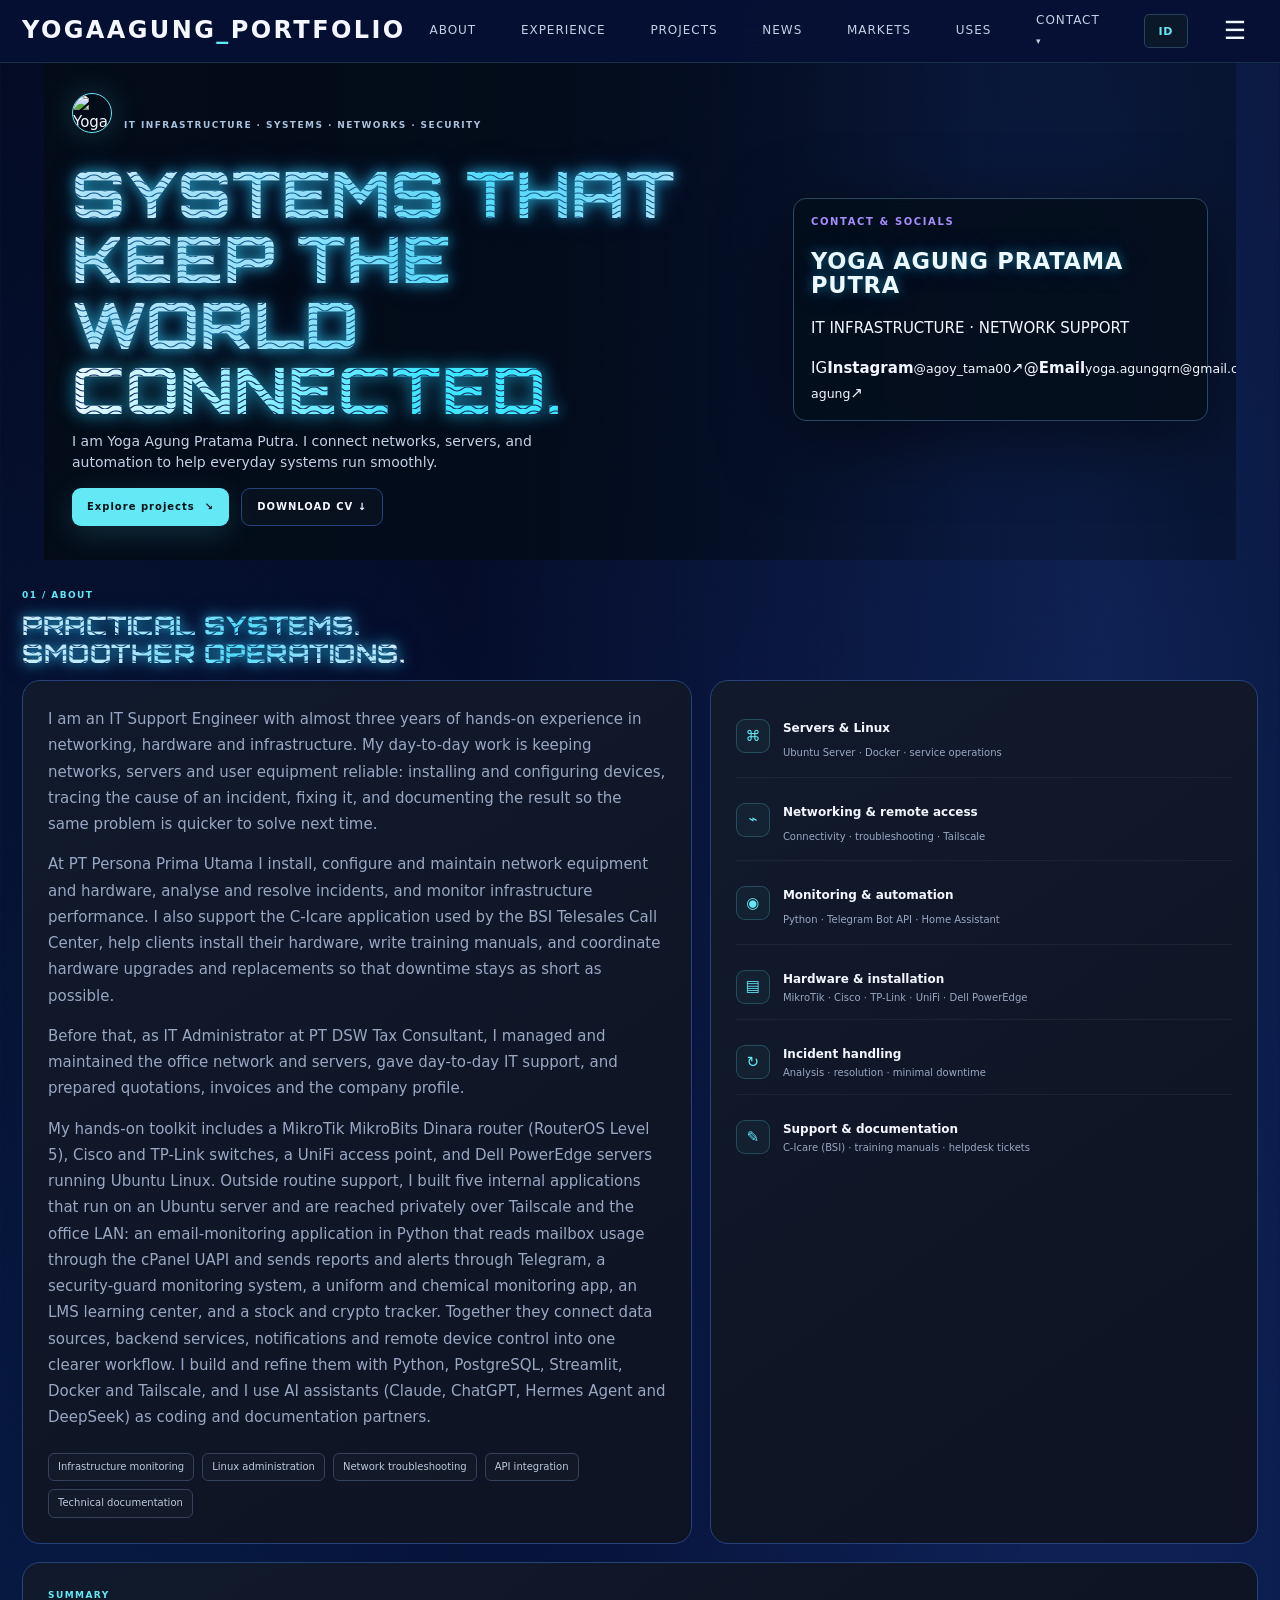
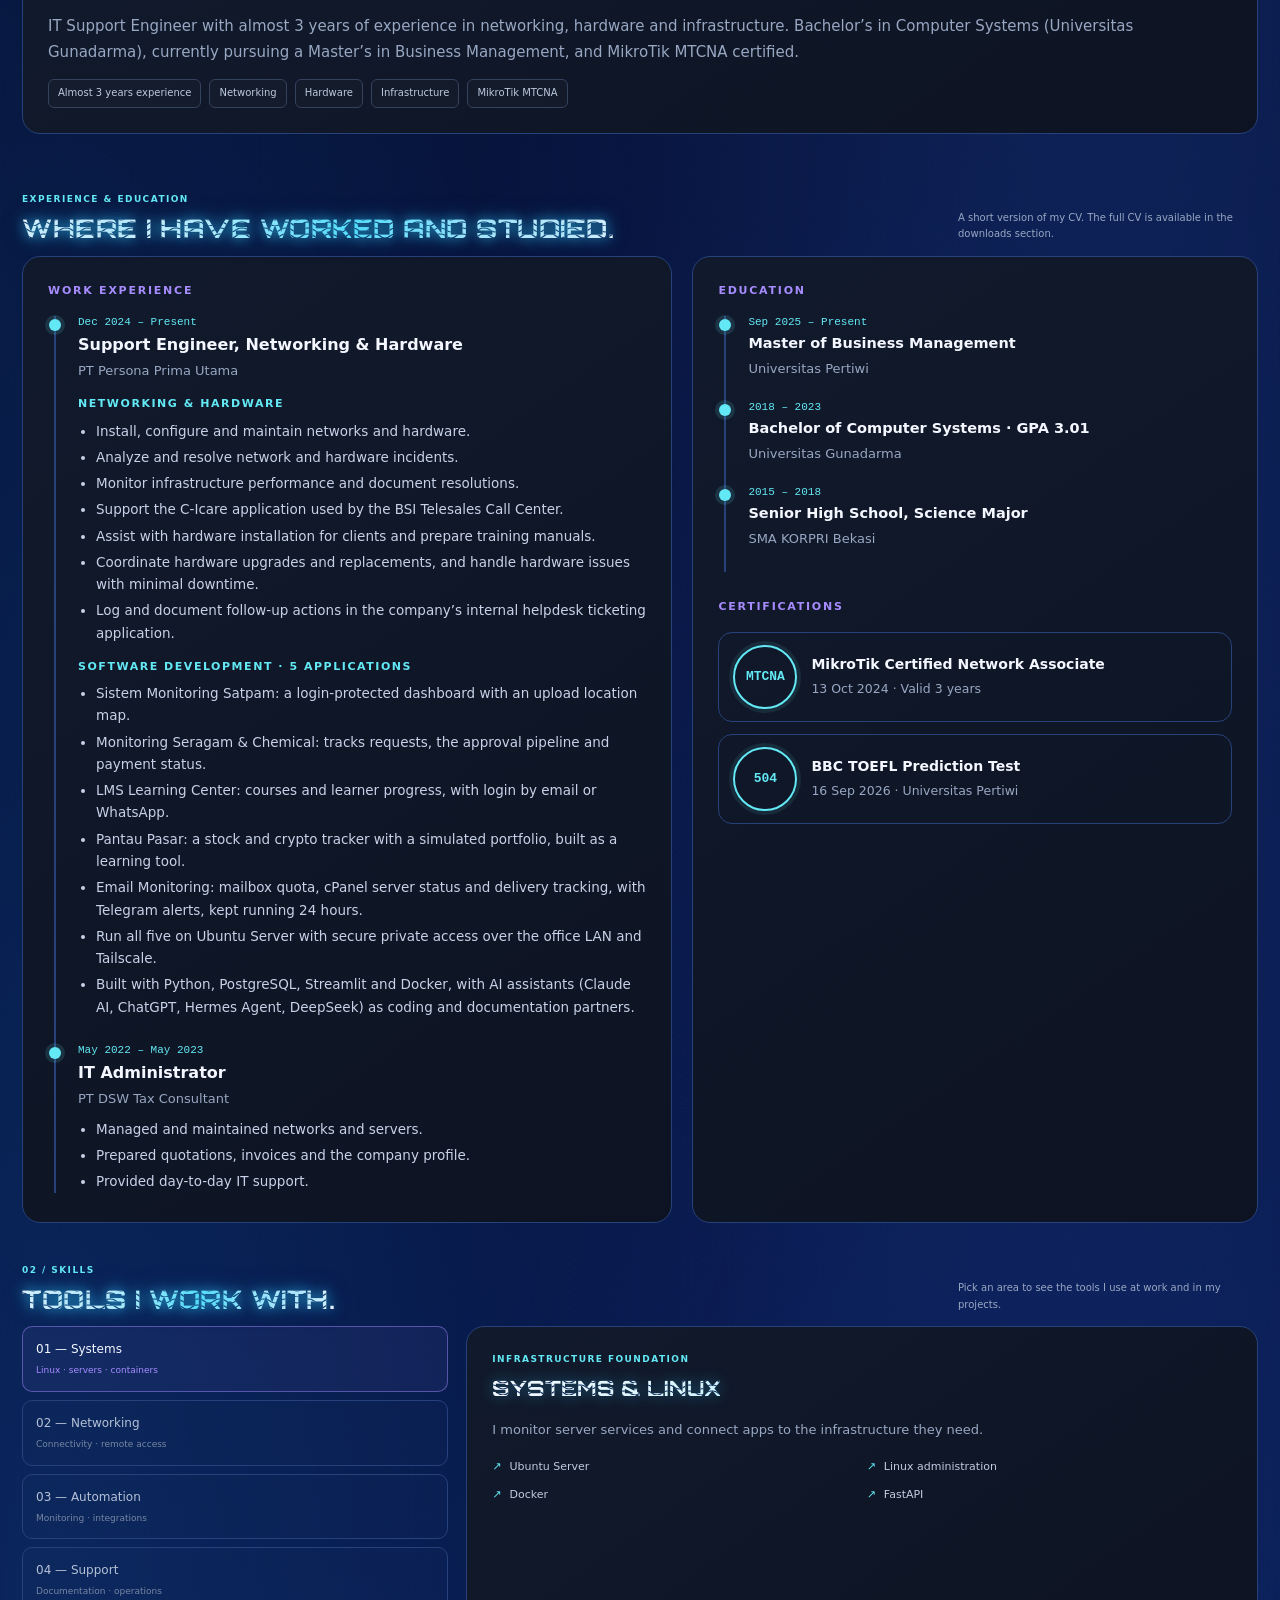
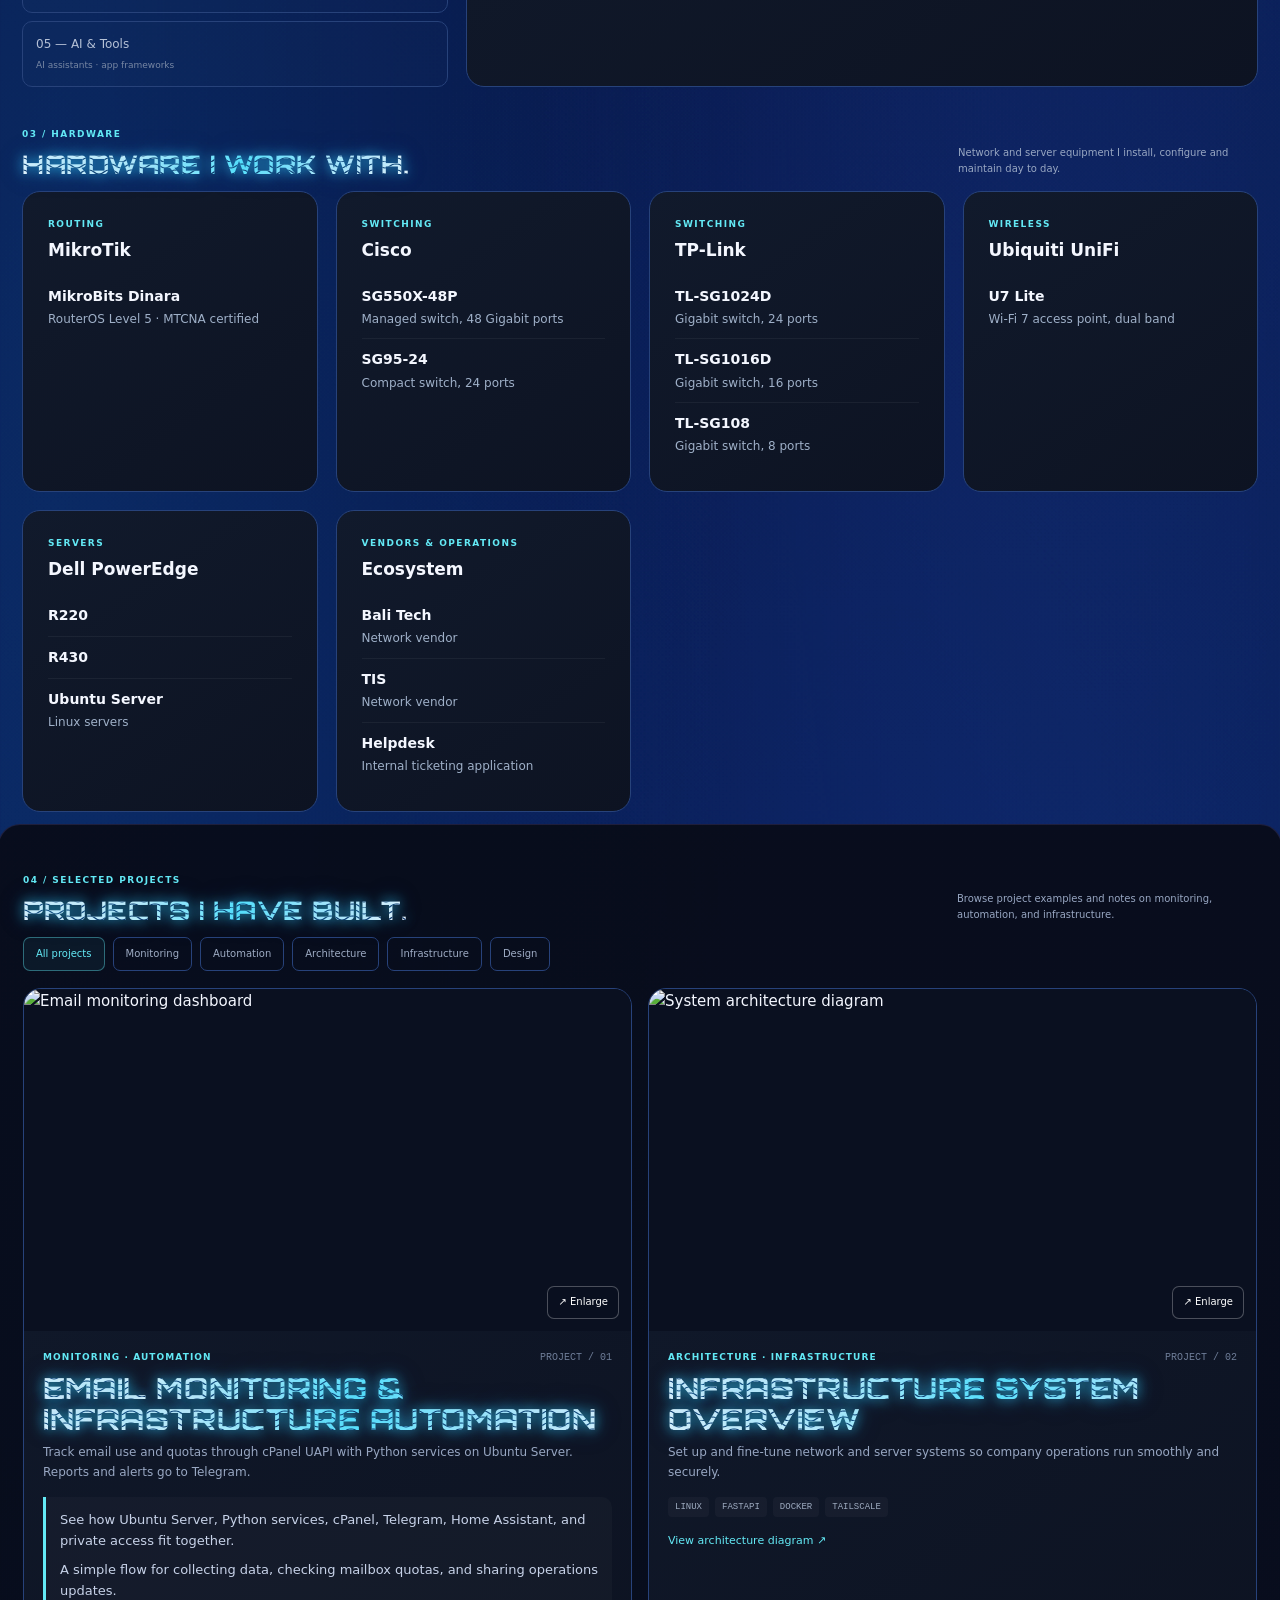
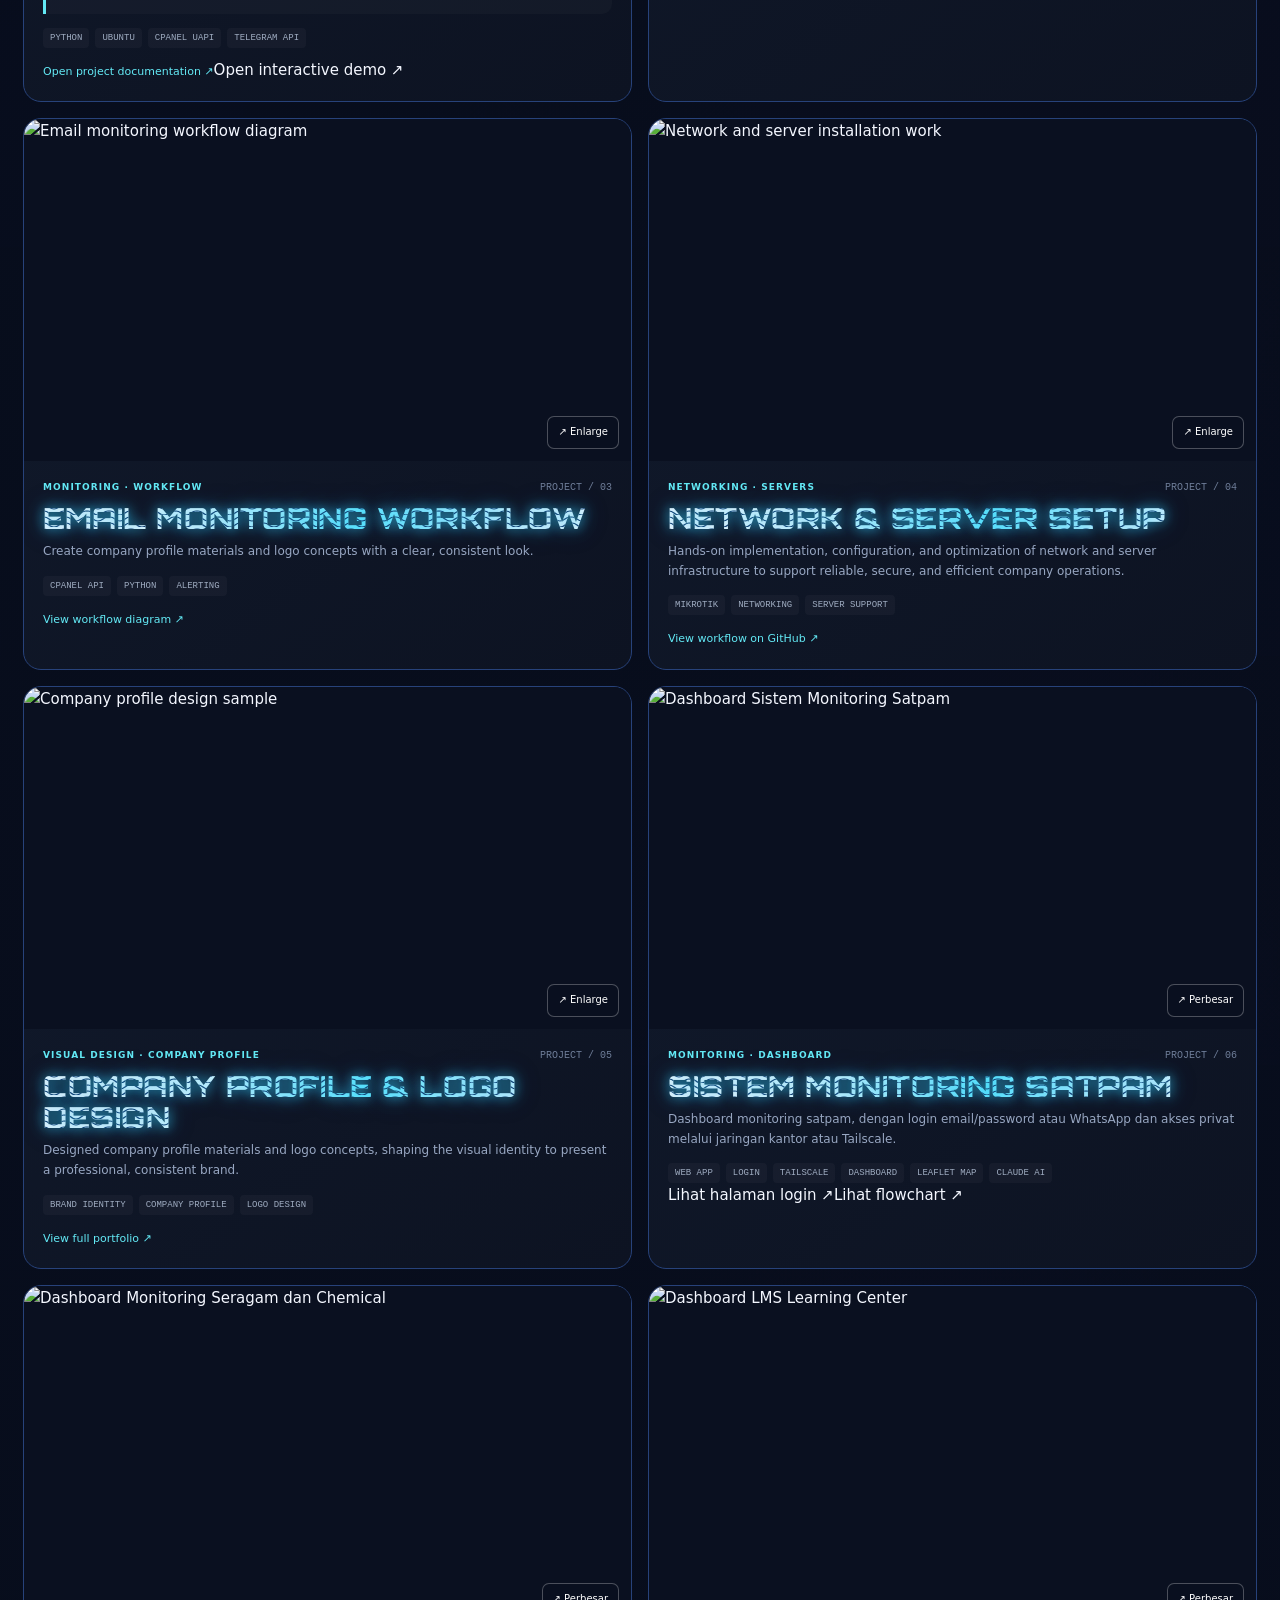
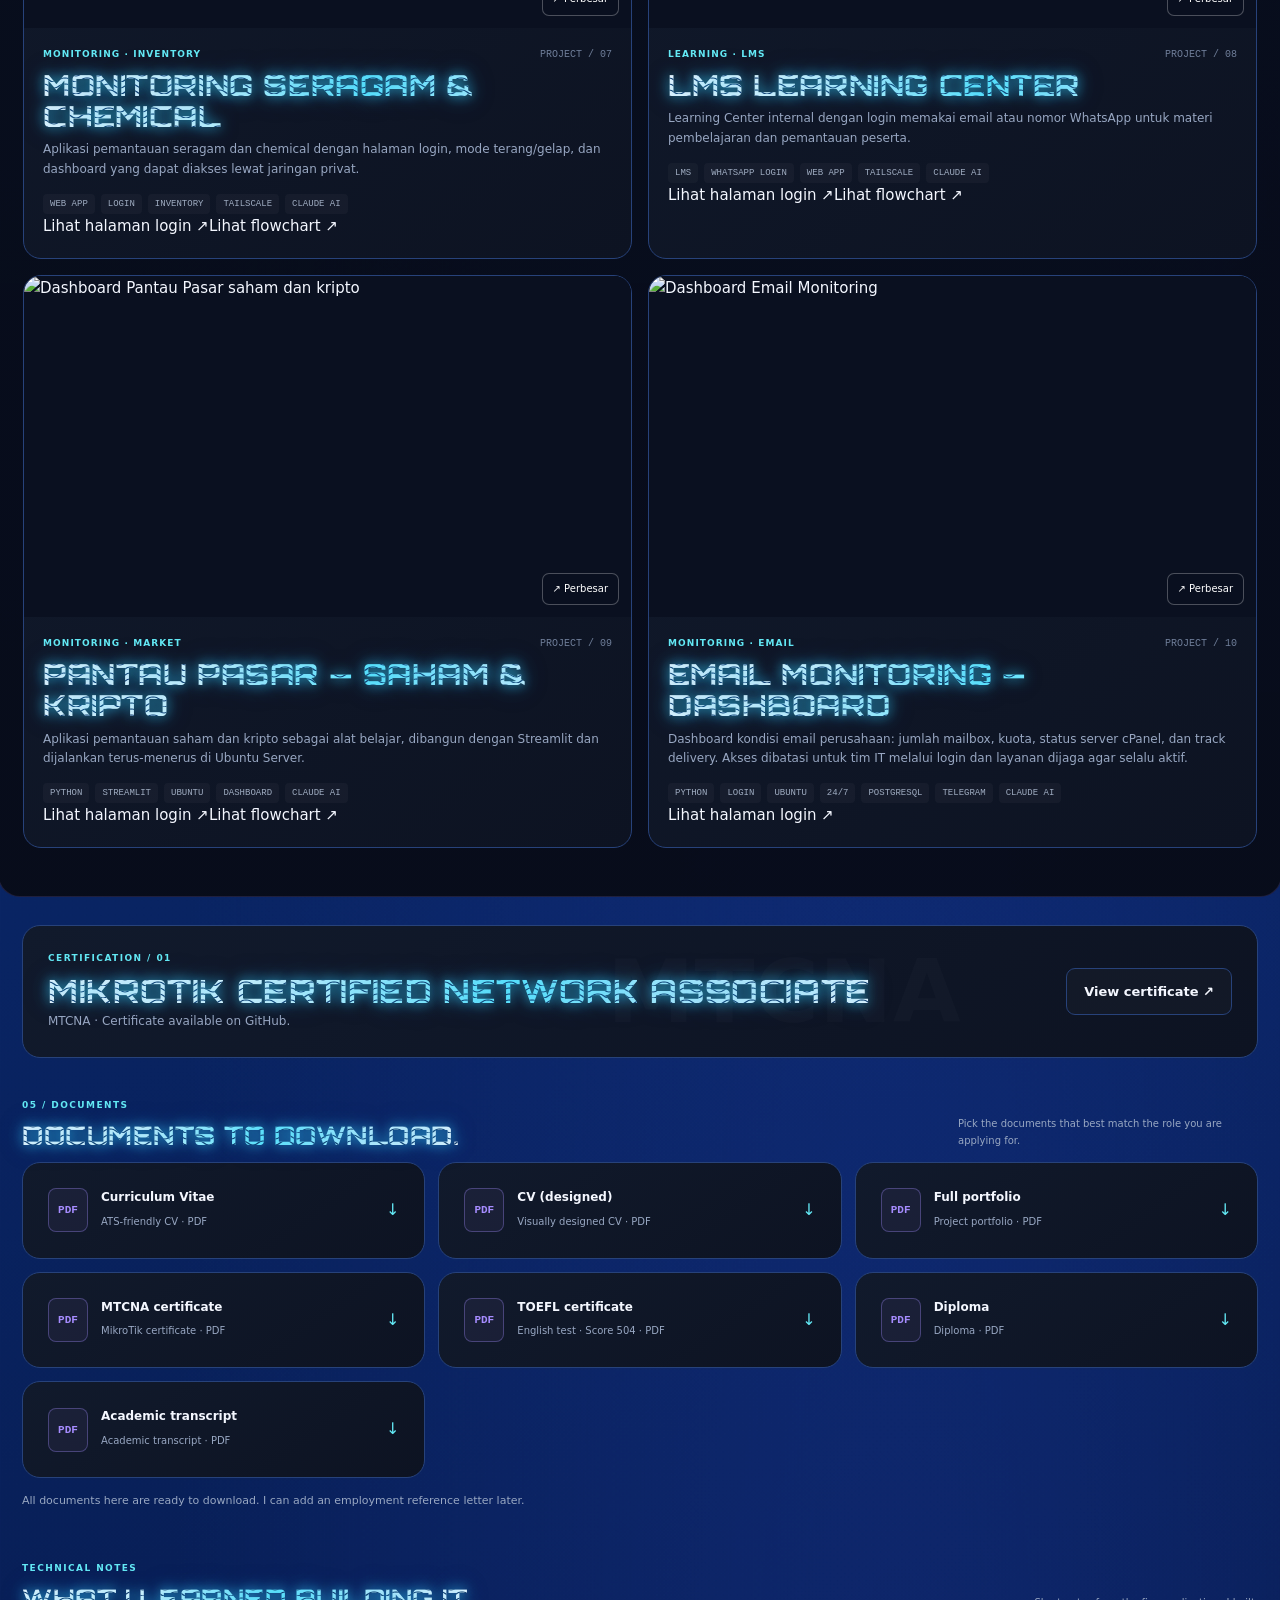
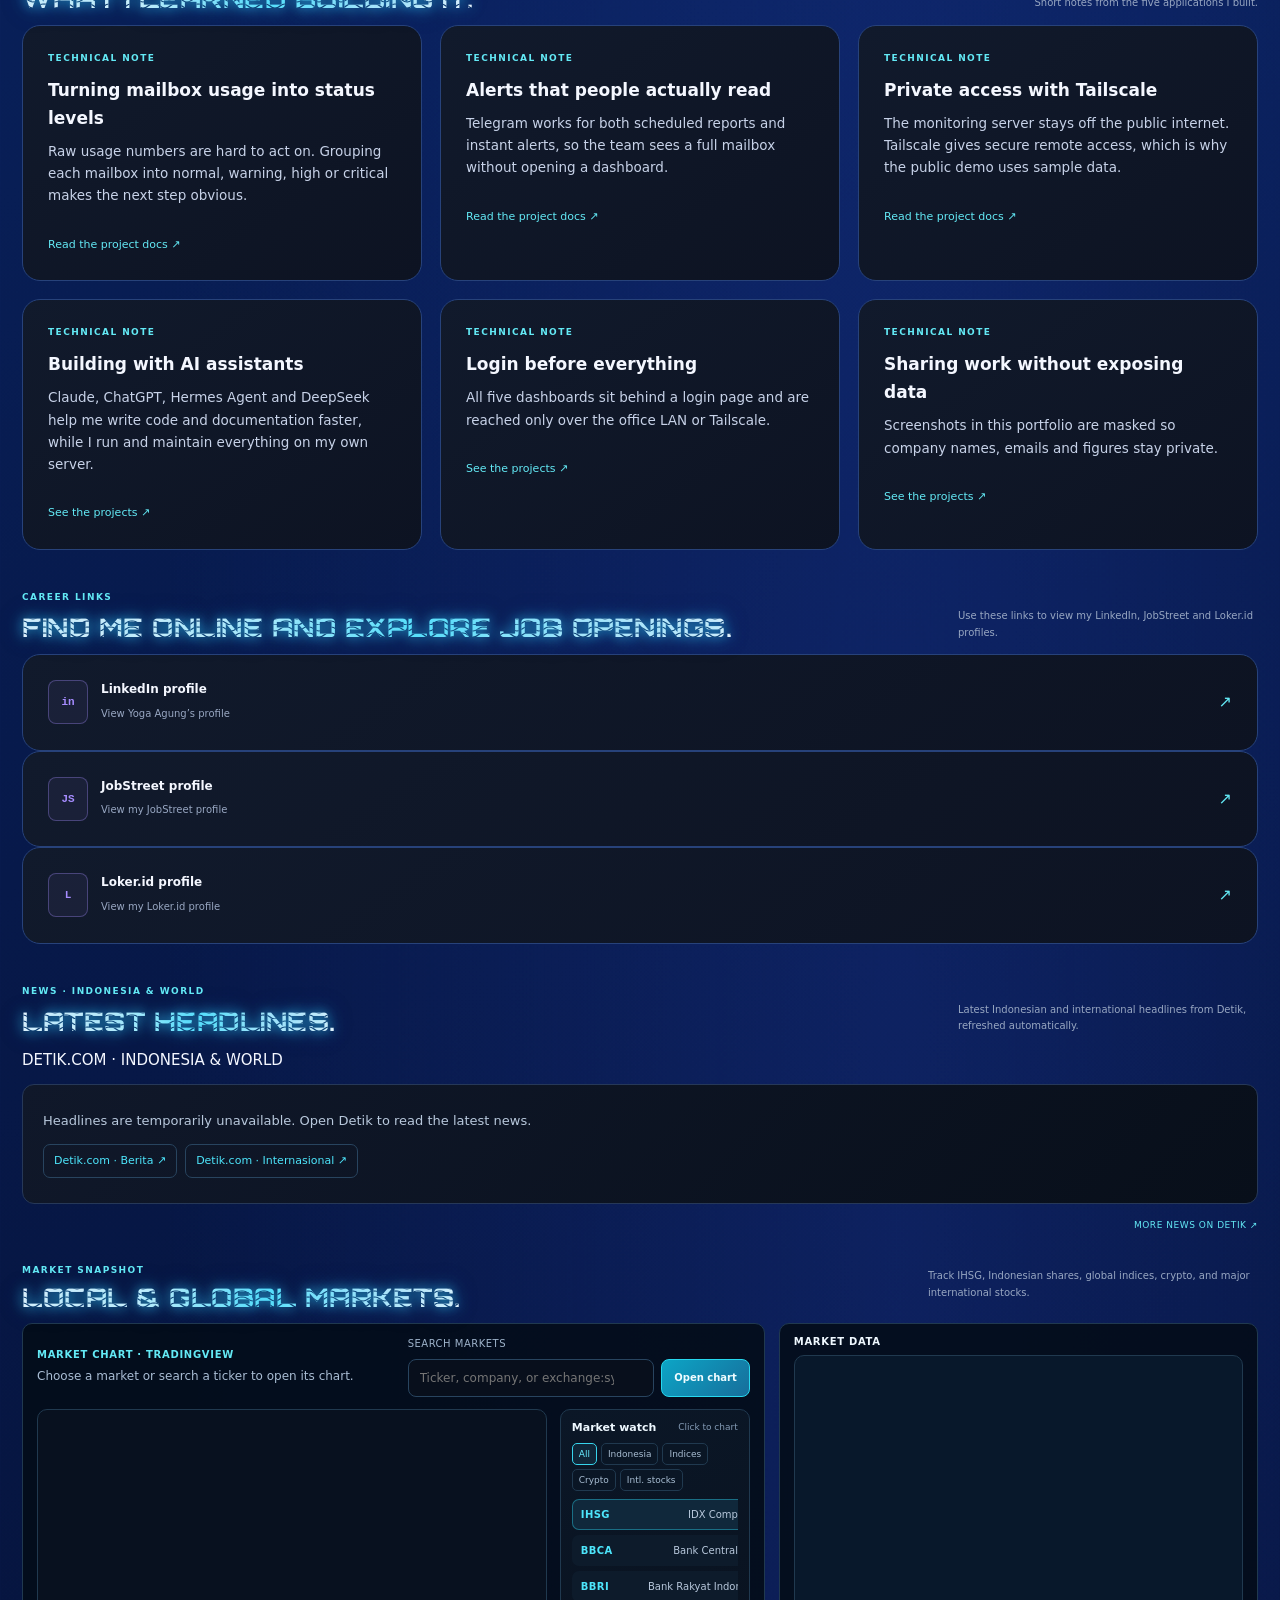
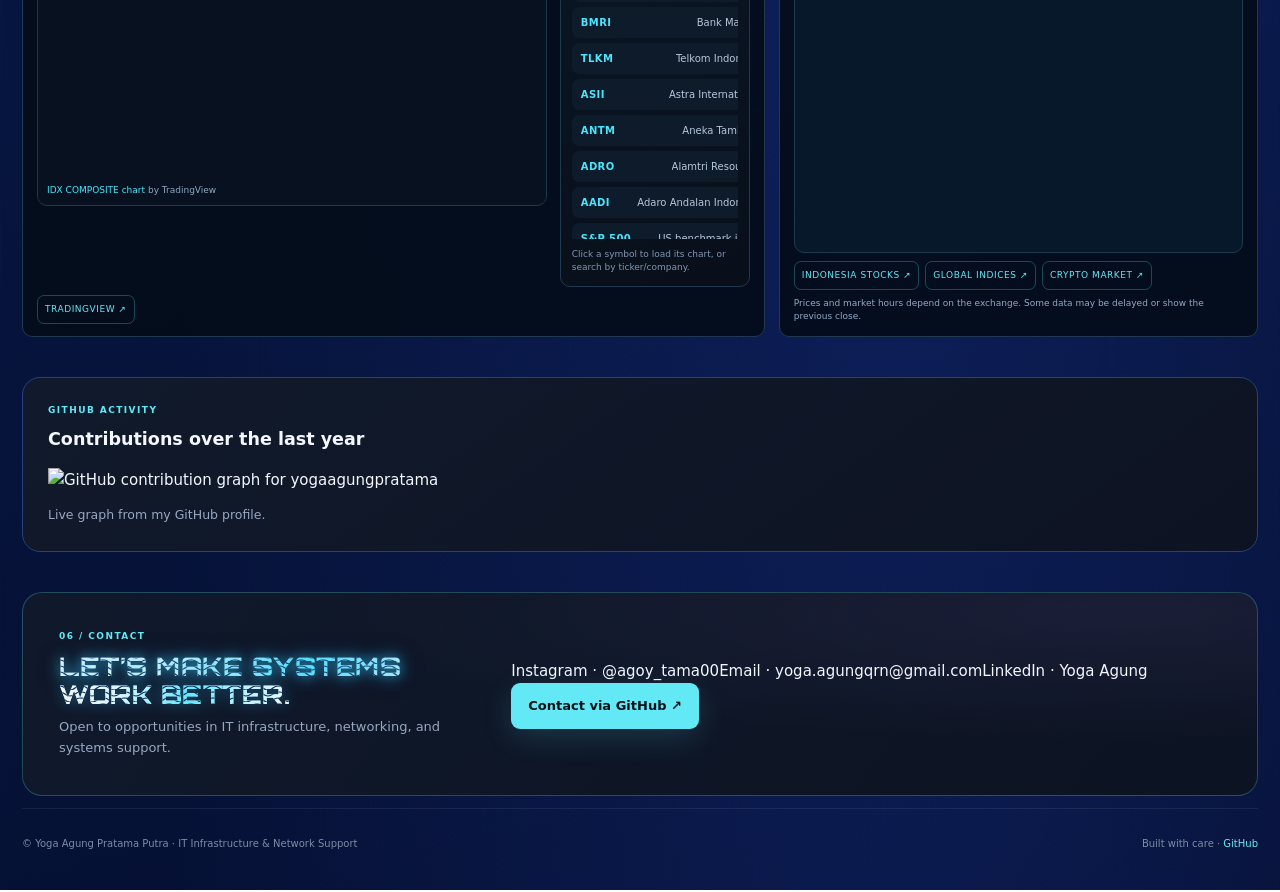
==== commit 8cc57f0e: "Blue gradient theme with batik edges, responsive nav fix, mask email flowchart and login photos Co-A" ====
--- a/index.html
+++ b/index.html
@@ -186,7 +186,19 @@
 <style id="market-modern-overrides">#market-snapshot .market-home-grid{grid-template-columns:minmax(0,1.55fr) minmax(300px,1fr)!important;align-items:stretch}#market-snapshot .stock-chart-heading{display:flex;align-items:center;justify-content:space-between;gap:18px;margin:0 0 12px;padding:0;border:0}#market-snapshot .stock-chart-title{min-width:180px}#market-snapshot .stock-chart-title h3{margin:0 0 5px}#market-snapshot .stock-chart-title p{margin:0;color:#a9bdd4;font-size:12px}#market-snapshot .stock-search-block{width:min(48%,390px);min-width:230px}#market-snapshot .stock-search-label{display:block;margin:0 0 6px;color:#9eb3cb;font-size:10px;letter-spacing:.05em;text-transform:uppercase}#market-snapshot .stock-search-controls{display:flex;gap:7px}#market-snapshot .stock-search-controls input{min-width:0;width:100%;height:38px;padding:0 11px;border:1px solid #28445f;border-radius:8px;background:#080f1c;color:#eef8ff;font:12px Inter,system-ui,sans-serif;outline:none}#market-snapshot .stock-search-controls input:focus{border-color:#29d8f2;box-shadow:0 0 0 3px #1fcce51c}#market-snapshot .stock-search-controls button{flex:none;padding:0 12px;border:1px solid #27d8ef;border-radius:8px;background:linear-gradient(135deg,#0ca5c6,#176e9b);color:#effcff;font:700 10px Inter,system-ui,sans-serif;cursor:pointer}#market-snapshot .stock-workspace{display:grid;grid-template-columns:minmax(0,1fr) 190px;gap:13px;align-items:stretch}#market-snapshot .finnhub-chart-frame{display:block;width:100%;height:clamp(340px,31vw,420px);min-height:340px;border:1px solid #20394f;border-radius:10px;background:#080d18}#market-snapshot .stock-watchlist{min-width:0;padding:11px;border:1px solid #20394f;border-radius:10px;background:linear-gradient(160deg,#0b1727,#080f1a)}#market-snapshot .stock-watchlist-heading{display:flex;align-items:center;justify-content:space-between;gap:6px;margin:0 0 9px}#market-snapshot .stock-watchlist-heading h4{margin:0;color:#eef8ff;font:700 11px Inter,system-ui,sans-serif}#market-snapshot .stock-watchlist-heading span{color:#849bb5;font:9px Inter,system-ui,sans-serif}#market-snapshot .stock-watchlist-items{display:grid;gap:5px;max-height:340px;overflow:auto}#market-snapshot .stock-watch-item{display:flex;align-items:center;justify-content:space-between;gap:6px;width:100%;padding:8px;border:1px solid transparent;border-radius:7px;background:#0d1b2b;color:#e8f4ff;text-align:left;cursor:pointer}#market-snapshot .stock-watch-item:hover,#market-snapshot .stock-watch-item.is-active{border-color:#29d8f266;background:#10283b}#market-snapshot .stock-ticker{color:#4de5fb;font:700 10px Inter,system-ui,sans-serif;letter-spacing:.04em}#market-snapshot .stock-company{overflow:hidden;color:#b8c8dc;font:10px Inter,system-ui,sans-serif;text-overflow:ellipsis;white-space:nowrap}#market-snapshot .stock-watchlist-hint{margin:9px 0 0;color:#8096b1;font-size:9px;line-height:1.5}#market .news-feed-error{grid-column:1/-1;display:flex;flex-direction:column;justify-content:center;gap:12px;min-height:120px;padding:18px 20px;border:1px solid #263858;border-radius:12px;background:linear-gradient(135deg,#10182a,#080f1a);color:#b8c8dc}#market .news-feed-error p{margin:0;font-size:13px;line-height:1.6}#market .news-feed-error-links{display:flex;flex-wrap:wrap;gap:8px}#market .news-feed-error-links a{padding:7px 10px;border:1px solid #28445f;border-radius:7px;color:#4de5fb;font-size:11px;text-decoration:none}#market .news-feed-error-links a:hover{border-color:#29d8f2;background:#10283b}@media(max-width:1050px){#market-snapshot .market-home-grid{grid-template-columns:1fr!important}}@media(max-width:760px){#market-snapshot .stock-chart-heading{display:grid;grid-template-columns:1fr;gap:10px}#market-snapshot .stock-search-block{width:100%;min-width:0}#market-snapshot .stock-workspace{grid-template-columns:minmax(0,1fr) 170px}#market-snapshot .finnhub-chart-frame{height:350px;min-height:350px}}@media(max-width:560px){#market-snapshot .stock-workspace{grid-template-columns:1fr}#market-snapshot .finnhub-chart-frame{height:320px;min-height:320px}#market-snapshot .stock-watchlist-items{grid-template-columns:repeat(2,minmax(0,1fr));max-height:none}#market-snapshot .stock-watchlist{padding:10px}}#market-snapshot .market-home-grid .market-panel:nth-child(2){display:flex;flex-direction:column;min-height:100%}#market-snapshot .market-home-grid .market-panel:nth-child(2)>h3{flex:none}#market-snapshot .market-index-widget{height:auto!important;min-height:320px;flex:1 1 auto;width:100%;overflow:visible;border:1px solid #20394f;border-radius:10px;background:#08182b;color-scheme:dark;--tv-widget-background-color:#08182b;--tv-widget-text-color:#eaf5ff;--tv-widget-price-text-color:#f4fbff;--tv-widget-accent-color:#42ddf7;--tv-widget-positive-color:#35d399;--tv-widget-negative-color:#fb7185;--tv-widget-scales-font-color:#aac1d8;--tv-widget-font-family:Inter,system-ui,sans-serif}#market-snapshot .market-index-widget tv-market-data{display:block;width:100%;height:100%}.hero{border-bottom:0!important}.ps-box{margin:14px 0 4px;padding:12px 14px;border-left:3px solid var(--cyan);background:#ffffff06;border-radius:0 10px 10px 0}.ps-box p{font-size:13px;color:#c7d2e8;margin:0 0 7px}.ps-box p:last-child{margin:0}.ps-box b{color:var(--cyan)}.xp-grid{display:grid;grid-template-columns:1.15fr 1fr;gap:20px}.xp-h{font-size:11px;letter-spacing:.16em;text-transform:uppercase;color:var(--violet);margin:0 0 16px}.xp-item{position:relative;padding:0 0 22px 22px;border-left:2px solid var(--line);margin-left:6px}.xp-item:last-child{padding-bottom:0}.xp-item:before{content:"";position:absolute;left:-7px;top:3px;width:12px;height:12px;border-radius:50%;background:var(--cyan);box-shadow:0 0 0 4px #63e9f522}.xp-date{font:11px ui-monospace,monospace;color:var(--cyan);margin-bottom:4px}.xp-item h3{font-size:16px;margin:0 0 2px}.xp-item.small h3{font-size:14.5px}.xp-org{color:var(--muted);font-size:13px;margin-bottom:8px}.xp-item.small .xp-org{margin:0}.xp-item ul{margin:0;padding-left:18px;color:#c7d2e8;font-size:13.5px}.xp-item li{margin:4px 0}.note-grid{display:grid;grid-template-columns:repeat(3,1fr);gap:18px}.note-card h3{font-size:17px;margin:10px 0 8px}.note-card p{color:#c7d2e8;font-size:13.5px;margin:0 0 14px}@media(max-width:900px){.xp-grid,.note-grid{grid-template-columns:1fr}}
 .cert-badges{display:grid;gap:12px}.cert-badge{display:flex;gap:14px;align-items:center;border:1px solid var(--line);border-radius:14px;padding:12px 14px;text-decoration:none;transition:transform .2s,border-color .2s}.cert-badge:hover{transform:translateY(-2px);border-color:var(--cyan)}.cb-mark{flex:none;min-width:64px;height:64px;padding:0 8px;border-radius:50%;display:grid;place-items:center;border:2px solid var(--cyan);color:var(--cyan);font:800 13px ui-monospace,monospace;box-shadow:0 0 0 4px #63e9f518;text-align:center}.cb-text b{display:block;font-size:14px}.cb-text small{color:var(--muted);font-size:12.5px}
 .nav-drop{position:relative;display:inline-block}.nav-drop>a:after{content:" ▾";font-size:9px}.drop-menu{display:none;position:absolute;top:100%;right:0;min-width:180px;padding:8px;margin-top:6px;border:1px solid var(--line);border-radius:12px;background:#0b1120f7;backdrop-filter:blur(14px);flex-direction:column;gap:2px;box-shadow:0 14px 34px #0009;z-index:30}.nav-drop:hover .drop-menu,.nav-drop:focus-within .drop-menu{display:flex}.drop-menu:before{content:"";position:absolute;left:0;right:0;top:-8px;height:8px}.drop-menu a{display:block;padding:9px 12px;border-radius:8px;white-space:nowrap;text-transform:none;letter-spacing:.02em;font-size:12.5px}.drop-menu a:hover{background:#63e9f514}.navlinks a.sub{padding-left:22px;font-size:12.5px;color:var(--muted)}
-</style></head>
+</style><style id="blue-batik-theme">
+:root{--bg:#050b24;--bg2:#081338;--panel:#0b1a42;--panel2:#0e2150;--line:#27427a;--bw:clamp(14px,calc((100vw - 1500px)/2 + 10px),110px)}
+
+body{background:radial-gradient(ellipse at 86% 6%,#3b7bff2e 0,transparent 40rem),radial-gradient(ellipse at 4% 34%,#1e9bff22 0,transparent 42rem),radial-gradient(ellipse at 70% 88%,#2a4fd633 0,transparent 46rem),linear-gradient(165deg,#040a22 0%,#071647 30%,#0a2a70 60%,#07194a 82%,#050f30 100%)}
+html:before{content:"";position:fixed;inset:0;z-index:-1;pointer-events:none;opacity:.42;background-image:url("/yogaagungpratama/assets/batik-left.png"),url("/yogaagungpratama/assets/batik-right.png");background-repeat:repeat-y,repeat-y;background-position:left top,right top;background-size:var(--bw) auto,var(--bw) auto}
+.site-head{background:#061033e6}
+@media (max-width:1200px){.nav-inline{display:none}.language-toggle{margin-left:auto}}
+html{-webkit-text-size-adjust:100%;text-size-adjust:100%}
+.site-head{padding-top:env(safe-area-inset-top)}
+img,svg,video{max-width:100%}
+@media (max-width:700px){:root{--bw:10px}html:before{opacity:.5}}
+</style>
+</head>
 <body>
 <div class="progress" id="progress"></div>
 <header class="site-head"><div class="wrap nav"><a class="brand" href="#home" aria-label="Yoga — Home">YOGAAGUNG<b>_</b>PORTFOLIO</a><nav class="nav-inline" aria-label="Main navigation"><a href="#tentang">About</a><a href="#pengalaman" data-en="Experience" data-id="Pengalaman">Experience</a><a href="#proyek">Projects</a><a href="#market">News</a><a href="#market-snapshot">Markets</a><a href="/yogaagungpratama/uses/" data-en="Uses" data-id="Setup">Uses</a><span class="nav-drop"><a href="#kontak" aria-haspopup="true">Contact</a><span class="drop-menu"><a href="#kontak" data-en="Contact" data-id="Kontak">Contact</a><a href="#dokumen" data-en="Documents" data-id="Dokumen">Documents</a><a href="#career" data-en="Career links" data-id="Tautan karier">Career links</a></span></span></nav><button class="language-toggle" id="languageToggle" type="button" aria-label="Switch to Indonesian">ID</button><button class="menu-toggle" id="menuToggle" aria-expanded="false" aria-controls="navLinks" aria-label="Open navigation menu">☰</button></div><nav class="navlinks" id="navLinks" aria-hidden="true"><a href="#tentang">About</a><a href="#pengalaman" data-en="Experience" data-id="Pengalaman">Experience</a><a href="#keahlian">Skills</a><a href="#perangkat" data-en="Hardware" data-id="Perangkat">Hardware</a><a href="#proyek">Projects</a><a href="#market">News</a><a href="#market-snapshot">Markets</a><a href="/yogaagungpratama/uses/" data-en="Uses" data-id="Setup">Uses</a><a href="#kontak" data-en="Contact" data-id="Kontak">Contact</a><a class="sub" href="#dokumen" data-en="Documents" data-id="Dokumen">Documents</a><a class="sub" href="#career" data-en="Career links" data-id="Tautan karier">Career links</a><a class="nav-cta" href="https://github.com/yogaagungpratama" target="_blank" rel="noreferrer">GitHub ↗</a></nav></header>
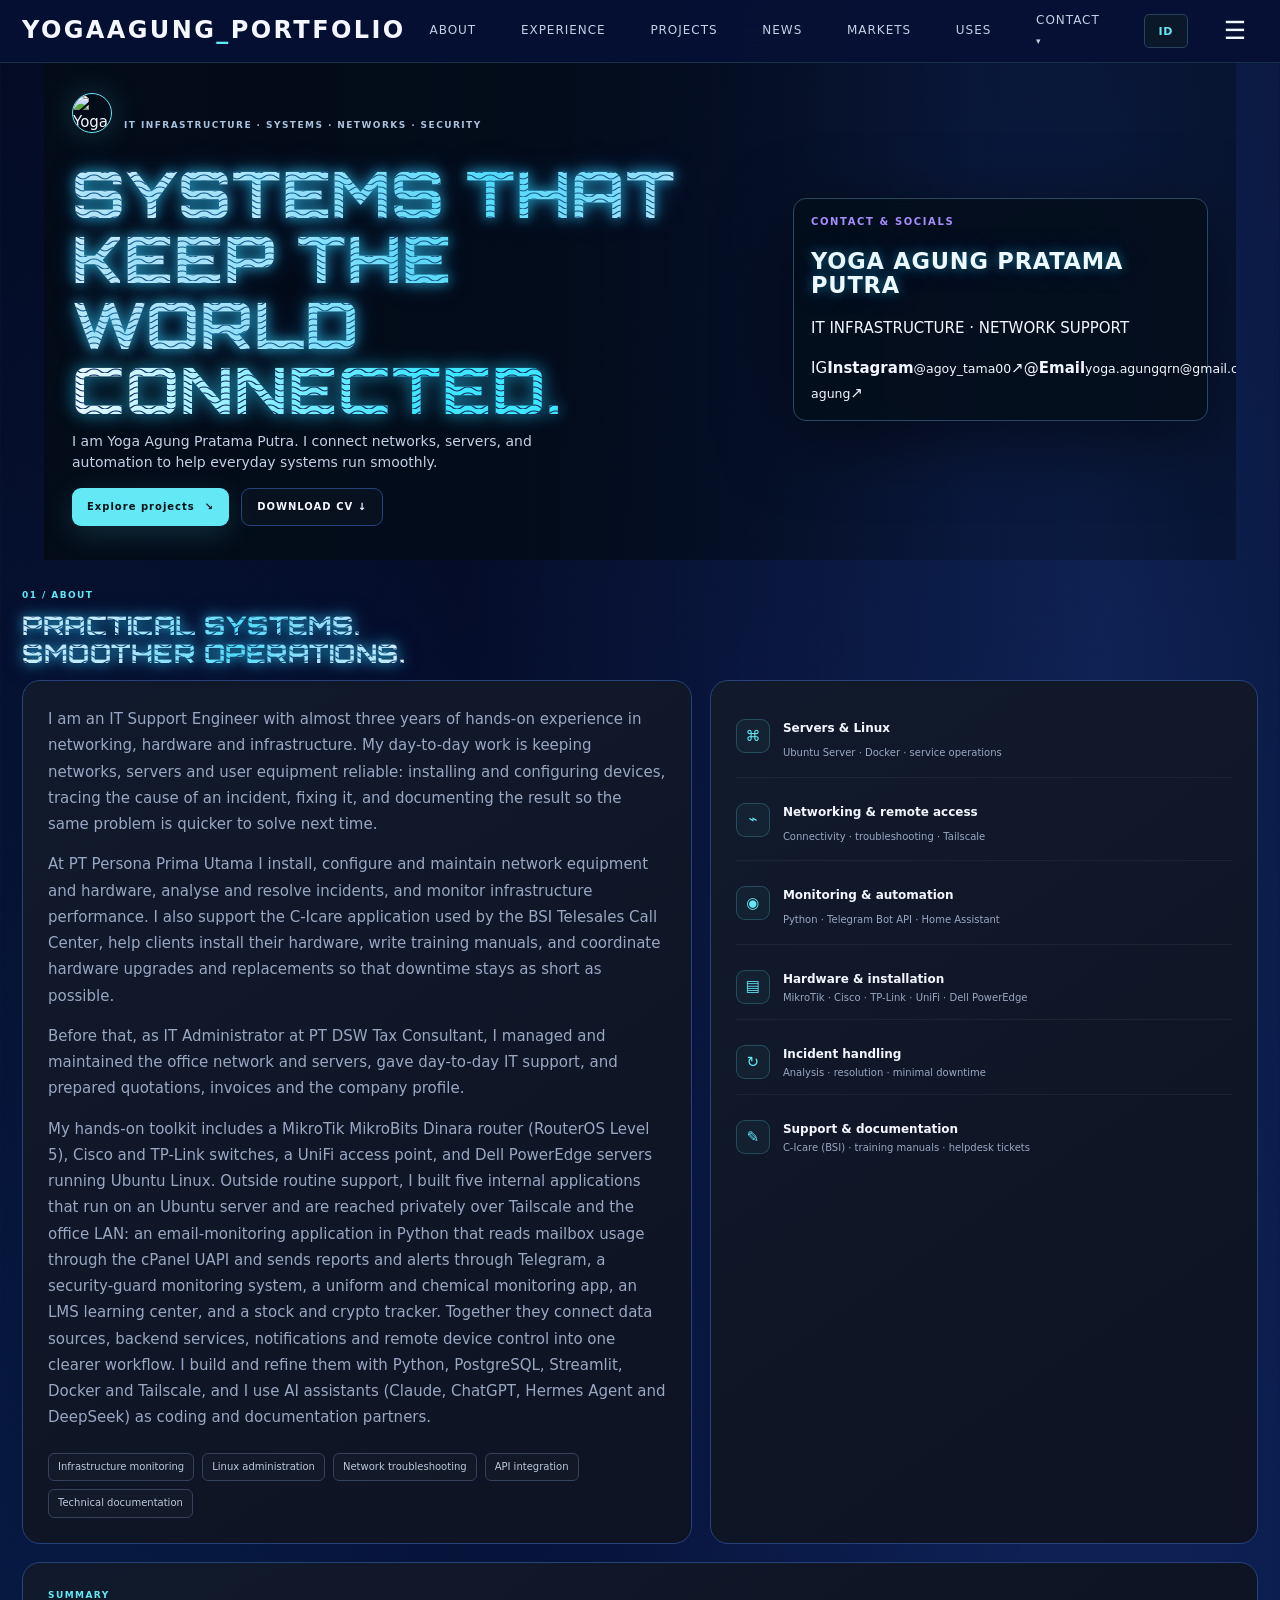
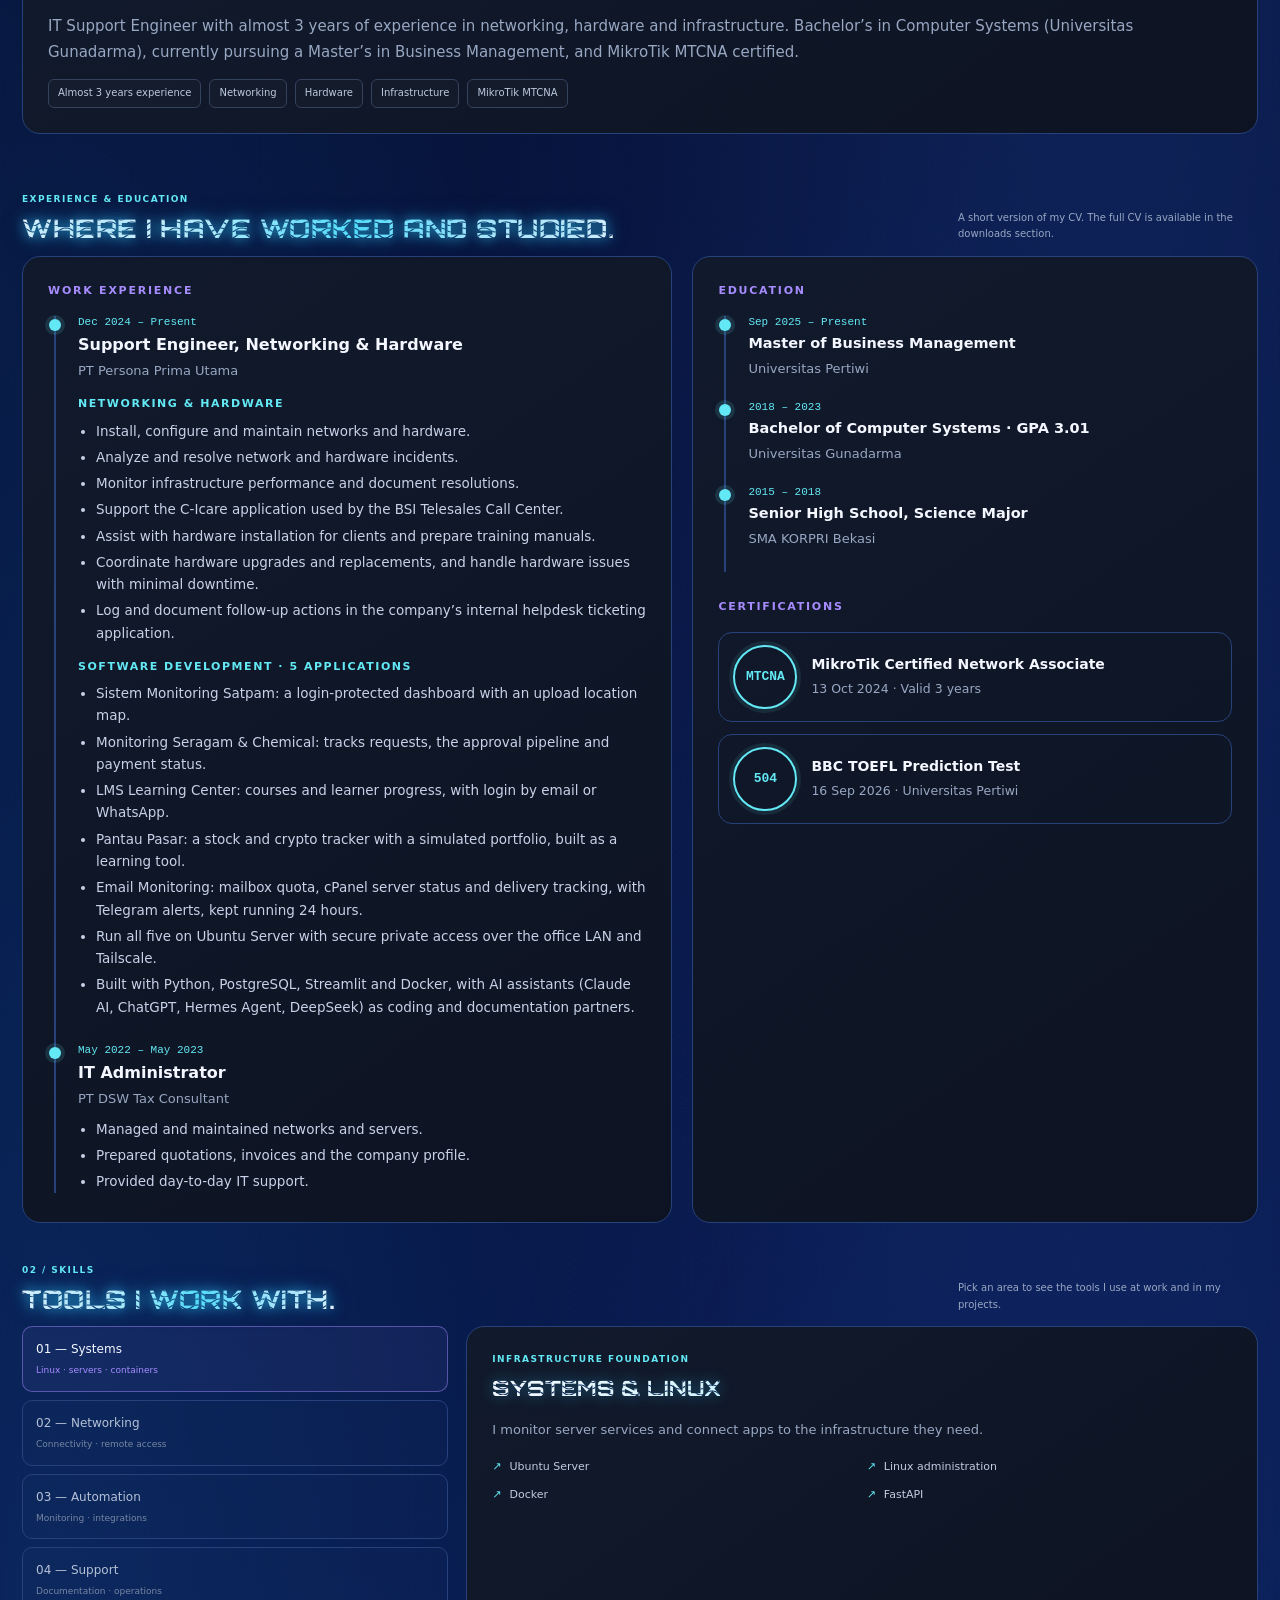
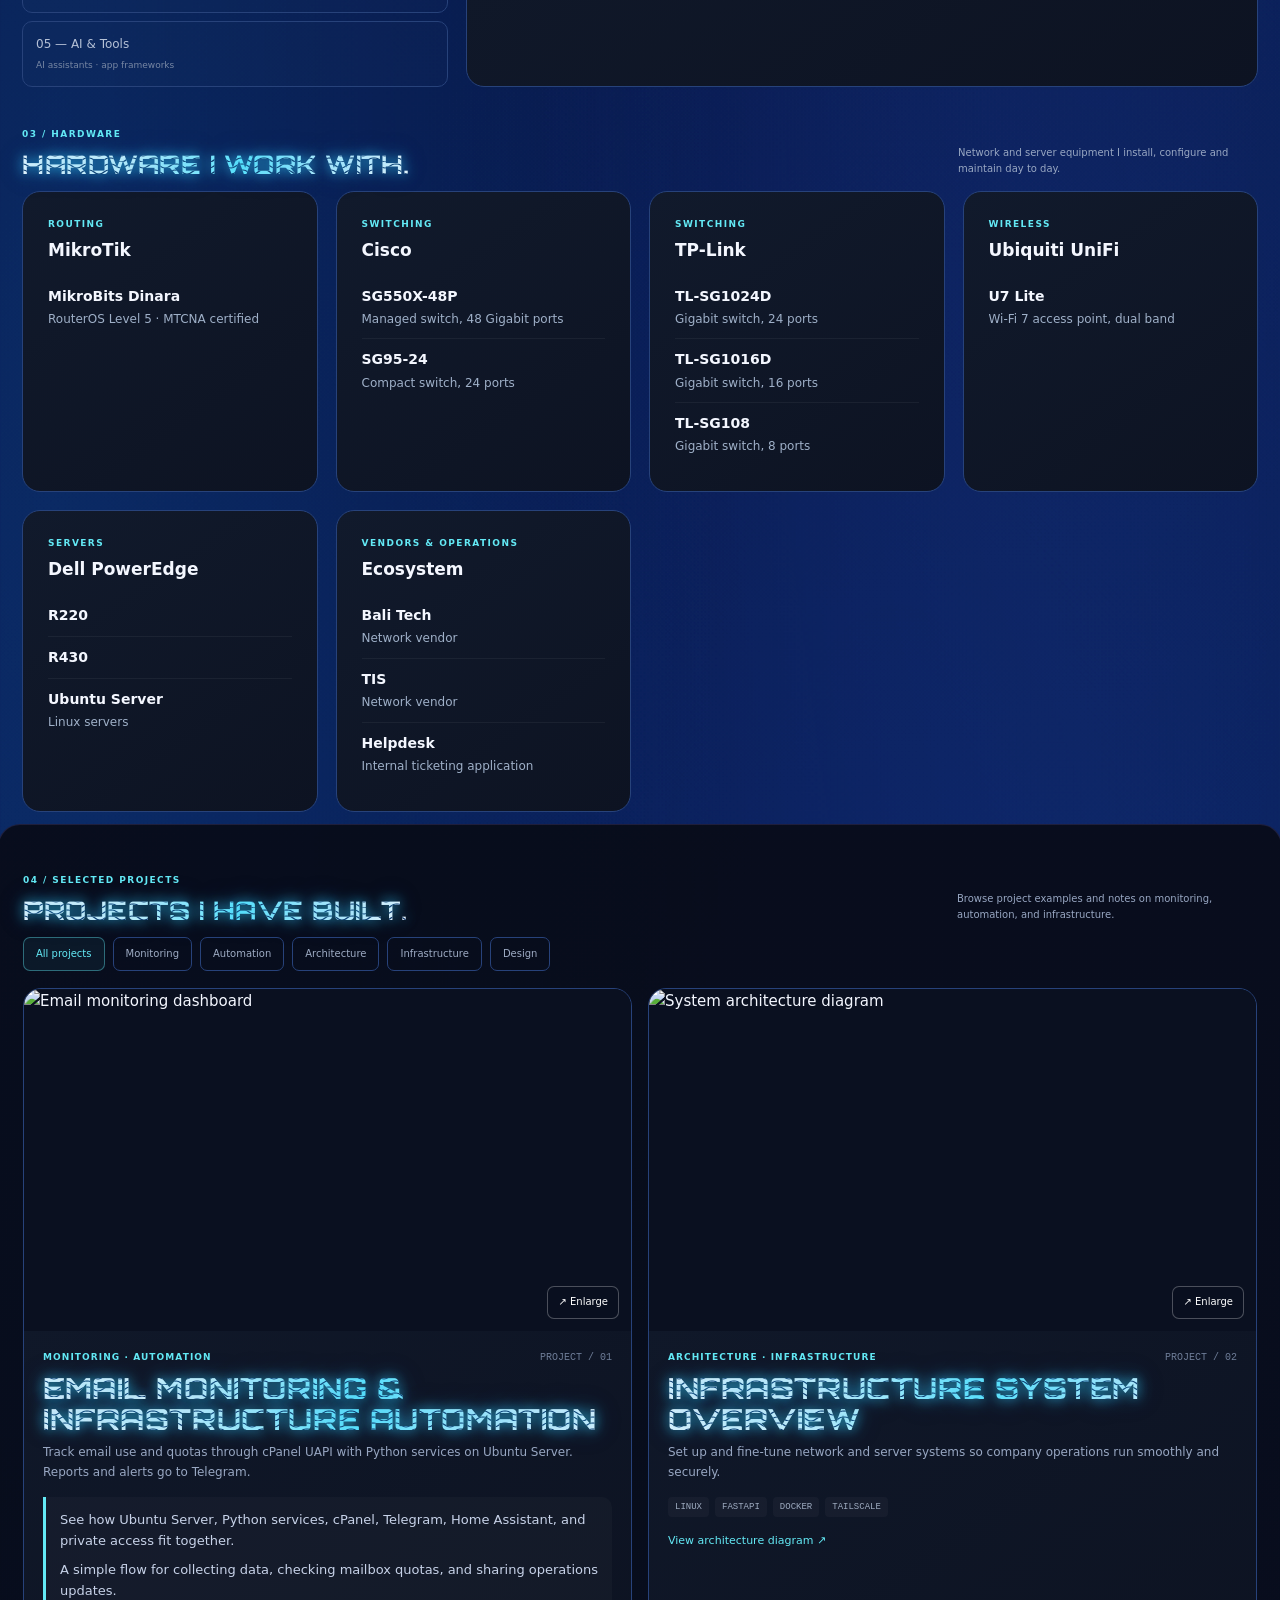
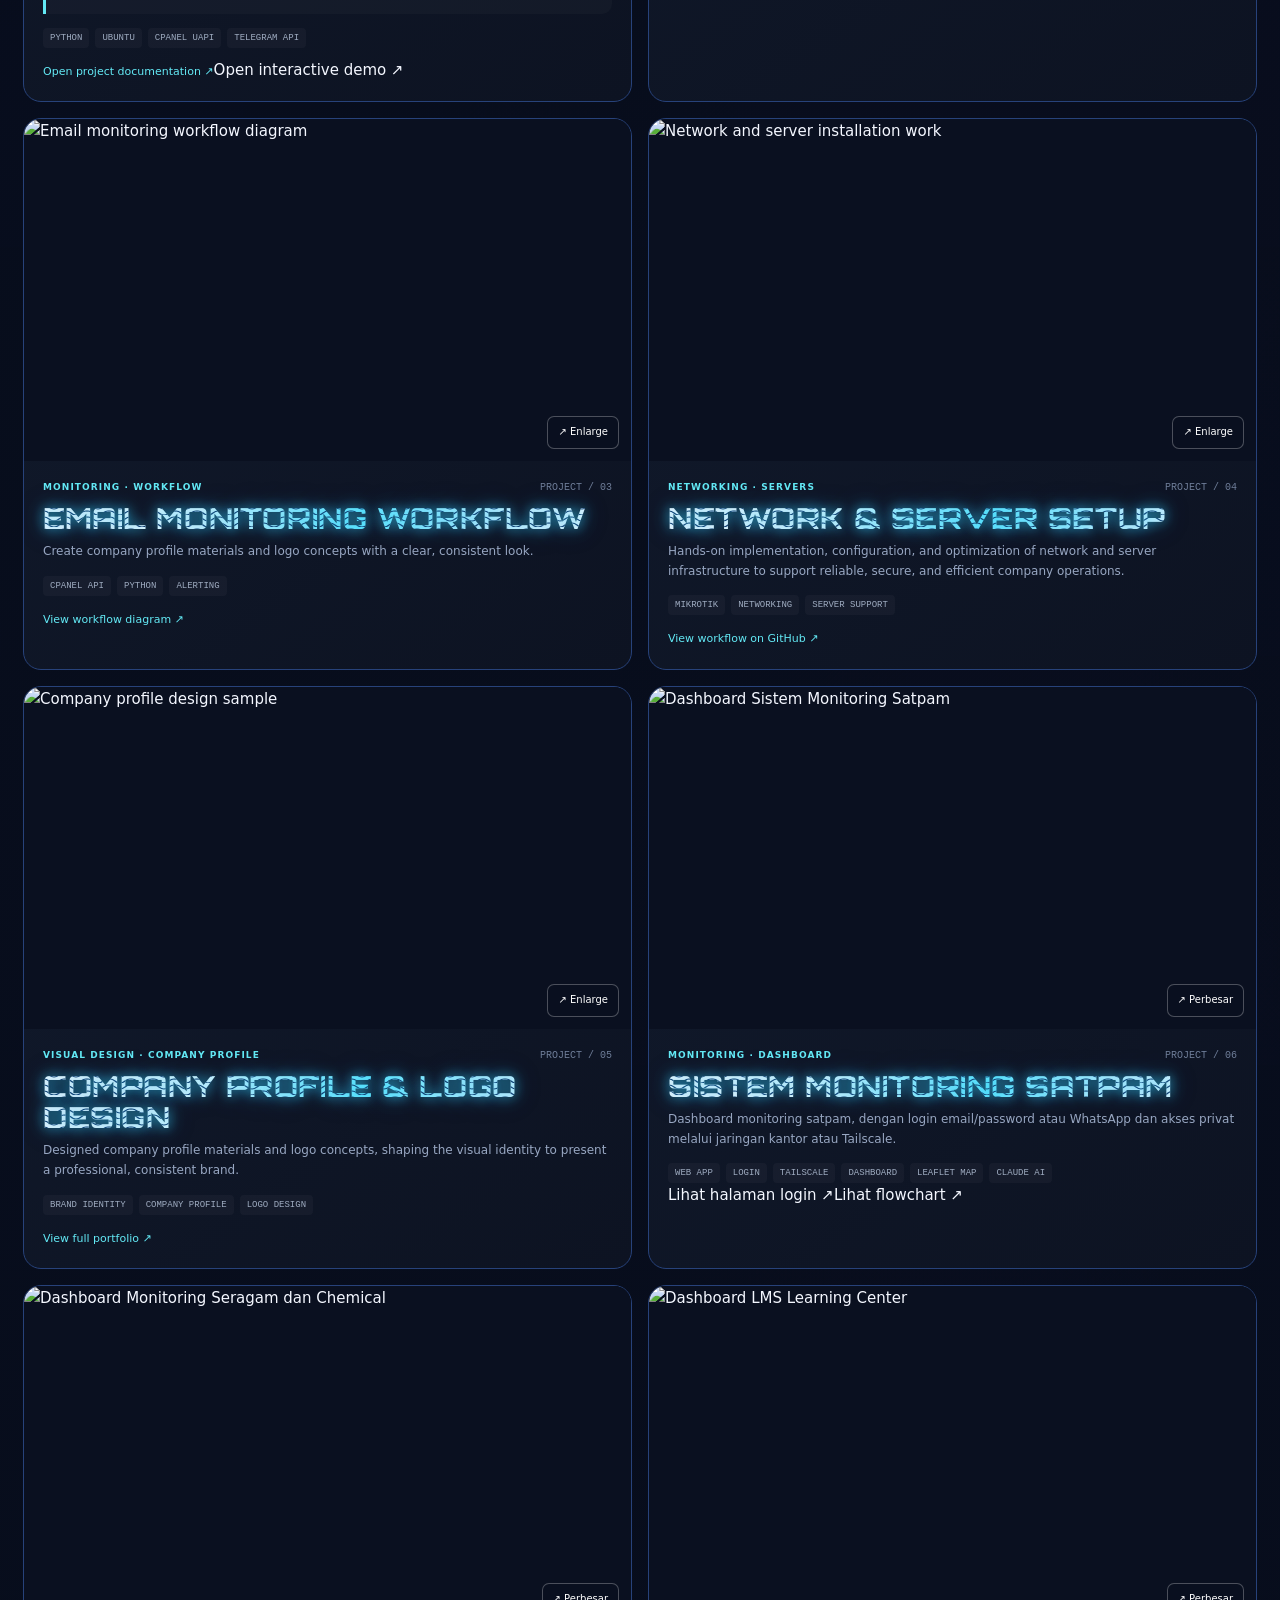
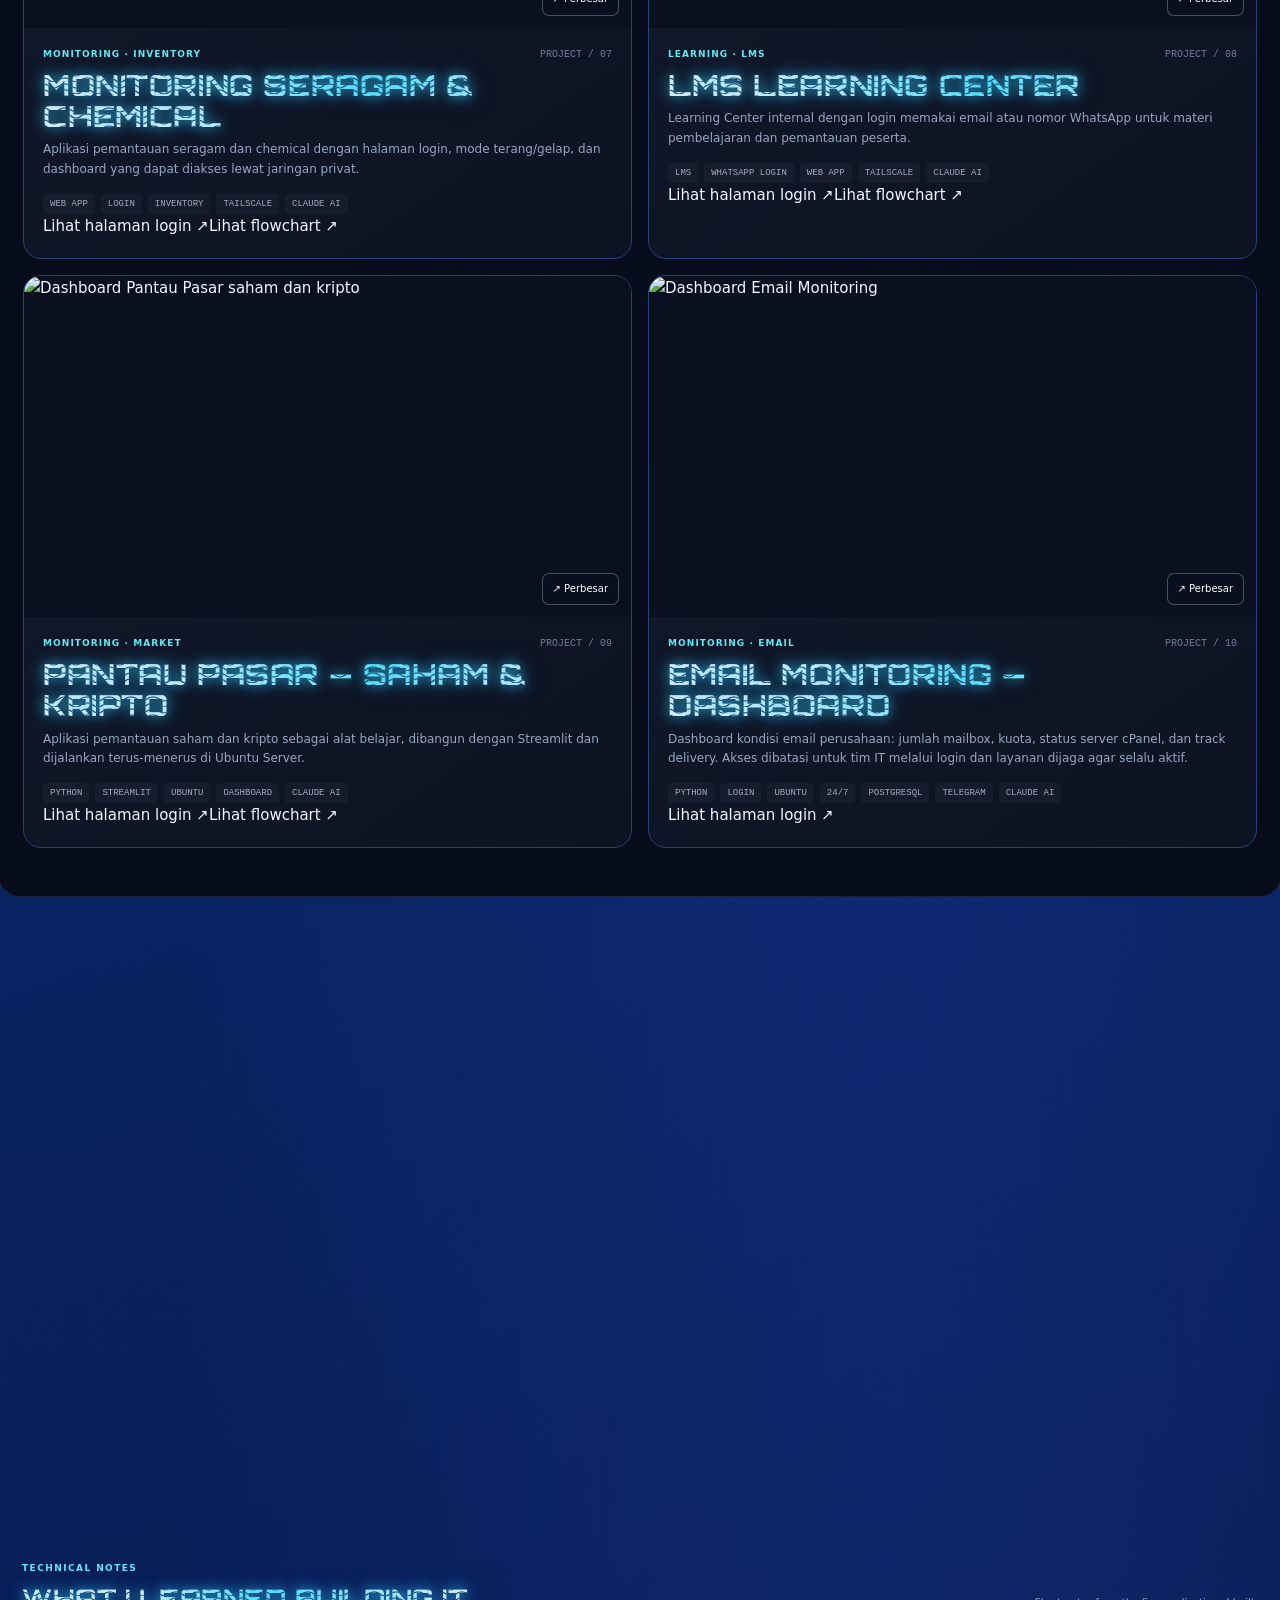
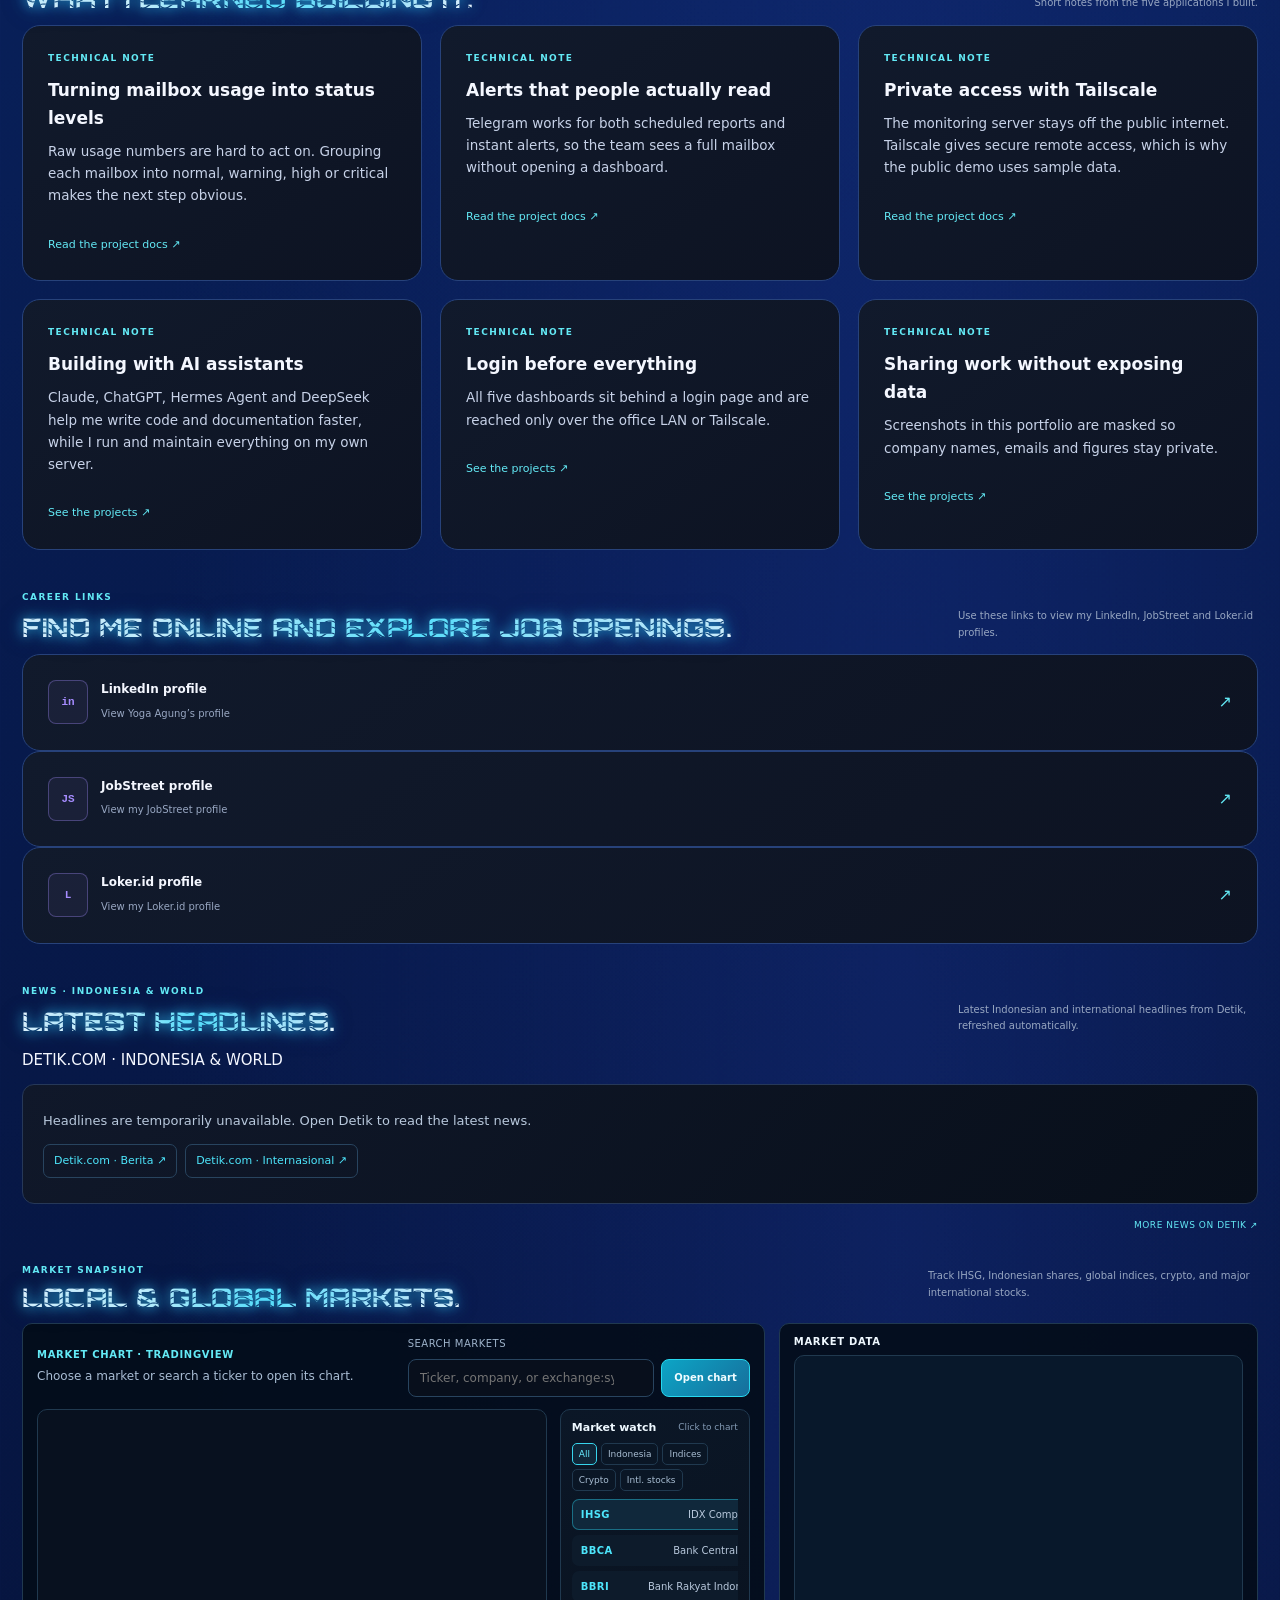
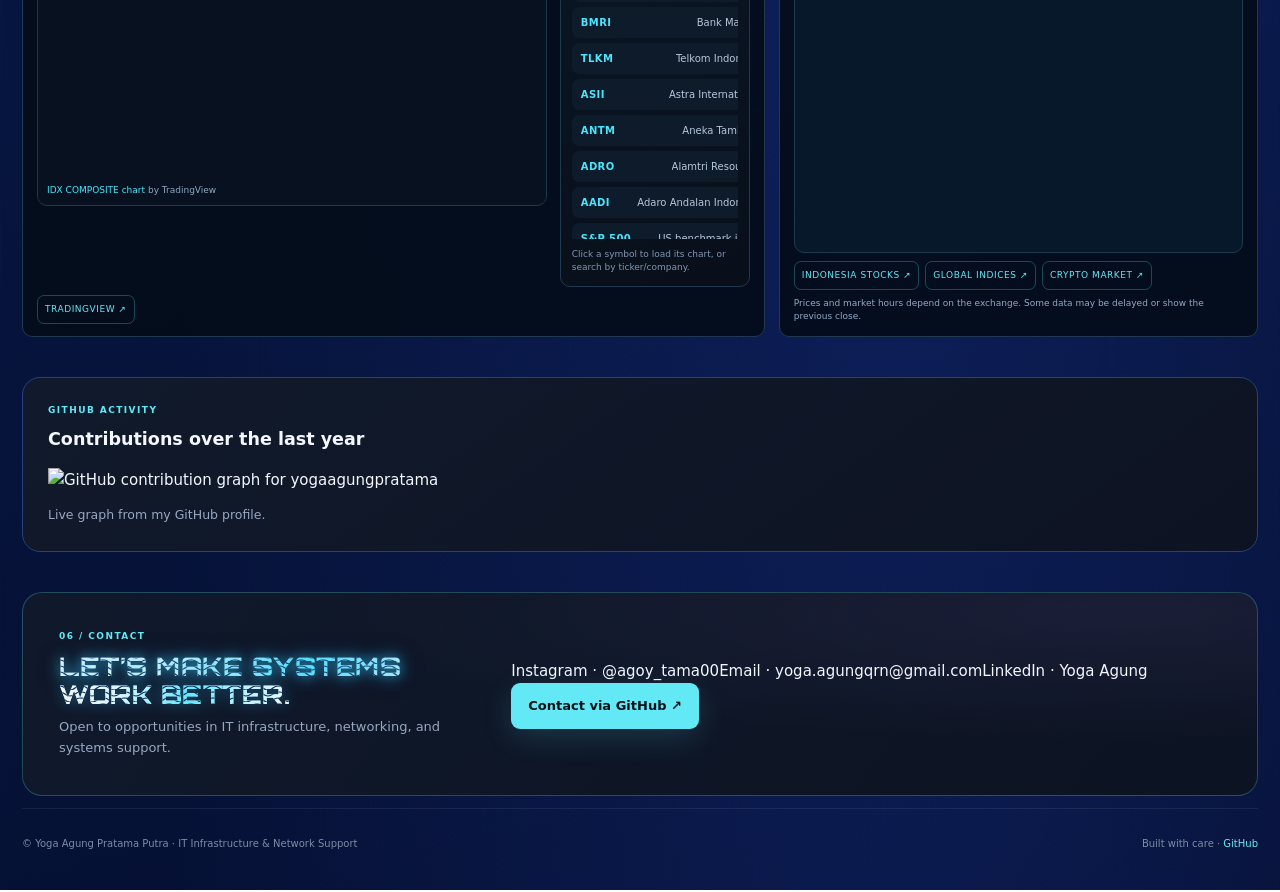
==== commit c8c54e81: "Cache-bust masked images Co-Authored-By: Claude Sonnet 5.5 <noreply@anthropic.com>" ====
--- a/index.html
+++ b/index.html
@@ -215,13 +215,13 @@
 <article class="panel project-card" data-category="monitoring"><div class="project-image"><img src="https://raw.githubusercontent.com/yogaagungpratama/yogaagungpratama/main/screenshots/email-monitoring-dashboard.png?v=2" alt="Dashboard monitoring email" loading="lazy"><button class="image-open" aria-label="Perbesar gambar dashboard">↗ Perbesar</button></div><div class="project-body"><div class="project-top"><span class="project-type">Monitoring · Automation</span><span class="project-index">PROJECT / 01</span></div><h3>Email Monitoring &amp; Infrastructure Automation</h3><p>Pemantauan penggunaan mailbox dan kuota melalui cPanel UAPI, dengan layanan Python di Ubuntu Server serta laporan dan notifikasi Telegram.</p><div class="ps-box"><p><b data-en="Problem" data-id="Masalah">Problem</b> <span data-en="Mailbox storage across several cPanel servers was hard to track in one place, so full mailboxes could go unnoticed." data-id="Penggunaan storage mailbox di beberapa server cPanel sulit dipantau di satu tempat, sehingga mailbox penuh bisa terlewat.">Mailbox storage across several cPanel servers was hard to track in one place, so full mailboxes could go unnoticed.</span></p><p><b data-en="Solution" data-id="Solusi">Solution</b> <span data-en="A Python service reads usage through cPanel UAPI, sorts each mailbox into a status level, and sends Telegram reports and alerts. A dashboard shows everything at a glance." data-id="Layanan Python membaca penggunaan lewat cPanel UAPI, mengelompokkan tiap mailbox ke level status, lalu mengirim laporan dan peringatan Telegram. Dashboard menampilkan semuanya sekaligus.">A Python service reads usage through cPanel UAPI, sorts each mailbox into a status level, and sends Telegram reports and alerts. A dashboard shows everything at a glance.</span></p></div><div class="stack"><span>PYTHON</span><span>UBUNTU</span><span>CPANEL UAPI</span><span>TELEGRAM API</span></div><a class="project-link" href="https://github.com/yogaagungpratama/yogaagungpratama/tree/main/projects/email-monitoring" target="_blank" rel="noreferrer">Dokumentasi proyek ↗</a><a class="dashboard-link" data-en="Open interactive demo ↗" data-id="Buka demo interaktif ↗" href="/yogaagungpratama/demo/email-monitoring/" target="_blank" rel="noopener">Open interactive demo ↗</a></div></article>
 
 <article class="panel project-card" data-category="architecture"><div class="project-image"><img src="https://raw.githubusercontent.com/yogaagungpratama/yogaagungpratama/main/screenshots/system-architecture.png?v=2" alt="Diagram arsitektur sistem" loading="lazy"><button class="image-open" aria-label="Perbesar diagram arsitektur">↗ Perbesar</button></div><div class="project-body"><div class="project-top"><span class="project-type">Architecture · Infrastructure</span><span class="project-index">PROJECT / 02</span></div><h3>Infrastructure system architecture</h3><p>Gambaran hubungan Ubuntu Server, layanan Python, cPanel, Telegram, Home Assistant, dan akses privat.</p><div class="stack"><span>LINUX</span><span>FASTAPI</span><span>DOCKER</span><span>TAILSCALE</span></div><a class="project-link" data-en="View architecture diagram ↗" data-id="Lihat diagram arsitektur ↗" href="https://github.com/yogaagungpratama/yogaagungpratama/blob/main/system-architecture.png?v=2" target="_blank" rel="noopener noreferrer">View architecture diagram ↗</a></div></article>
-<article class="panel project-card" data-category="monitoring"><div class="project-image"><img src="https://raw.githubusercontent.com/yogaagungpratama/yogaagungpratama/main/screenshots/email-monitoring-flowchart.png" alt="Diagram alur email monitoring" loading="lazy"><button class="image-open" aria-label="Perbesar diagram alur">↗ Perbesar</button></div><div class="project-body"><div class="project-top"><span class="project-type">Monitoring · Workflow</span><span class="project-index">PROJECT / 03</span></div><h3>Email monitoring workflow</h3><p>Alur pengambilan data, klasifikasi status kuota, dan penyampaian informasi operasional.</p><div class="stack"><span>CPANEL API</span><span>PYTHON</span><span>ALERTING</span></div><a class="project-link" data-en="View workflow diagram ↗" data-id="Lihat diagram alur kerja ↗" href="https://github.com/yogaagungpratama/yogaagungpratama/blob/main/email-monitoring-flowchart.png" target="_blank" rel="noopener noreferrer">View workflow diagram ↗</a></div></article>
+<article class="panel project-card" data-category="monitoring"><div class="project-image"><img src="https://raw.githubusercontent.com/yogaagungpratama/yogaagungpratama/main/screenshots/email-monitoring-flowchart.png?v=2" alt="Diagram alur email monitoring" loading="lazy"><button class="image-open" aria-label="Perbesar diagram alur">↗ Perbesar</button></div><div class="project-body"><div class="project-top"><span class="project-type">Monitoring · Workflow</span><span class="project-index">PROJECT / 03</span></div><h3>Email monitoring workflow</h3><p>Alur pengambilan data, klasifikasi status kuota, dan penyampaian informasi operasional.</p><div class="stack"><span>CPANEL API</span><span>PYTHON</span><span>ALERTING</span></div><a class="project-link" data-en="View workflow diagram ↗" data-id="Lihat diagram alur kerja ↗" href="https://github.com/yogaagungpratama/yogaagungpratama/blob/main/email-monitoring-flowchart.png?v=2" target="_blank" rel="noopener noreferrer">View workflow diagram ↗</a></div></article>
 <article class="panel project-card" data-category="infrastructure"><div class="project-image"><img src="/yogaagungpratama/assets/projects/network-server-installation.jpg" alt="Network and server installation work shown in the portfolio" loading="lazy"><button class="image-open" aria-label="Enlarge network and server installation photo">↗ Enlarge</button></div><div class="project-body"><div class="project-top"><span class="project-type">Network · Server infrastructure</span><span class="project-index">PROJECT / 04</span></div><h3>Network &amp; server installation</h3><p>Hands-on implementation, configuration, and optimization of network and server infrastructure to support reliable, secure, and efficient company operations.</p><div class="stack"><span>MIKROTIK</span><span>NETWORKING</span><span>SERVER SUPPORT</span></div><a class="project-link" href="/yogaagungpratama/assets/documents/Portofolio-Yoga-Agung-Pratama-Putra.pdf" target="_blank" rel="noreferrer">View full portfolio ↗</a></div></article><article class="panel project-card" data-category="design"><div class="project-image"><img src="/yogaagungpratama/assets/projects/company-profile-design.jpg" alt="Company profile design sample from the portfolio" loading="lazy"><button class="image-open" aria-label="Enlarge company profile design sample">↗ Enlarge</button></div><div class="project-body"><div class="project-top"><span class="project-type">Visual design · Company profile</span><span class="project-index">PROJECT / 05</span></div><h3>Company profile &amp; logo design</h3><p>Designed company profile materials and logo concepts, shaping the visual identity to present a professional, consistent brand.</p><div class="stack"><span>BRAND IDENTITY</span><span>COMPANY PROFILE</span><span>LOGO DESIGN</span></div><a class="project-link" href="/yogaagungpratama/assets/documents/Portofolio-Yoga-Agung-Pratama-Putra.pdf" target="_blank" rel="noreferrer">View full portfolio ↗</a></div></article>
 <article class="panel project-card" data-category="monitoring"><div class="project-image"><img src="/yogaagungpratama/screenshots/new/dash-satpam-v2.jpg" style="object-fit:contain;object-position:center;transform:none;background:#0a1020" alt="Dashboard Sistem Monitoring Satpam" loading="lazy"><button class="image-open" aria-label="Perbesar gambar">↗ Perbesar</button></div><div class="project-body"><div class="project-top"><span class="project-type">Monitoring · Dashboard</span><span class="project-index">PROJECT / 06</span></div><h3>Sistem Monitoring Satpam</h3><p>Dashboard monitoring satpam, dengan login email/password atau WhatsApp dan akses privat melalui jaringan kantor atau Tailscale.</p><div class="stack"><span>WEB APP</span><span>LOGIN</span><span>TAILSCALE</span><span>DASHBOARD</span><span>LEAFLET MAP</span><span>CLAUDE AI</span></div><a class="dashboard-link" href="/yogaagungpratama/screenshots/new/satpam-login-card.png" target="_blank" rel="noopener">Lihat halaman login ↗</a><a class="dashboard-link" href="/yogaagungpratama/assets/flow/satpam.svg" target="_blank" rel="noopener">Lihat flowchart ↗</a></div></article>
-<article class="panel project-card" data-category="monitoring"><div class="project-image"><img src="/yogaagungpratama/screenshots/new/dash-seragam-chemical-v2.jpg" style="object-fit:contain;object-position:center;transform:none;background:#0a1020" alt="Dashboard Monitoring Seragam dan Chemical" loading="lazy"><button class="image-open" aria-label="Perbesar gambar">↗ Perbesar</button></div><div class="project-body"><div class="project-top"><span class="project-type">Monitoring · Inventory</span><span class="project-index">PROJECT / 07</span></div><h3>Monitoring Seragam &amp; Chemical</h3><p>Aplikasi pemantauan seragam dan chemical dengan halaman login, mode terang/gelap, dan dashboard yang dapat diakses lewat jaringan privat.</p><div class="stack"><span>WEB APP</span><span>LOGIN</span><span>INVENTORY</span><span>TAILSCALE</span><span>CLAUDE AI</span></div><a class="dashboard-link" href="/yogaagungpratama/screenshots/new/seragam-chemical-login.png" target="_blank" rel="noopener">Lihat halaman login ↗</a><a class="dashboard-link" href="/yogaagungpratama/assets/flow/seragam-chemical.svg" target="_blank" rel="noopener">Lihat flowchart ↗</a></div></article>
-<article class="panel project-card" data-category="automation"><div class="project-image"><img src="/yogaagungpratama/screenshots/new/dash-lms-v2.jpg" style="object-fit:contain;object-position:center;transform:none;background:#0a1020" alt="Dashboard LMS Learning Center" loading="lazy"><button class="image-open" aria-label="Perbesar gambar">↗ Perbesar</button></div><div class="project-body"><div class="project-top"><span class="project-type">Learning · LMS</span><span class="project-index">PROJECT / 08</span></div><h3>LMS Learning Center</h3><p>Learning Center internal dengan login memakai email atau nomor WhatsApp untuk materi pembelajaran dan pemantauan peserta.</p><div class="stack"><span>LMS</span><span>WHATSAPP LOGIN</span><span>WEB APP</span><span>TAILSCALE</span><span>CLAUDE AI</span></div><a class="dashboard-link" href="/yogaagungpratama/screenshots/new/lms-login.png" target="_blank" rel="noopener">Lihat halaman login ↗</a><a class="dashboard-link" href="/yogaagungpratama/assets/flow/lms.svg" target="_blank" rel="noopener">Lihat flowchart ↗</a></div></article>
+<article class="panel project-card" data-category="monitoring"><div class="project-image"><img src="/yogaagungpratama/screenshots/new/dash-seragam-chemical-v2.jpg" style="object-fit:contain;object-position:center;transform:none;background:#0a1020" alt="Dashboard Monitoring Seragam dan Chemical" loading="lazy"><button class="image-open" aria-label="Perbesar gambar">↗ Perbesar</button></div><div class="project-body"><div class="project-top"><span class="project-type">Monitoring · Inventory</span><span class="project-index">PROJECT / 07</span></div><h3>Monitoring Seragam &amp; Chemical</h3><p>Aplikasi pemantauan seragam dan chemical dengan halaman login, mode terang/gelap, dan dashboard yang dapat diakses lewat jaringan privat.</p><div class="stack"><span>WEB APP</span><span>LOGIN</span><span>INVENTORY</span><span>TAILSCALE</span><span>CLAUDE AI</span></div><a class="dashboard-link" href="/yogaagungpratama/screenshots/new/seragam-chemical-login.png?v=2" target="_blank" rel="noopener">Lihat halaman login ↗</a><a class="dashboard-link" href="/yogaagungpratama/assets/flow/seragam-chemical.svg" target="_blank" rel="noopener">Lihat flowchart ↗</a></div></article>
+<article class="panel project-card" data-category="automation"><div class="project-image"><img src="/yogaagungpratama/screenshots/new/dash-lms-v2.jpg" style="object-fit:contain;object-position:center;transform:none;background:#0a1020" alt="Dashboard LMS Learning Center" loading="lazy"><button class="image-open" aria-label="Perbesar gambar">↗ Perbesar</button></div><div class="project-body"><div class="project-top"><span class="project-type">Learning · LMS</span><span class="project-index">PROJECT / 08</span></div><h3>LMS Learning Center</h3><p>Learning Center internal dengan login memakai email atau nomor WhatsApp untuk materi pembelajaran dan pemantauan peserta.</p><div class="stack"><span>LMS</span><span>WHATSAPP LOGIN</span><span>WEB APP</span><span>TAILSCALE</span><span>CLAUDE AI</span></div><a class="dashboard-link" href="/yogaagungpratama/screenshots/new/lms-login.png?v=2" target="_blank" rel="noopener">Lihat halaman login ↗</a><a class="dashboard-link" href="/yogaagungpratama/assets/flow/lms.svg" target="_blank" rel="noopener">Lihat flowchart ↗</a></div></article>
 <article class="panel project-card" data-category="monitoring"><div class="project-image"><img src="/yogaagungpratama/screenshots/new/dash-pantau-pasar-v2.jpg" style="object-fit:contain;object-position:center;transform:none;background:#0a1020" alt="Dashboard Pantau Pasar saham dan kripto" loading="lazy"><button class="image-open" aria-label="Perbesar gambar">↗ Perbesar</button></div><div class="project-body"><div class="project-top"><span class="project-type">Monitoring · Market</span><span class="project-index">PROJECT / 09</span></div><h3>Pantau Pasar — Saham &amp; Kripto</h3><p>Aplikasi pemantauan saham dan kripto sebagai alat belajar, dibangun dengan Streamlit dan dijalankan terus-menerus di Ubuntu Server.</p><div class="stack"><span>PYTHON</span><span>STREAMLIT</span><span>UBUNTU</span><span>DASHBOARD</span><span>CLAUDE AI</span></div><a class="dashboard-link" href="/yogaagungpratama/screenshots/new/pantau-pasar-login.jpg" target="_blank" rel="noopener">Lihat halaman login ↗</a><a class="dashboard-link" href="/yogaagungpratama/assets/flow/pantau-pasar.svg" target="_blank" rel="noopener">Lihat flowchart ↗</a></div></article>
-<article class="panel project-card" data-category="monitoring"><div class="project-image"><img src="/yogaagungpratama/screenshots/new/dash-email-monitoring-v2.jpg" style="object-fit:contain;object-position:center;transform:none;background:#0a1020" alt="Dashboard Email Monitoring" loading="lazy"><button class="image-open" aria-label="Perbesar gambar">↗ Perbesar</button></div><div class="project-body"><div class="project-top"><span class="project-type">Monitoring · Email</span><span class="project-index">PROJECT / 10</span></div><h3>Email Monitoring — Dashboard</h3><p>Dashboard kondisi email perusahaan: jumlah mailbox, kuota, status server cPanel, dan track delivery. Akses dibatasi untuk tim IT melalui login dan layanan dijaga agar selalu aktif.</p><div class="stack"><span>PYTHON</span><span>LOGIN</span><span>UBUNTU</span><span>24/7</span><span>POSTGRESQL</span><span>TELEGRAM</span><span>CLAUDE AI</span></div><a class="dashboard-link" href="/yogaagungpratama/screenshots/new/email-monitoring-login.png" target="_blank" rel="noopener">Lihat halaman login ↗</a></div></article>
+<article class="panel project-card" data-category="monitoring"><div class="project-image"><img src="/yogaagungpratama/screenshots/new/dash-email-monitoring-v2.jpg" style="object-fit:contain;object-position:center;transform:none;background:#0a1020" alt="Dashboard Email Monitoring" loading="lazy"><button class="image-open" aria-label="Perbesar gambar">↗ Perbesar</button></div><div class="project-body"><div class="project-top"><span class="project-type">Monitoring · Email</span><span class="project-index">PROJECT / 10</span></div><h3>Email Monitoring — Dashboard</h3><p>Dashboard kondisi email perusahaan: jumlah mailbox, kuota, status server cPanel, dan track delivery. Akses dibatasi untuk tim IT melalui login dan layanan dijaga agar selalu aktif.</p><div class="stack"><span>PYTHON</span><span>LOGIN</span><span>UBUNTU</span><span>24/7</span><span>POSTGRESQL</span><span>TELEGRAM</span><span>CLAUDE AI</span></div><a class="dashboard-link" href="/yogaagungpratama/screenshots/new/email-monitoring-login.png?v=2" target="_blank" rel="noopener">Lihat halaman login ↗</a></div></article>
 </div></section>
 <section class="section reveal"><div class="panel cert"><div><div class="eyebrow">Certification / 01</div><h3>MikroTik Certified Network Associate</h3><p>MTCNA · Sertifikat tersedia dari repositori GitHub.</p></div><a class="btn ghost" href="https://github.com/yogaagungpratama/yogaagungpratama/blob/main/github-certification-package/certifications/MTCNA-Yoga-Agung-Pratama-Putra.pdf" target="_blank" rel="noreferrer">Lihat sertifikat ↗</a></div></section><section class="section reveal" id="dokumen"><div class="section-head"><div><div class="eyebrow">05 / Berkas profesional</div><h2>Dokumen untuk diunduh.</h2></div><p>Pilih dokumen yang relevan dengan posisi yang Anda lamar.</p></div><!-- TO ADD A DOCUMENT: copy one <a class="panel download-card"> block, change href, and set data-id / data-en on its <b> (title) and <small> (description). Labels are read per card, so order does not matter. -->
 <div class="downloads-grid">
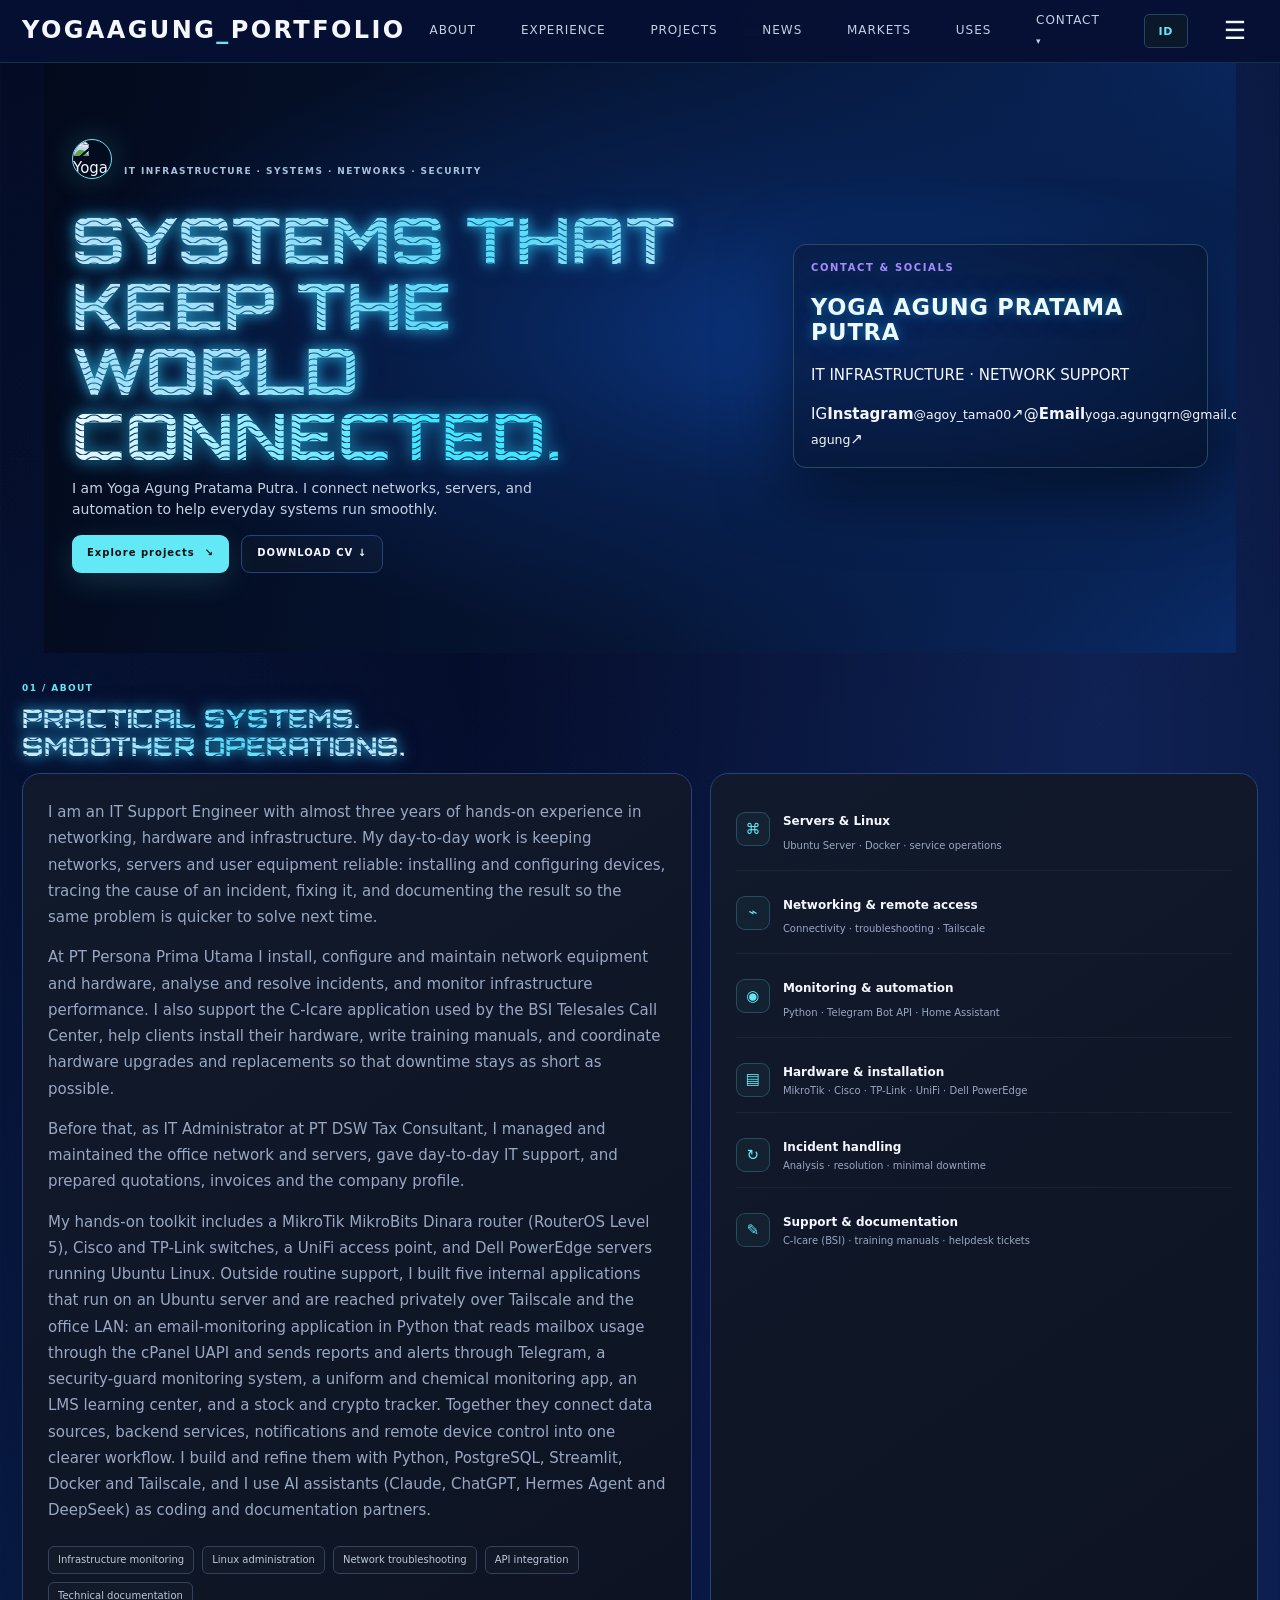
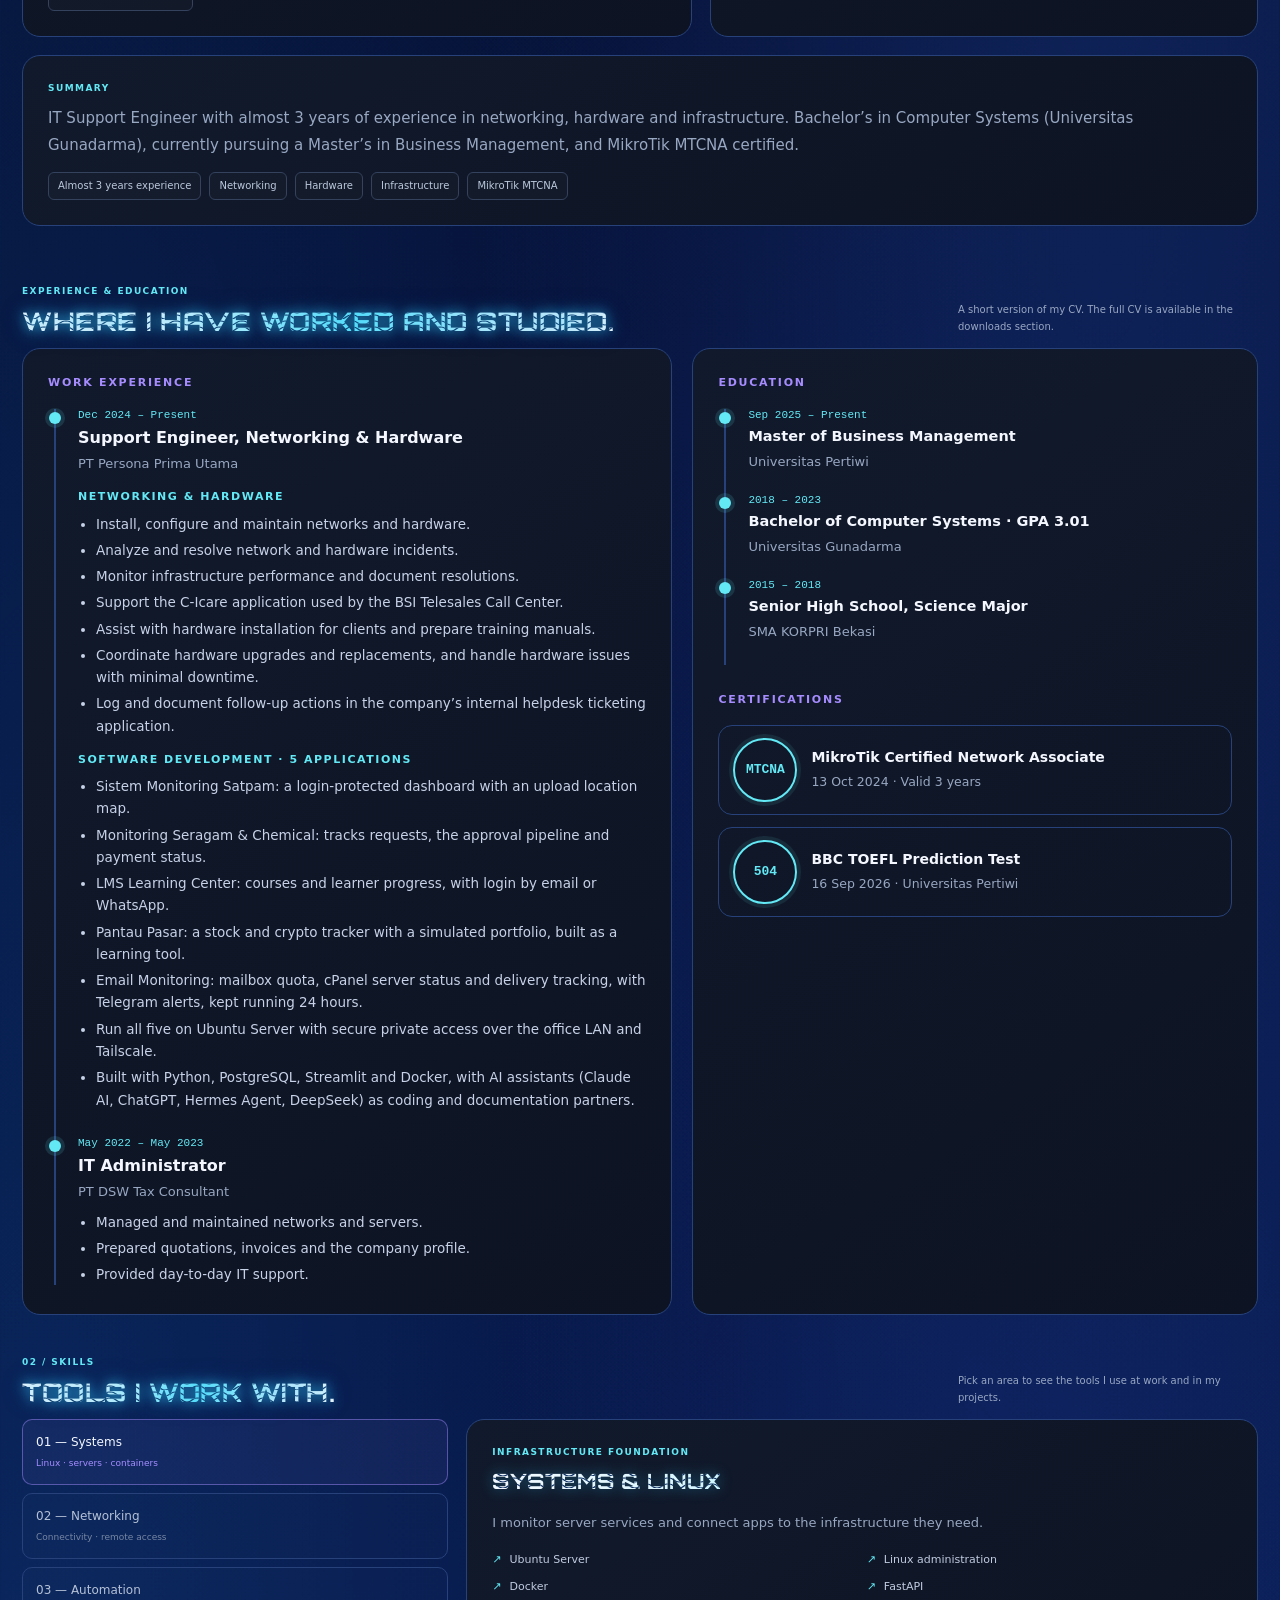
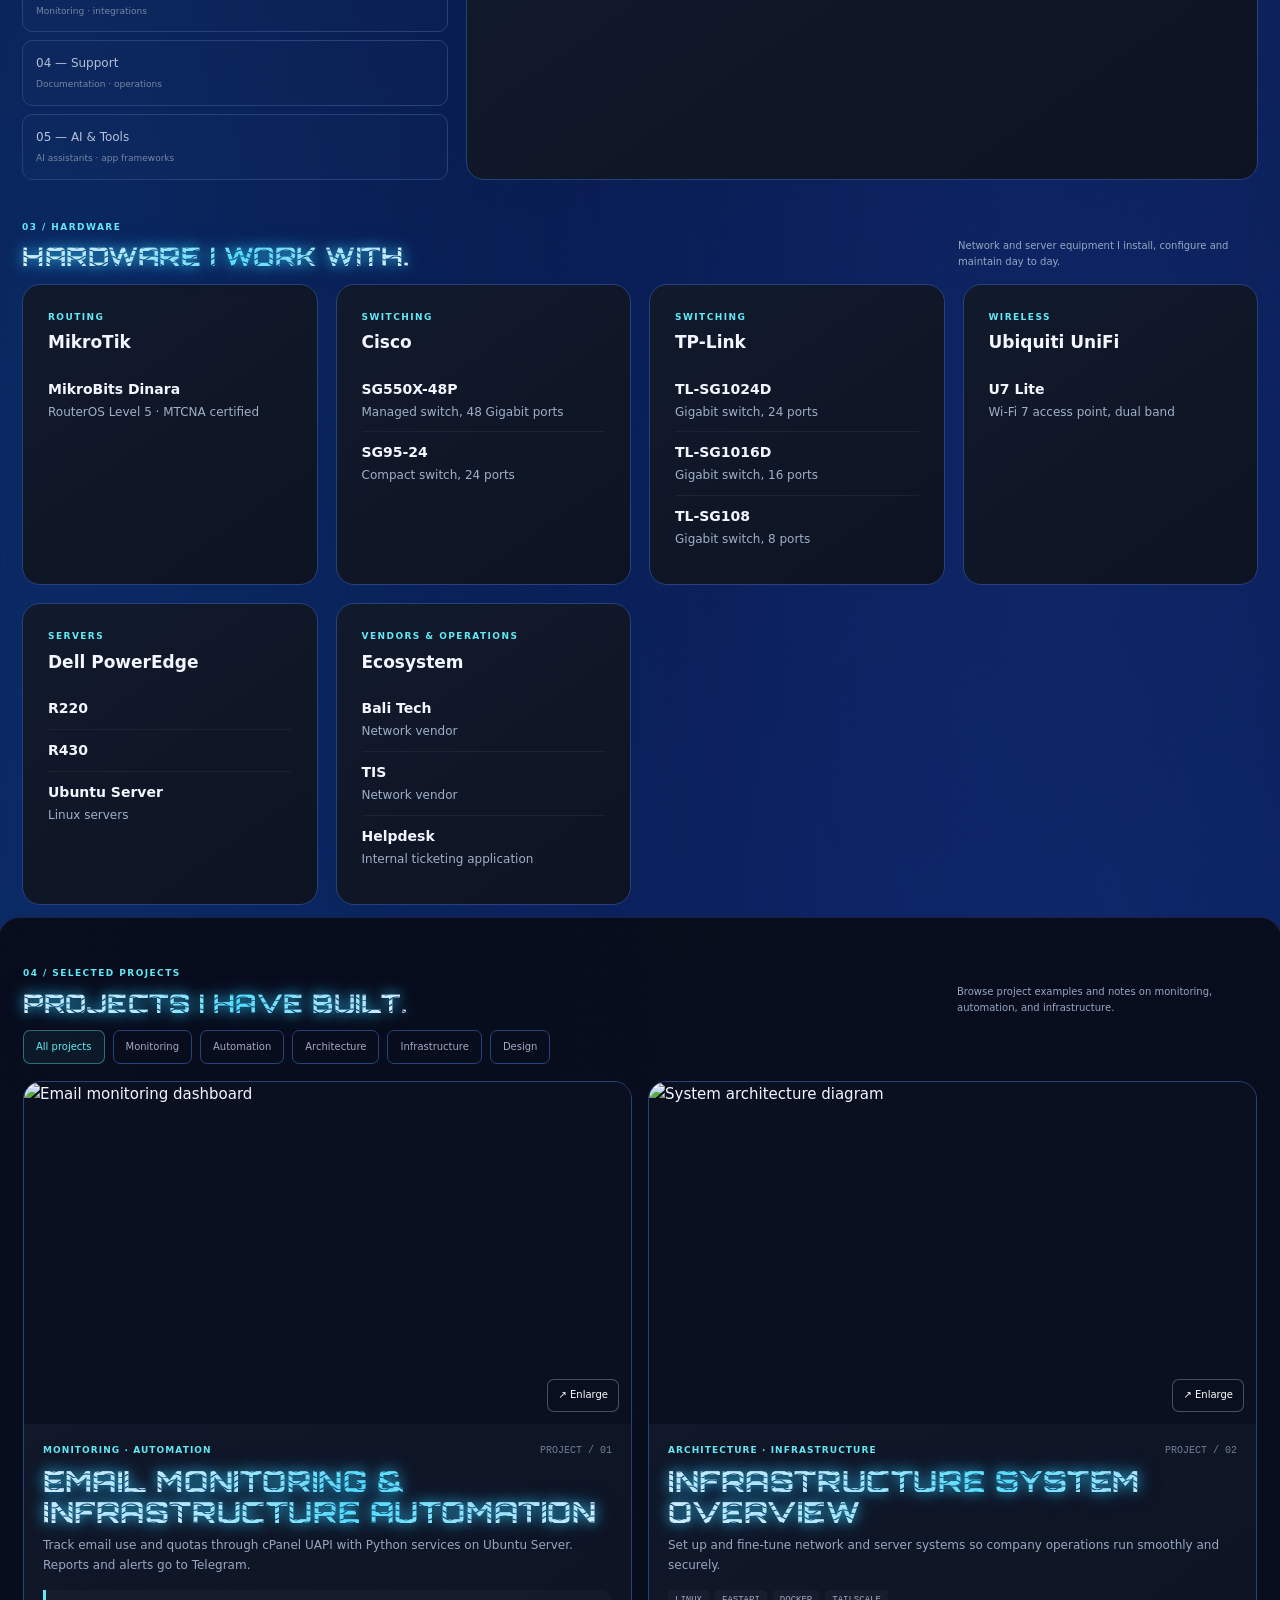
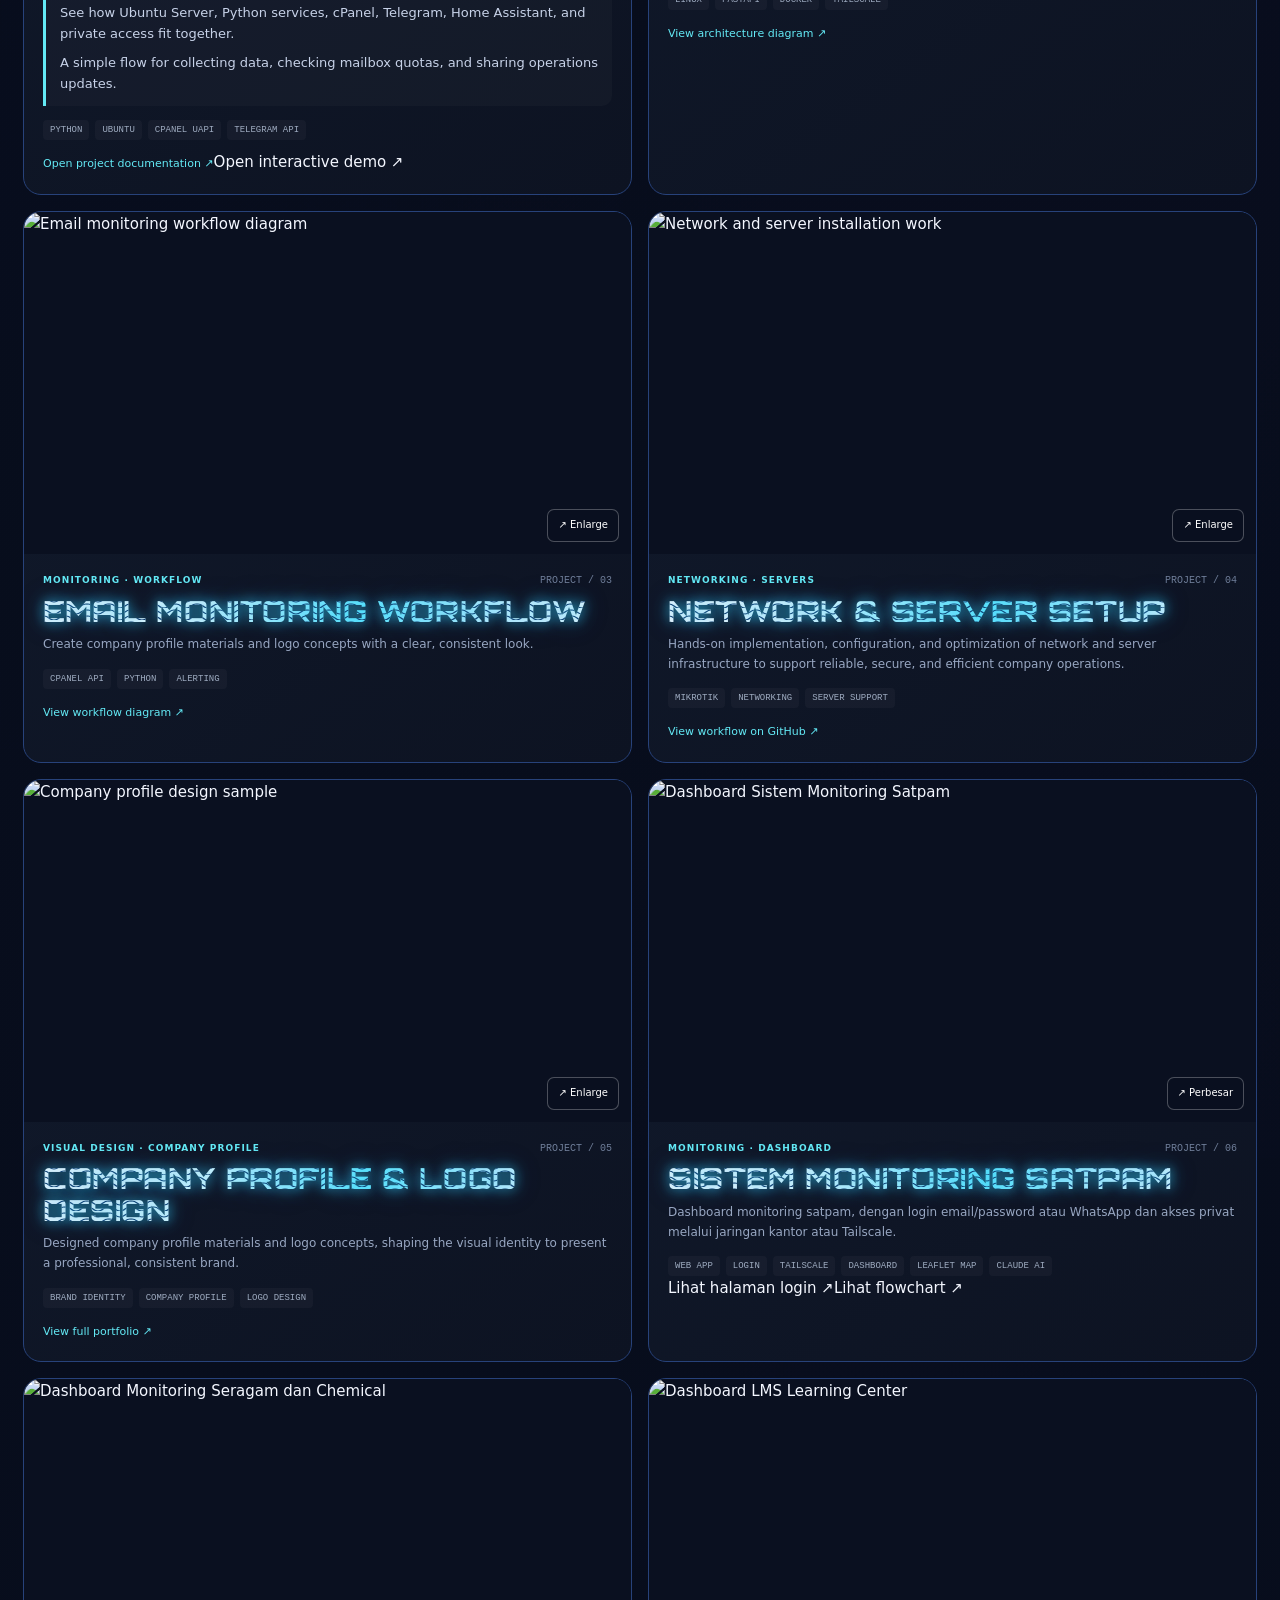
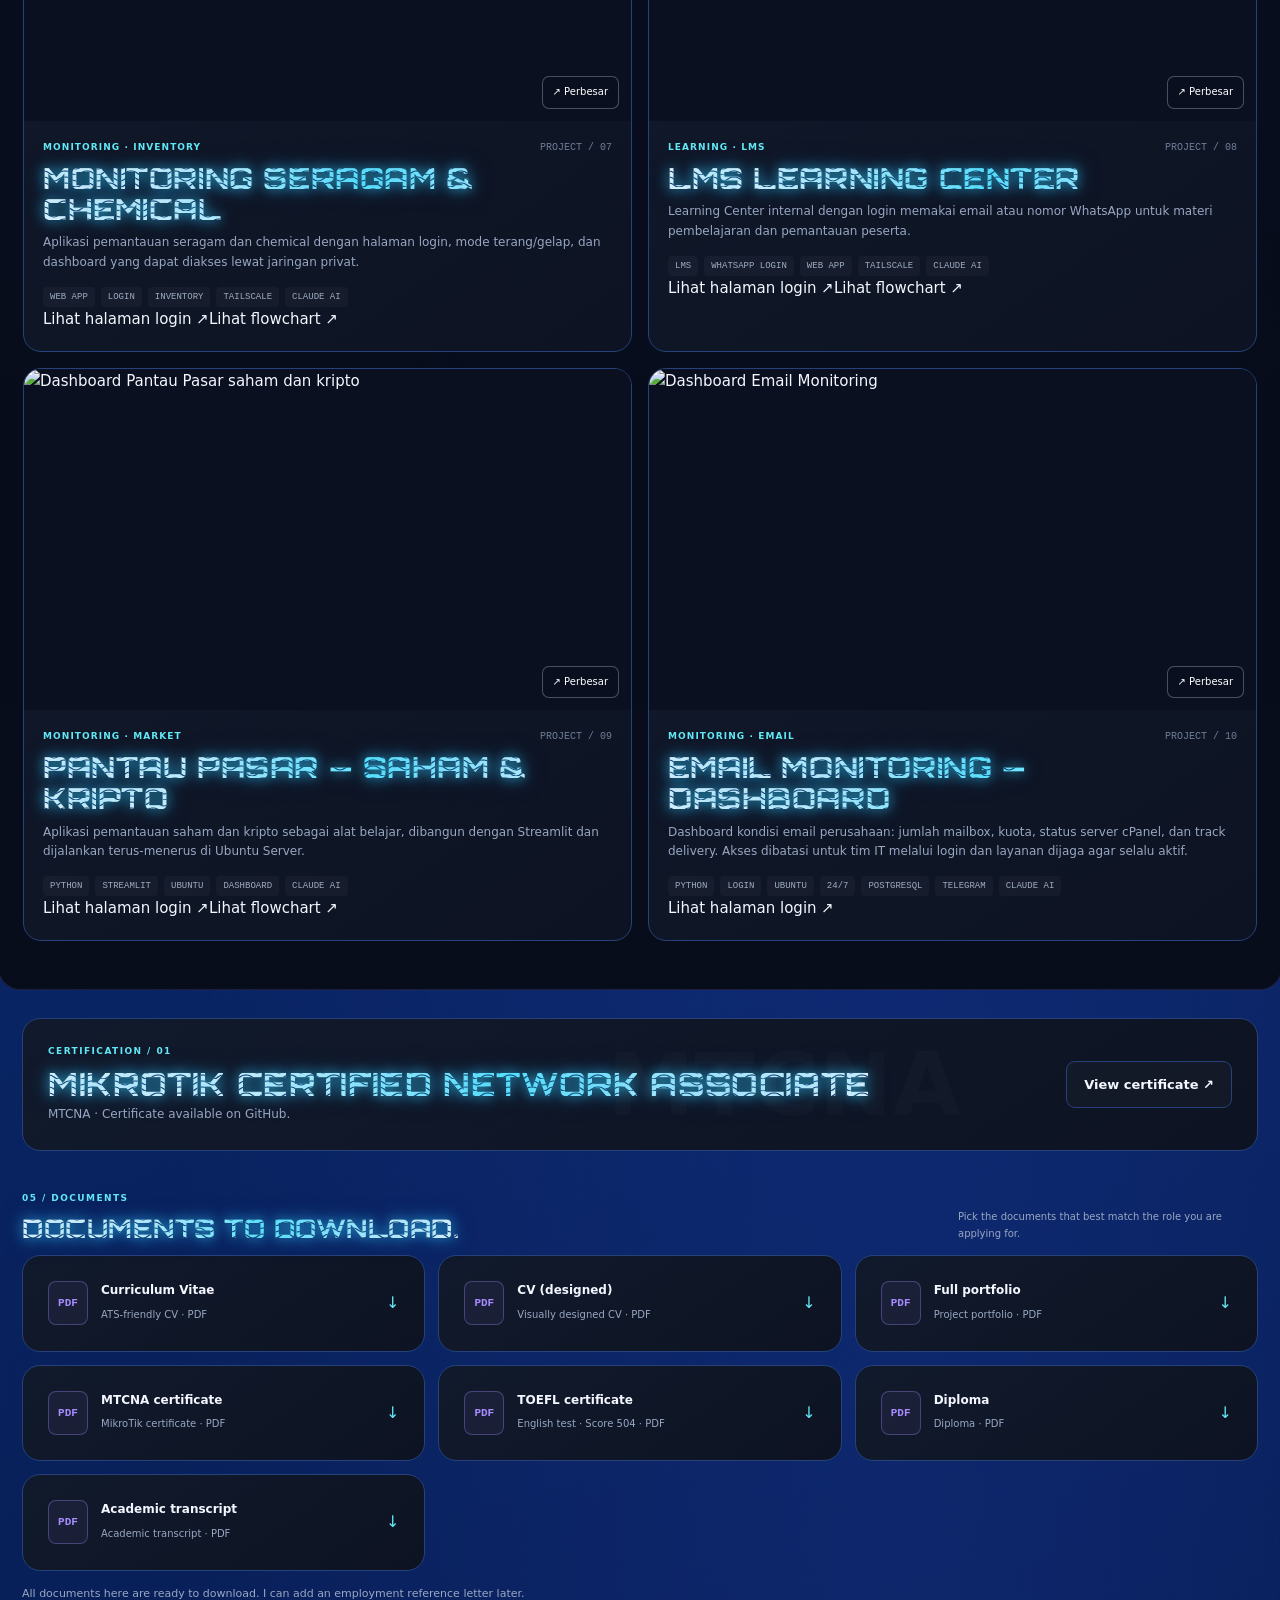
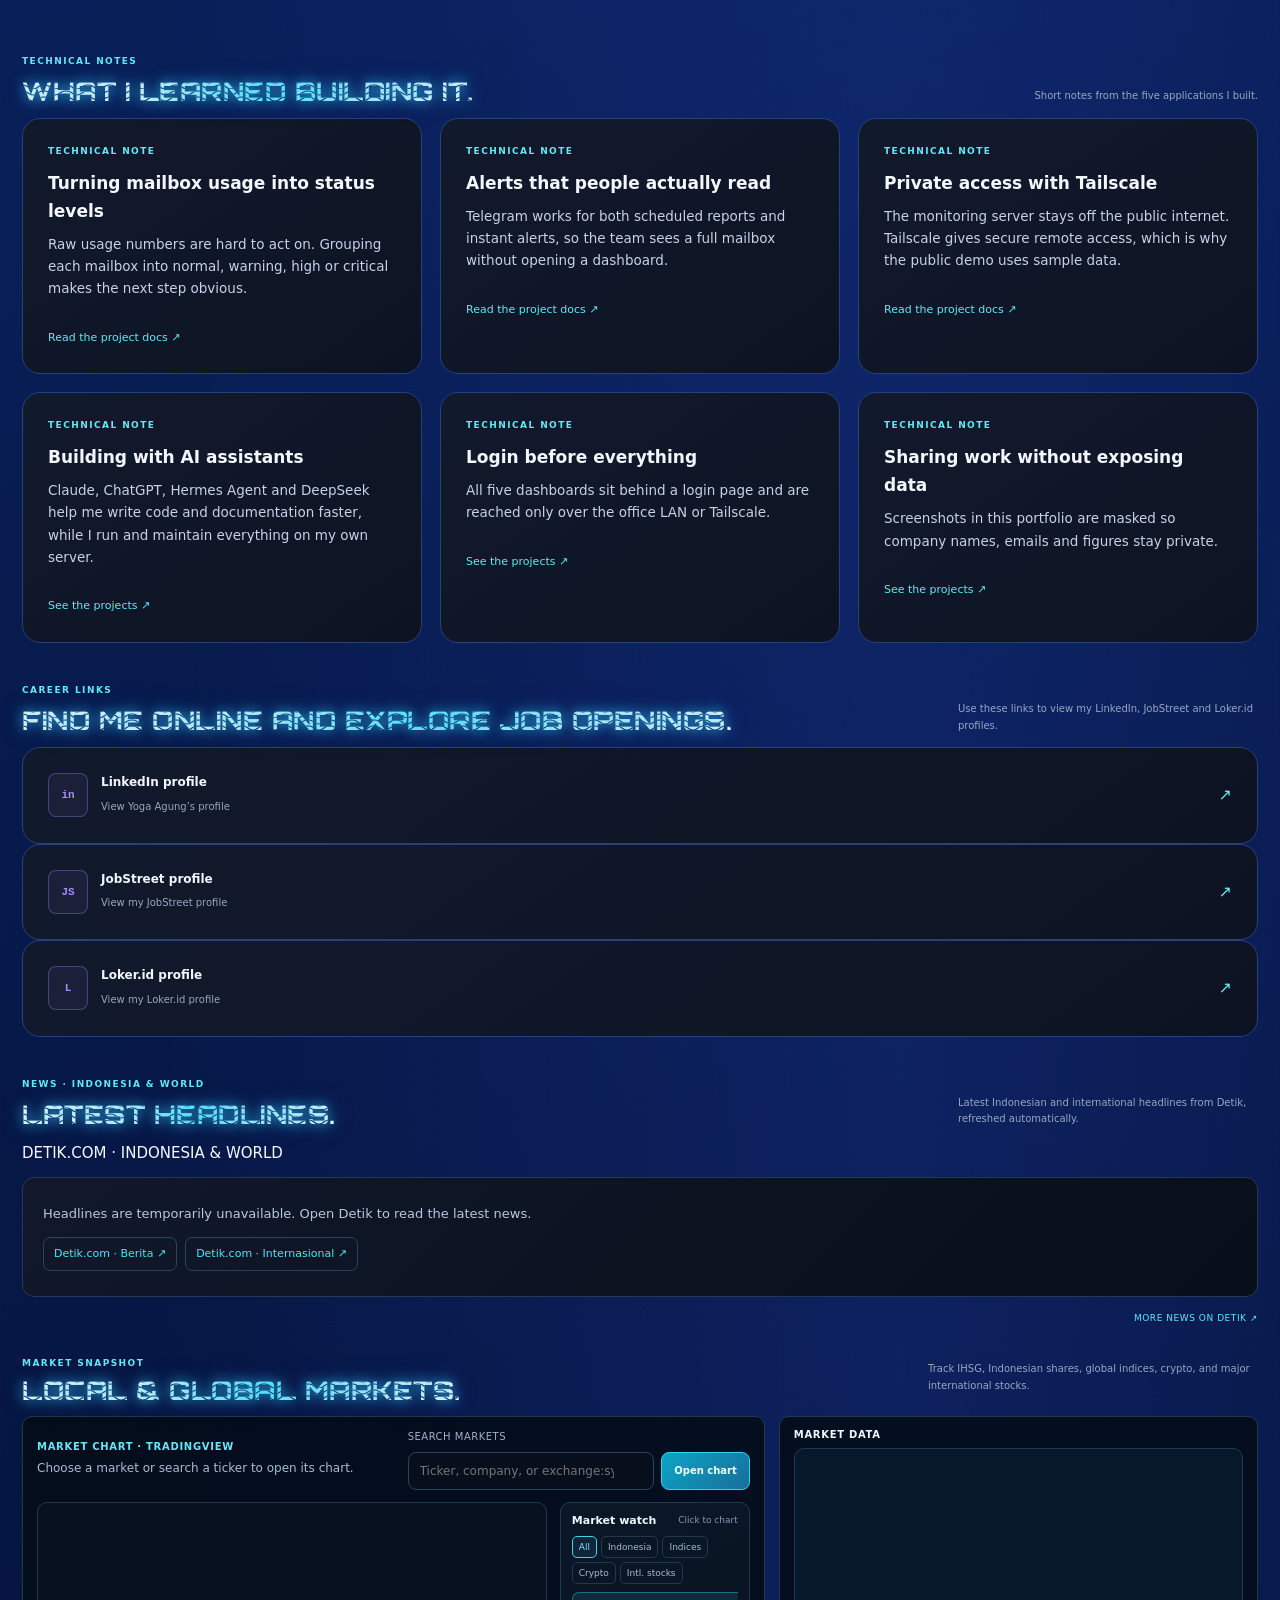
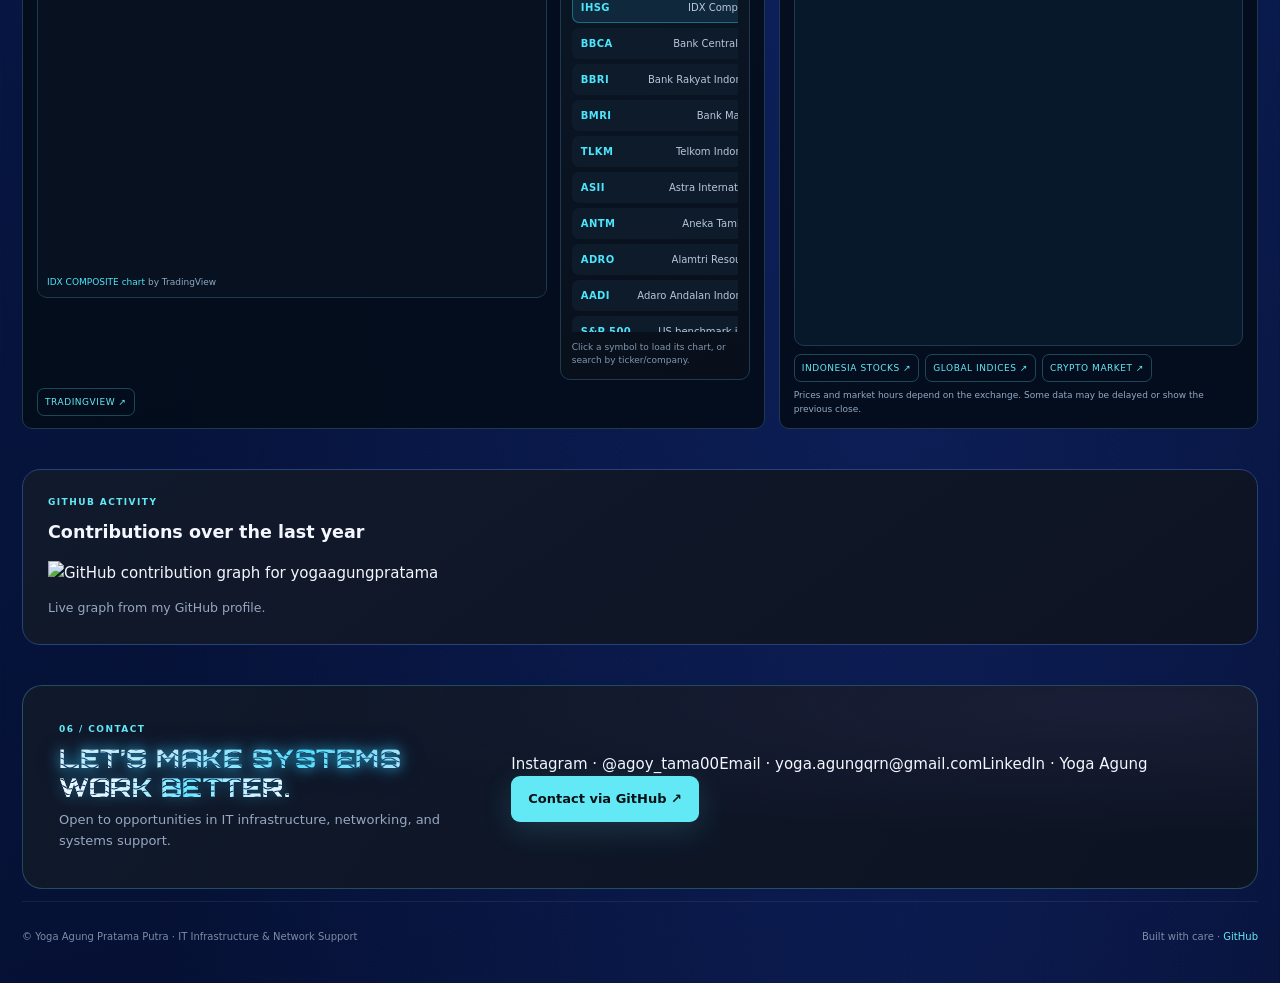
==== commit 8cd5a165: "Hero: single 3D globe with land dots, city nodes and arcs on the sphere; see-through contact card Co" ====
--- a/index.html
+++ b/index.html
@@ -196,7 +196,23 @@
 html{-webkit-text-size-adjust:100%;text-size-adjust:100%}
 .site-head{padding-top:env(safe-area-inset-top)}
 img,svg,video{max-width:100%}
+@media (max-width:900px){#heroGlobe{opacity:.62}}
 @media (max-width:700px){:root{--bw:10px}html:before{opacity:.5}}
+</style>
+<style id="hero-fx">
+#heroGlobe{position:absolute;inset:0;width:100%;height:100%;pointer-events:none;z-index:0}
+.hero{position:relative;background:radial-gradient(ellipse at 72% 46%,#0c3a8c 0,#07204f 36%,transparent 72%),linear-gradient(100deg,#030a1c 0%,#061534 52%,#0a2a66 100%)!important}
+.hero>.hero-content,.hero>.console{position:relative;z-index:2}
+@media (min-width:901px){.hero{min-height:590px!important}}
+.hero .hero-profile-card{background:linear-gradient(145deg,rgba(8,20,46,.50),rgba(5,14,34,.58))!important;-webkit-backdrop-filter:blur(5px);backdrop-filter:blur(5px)}
+.hero h1.wavy,.hero h1.wavy .gradient{background:none!important;background-image:none!important;-webkit-text-fill-color:transparent}
+.hero h1 .wd{display:inline-block;white-space:nowrap}
+.hero h1 .wl{display:inline-block;background-image:var(--wbg);background-repeat:repeat,no-repeat;background-size:22px 12px,var(--wsz,100%) 100%;background-position:0 0,var(--gx,0) 0;-webkit-background-clip:text;background-clip:text;color:transparent;-webkit-text-fill-color:transparent;will-change:transform;animation:wlWave 2.6s ease-in-out infinite,wlFlow 4.5s linear infinite;animation-delay:calc(var(--i,0)*-120ms),0s}
+@keyframes wlWave{0%,100%{transform:translateY(.02em)}50%{transform:translateY(-.075em)}}
+@keyframes wlFlow{from{background-position:0 0,var(--gx,0) 0}to{background-position:22px 12px,var(--gx,0) 0}}
+.hero h1.wavy{animation:heroPulse 3.4s ease-in-out infinite}
+@keyframes heroPulse{0%,100%{filter:drop-shadow(0 0 5px #38d9ff66) drop-shadow(0 0 14px #1e78ff33)}50%{filter:drop-shadow(0 0 12px #5ae6ffcc) drop-shadow(0 0 34px #2a8cff77)}}
+@media (prefers-reduced-motion:reduce){.hero,.hero h1.wavy,.hero h1 .wl{animation:none!important}}
 </style>
 </head>
 <body>
@@ -348,8 +364,8 @@
   '#proyek .project-card .project-body p':['Monitor mailbox usage and quota through cPanel UAPI with Python services on Ubuntu Server. Reports and alerts are delivered through Telegram.','An overview of how Ubuntu Server, Python services, cPanel, Telegram, Home Assistant, and private access fit together.','A workflow for collecting data, classifying mailbox quota status, and sharing operational updates.','Hands-on implementation, configuration, and optimization of network and server infrastructure to support reliable, secure, and efficient company operations.','Designed company profile materials and logo concepts, shaping the visual identity to present a professional, consistent brand.']});const localeOverrides=lang==='id'?{".nav-inline a[href=\"#tentang\"]":"Tentang",".nav-inline a[href=\"#proyek\"]":"Proyek",".nav-inline a[href=\"#market\"]":"Berita",".nav-inline a[href=\"#market-snapshot\"]":"Pasar",".nav-inline a[href=\"#kontak\"]":"Kontak",".navlinks a[href=\"#market\"]":"Berita",".navlinks a[href=\"#market-snapshot\"]":"Pasar","#market .section-head .eyebrow":"TEKNOLOGI & PASAR","#market .section-head h2":"Berita terbaru.","#market .section-head p":"Kabar singkat soal teknologi dan pasar dari media Indonesia.","#market .news-source-label":"MEDIA INDONESIA · TEKNOLOGI & PASAR","#moreNews":"Lihat berita lainnya ↗",".hero .kicker":"INFRASTRUKTUR TI · SISTEM · JARINGAN · KEAMANAN",".hero h1":"Sistem yang<br>menjaga dunia<br><span class=\"gradient\">tetap terhubung.</span>",".hero-copy":"Saya Yoga Agung Pratama Putra. Saya menghubungkan jaringan, server, dan otomasi agar sistem sehari-hari berjalan lancar.",".hero .actions .primary":"Lihat proyek <span>↘</span>",".hero-meta span":["Linux & jaringan","Monitoring & otomasi"],"#tentang .section-head .eyebrow":"01 / Tentang saya","#tentang .section-head h2":"Sistem yang praktis.<br>Kerja yang terencana.","#tentang .about-copy":"<strong>IT Support Engineer</strong> dengan fokus pada jaringan, dukungan perangkat, administrasi Linux, dan monitoring. Di proyek, saya menghubungkan sumber data, layanan, notifikasi, dan kontrol perangkat jarak jauh supaya alur kerja lebih jelas.","#tentang .about-tags .tag":["Monitoring infrastruktur","Administrasi Linux","Troubleshooting jaringan","Integrasi API","Dokumentasi teknis"],"#tentang .signal b":["Server & Linux","Jaringan & akses jarak jauh","Monitoring & otomasi"],"#tentang .signal small":["Ubuntu Server · Docker · operasional layanan","Konektivitas · troubleshooting · Tailscale","Python · Telegram Bot API · Home Assistant"],"#tentang .timeline-grid article:nth-child(1) .eyebrow":"PENGALAMAN KERJA","#tentang .timeline-grid article:nth-child(1) h3":"Pengalaman kerja","#tentang .timeline-grid article:nth-child(1) .timeline-item b":["Teknisi dukungan jaringan & perangkat keras","Administrator TI"],"#tentang .timeline-grid article:nth-child(1) .timeline-item small":["PT Persona Prima Utama · Des 2024–Des 2026","PT DSW Tax Consultant · Mei 2022–Mei 2023"],"#tentang .timeline-grid article:nth-child(1) .timeline-item p":["Memasang, merawat, dan memperbaiki jaringan serta perangkat. Membantu pengguna dan menjaga sistem operasional tetap lancar. Kontrak dijadwalkan berakhir pada Desember 2026.","Mengelola jaringan kantor dan sistem TI, menyiapkan proposal serta invoice klien, dan membantu membuat materi profil perusahaan."],"#tentang .timeline-grid article:nth-child(2) .eyebrow":"PENDIDIKAN","#tentang .timeline-grid article:nth-child(2) h3":"Pendidikan","#tentang .timeline-grid article:nth-child(2) .timeline-item b":["Magister Manajemen","S1 Sistem Komputer","Jurusan IPA"],"#tentang .timeline-grid article:nth-child(2) .timeline-item small":["Universitas Pertiwi · 2025–2027 · Sedang berjalan","Universitas Gunadarma · 2018–2023","SMA Korpri Bekasi · 2015–2018"],"#proyek .section-head .eyebrow":"04 / Proyek pilihan","#proyek .section-head h2":"Proyek yang sudah berjalan.","#proyek .section-head p":"Lihat contoh proyek dan dokumentasinya seputar monitoring, otomasi, dan infrastruktur.","#proyek .filter":["Semua proyek","Monitoring","Otomasi","Arsitektur","Infrastruktur","Desain"],"#proyek .project-card .project-type":["Monitoring · Otomasi","Arsitektur · Infrastruktur","Monitoring · Alur kerja","Jaringan · Server","Desain visual · Profil perusahaan"],"#proyek .project-card .project-index":["PROYEK / 01","PROYEK / 02","PROYEK / 03","PROYEK / 04","PROYEK / 05"],"#proyek .project-card h3":["Monitoring email & otomasi infrastruktur","Arsitektur sistem infrastruktur","Alur kerja monitoring email","Instalasi jaringan & server","Desain profil perusahaan & logo"],"#proyek .project-card .project-body p":["Memantau penggunaan dan kuota email lewat cPanel UAPI dengan layanan Python di Ubuntu Server. Laporan dan notifikasi dikirim lewat Telegram.","Gambaran hubungan Ubuntu Server, layanan Python, cPanel, Telegram, Home Assistant, dan akses privat.","Alur pengumpulan data, pengecekan kuota email, dan pengiriman kabar operasional.","Menyiapkan dan mengoptimalkan jaringan serta server agar operasional perusahaan berjalan lancar dan aman.","Membuat materi profil perusahaan dan konsep logo dengan tampilan yang konsisten dan profesional."],"#proyek .project-link":["Buka dokumentasi proyek ↗","Lihat repositori GitHub ↗","Lihat diagram di GitHub ↗","Lihat alur kerja di GitHub ↗","Lihat portofolio lengkap ↗"],"#proyek .project-card .image-open":["↗ Perbesar","↗ Perbesar","↗ Perbesar","↗ Perbesar","↗ Perbesar"],"#keahlian .section-head .eyebrow":"02 / Keahlian","#keahlian .section-head h2":"Teknologi yang saya gunakan.","#keahlian .section-head p":"Pilih bidang untuk melihat teknologi yang saya pakai di pekerjaan dan proyek.","#keahlian .tech-tab":["01 — Sistem<span>Linux · server · container</span>","02 — Jaringan<span>Konektivitas · akses jarak jauh</span>","03 — Otomasi<span>Monitoring · integrasi</span>","04 — Dukungan<span>Dokumentasi · operasional</span>","05 — AI & Tools<span>Asisten AI · framework aplikasi</span>"],"#keahlian .tech-panel .eyebrow":["Fondasi infrastruktur","Koneksi yang terencana","Kurangi pekerjaan berulang","Dukungan harian yang andal","Dibangun dengan bantuan AI"],"#keahlian .tech-panel h3":["Sistem & Linux","Jaringan & akses jarak jauh","Monitoring & otomasi","Dukungan TI & operasional","Asisten AI & software"],"#keahlian .tech-panel p":["Memantau layanan server dan menghubungkan aplikasi dengan infrastruktur pendukung.","Menjaga koneksi dan akses jarak jauh untuk administrasi serta pemantauan perangkat.","Menghubungkan data status, batas peringatan, otomasi perangkat, dan notifikasi operasional.","Mendokumentasikan sistem dan menelusuri masalah supaya dukungan lebih jelas.","Asisten AI yang saya pakai sebagai rekan menulis kode dan dokumentasi, serta software untuk membangun aplikasi saya."],"#keahlian .tech-panel li":["Ubuntu Server","Administrasi Linux","Docker","FastAPI","Troubleshooting jaringan","Tailscale","Akses jarak jauh","MTCNA","Python","Home Assistant","Telegram Bot API","cPanel UAPI","PowerShell","Dokumentasi teknis","Monitoring infrastruktur","Laporan operasional","Claude AI","ChatGPT","Hermes Agent","DeepSeek","Streamlit","PostgreSQL","Leaflet","GitHub"],".cert .eyebrow":"SERTIFIKASI / 01",".cert h3":"MikroTik Certified Network Associate",".cert p":"MTCNA · Sertifikat tersedia di GitHub.",".cert .btn":"Lihat sertifikat ↗","#dokumen .section-head .eyebrow":"05 / Dokumen","#dokumen .section-head h2":"Dokumen yang bisa diunduh.","#dokumen .section-head p":"Pilih dokumen yang sesuai dengan posisi yang dilamar.","#dokumen .download-note":"Semua dokumen di sini bisa diunduh. Surat pengalaman kerja bisa ditambahkan nanti.","#career .section-head .eyebrow":"TAUTAN KARIER","#career h2":"Lihat profil dan peluang kerja saya.","#career .section-head p":"Buka tautan untuk melihat profil LinkedIn atau mencari lowongan di tiap platform.","#career .download-info b":["Profil LinkedIn","JobStreet","Glints","Loker.id","Kalibrr"],"#career .download-info small":["Lihat profil Yoga Agung","Cari lowongan di Indonesia","Cari kerja dan peluang karier","Cari lowongan di Indonesia","Cari lowongan dan kelola profil kandidat"],"#market-snapshot .market-home-title .eyebrow":"RINGKASAN PASAR","#market-snapshot .market-home-title h2":"Pasar lokal & global.","#market-snapshot .market-home-title p":"Pantau IHSG, saham Indonesia, indeks dunia, kripto, dan saham internasional.","#market-snapshot .stock-chart-title h3":"Grafik pasar · TradingView","#market-snapshot .market-chart-caption":"Pilih pasar atau cari kode saham untuk membuka grafiknya.","#market-snapshot .market-data-title":"Data pasar","#market-snapshot .market-links a":["TradingView ↗","Saham Indonesia ↗","Indeks global ↗","Pasar kripto ↗"],"#market-snapshot .market-note":"Harga dan jam perdagangan mengikuti bursa. Sebagian data bisa terlambat atau memakai penutupan sebelumnya.","#kontak .eyebrow":"06 / Kontak","#kontak h2":"Mari buat sistem<br><span class=\"gradient\">bekerja lebih baik.</span>","#kontak p":"Terbuka untuk peluang di bidang infrastruktur TI, jaringan, dan dukungan sistem.","#kontak .btn":"Hubungi lewat GitHub ↗",".footer-row span":["© Yoga Agung Pratama Putra · Infrastruktur TI & Dukungan Jaringan","Dibuat dengan teliti · <a href=\"https://github.com/yogaagungpratama/yogaagungpratama\">GitHub</a>"],"#proyek .project-image img":["Dashboard monitoring email","Diagram arsitektur sistem","Diagram alur monitoring email","Pekerjaan instalasi jaringan dan server","Contoh desain profil perusahaan"],"#imageModal button":"Tutup ✕"}:{".nav-inline a[href=\"#tentang\"]":"About",".nav-inline a[href=\"#proyek\"]":"Projects",".nav-inline a[href=\"#market\"]":"News",".nav-inline a[href=\"#market-snapshot\"]":"Markets",".nav-inline a[href=\"#kontak\"]":"Contact",".navlinks a[href=\"#market\"]":"News",".navlinks a[href=\"#market-snapshot\"]":"Markets","#market .section-head .eyebrow":"TECHNOLOGY & MARKETS","#market .section-head h2":"Latest headlines.","#market .section-head p":"Short technology and market updates from Indonesian publishers.","#market .news-source-label":"INDONESIAN PUBLISHERS · TECH & MARKETS","#moreNews":"More headlines ↗",".hero .kicker":"IT INFRASTRUCTURE · SYSTEMS · NETWORKS · SECURITY",".hero h1":"Systems that<br>keep the world<br><span class=\"gradient\">connected.</span>",".hero-copy":"I am Yoga Agung Pratama Putra. I connect networks, servers, and automation to help everyday systems run smoothly.",".hero .actions .primary":"Explore projects <span>↘</span>",".hero-meta span":["Linux & networking","Monitoring & automation"],"#tentang .section-head .eyebrow":"01 / About","#tentang .section-head h2":"Practical systems.<br>Smoother operations.","#tentang .about-copy":"<strong>IT Support Engineer</strong> focused on networks, hardware support, Linux administration, and monitoring. My projects connect data sources, services, notifications, and remote device controls to make workflows clearer.","#tentang .about-tags .tag":["Infrastructure monitoring","Linux administration","Network troubleshooting","API integration","Technical documentation"],"#tentang .signal b":["Servers & Linux","Networking & remote access","Monitoring & automation"],"#tentang .signal small":["Ubuntu Server · Docker · service operations","Connectivity · troubleshooting · Tailscale","Python · Telegram Bot API · Home Assistant"],"#tentang .timeline-grid article:nth-child(1) .eyebrow":"WORK EXPERIENCE","#tentang .timeline-grid article:nth-child(1) h3":"Experience","#tentang .timeline-grid article:nth-child(1) .timeline-item b":["Network & Hardware Support Engineer","IT Administrator"],"#tentang .timeline-grid article:nth-child(1) .timeline-item small":["PT Persona Prima Utama · Dec 2024–Dec 2026","PT DSW Tax Consultant · May 2022–May 2023"],"#tentang .timeline-grid article:nth-child(1) .timeline-item p":["Installed and maintained network equipment, and helped users keep things running smoothly. My contract is set to end in December 2026.","Managed office networks and IT systems, prepared client proposals and invoices, and helped create company profile materials."],"#tentang .timeline-grid article:nth-child(2) .eyebrow":"EDUCATION","#tentang .timeline-grid article:nth-child(2) h3":"Education","#tentang .timeline-grid article:nth-child(2) .timeline-item b":["Master of Business Management","Bachelor of Computer Systems","Science track"],"#tentang .timeline-grid article:nth-child(2) .timeline-item small":["Universitas Pertiwi · 2025–2027 · In progress","Universitas Gunadarma · 2018–2023","SMA Korpri Bekasi · 2015–2018"],"#proyek .section-head .eyebrow":"04 / Selected projects","#proyek .section-head h2":"Projects I have built.","#proyek .section-head p":"Browse project examples and notes on monitoring, automation, and infrastructure.","#proyek .filter":["All projects","Monitoring","Automation","Architecture","Infrastructure","Design"],"#proyek .project-card .project-type":["Monitoring · Automation","Architecture · Infrastructure","Monitoring · Workflow","Networking · Servers","Visual design · Company profile"],"#proyek .project-card .project-index":["PROJECT / 01","PROJECT / 02","PROJECT / 03","PROJECT / 04","PROJECT / 05"],"#proyek .project-card h3":["Email Monitoring & Infrastructure Automation","Infrastructure System Overview","Email Monitoring Workflow","Network & Server Setup","Company Profile & Logo Design"],"#proyek .project-card .project-body p":["Track email use and quotas through cPanel UAPI with Python services on Ubuntu Server. Reports and alerts go to Telegram.","See how Ubuntu Server, Python services, cPanel, Telegram, Home Assistant, and private access fit together.","A simple flow for collecting data, checking mailbox quotas, and sharing operations updates.","Set up and fine-tune network and server systems so company operations run smoothly and securely.","Create company profile materials and logo concepts with a clear, consistent look."],"#proyek .project-link":["Open project documentation ↗","View GitHub repository ↗","View diagram on GitHub ↗","View workflow on GitHub ↗","View full portfolio ↗"],"#proyek .project-card .image-open":["↗ Enlarge","↗ Enlarge","↗ Enlarge","↗ Enlarge","↗ Enlarge"],"#keahlian .section-head .eyebrow":"02 / Skills","#keahlian .section-head h2":"Tools I work with.","#keahlian .section-head p":"Pick an area to see the tools I use at work and in my projects.","#keahlian .tech-tab":["01 — Systems<span>Linux · servers · containers</span>","02 — Networking<span>Connectivity · remote access</span>","03 — Automation<span>Monitoring · integrations</span>","04 — Support<span>Documentation · operations</span>","05 — AI & Tools<span>AI assistants · app frameworks</span>"],"#keahlian .tech-panel .eyebrow":["Infrastructure foundation","Connected by design","Less repetitive work","Reliable day-to-day","Built with AI"],"#keahlian .tech-panel h3":["Systems & Linux","Networking & remote access","Monitoring & automation","IT support & operations","AI assistants & software"],"#keahlian .tech-panel p":["I monitor server services and connect apps to the infrastructure they need.","I keep devices connected and accessible for remote administration and monitoring.","Connect status data, alert thresholds, device automation, and operational notifications.","Document systems and investigate issues to make support clearer.","AI assistants I use as coding and documentation partners, plus the software I build my applications with."],"#keahlian .tech-panel li":["Ubuntu Server","Linux administration","Docker","FastAPI","Network troubleshooting","Tailscale","Remote access","MTCNA","Python","Home Assistant","Telegram Bot API","cPanel UAPI","PowerShell","Technical documentation","Infrastructure monitoring","Operational reporting","Claude AI","ChatGPT","Hermes Agent","DeepSeek","Streamlit","PostgreSQL","Leaflet","GitHub"],".cert .eyebrow":"CERTIFICATION / 01",".cert h3":"MikroTik Certified Network Associate",".cert p":"MTCNA · Certificate available on GitHub.",".cert .btn":"View certificate ↗","#dokumen .section-head .eyebrow":"05 / Documents","#dokumen .section-head h2":"Documents to download.","#dokumen .section-head p":"Pick the documents that best match the role you are applying for.","#dokumen .download-note":"All documents here are ready to download. I can add an employment reference letter later.","#career .section-head .eyebrow":"CAREER LINKS","#career h2":"Find me online and explore job openings.","#career .section-head p":"Use these links to view my LinkedIn profile or browse openings on each platform.","#career .download-info b":["LinkedIn profile","JobStreet","Glints","Loker.id","Kalibrr"],"#career .download-info small":["View Yoga Agung’s profile","Search jobs in Indonesia","Explore jobs and career opportunities","Search jobs in Indonesia","Search jobs and manage your candidate profile"],"#market-snapshot .market-home-title .eyebrow":"MARKET SNAPSHOT","#market-snapshot .market-home-title h2":"Local & global markets.","#market-snapshot .market-home-title p":"Track IHSG, Indonesian shares, global indices, crypto, and major international stocks.","#market-snapshot .stock-chart-title h3":"Market chart · TradingView","#market-snapshot .market-chart-caption":"Choose a market or search a ticker to open its chart.","#market-snapshot .market-data-title":"Market data","#market-snapshot .market-links a":["TradingView ↗","Indonesia stocks ↗","Global indices ↗","Crypto market ↗"],"#market-snapshot .market-note":"Prices and market hours depend on the exchange. Some data may be delayed or show the previous close.","#kontak .eyebrow":"06 / Contact","#kontak h2":"Let’s make systems<br><span class=\"gradient\">work better.</span>","#kontak p":"Open to opportunities in IT infrastructure, networking, and systems support.","#kontak .btn":"Contact via GitHub ↗",".footer-row span":["© Yoga Agung Pratama Putra · IT Infrastructure & Network Support","Built with care · <a href=\"https://github.com/yogaagungpratama/yogaagungpratama\">GitHub</a>"],"#proyek .project-image img":["Email monitoring dashboard","System architecture diagram","Email monitoring workflow diagram","Network and server installation work","Company profile design sample"],"#imageModal button":"Close ✕"};Object.assign(words,localeOverrides);Object.entries(words).forEach(([selector,value])=>{const nodes=[...document.querySelectorAll(selector)];const vals=Array.isArray(value)?value:[value];vals.forEach((text,index)=>{if(nodes[index])nodes[index].innerHTML=text})});document.documentElement.lang=lang;const projectFilters=document.querySelector('#proyek .filters');if(projectFilters)projectFilters.setAttribute('aria-label',lang==='id'?'Filter proyek':'Project filters');const stockSelect=document.querySelector('#marketSymbolSearch');if(stockSelect){stockSelect.setAttribute('aria-label',lang==='id'?'Cari pasar':'Search markets');stockSelect.placeholder=lang==='id'?'Kode, nama, atau bursa:simbol':'Ticker, company, or exchange:symbol'}const stockSearchLabel=document.querySelector('.stock-search-label');if(stockSearchLabel)stockSearchLabel.textContent=lang==='id'?'Cari pasar':'Search markets';const stockOpen=document.querySelector('#openMarketChart');if(stockOpen)stockOpen.textContent=lang==='id'?'Buka grafik':'Open chart';const watchTitle=document.querySelector('.stock-watchlist-heading h4');if(watchTitle)watchTitle.textContent=lang==='id'?'Pantauan pasar':'Market watch';const watchSubtitle=document.querySelector('.stock-watchlist-heading span');if(watchSubtitle)watchSubtitle.textContent=lang==='id'?'Pilih untuk lihat grafik':'Click to chart';const watchHint=document.querySelector('.stock-watchlist-hint');if(watchHint)watchHint.textContent=lang==='id'?'Klik simbol untuk membuka grafiknya, atau cari berdasarkan kode/nama.':'Click a symbol to load its chart, or search by ticker/company.';const marketFiltersLabel=document.querySelector('.market-asset-filters');if(marketFiltersLabel)marketFiltersLabel.setAttribute('aria-label',lang==='id'?'Filter pantauan pasar':'Filter market watchlist');setMarketDataLocale(lang);if(currentMarketSymbol)setMarketChart(currentMarketSymbol);const heroCard=document.querySelector('.hero-profile-card');if(heroCard)heroCard.setAttribute('aria-label',lang==='id'?'Data diri dan media sosial':'Personal details and social media');const mainNav=document.querySelector('.nav-inline');if(mainNav)mainNav.setAttribute('aria-label',lang==='id'?'Navigasi utama':'Main navigation');const menuToggle=document.querySelector('#menuToggle');if(menuToggle)menuToggle.setAttribute('aria-label',lang==='id'?'Buka menu navigasi':'Open navigation menu');document.querySelectorAll('#proyek .project-image img').forEach((image,index)=>{const text=localeOverrides['#proyek .project-image img'];if(text&&text[index])image.alt=text[index]});document.querySelectorAll('.news-category').forEach(node=>{const raw=Object.keys({INDONESIA:1,WORLD:1}).find(key=>newsCategoryLabel(key)===node.textContent)||node.textContent;node.textContent=newsCategoryLabel(raw)});document.querySelectorAll('.news-card-links a').forEach((node,index)=>{node.textContent=lang==='id'?(index%2===0?'Terjemahkan ke Inggris ↗':'Berita asli ↗'):(index%2===0?'Read in English ↗':'Original ↗')});document.querySelectorAll('#techNews .news-loading').forEach(node=>{if(node.querySelector('a')){node.firstChild.textContent=lang==='id'?'Kalau berita tidak muncul, ':'If the feed does not appear, ';const a=node.querySelector('a');a.textContent=lang==='id'?'buka berita Indonesia ↗':'open Indonesian headlines ↗'}else if(node.textContent.includes('Loading')||node.textContent.includes('Berita sedang dimuat'))node.textContent=lang==='id'?'Berita terbaru sedang dimuat…':'Loading the latest headlines…';else if(node.textContent.includes('temporarily unavailable')||node.textContent.includes('sementara belum tersedia'))node.textContent=lang==='id'?'Berita sementara belum tersedia. Feed media lokal sedang dimuat.':'News cards are temporarily unavailable. The local publisher feed is loading.'});document.querySelectorAll('[data-en][data-id]').forEach(node=>node.textContent=node.getAttribute('data-'+lang));if(langButton){langButton.textContent=lang==='id'?'EN':'ID';langButton.setAttribute('aria-label',lang==='id'?'Switch to English':'Ganti ke Bahasa Indonesia')}try{localStorage.setItem('portfolioLanguage',lang)}catch(e){}}
 if(langButton)langButton.addEventListener('click',()=>setLanguage(document.documentElement.lang==='en'?'id':'en'));let initialLanguage='en';try{const savedLanguage=localStorage.getItem('portfolioLanguage');if(savedLanguage==='id'||savedLanguage==='en')initialLanguage=savedLanguage}catch(e){}setLanguage(initialLanguage);
 </script>
-</body></html>
-
-
-
-
+<script src="/yogaagungpratama/assets/hero-fx.js?v=7" defer></script></body></html>
+
+
+
+
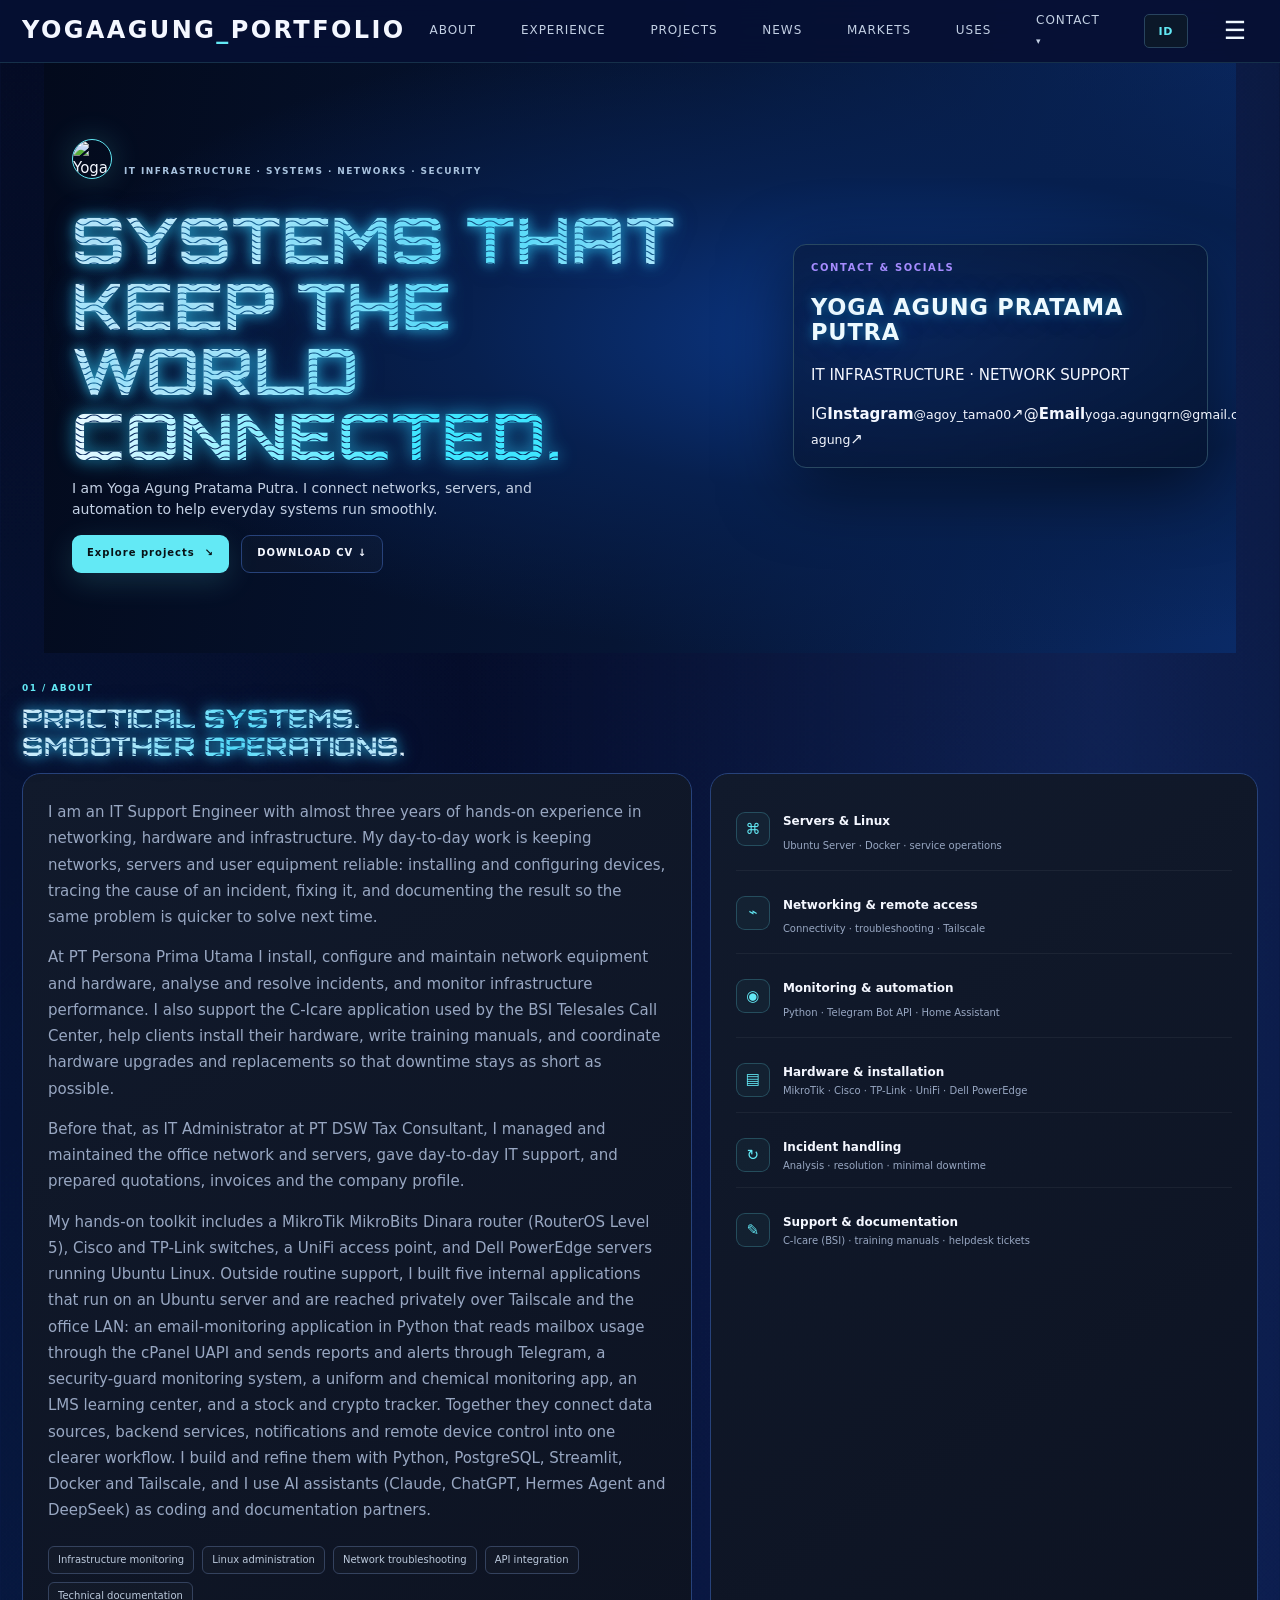
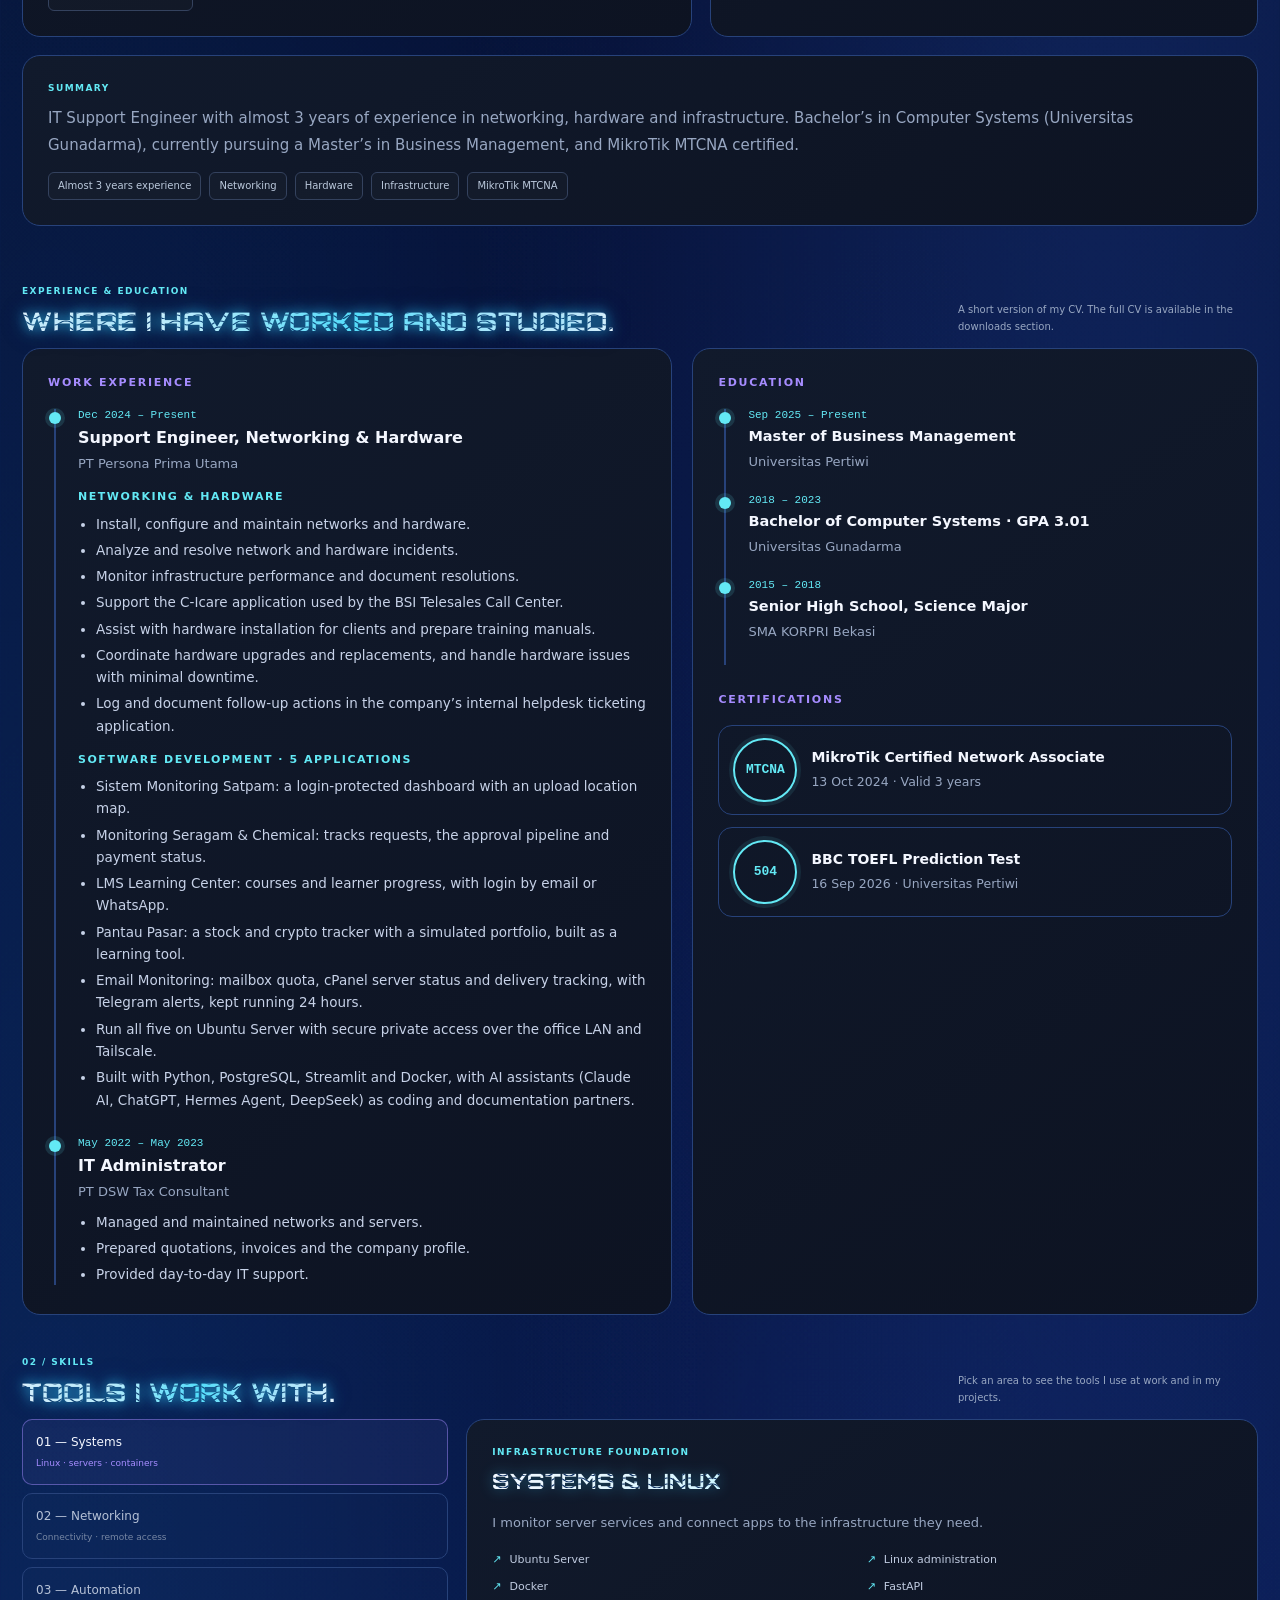
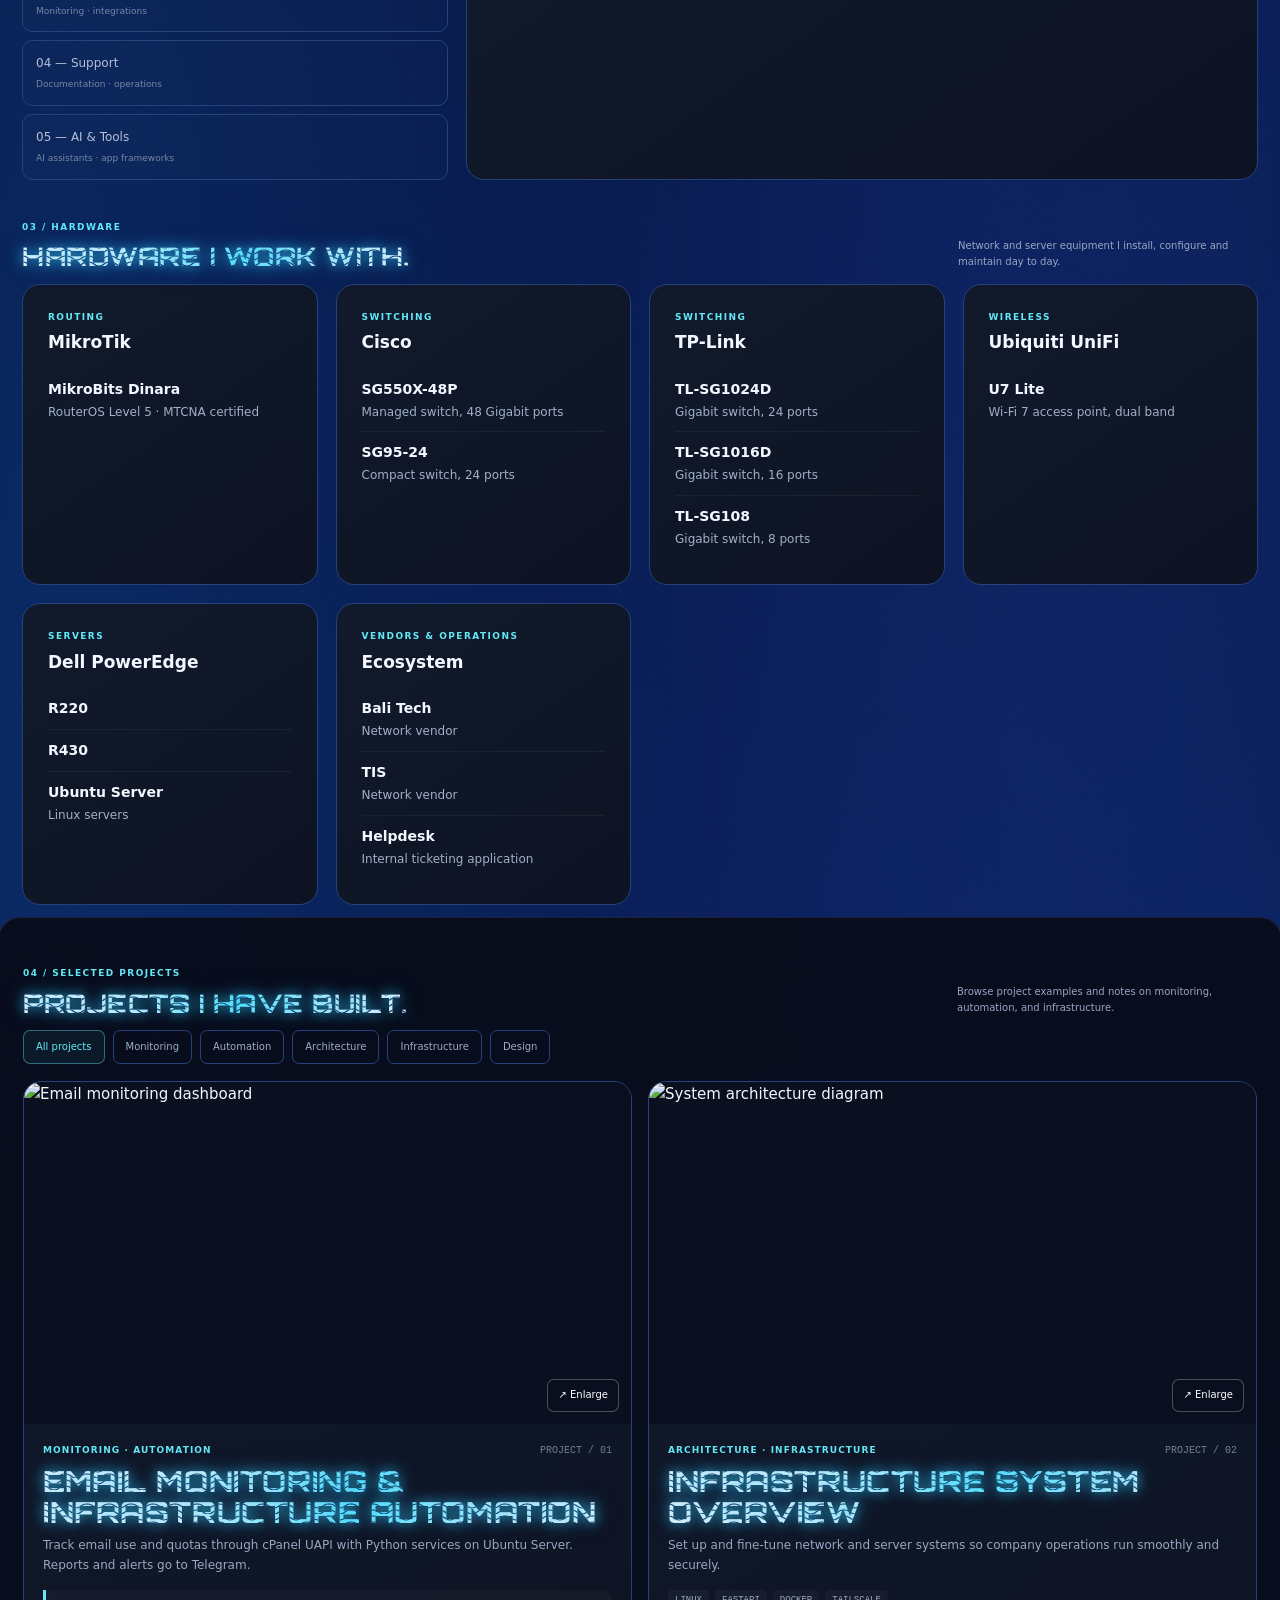
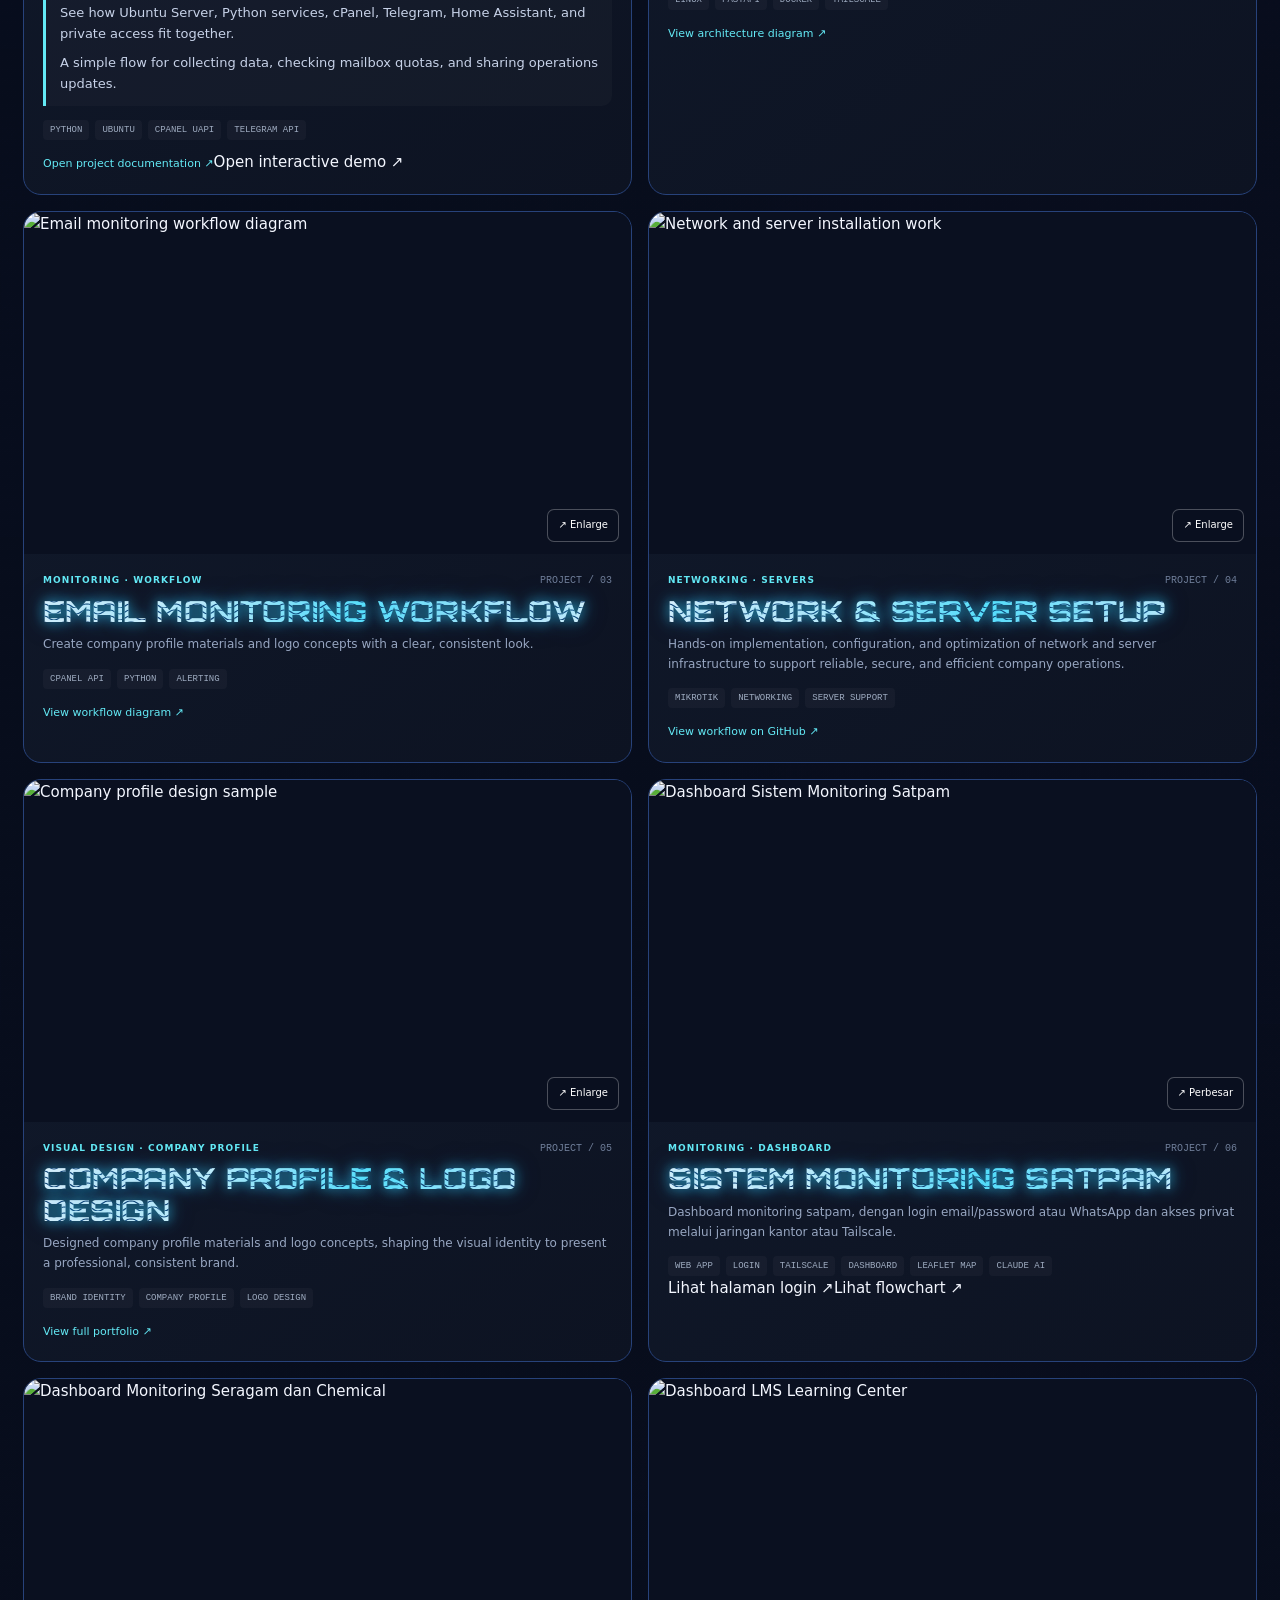
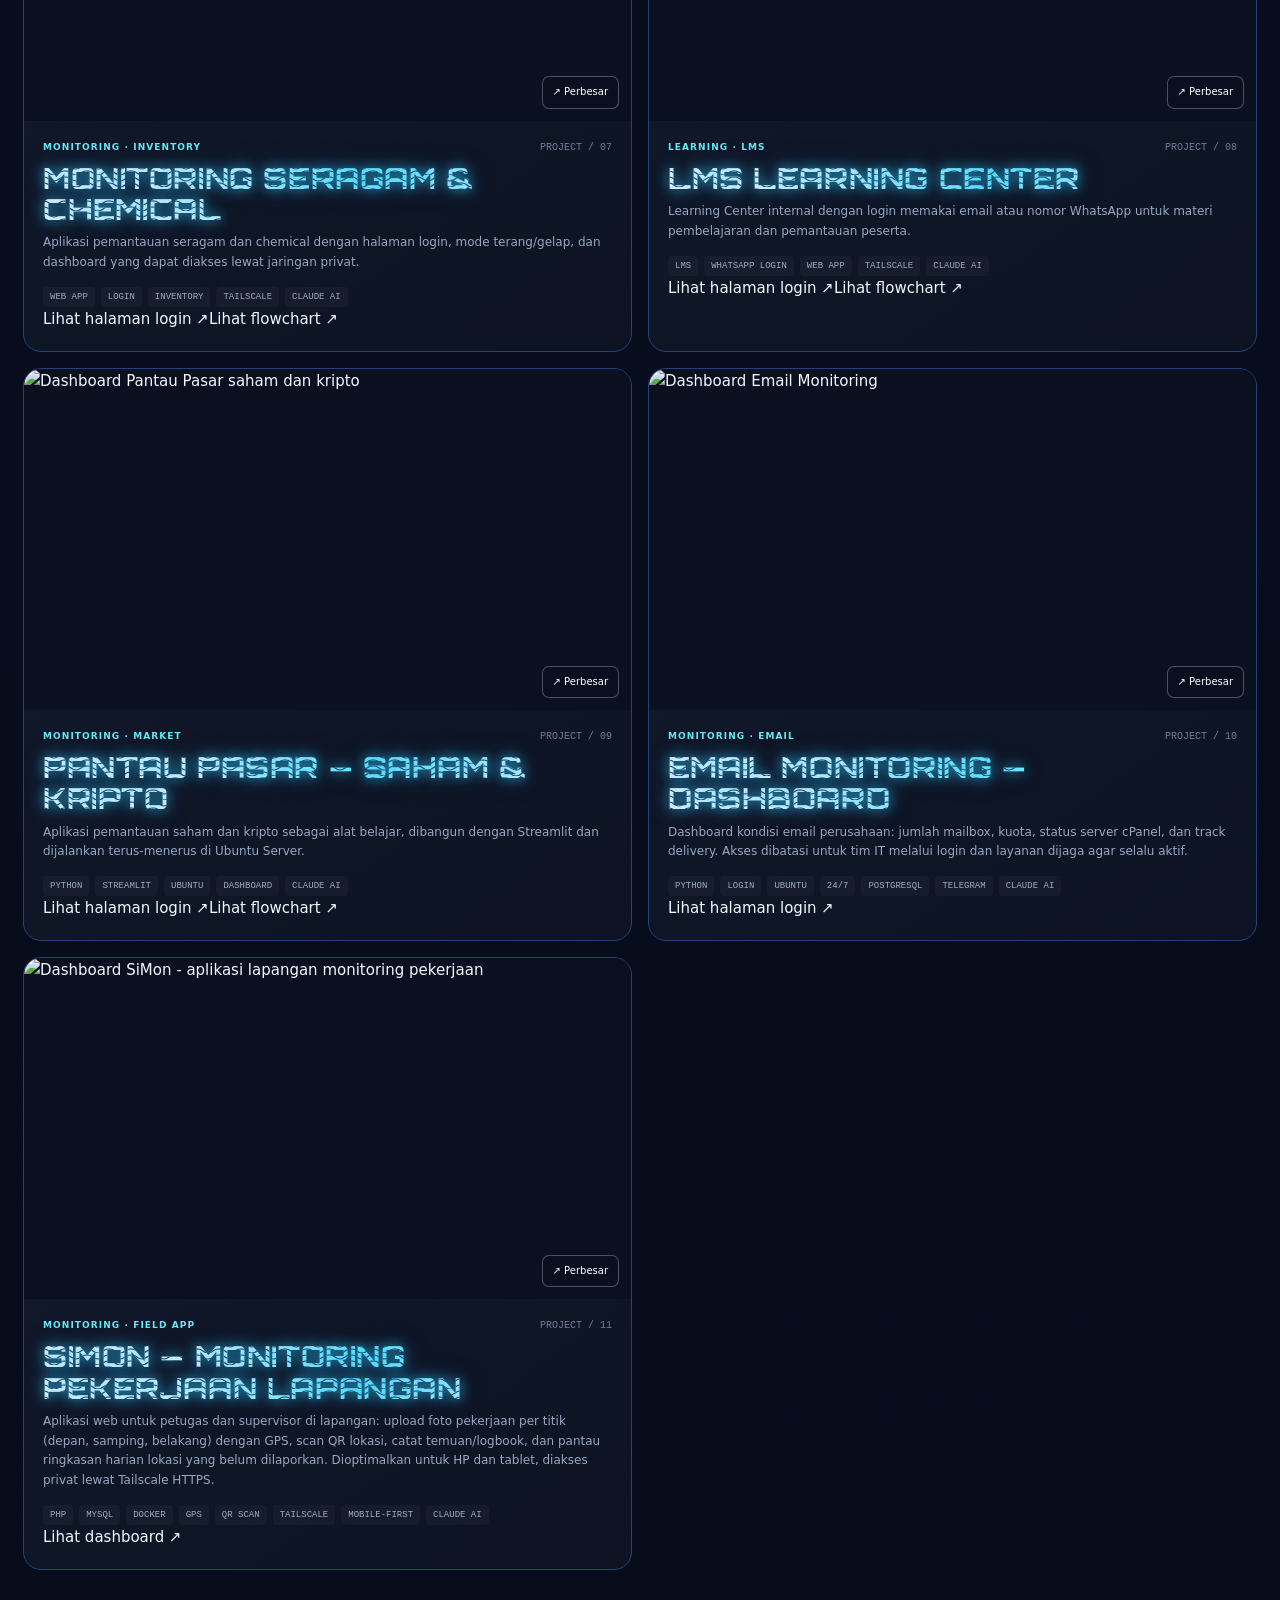
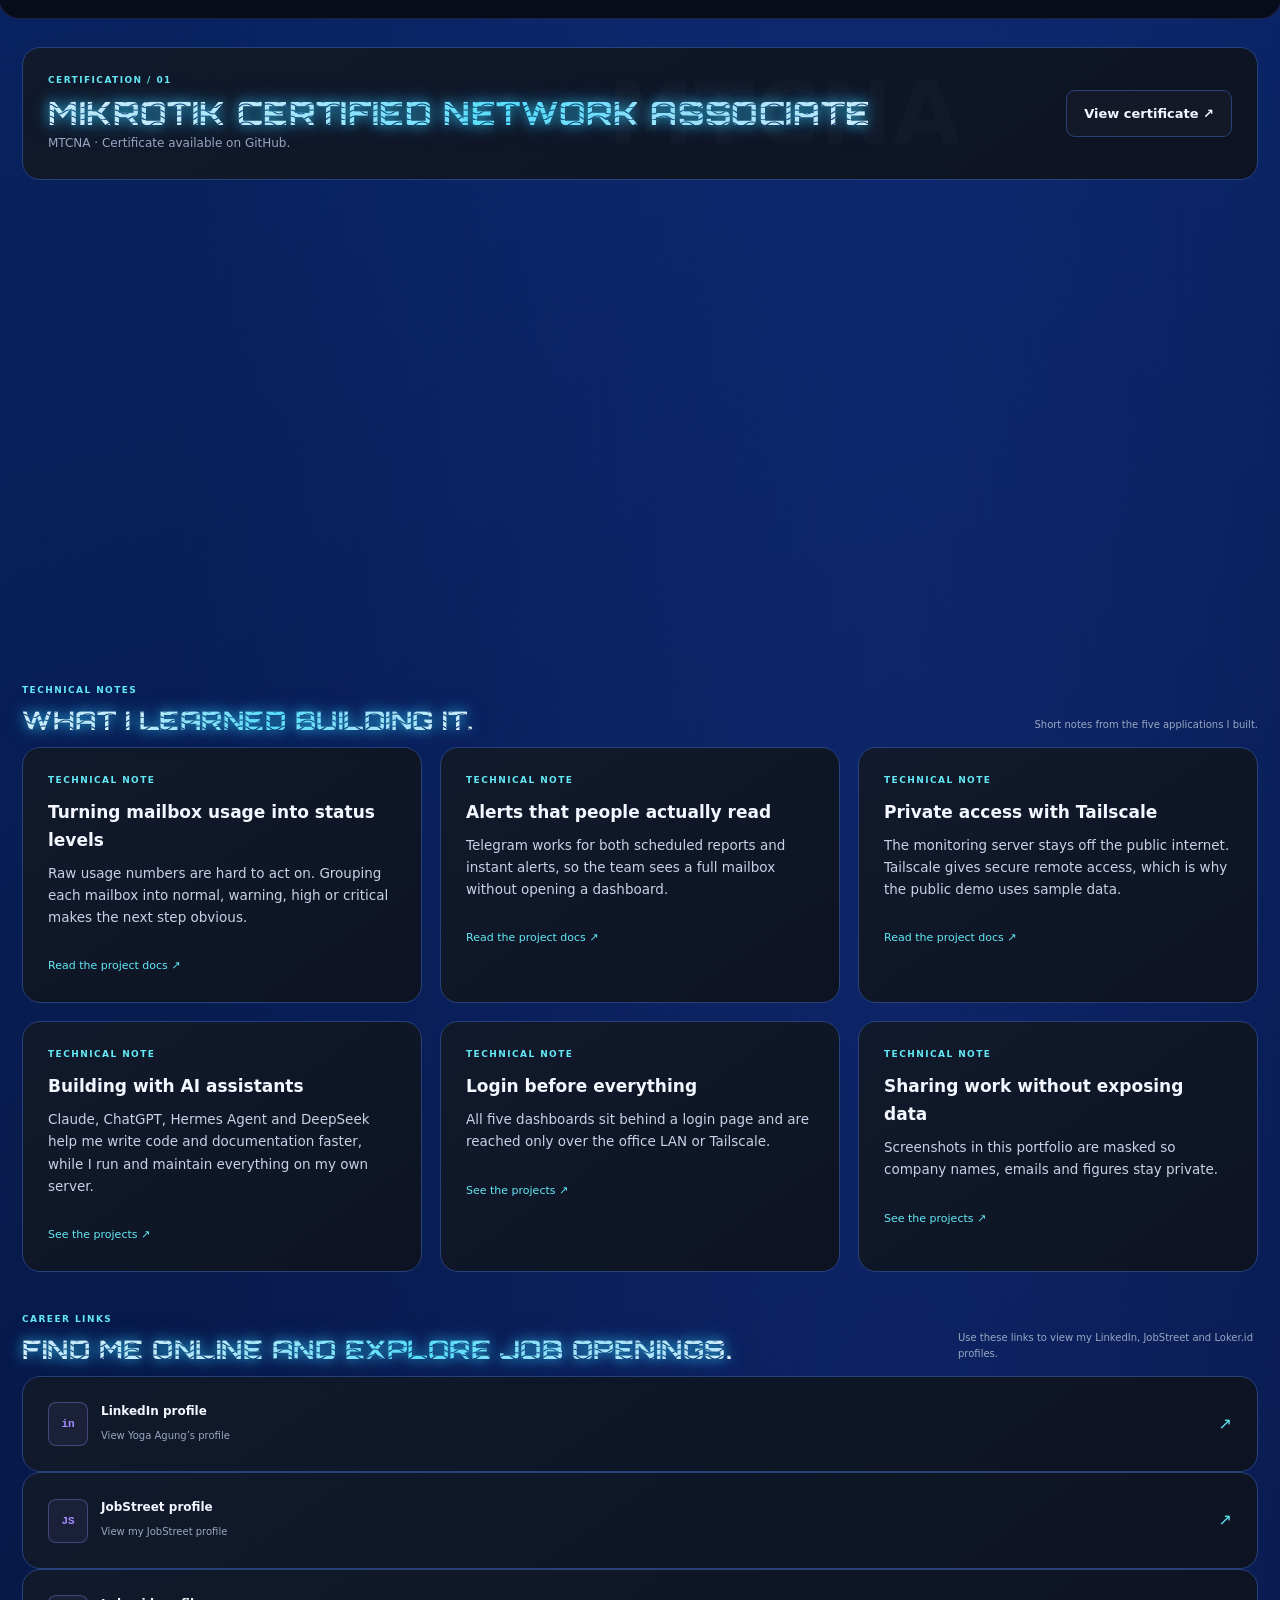
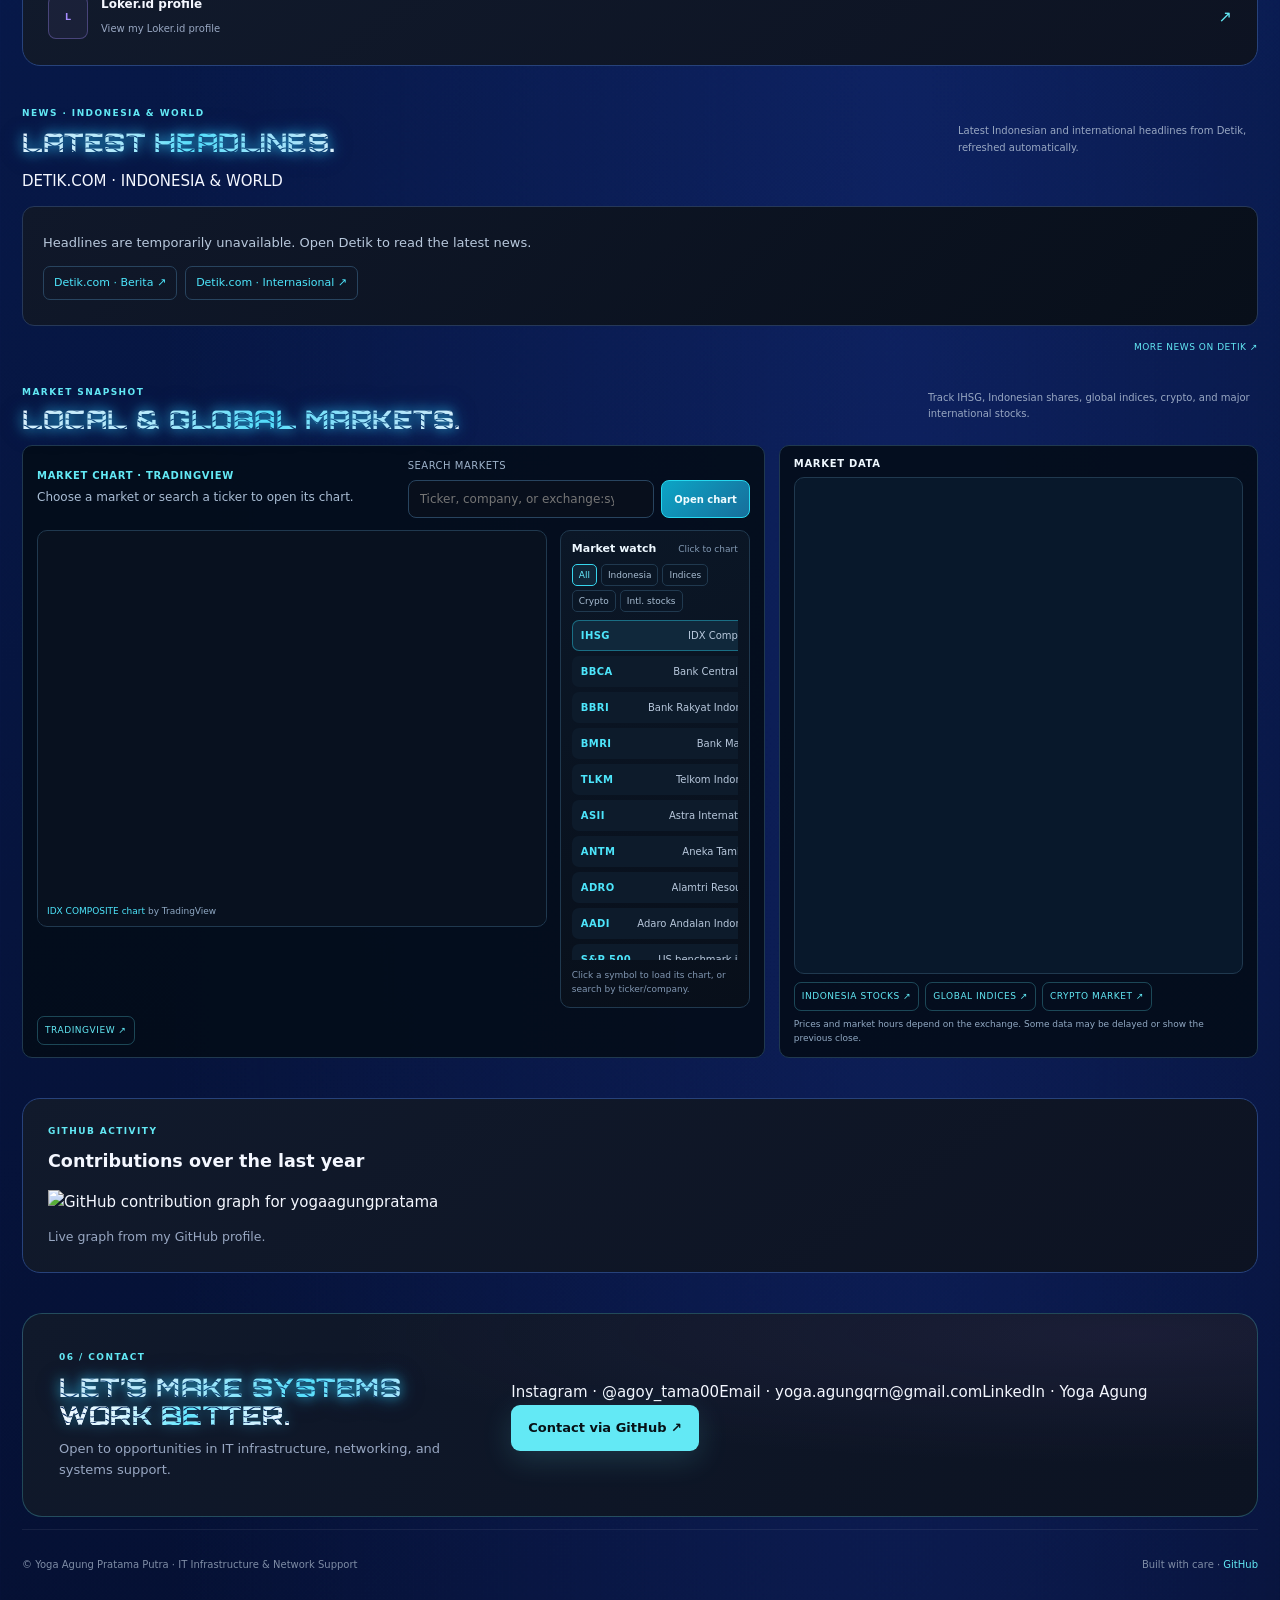
==== commit c8e98361: "Add SiMon field monitoring app to projects (PROJECT / 11) Dashboard screenshot with client location " ====
--- a/index.html
+++ b/index.html
@@ -238,6 +238,7 @@
 <article class="panel project-card" data-category="automation"><div class="project-image"><img src="/yogaagungpratama/screenshots/new/dash-lms-v2.jpg" style="object-fit:contain;object-position:center;transform:none;background:#0a1020" alt="Dashboard LMS Learning Center" loading="lazy"><button class="image-open" aria-label="Perbesar gambar">↗ Perbesar</button></div><div class="project-body"><div class="project-top"><span class="project-type">Learning · LMS</span><span class="project-index">PROJECT / 08</span></div><h3>LMS Learning Center</h3><p>Learning Center internal dengan login memakai email atau nomor WhatsApp untuk materi pembelajaran dan pemantauan peserta.</p><div class="stack"><span>LMS</span><span>WHATSAPP LOGIN</span><span>WEB APP</span><span>TAILSCALE</span><span>CLAUDE AI</span></div><a class="dashboard-link" href="/yogaagungpratama/screenshots/new/lms-login.png?v=2" target="_blank" rel="noopener">Lihat halaman login ↗</a><a class="dashboard-link" href="/yogaagungpratama/assets/flow/lms.svg" target="_blank" rel="noopener">Lihat flowchart ↗</a></div></article>
 <article class="panel project-card" data-category="monitoring"><div class="project-image"><img src="/yogaagungpratama/screenshots/new/dash-pantau-pasar-v2.jpg" style="object-fit:contain;object-position:center;transform:none;background:#0a1020" alt="Dashboard Pantau Pasar saham dan kripto" loading="lazy"><button class="image-open" aria-label="Perbesar gambar">↗ Perbesar</button></div><div class="project-body"><div class="project-top"><span class="project-type">Monitoring · Market</span><span class="project-index">PROJECT / 09</span></div><h3>Pantau Pasar — Saham &amp; Kripto</h3><p>Aplikasi pemantauan saham dan kripto sebagai alat belajar, dibangun dengan Streamlit dan dijalankan terus-menerus di Ubuntu Server.</p><div class="stack"><span>PYTHON</span><span>STREAMLIT</span><span>UBUNTU</span><span>DASHBOARD</span><span>CLAUDE AI</span></div><a class="dashboard-link" href="/yogaagungpratama/screenshots/new/pantau-pasar-login.jpg" target="_blank" rel="noopener">Lihat halaman login ↗</a><a class="dashboard-link" href="/yogaagungpratama/assets/flow/pantau-pasar.svg" target="_blank" rel="noopener">Lihat flowchart ↗</a></div></article>
 <article class="panel project-card" data-category="monitoring"><div class="project-image"><img src="/yogaagungpratama/screenshots/new/dash-email-monitoring-v2.jpg" style="object-fit:contain;object-position:center;transform:none;background:#0a1020" alt="Dashboard Email Monitoring" loading="lazy"><button class="image-open" aria-label="Perbesar gambar">↗ Perbesar</button></div><div class="project-body"><div class="project-top"><span class="project-type">Monitoring · Email</span><span class="project-index">PROJECT / 10</span></div><h3>Email Monitoring — Dashboard</h3><p>Dashboard kondisi email perusahaan: jumlah mailbox, kuota, status server cPanel, dan track delivery. Akses dibatasi untuk tim IT melalui login dan layanan dijaga agar selalu aktif.</p><div class="stack"><span>PYTHON</span><span>LOGIN</span><span>UBUNTU</span><span>24/7</span><span>POSTGRESQL</span><span>TELEGRAM</span><span>CLAUDE AI</span></div><a class="dashboard-link" href="/yogaagungpratama/screenshots/new/email-monitoring-login.png?v=2" target="_blank" rel="noopener">Lihat halaman login ↗</a></div></article>
+<article class="panel project-card" data-category="monitoring"><div class="project-image"><img src="/yogaagungpratama/screenshots/new/dash-simon-v1.jpg" style="object-fit:contain;object-position:center;transform:none;background:#0a1020" alt="Dashboard SiMon - aplikasi lapangan monitoring pekerjaan" loading="lazy"><button class="image-open" aria-label="Perbesar gambar">↗ Perbesar</button></div><div class="project-body"><div class="project-top"><span class="project-type">Monitoring · Field App</span><span class="project-index">PROJECT / 11</span></div><h3>SiMon — Monitoring Pekerjaan Lapangan</h3><p>Aplikasi web untuk petugas dan supervisor di lapangan: upload foto pekerjaan per titik (depan, samping, belakang) dengan GPS, scan QR lokasi, catat temuan/logbook, dan pantau ringkasan harian lokasi yang belum dilaporkan. Dioptimalkan untuk HP dan tablet, diakses privat lewat Tailscale HTTPS.</p><div class="stack"><span>PHP</span><span>MYSQL</span><span>DOCKER</span><span>GPS</span><span>QR SCAN</span><span>TAILSCALE</span><span>MOBILE-FIRST</span><span>CLAUDE AI</span></div><a class="dashboard-link" href="/yogaagungpratama/screenshots/new/dash-simon-v1.jpg" target="_blank" rel="noopener">Lihat dashboard ↗</a></div></article>
 </div></section>
 <section class="section reveal"><div class="panel cert"><div><div class="eyebrow">Certification / 01</div><h3>MikroTik Certified Network Associate</h3><p>MTCNA · Sertifikat tersedia dari repositori GitHub.</p></div><a class="btn ghost" href="https://github.com/yogaagungpratama/yogaagungpratama/blob/main/github-certification-package/certifications/MTCNA-Yoga-Agung-Pratama-Putra.pdf" target="_blank" rel="noreferrer">Lihat sertifikat ↗</a></div></section><section class="section reveal" id="dokumen"><div class="section-head"><div><div class="eyebrow">05 / Berkas profesional</div><h2>Dokumen untuk diunduh.</h2></div><p>Pilih dokumen yang relevan dengan posisi yang Anda lamar.</p></div><!-- TO ADD A DOCUMENT: copy one <a class="panel download-card"> block, change href, and set data-id / data-en on its <b> (title) and <small> (description). Labels are read per card, so order does not matter. -->
 <div class="downloads-grid">
